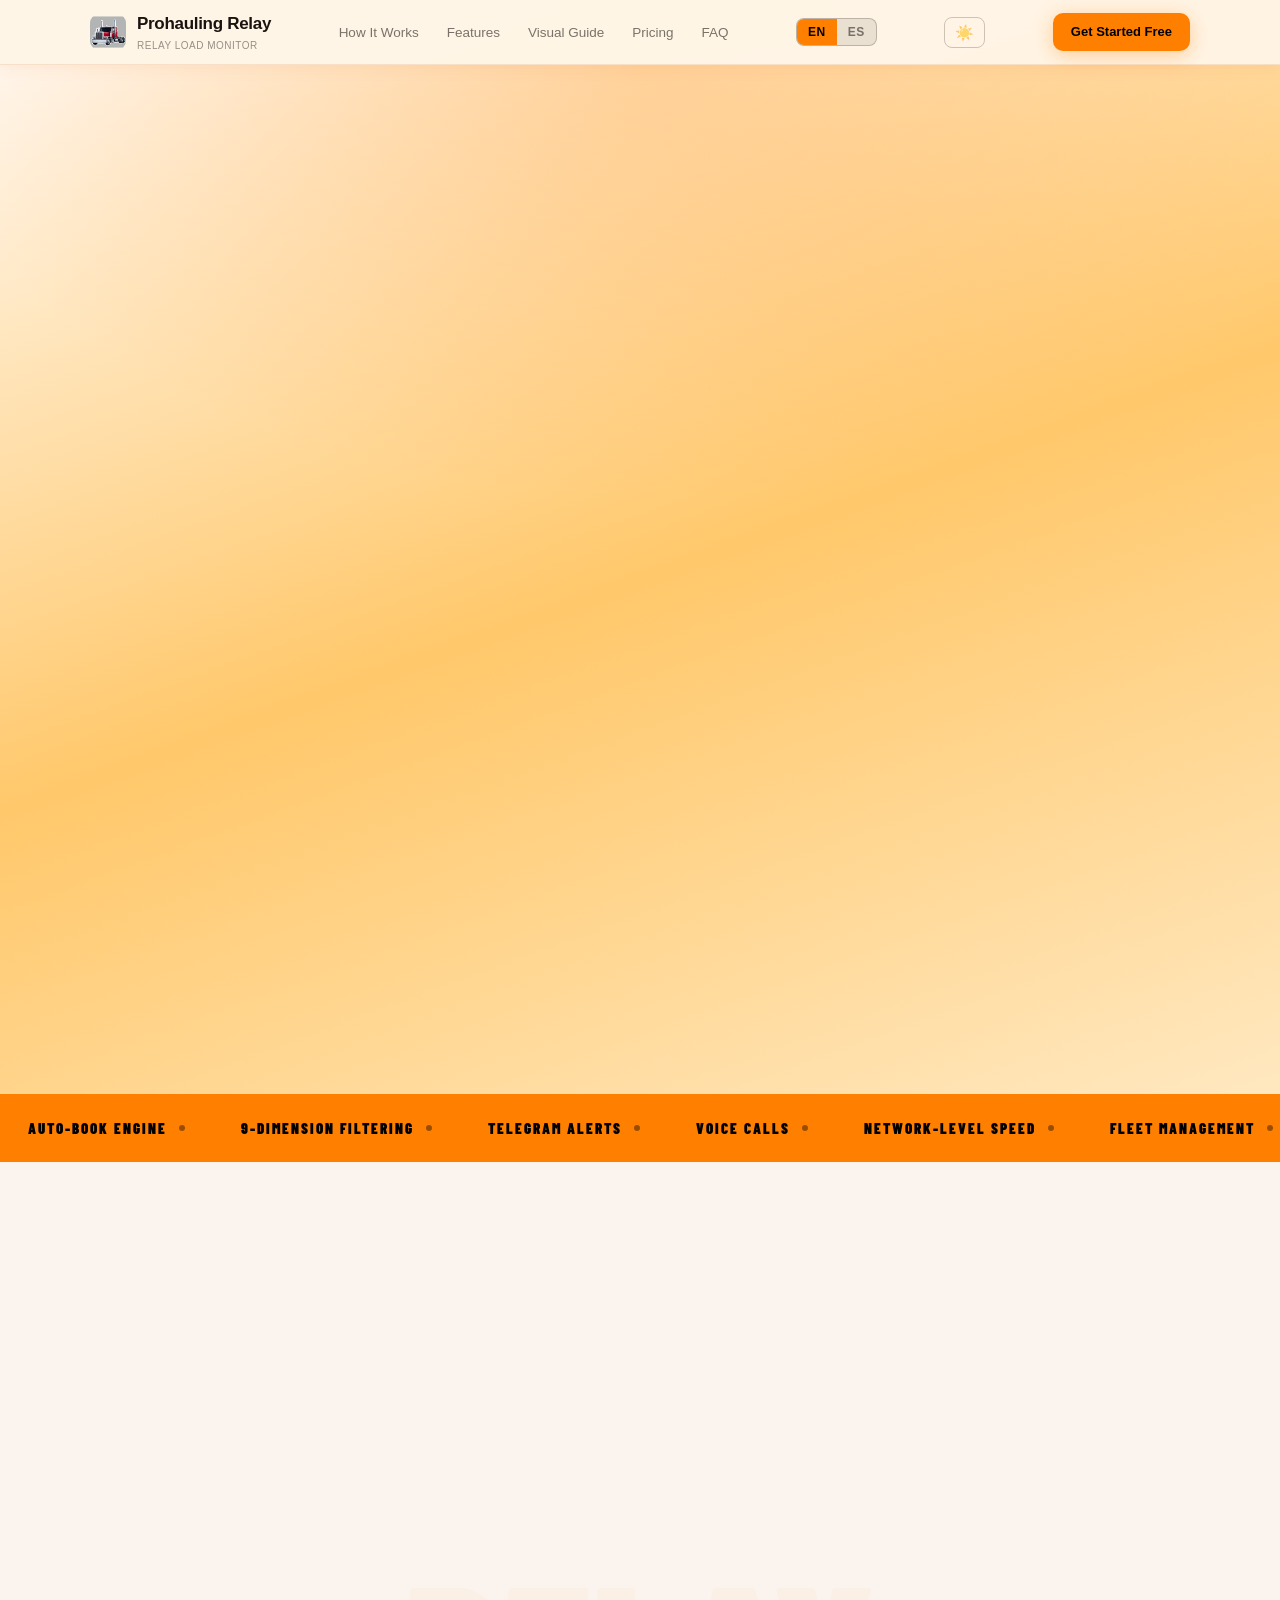
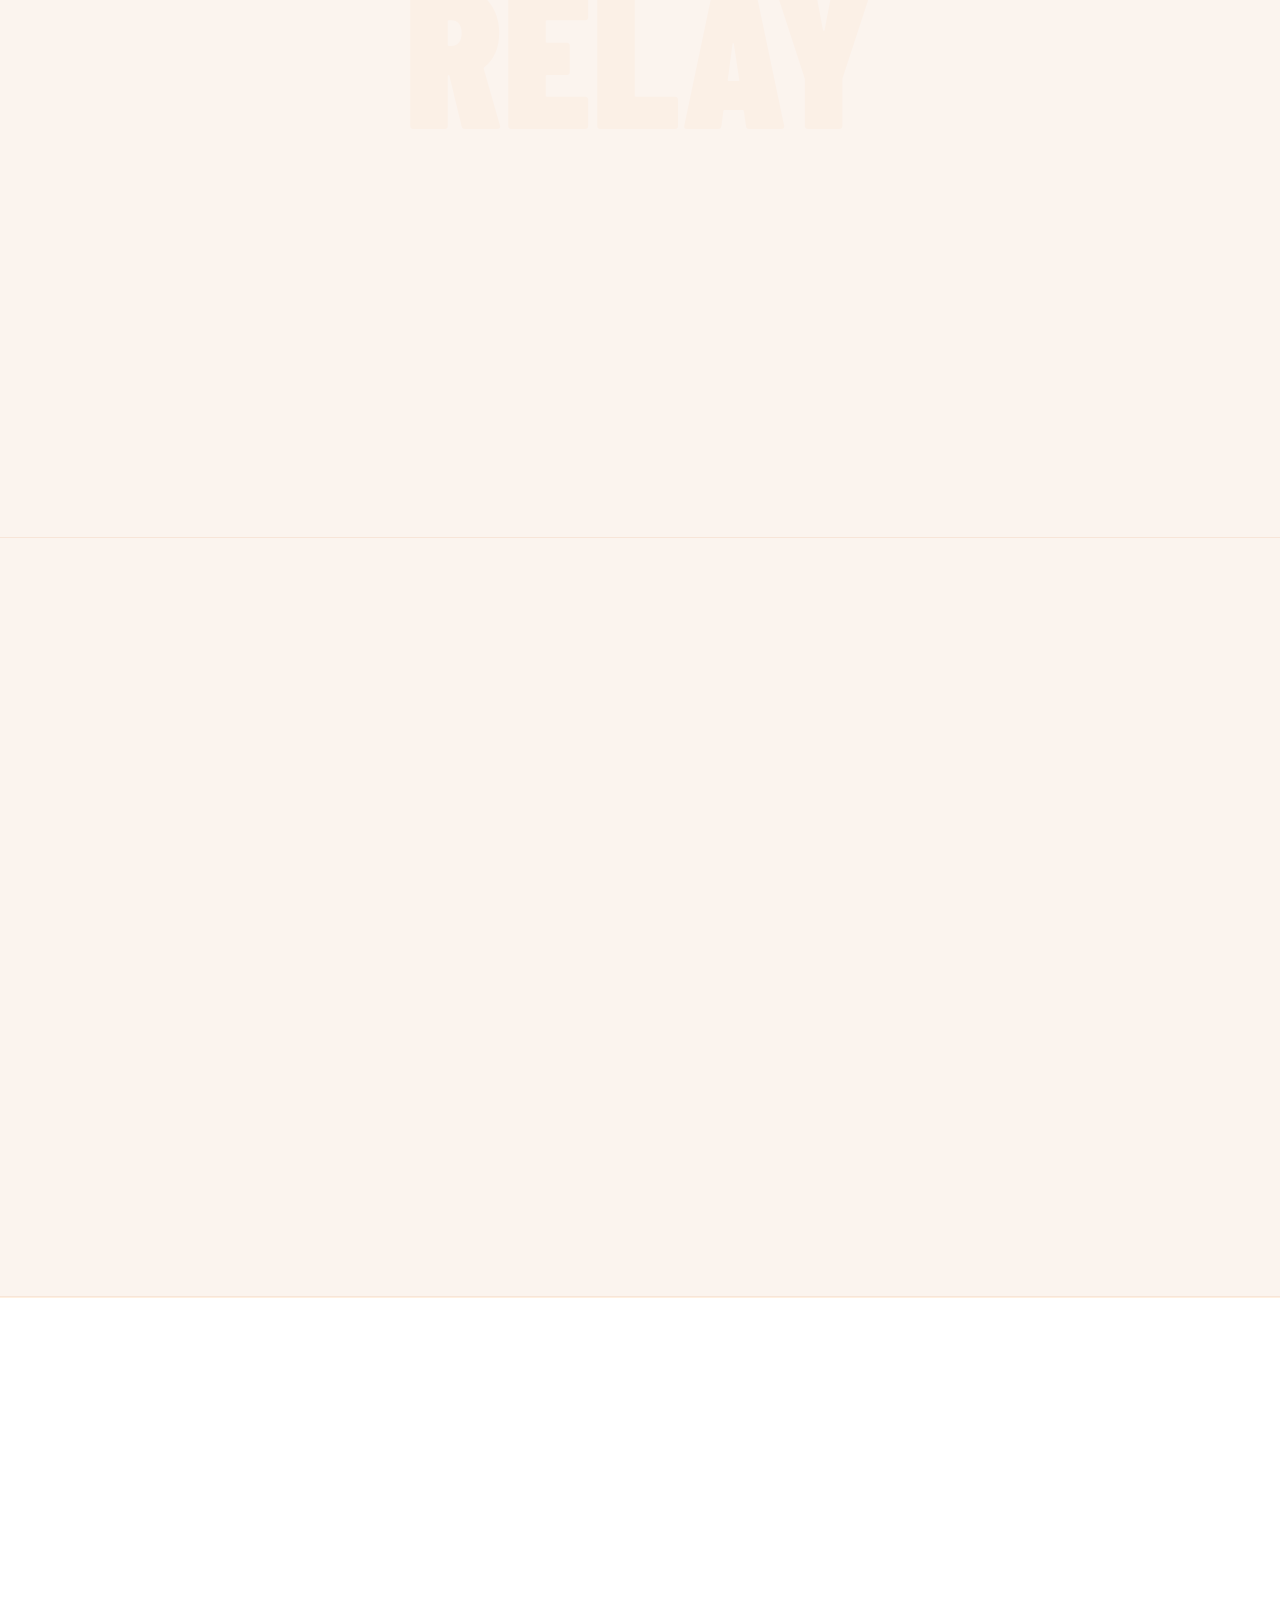
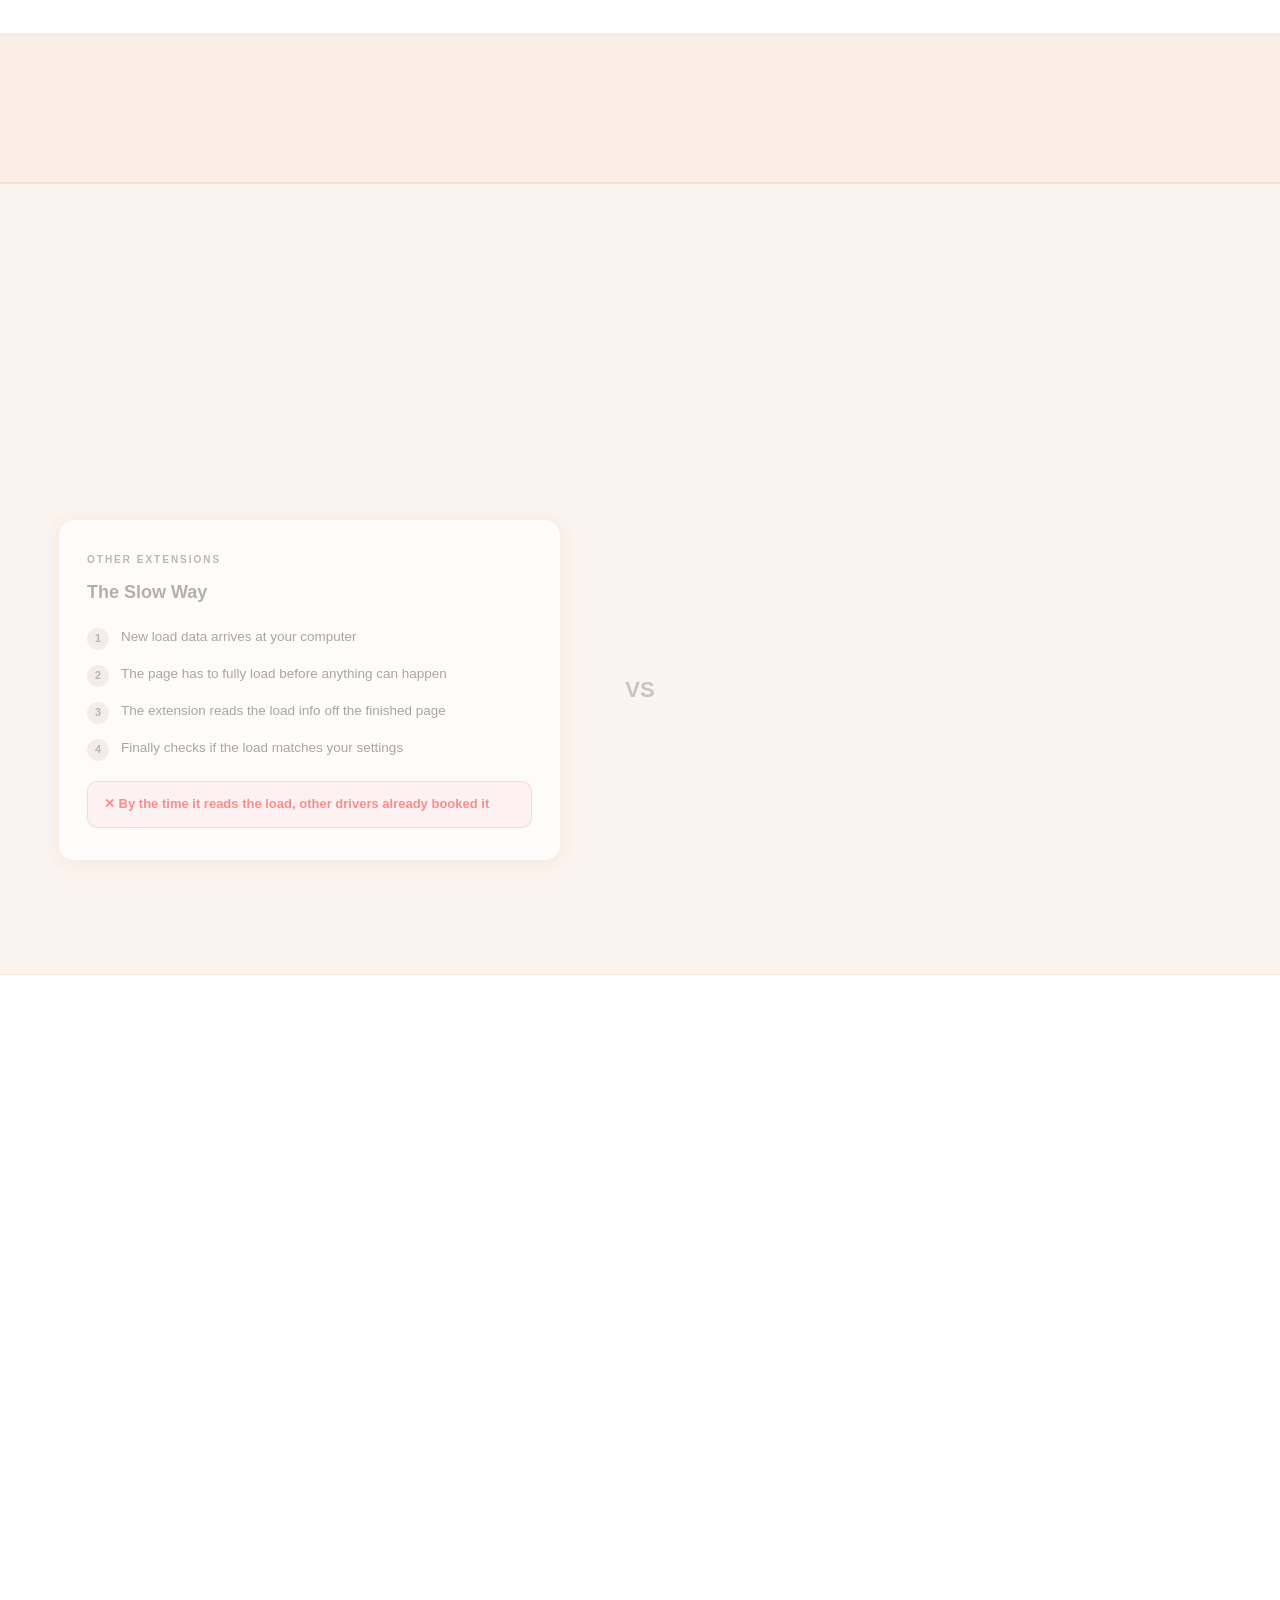
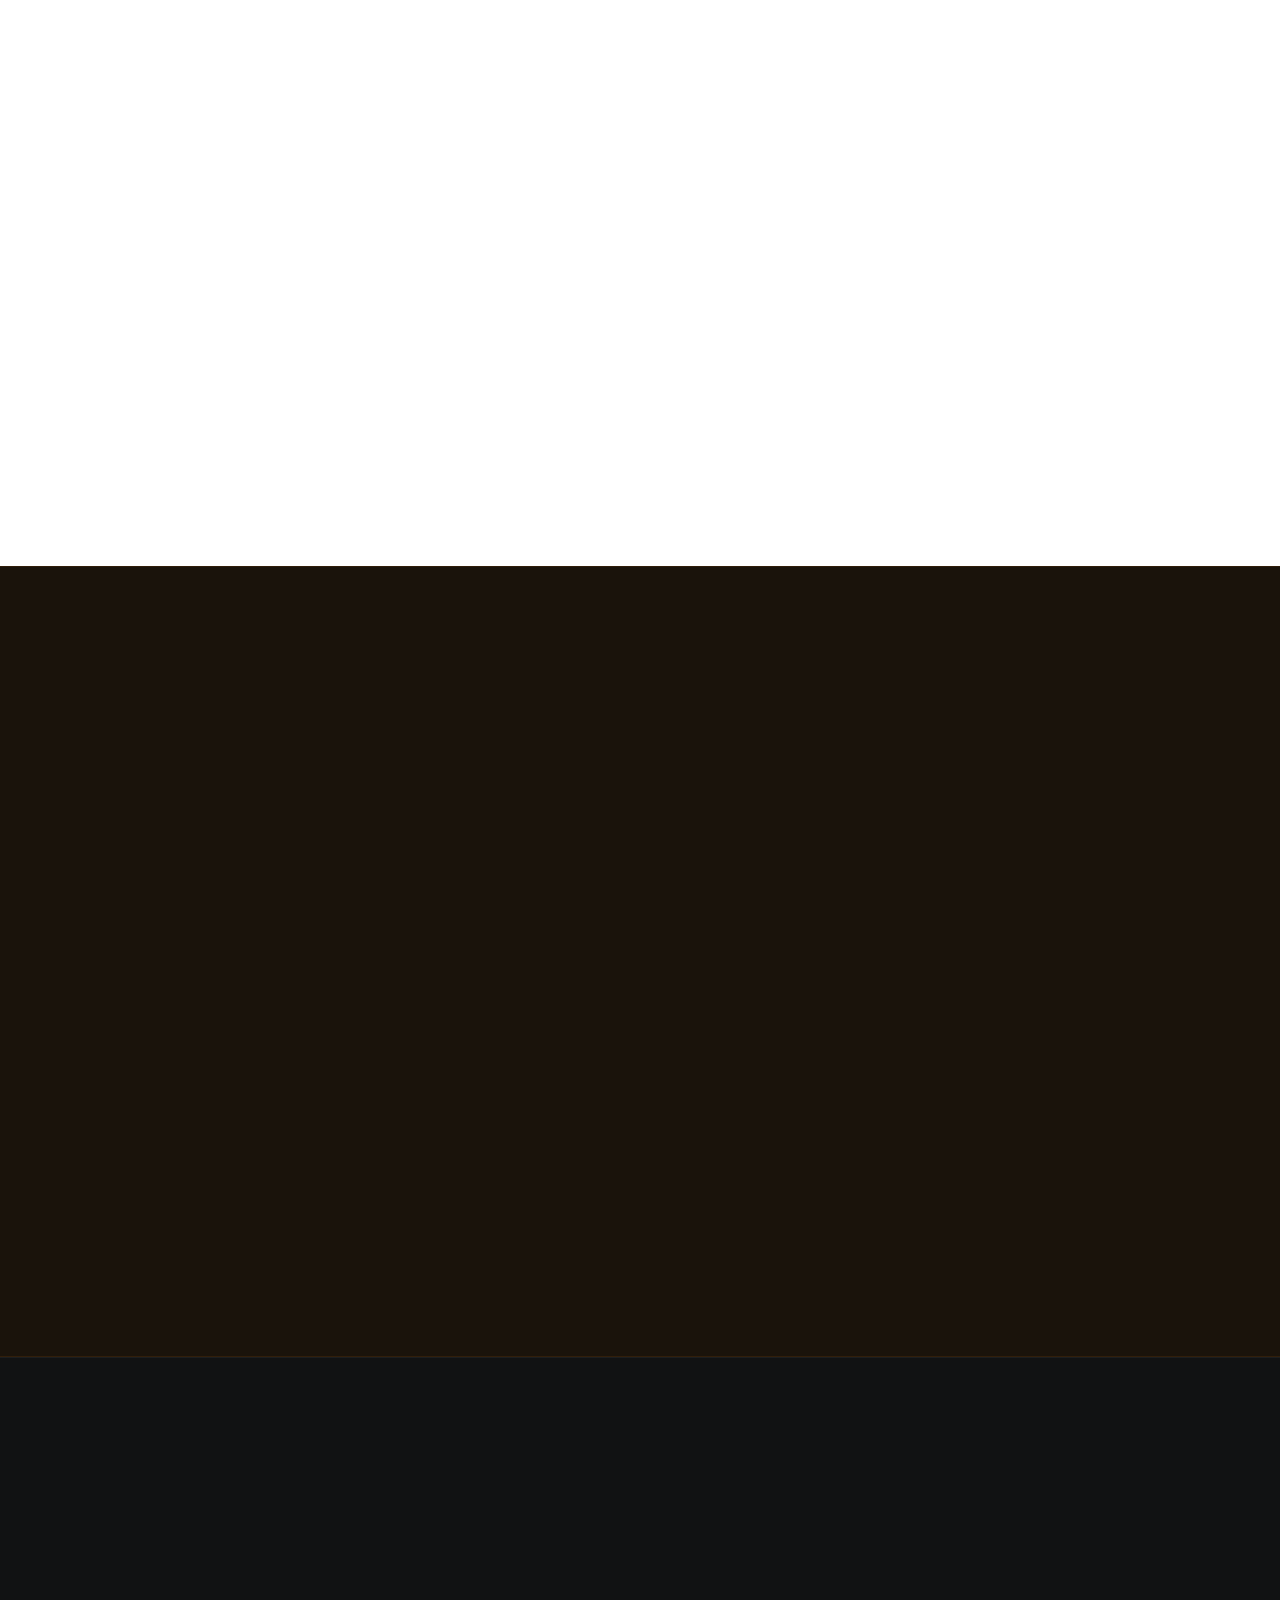
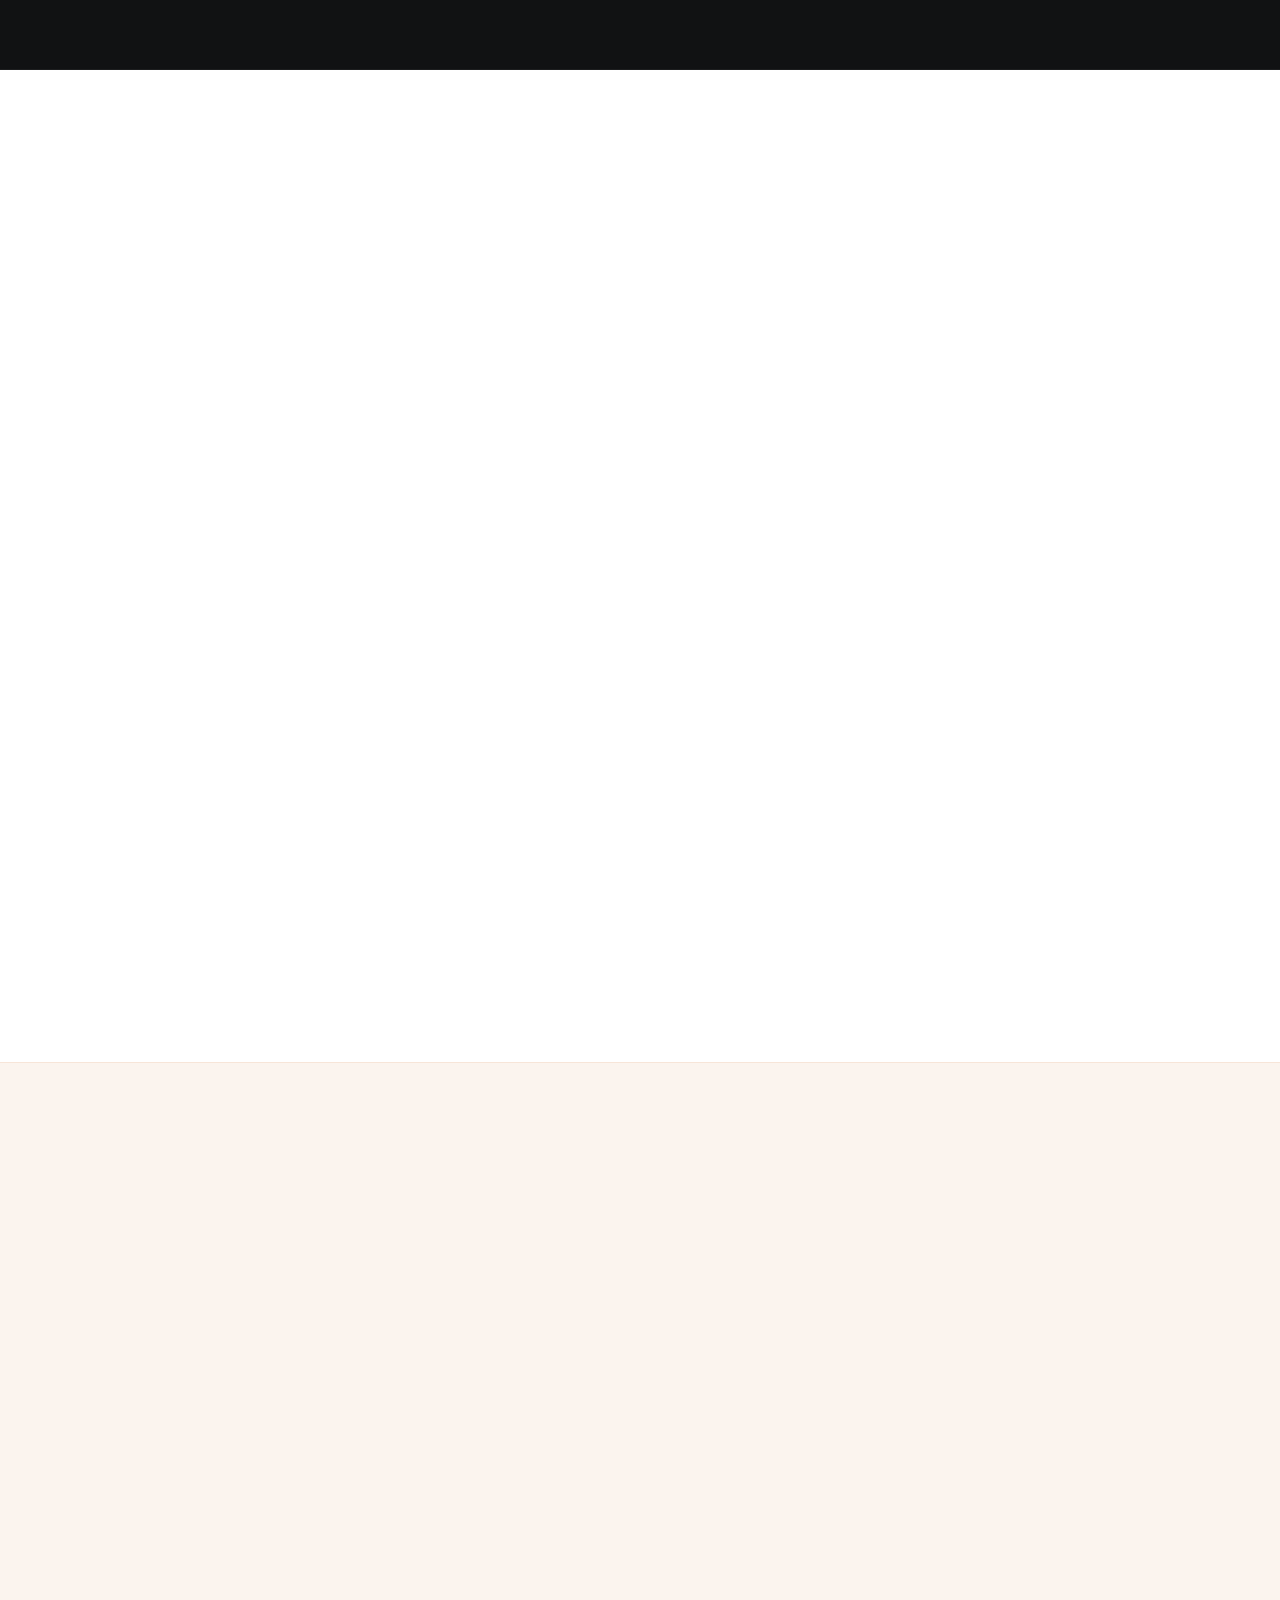
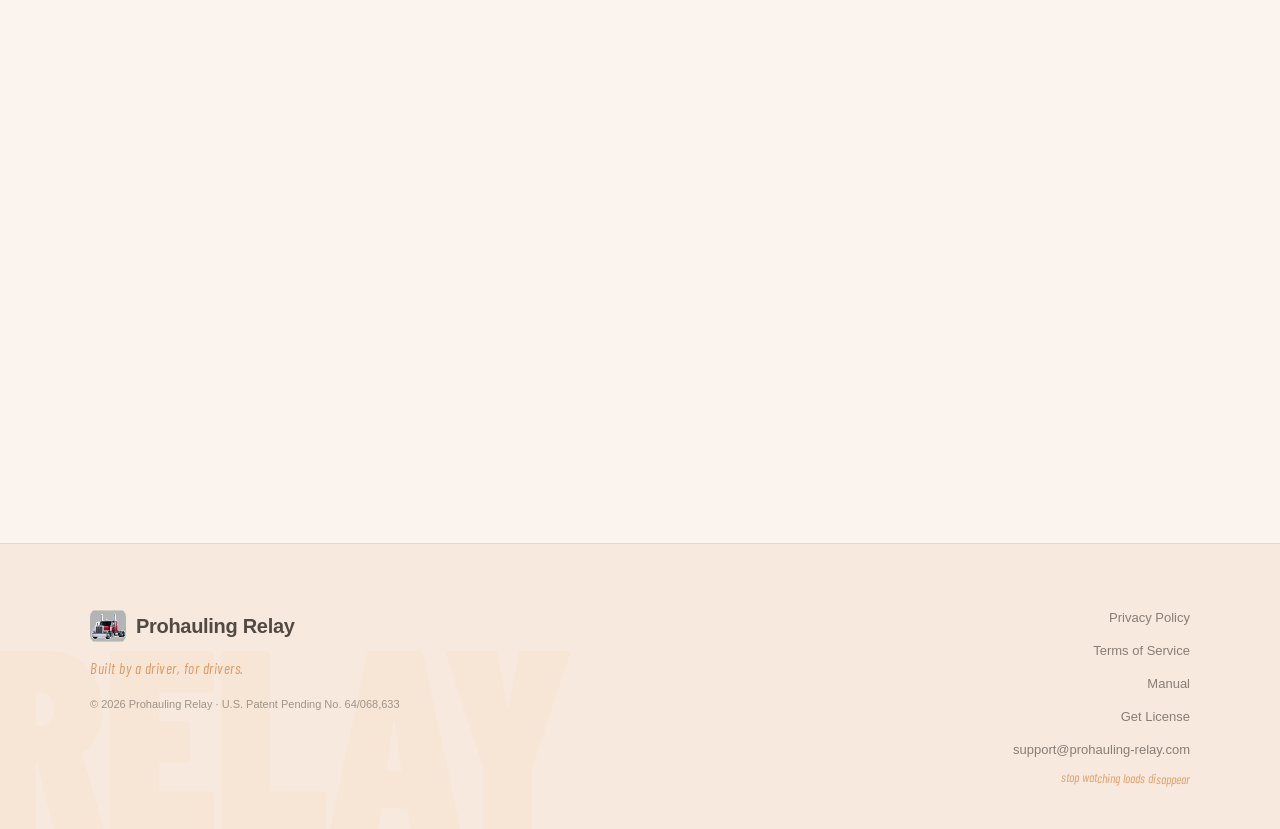
==== index.html @ 45b74358 "Fix mobile portrait layout: iOS Safari overflow, bento-grid breakpoint, Android grid safety" ====
<!DOCTYPE html>
<html lang="en">
<head>
  <meta charset="UTF-8">
  <meta name="viewport" content="width=device-width, initial-scale=1.0">
  <title>Prohauling Relay — Auto-Book Relay Loads Faster Than Any Human</title>
  <meta name="description" content="Stop watching loads disappear. Prohauling Relay auto-books Amazon Relay loads while you sleep — phone call wake-up, Telegram alerts, 9-filter matching. 7-day free trial, no credit card.">

  <!-- Open Graph -->
  <meta property="og:type"        content="website">
  <meta property="og:url"         content="https://prohauling-relay.com/">
  <meta property="og:title"       content="Prohauling Relay — Auto-Book Relay Loads While You Sleep">
  <meta property="og:description" content="Stop watching loads disappear. Set your filters, walk away. Prohauling Relay books matching loads automatically and wakes you with a phone call. 7-day free trial.">
  <meta property="og:image"       content="https://prohauling-relay.com/icons/icon128.png">
  <meta property="og:site_name"   content="Prohauling Relay">
  <meta property="og:locale"      content="en_US">

  <!-- Twitter Card -->
  <meta name="twitter:card"        content="summary">
  <meta name="twitter:title"       content="Prohauling Relay — Auto-Book Relay Loads While You Sleep">
  <meta name="twitter:description" content="Stop watching loads disappear. Set your filters, walk away. Books loads automatically and wakes you with a phone call. 7-day free trial, no credit card.">
  <meta name="twitter:image"       content="https://prohauling-relay.com/icons/icon128.png">

  <!-- JSON-LD Structured Data -->
  <script type="application/ld+json">
  {
    "@context": "https://schema.org",
    "@type": "SoftwareApplication",
    "name": "Prohauling Relay",
    "applicationCategory": "BusinessApplication",
    "operatingSystem": "Chrome",
    "url": "https://prohauling-relay.com/",
    "description": "Chrome extension for Amazon Relay carriers. Auto-books loads automatically, sends Telegram alerts with full load details, and calls your phone when a load is booked. 7-day free trial.",
    "offers": [
      {
        "@type": "Offer",
        "name": "Monthly",
        "price": "49.99",
        "priceCurrency": "USD",
        "billingDuration": "P1M"
      },
      {
        "@type": "Offer",
        "name": "Yearly",
        "price": "399.99",
        "priceCurrency": "USD",
        "billingDuration": "P1Y"
      }
    ],
    "publisher": {
      "@type": "Organization",
      "name": "Prohauling Relay",
      "url": "https://prohauling-relay.com/",
      "email": "support@prohauling-relay.com"
    }
  }
  </script>

  <link rel="icon" type="image/png" sizes="16x16" href="icons/icon16.png">
  <link rel="icon" type="image/png" sizes="48x48" href="icons/icon48.png">
  <link rel="icon" type="image/png" sizes="128x128" href="icons/icon128.png">
  <link rel="apple-touch-icon" sizes="128x128" href="icons/icon128.png">
  <link rel="canonical" href="https://prohauling-relay.com/" />
  <link rel="preconnect" href="https://fonts.googleapis.com">
  <link rel="preconnect" href="https://fonts.gstatic.com" crossorigin>
  <link href="https://fonts.googleapis.com/css2?family=Barlow+Condensed:ital,wght@0,300;0,400;0,700;0,900;1,700&display=swap" rel="stylesheet">
  <style>
    *, *::before, *::after { box-sizing: border-box; margin: 0; padding: 0; }

    :root {
      --orange:  #FF8000;
      --orange2: #C85A00;
      --bg:      #130f0a;
      --card:    #1e1710;
      --card2:   #261e14;
      --text:    #ede8df;
      --muted:   rgba(237,220,190,0.45);
      --muted2:  rgba(237,220,190,0.15);
      --green:   #22c55e;
      --border:  rgba(255,128,0,0.22);
      --radius:  16px;
      --cursor-x: 50%;
      --cursor-y: 50%;
    }

    html { scroll-behavior: smooth; overflow-x: hidden; max-width: 100%; }

    body {
      background: var(--bg);
      color: var(--text);
      font-family: -apple-system, BlinkMacSystemFont, 'Segoe UI', Roboto, sans-serif;
      line-height: 1.6;
      overflow-x: hidden;
      max-width: 100%;
      animation: bodyFadeIn .35s ease;
    }

    /* iOS Safari: overflow-x:hidden on body/html is ignored — this wrapper fixes it */
    #page-wrap {
      overflow-x: hidden;
      width: 100%;
      max-width: 100vw;
      position: relative;
    }

    @keyframes bodyFadeIn { from { opacity: 0; } to { opacity: 1; } }

    a { color: inherit; text-decoration: none; }

    /* ═══════════════════════════════════════
       SCROLL REVEAL
    ═══════════════════════════════════════ */
    .reveal {
      opacity: 0;
      transform: translateY(28px);
      transition: opacity .6s ease, transform .6s ease;
    }
    .reveal.visible { opacity: 1; transform: translateY(0); }

    .reveal-left  { opacity: 0; transform: translateX(-32px); transition: opacity .6s ease, transform .6s ease; }
    .reveal-left.visible  { opacity: 1; transform: translateX(0); }
    .reveal-right { opacity: 0; transform: translateX(32px);  transition: opacity .6s ease, transform .6s ease; }
    .reveal-right.visible { opacity: 1; transform: translateX(0); }

    .delay-1 { transition-delay: .07s; }
    .delay-2 { transition-delay: .14s; }
    .delay-3 { transition-delay: .21s; }
    .delay-4 { transition-delay: .28s; }
    .delay-5 { transition-delay: .35s; }
    .delay-6 { transition-delay: .42s; }
    .delay-7 { transition-delay: .49s; }
    .delay-8 { transition-delay: .56s; }

    /* ═══════════════════════════════════════
       NAV
    ═══════════════════════════════════════ */
    nav {
      position: sticky;
      top: 0;
      z-index: 100;
      background: rgba(16,11,7,0.95);
      backdrop-filter: blur(14px);
      -webkit-backdrop-filter: blur(14px);
      border-bottom: 1px solid rgba(255,128,0,0.18);
      padding: 0 24px;
    }

    .nav-inner {
      max-width: 1100px;
      margin: 0 auto;
      height: 64px;
      display: flex;
      align-items: center;
      justify-content: space-between;
      gap: 16px;
    }

    .nav-logo {
      display: flex;
      align-items: center;
      gap: 11px;
      flex-shrink: 0;
    }

    .nav-logo img { width: 36px; height: 36px; border-radius: 9px; }

    .nav-logo-name { font-size: 17px; font-weight: 900; color: #fff; letter-spacing: -0.3px; }
    .nav-logo-sub  { font-size: 10px; color: var(--muted); letter-spacing: .5px; text-transform: uppercase; }

    .nav-links {
      display: flex;
      align-items: center;
      gap: 28px;
      list-style: none;
    }

    .nav-links a { font-size: 13.5px; color: rgba(255,255,255,0.55); transition: color .15s; }
    .nav-links a:hover, .nav-links a.active { color: var(--orange); }

    .btn {
      display: inline-flex;
      align-items: center;
      justify-content: center;
      gap: 7px;
      padding: 10px 22px;
      border-radius: 10px;
      font-size: 14px;
      font-weight: 800;
      cursor: pointer;
      transition: transform .12s, box-shadow .15s, background .15s;
      text-decoration: none;
      border: none;
      white-space: nowrap;
    }

    .btn-primary {
      background: var(--orange);
      color: #000;
      box-shadow: 0 4px 20px rgba(255,128,0,0.35);
    }
    .btn-primary:active { transform: scale(0.98) rotate(0deg); }

    .btn-outline {
      background: transparent;
      color: var(--orange);
      border: 2px solid rgba(255,128,0,0.5);
    }
    .btn-outline:hover {
      background: rgba(255,128,0,0.08);
      border-color: var(--orange);
      transform: translateY(-1px);
    }

    .btn-lg { padding: 15px 32px; font-size: 16px; border-radius: 12px; }

    /* Language Toggle */
    .lang-toggle {
      display: flex;
      align-items: center;
      background: rgba(255,128,0,0.1);
      border: 1px solid rgba(255,128,0,0.35);
      border-radius: 8px;
      overflow: hidden;
      flex-shrink: 0;
    }
    .lang-btn {
      padding: 6px 11px;
      font-size: 12px;
      font-weight: 800;
      cursor: pointer;
      background: none;
      border: none;
      color: rgba(255,200,120,0.85);
      transition: all .15s;
      letter-spacing: .5px;
    }
    .lang-btn.active { background: var(--orange); color: #000; }
    .lang-btn:hover:not(.active) { color: #fff; }

    /* Hamburger */
    .hamburger {
      display: none;
      flex-direction: column;
      gap: 5px;
      cursor: pointer;
      padding: 6px;
      background: none;
      border: none;
      flex-shrink: 0;
    }
    .hamburger span {
      display: block;
      width: 22px;
      height: 2px;
      background: rgba(255,255,255,0.7);
      border-radius: 2px;
      transition: all .25s ease;
    }
    .hamburger.open span:nth-child(1) { transform: translateY(7px) rotate(45deg); }
    .hamburger.open span:nth-child(2) { opacity: 0; transform: scaleX(0); }
    .hamburger.open span:nth-child(3) { transform: translateY(-7px) rotate(-45deg); }

    @media (max-width: 680px) {
      .nav-links     { display: none; }
      .nav-lang-desktop { display: none; }
      .nav-cta-desktop  { display: none; }
      #theme-toggle  { display: none; }
      .hamburger     { display: flex; }
    }

    /* ── Mobile dropdown menu ── */
    .mobile-menu {
      display: none;
      position: fixed;
      top: 64px; left: 0; right: 0;
      z-index: 99;
      background: rgba(18,12,7,0.98);
      backdrop-filter: blur(20px);
      -webkit-backdrop-filter: blur(20px);
      border-bottom: 1px solid rgba(255,128,0,0.2);
      padding: 12px 18px 18px;
      flex-direction: column;
      gap: 0;
    }
    .mobile-menu.open { display: flex; }
    .mobile-nav-links-grid {
      display: grid;
      grid-template-columns: 1fr 1fr;
      gap: 2px;
      padding: 8px 0;
    }
    .mobile-menu .mobile-nav-link {
      padding: 12px 10px;
      font-size: 14px;
      font-weight: 600;
      color: rgba(255,255,255,0.6);
      border-radius: 8px;
      transition: color .15s, background .15s;
      display: block;
    }
    .mobile-menu .mobile-nav-link:hover { color: var(--orange); background: rgba(255,128,0,0.07); }
    .mobile-menu-divider {
      height: 1px;
      background: rgba(255,255,255,0.07);
      margin: 4px 0;
    }
    .mobile-menu-bottom {
      display: flex;
      align-items: center;
      gap: 10px;
      padding: 12px 0 4px;
    }
    .mobile-menu-bottom .mobile-cta {
      flex: 1;
      display: block;
      background: var(--orange);
      color: #000;
      font-weight: 800;
      font-size: 14px;
      text-align: center;
      padding: 12px;
      border-radius: 10px;
      transition: background .15s;
    }
    .mobile-menu-bottom .mobile-cta:hover { background: #ff9520; }
    .mobile-menu-controls {
      display: flex;
      align-items: center;
      gap: 8px;
      flex-shrink: 0;
    }
    .mobile-lang-label {
      font-size: 13px;
      color: rgba(255,255,255,0.35);
      font-weight: 600;
      letter-spacing: .5px;
    }

    /* ═══════════════════════════════════════
       HERO
    ═══════════════════════════════════════ */
    .hero {
      background: linear-gradient(135deg, #1a0a00 0%, #2d1200 60%, #1a0a00 100%);
      padding: 100px 24px 90px;
      text-align: left;
      position: relative;
      overflow: hidden;
    }

    /* Grain texture overlay */
    .hero::after {
      content: '';
      position: absolute;
      inset: 0;
      background-image: url("data:image/svg+xml,%3Csvg viewBox='0 0 256 256' xmlns='http://www.w3.org/2000/svg'%3E%3Cfilter id='noise'%3E%3CfeTurbulence type='fractalNoise' baseFrequency='0.9' numOctaves='4' stitchTiles='stitch'/%3E%3C/filter%3E%3Crect width='100%25' height='100%25' filter='url(%23noise)' opacity='0.04'/%3E%3C/svg%3E");
      background-size: 200px 200px;
      pointer-events: none;
      opacity: 0.35;
      mix-blend-mode: overlay;
      z-index: 0;
    }

    /* Cursor-tracking glow */
    .hero::before {
      content: '';
      position: absolute;
      inset: 0;
      background: radial-gradient(600px circle at var(--cursor-x) var(--cursor-y), rgba(255,128,0,0.08) 0%, transparent 60%),
                  radial-gradient(ellipse 80% 60% at 50% 0%, rgba(255,128,0,0.12) 0%, transparent 70%);
      pointer-events: none;
      z-index: 0;
      transition: background 0.1s ease;
    }

    .hero > * { position: relative; z-index: 1; }

    .hero-inner {
      max-width: 1100px;
      margin: 0 auto;
      display: grid;
      grid-template-columns: 1fr 1fr;
      gap: 48px;
      align-items: center;
    }

    @media (max-width: 860px) {
      .hero-inner {
        grid-template-columns: 1fr;
      }
      .hero { text-align: center; }
      .hero .hero-ctas { justify-content: center; }
      .hero .hero-eyebrow { margin-left: auto; margin-right: auto; }
    }

    .hero-text-col { display: flex; flex-direction: column; align-items: flex-start; }
    @media (max-width: 860px) { .hero-text-col { align-items: center; } }

    .hero-eyebrow {
      display: inline-flex;
      align-items: center;
      gap: 8px;
      background: rgba(255,128,0,0.12);
      border: 1px solid rgba(255,128,0,0.3);
      border-radius: 100px;
      padding: 5px 14px;
      font-size: 12px;
      font-weight: 700;
      color: var(--orange);
      letter-spacing: .5px;
      text-transform: uppercase;
      margin-bottom: 24px;
    }

    .hero h1 {
      font-family: 'Barlow Condensed', -apple-system, sans-serif;
      font-size: clamp(52px, 8vw, 96px);
      font-weight: 900;
      color: #fff;
      line-height: 0.95;
      letter-spacing: -1px;
      max-width: 600px;
      margin: 0 0 24px;
      text-transform: uppercase;
    }

    /* Thin word contrast in headline */
    .hero h1 .h1-thin {
      font-weight: 300;
      color: rgba(255,255,255,0.55);
      display: block;
      font-size: 0.65em;
      letter-spacing: 3px;
      text-transform: uppercase;
      font-style: italic;
      margin-bottom: 4px;
    }

    .hero h1 span { color: var(--orange); }

    .hero-sub {
      font-size: clamp(15px, 2vw, 17px);
      color: rgba(255,255,255,0.62);
      max-width: 480px;
      margin: 0 0 36px;
      line-height: 1.6;
    }

    .hero-ctas {
      display: flex;
      align-items: center;
      justify-content: flex-start;
      gap: 14px;
      flex-wrap: wrap;
      margin-bottom: 16px;
    }

    /* Human annotation near CTA */
    .hero-annotation {
      display: inline-block;
      font-family: 'Barlow Condensed', cursive;
      font-style: italic;
      font-weight: 400;
      font-size: 13px;
      color: rgba(255,128,0,0.65);
      transform: rotate(-2deg);
      margin-left: 8px;
      margin-top: 4px;
      white-space: nowrap;
    }

    .hero-note { font-size: 12px; color: rgba(255,255,255,0.3); margin-bottom: 0; }

    /* CTA button unexpected hover */
    .btn-primary:hover {
      background: #ff9520;
      transform: rotate(-1.5deg) scale(1.04);
      box-shadow: 0 8px 32px rgba(255,128,0,0.5);
    }

    /* Mock UI */
    .mock-ui { max-width: 480px; margin: 0 auto; position: relative; }

    .mock-browser {
      background: #1c1c1c;
      border-radius: 14px;
      border: 1px solid rgba(255,255,255,0.1);
      overflow: hidden;
      box-shadow: 0 40px 100px rgba(0,0,0,0.6), 0 0 0 1px rgba(255,128,0,0.15);
    }

    .mock-browser-bar {
      background: #141414;
      padding: 10px 14px;
      display: flex;
      align-items: center;
      gap: 8px;
      border-bottom: 1px solid rgba(255,255,255,0.06);
    }

    .mock-dot { width: 10px; height: 10px; border-radius: 50%; }
    .mock-dot-red { background: #ff5f57; }
    .mock-dot-yel { background: #ffbd2e; }
    .mock-dot-grn { background: #28c840; }

    .mock-url {
      flex: 1;
      background: rgba(255,255,255,0.05);
      border-radius: 6px;
      padding: 4px 10px;
      font-size: 11px;
      color: rgba(255,255,255,0.3);
      margin-left: 6px;
    }

    .mock-content { padding: 16px; display: flex; flex-direction: column; gap: 10px; }

    .mock-banner {
      background: rgba(255,128,0,0.08);
      border: 1.5px solid var(--orange2);
      border-radius: 10px;
      padding: 12px 16px;
      display: flex;
      align-items: center;
      justify-content: space-between;
      gap: 10px;
    }

    .mock-banner-left { display: flex; align-items: center; gap: 10px; }

    .mock-pulse {
      width: 10px; height: 10px;
      border-radius: 50%;
      background: var(--green);
      box-shadow: 0 0 0 3px rgba(34,197,94,0.2);
      animation: pulse 1.6s ease-in-out infinite;
      flex-shrink: 0;
    }

    @keyframes pulse {
      0%, 100% { box-shadow: 0 0 0 3px rgba(34,197,94,0.2); }
      50%       { box-shadow: 0 0 0 7px rgba(34,197,94,0.08); }
    }

    .mock-banner-text { font-size: 12px; color: rgba(255,255,255,0.7); }
    .mock-banner-text strong { color: #fff; font-weight: 800; }

    .mock-badge {
      background: var(--orange);
      color: #000;
      font-size: 10px;
      font-weight: 900;
      padding: 3px 8px;
      border-radius: 6px;
      white-space: nowrap;
    }

    .mock-load-card {
      background: #111213;
      border: 2px solid var(--orange);
      border-radius: 12px;
      padding: 14px 16px;
      position: relative;
      transition: border-color .4s ease;
    }

    .mock-load-card::before {
      content: attr(data-label);
      position: absolute;
      top: -10px; left: 14px;
      background: var(--orange);
      color: #000;
      font-size: 9px;
      font-weight: 900;
      padding: 2px 8px;
      border-radius: 4px;
      letter-spacing: .5px;
      transition: background .4s ease;
    }

    .mock-load-card.booked { border-color: var(--green); }
    .mock-load-card.booked::before { background: var(--green); }

    .mock-load-price {
      font-size: 26px;
      font-weight: 900;
      color: var(--orange);
      letter-spacing: -1px;
    }

    .mock-load-route { font-size: 13px; color: rgba(255,255,255,0.75); margin: 4px 0 8px; }

    .mock-load-tags { display: flex; gap: 7px; flex-wrap: wrap; }

    .mock-tag {
      background: rgba(255,255,255,0.07);
      border: 1px solid rgba(255,255,255,0.1);
      border-radius: 5px;
      font-size: 10.5px;
      padding: 3px 8px;
      color: rgba(255,255,255,0.6);
    }

    .mock-tag-green {
      background: rgba(34,197,94,0.1);
      border-color: rgba(34,197,94,0.3);
      color: var(--green);
    }

    .mock-countdown {
      margin-top: 12px;
      display: flex;
      align-items: center;
      justify-content: space-between;
      background: rgba(255,128,0,0.06);
      border: 1px solid rgba(255,128,0,0.2);
      border-radius: 8px;
      padding: 9px 12px;
      transition: background .4s ease, border-color .4s ease;
    }

    .mock-countdown.booked {
      background: rgba(34,197,94,0.08);
      border-color: rgba(34,197,94,0.3);
    }

    .mock-countdown-label { font-size: 11px; color: rgba(255,255,255,0.5); transition: color .3s; }
    .mock-countdown.booked .mock-countdown-label { color: var(--green); }

    .mock-countdown-timer {
      font-size: 20px;
      font-weight: 900;
      color: var(--orange);
      font-variant-numeric: tabular-nums;
      letter-spacing: -0.5px;
      transition: color .3s;
    }

    .mock-countdown.booked .mock-countdown-timer { color: var(--green); font-size: 14px; letter-spacing: 0; }

    .mock-book-btn {
      background: var(--green);
      color: #000;
      font-size: 11px;
      font-weight: 900;
      padding: 6px 14px;
      border-radius: 7px;
      transition: transform .15s, background .3s;
    }

    @keyframes btnPop { 0%,100% { transform:scale(1); } 50% { transform:scale(1.18); } }
    .mock-book-btn.pop { animation: btnPop .3s ease; }

    /* ═══════════════════════════════════════
       STATS STRIP
    ═══════════════════════════════════════ */
    .stats-strip {
      background: var(--bg);
      border-bottom: 1px solid rgba(255,128,0,0.1);
      padding: 44px 24px;
    }

    .stats-inner {
      max-width: 900px;
      margin: 0 auto;
      display: grid;
      grid-template-columns: repeat(5, 1fr);
      gap: 0;
    }

    @media (max-width: 640px) {
      .stats-inner { grid-template-columns: repeat(3, 1fr); gap: 28px 0; }
      .stats-inner .stat-item:nth-child(4),
      .stats-inner .stat-item:nth-child(5) { border-right: none; }
    }

    .stat-item {
      text-align: center;
      padding: 0 12px;
      border-right: 1px solid rgba(255,255,255,0.07);
    }
    .stat-item:last-child { border-right: none; }

    .stat-number {
      font-size: clamp(28px, 4vw, 38px);
      font-weight: 900;
      color: var(--orange);
      line-height: 1;
      letter-spacing: -1px;
      font-variant-numeric: tabular-nums;
    }

    .stat-label {
      font-size: 10.5px;
      color: rgba(255,255,255,0.3);
      margin-top: 6px;
      text-transform: uppercase;
      letter-spacing: .8px;
      font-weight: 600;
    }

    /* ═══════════════════════════════════════
       SECTION WRAPPERS
    ═══════════════════════════════════════ */
    section { padding: 88px 24px; }

    .section-inner { max-width: 1100px; margin: 0 auto; }

    .section-label {
      display: inline-block;
      font-size: 11px;
      font-weight: 800;
      letter-spacing: 2px;
      text-transform: uppercase;
      color: var(--orange);
      margin-bottom: 14px;
    }

    .section-title {
      font-size: clamp(26px, 4vw, 42px);
      font-weight: 900;
      color: #fff;
      letter-spacing: -0.8px;
      line-height: 1.15;
      margin-bottom: 16px;
    }

    .section-sub {
      font-size: 16px;
      color: rgba(255,255,255,0.5);
      max-width: 580px;
      line-height: 1.6;
      margin-bottom: 56px;
    }

    /* ═══════════════════════════════════════
       SPEED SECTION
    ═══════════════════════════════════════ */
    #speed {
      background: #111213;
      border-top: 1px solid rgba(255,255,255,0.05);
      border-bottom: 1px solid rgba(255,255,255,0.05);
    }

    .speed-grid {
      display: grid;
      grid-template-columns: 1fr auto 1fr;
      gap: 32px;
      align-items: center;
    }

    @media (max-width: 700px) {
      .speed-grid { grid-template-columns: 1fr; }
      .speed-vs { display: none; }
    }

    .speed-card {
      background: var(--card);
      border: 1px solid rgba(255,255,255,0.07);
      border-radius: var(--radius);
      padding: 32px 28px;
    }

    .speed-card.bad  { opacity: 0.7; }
    .speed-card.good { border-color: var(--orange2); box-shadow: 0 0 40px rgba(255,128,0,0.1); }

    .speed-card-label { font-size: 10px; font-weight: 800; letter-spacing: 2px; text-transform: uppercase; margin-bottom: 10px; }
    .speed-card.bad  .speed-card-label { color: rgba(255,255,255,0.3); }
    .speed-card.good .speed-card-label { color: var(--orange); }

    .speed-card-title { font-size: 18px; font-weight: 900; color: #fff; margin-bottom: 20px; }
    .speed-card.bad .speed-card-title { color: rgba(255,255,255,0.5); }

    .speed-step { display: flex; align-items: flex-start; gap: 12px; margin-bottom: 14px; }

    .speed-step-num {
      width: 22px; height: 22px;
      border-radius: 50%;
      font-size: 11px; font-weight: 800;
      display: flex; align-items: center; justify-content: center;
      flex-shrink: 0; margin-top: 1px;
    }

    .speed-card.bad  .speed-step-num { background: rgba(255,255,255,0.08); color: rgba(255,255,255,0.35); }
    .speed-card.good .speed-step-num { background: rgba(255,128,0,0.2); color: var(--orange); }

    .speed-step-text { font-size: 13.5px; line-height: 1.5; }
    .speed-card.bad  .speed-step-text { color: rgba(255,255,255,0.4); }
    .speed-card.good .speed-step-text { color: rgba(255,255,255,0.8); }

    .speed-result {
      margin-top: 20px; padding: 12px 16px;
      border-radius: 10px; font-size: 13px; font-weight: 700;
      display: flex; align-items: center; gap: 8px;
    }

    .speed-card.bad  .speed-result { background: rgba(239,68,68,0.08); border: 1px solid rgba(239,68,68,0.2); color: #f87171; }
    .speed-card.good .speed-result { background: rgba(34,197,94,0.08); border: 1px solid rgba(34,197,94,0.2); color: var(--green); }

    .speed-vs { font-size: 22px; font-weight: 900; color: rgba(255,255,255,0.15); text-align: center; }

    /* ═══════════════════════════════════════
       FEATURES GRID
    ═══════════════════════════════════════ */
    .features-grid, .overview-grid {
      display: grid;
      grid-template-columns: repeat(auto-fill, minmax(min(260px, 100%), 1fr));
      gap: 20px;
    }

    .feat-card {
      background: var(--card);
      border: 1px solid rgba(255,255,255,0.07);
      border-radius: var(--radius);
      padding: 28px 26px;
      transition: border-color .2s, box-shadow .2s, transform .15s;
    }

    .feat-card:hover {
      border-color: rgba(255,128,0,0.35);
      box-shadow: 0 8px 40px rgba(255,128,0,0.08);
      transform: translateY(-2px);
    }

    .feat-icon { font-size: 26px; margin-bottom: 14px; display: block; }

    .feat-card-title { font-size: 15px; font-weight: 800; color: #fff; margin-bottom: 8px; }

    .feat-card-desc { font-size: 13.5px; color: rgba(255,255,255,0.78); line-height: 1.6; }
    .feat-card-desc strong { color: var(--orange); font-weight: 700; }

    /* ═══════════════════════════════════════
       HOW IT WORKS
    ═══════════════════════════════════════ */
    #how-it-works {
      background: #1a130b;
      border-top: 1px solid rgba(255,128,0,0.1);
      border-bottom: 1px solid rgba(255,128,0,0.1);
    }

    .steps-grid {
      display: grid;
      grid-template-columns: repeat(3, 1fr);
      gap: 0;
      position: relative;
    }

    @media (max-width: 700px) {
      .steps-grid { grid-template-columns: 1fr; }
      .step-connector { display: none; }
    }

    .step-card { text-align: center; padding: 32px 24px; position: relative; }

    .step-num {
      width: 52px; height: 52px;
      border-radius: 50%;
      background: linear-gradient(135deg, rgba(255,128,0,0.25), rgba(200,90,0,0.15));
      border: 2px solid rgba(255,128,0,0.4);
      display: flex; align-items: center; justify-content: center;
      font-size: 20px; font-weight: 900;
      color: var(--orange);
      margin: 0 auto 20px;
    }

    .step-title { font-size: 16px; font-weight: 800; color: #fff; margin-bottom: 10px; }
    .step-desc  { font-size: 13.5px; color: rgba(255,255,255,0.45); line-height: 1.6; }

    .step-connector {
      position: absolute;
      top: 58px; right: -24px;
      width: 48px; height: 2px;
      background: linear-gradient(90deg, rgba(255,128,0,0.3), rgba(255,128,0,0.05));
      z-index: 1;
    }

    /* ═══════════════════════════════════════
       PRICING
    ═══════════════════════════════════════ */
    #pricing { text-align: center; }

    .pricing-grid {
      display: grid;
      grid-template-columns: repeat(auto-fit, minmax(min(280px, 100%), 1fr));
      gap: 24px;
      max-width: 700px;
      margin: 0 auto;
    }

    .price-card {
      background: var(--card);
      border: 1px solid rgba(255,255,255,0.08);
      border-radius: 20px;
      padding: 36px 32px 32px;
      text-align: left;
      position: relative;
      transition: transform .15s, box-shadow .2s;
    }

    .price-card:hover { transform: translateY(-3px); box-shadow: 0 20px 60px rgba(0,0,0,0.4); }

    .price-card.featured { border-color: var(--orange2); border-width: 2px; box-shadow: 0 0 60px rgba(255,128,0,0.14); }

    .price-featured-badge {
      position: absolute; top: -13px; left: 50%; transform: translateX(-50%);
      background: var(--orange); color: #000;
      font-size: 10px; font-weight: 900;
      padding: 4px 16px; border-radius: 100px; letter-spacing: .7px; white-space: nowrap;
    }

    .price-plan-name { font-size: 13px; font-weight: 800; letter-spacing: 1.5px; text-transform: uppercase; color: rgba(255,255,255,0.35); margin-bottom: 10px; }

    .price-amount { display: flex; align-items: baseline; gap: 4px; margin-bottom: 4px; }
    .price-dollar { font-size: 22px; font-weight: 900; color: var(--orange); }
    .price-number { font-size: 52px; font-weight: 900; color: #fff; line-height: 1; letter-spacing: -2px; }
    .price-cents  { font-size: 22px; font-weight: 900; color: rgba(255,255,255,0.5); }

    .price-period { font-size: 13px; color: rgba(255,255,255,0.35); margin-bottom: 20px; }

    .price-save {
      display: inline-flex; align-items: center; gap: 5px;
      background: rgba(34,197,94,0.1); border: 1px solid rgba(34,197,94,0.3);
      border-radius: 6px; font-size: 11px; font-weight: 800; color: var(--green);
      padding: 4px 10px; margin-bottom: 20px;
    }

    .price-divider { height: 1px; background: rgba(255,255,255,0.07); margin: 20px 0; }

    .price-features { list-style: none; display: flex; flex-direction: column; gap: 10px; margin-bottom: 28px; }

    .price-features li { display: flex; align-items: flex-start; gap: 9px; font-size: 13.5px; color: rgba(255,255,255,0.65); }
    .price-features li::before { content: '✓'; color: var(--green); font-weight: 800; flex-shrink: 0; margin-top: 1px; }

    .btn-plan {
      display: flex; align-items: center; justify-content: center;
      width: 100%; padding: 14px 24px; border-radius: 12px;
      font-size: 15px; font-weight: 800; cursor: pointer;
      transition: all .15s; text-decoration: none;
    }

    .btn-plan-primary { background: var(--orange); color: #000; box-shadow: 0 4px 20px rgba(255,128,0,0.3); }
    .btn-plan-primary:hover { background: #ff9520; transform: translateY(-1px); box-shadow: 0 8px 30px rgba(255,128,0,0.4); }

    .btn-plan-secondary { background: rgba(255,128,0,0.08); color: var(--orange); border: 1.5px solid rgba(255,128,0,0.3); }
    .btn-plan-secondary:hover { background: rgba(255,128,0,0.14); border-color: var(--orange); transform: translateY(-1px); }

    .pricing-trial-note { text-align: center; margin-top: 28px; font-size: 13.5px; color: rgba(255,255,255,0.3); }
    .pricing-trial-note strong { color: rgba(255,255,255,0.55); }

    /* ═══════════════════════════════════════
       FAQ
    ═══════════════════════════════════════ */
    #faq {
      background: #111213;
      border-top: 1px solid rgba(255,255,255,0.05);
    }

    .faq-list { max-width: 720px; margin: 0 auto; display: flex; flex-direction: column; gap: 14px; }

    .faq-item {
      background: var(--card);
      border: 1px solid rgba(255,255,255,0.07);
      border-radius: var(--radius);
      overflow: hidden;
      transition: border-color .2s;
    }

    .faq-item.open { border-color: rgba(255,128,0,0.25); }

    .faq-question {
      width: 100%; background: none; border: none;
      padding: 20px 24px;
      display: flex; align-items: center; justify-content: space-between; gap: 16px;
      cursor: pointer; text-align: left;
      color: #fff; font-size: 15px; font-weight: 700;
      transition: background .15s;
    }

    .faq-question:hover { background: rgba(255,255,255,0.03); }

    .faq-icon {
      width: 22px; height: 22px; border-radius: 50%;
      background: rgba(255,128,0,0.12); border: 1px solid rgba(255,128,0,0.25);
      color: var(--orange); font-size: 14px; font-weight: 900;
      display: flex; align-items: center; justify-content: center;
      flex-shrink: 0;
      transition: transform .3s ease, background .2s;
    }

    .faq-item.open .faq-icon { transform: rotate(45deg); background: rgba(255,128,0,0.2); }

    /* Smooth accordion — max-height transition */
    .faq-answer {
      max-height: 0;
      overflow: hidden;
      padding: 0 24px;
      font-size: 14px;
      color: rgba(255,255,255,0.5);
      line-height: 1.7;
      transition: max-height .38s ease, padding .38s ease;
      border-top: 0px solid rgba(255,255,255,0.05);
    }

    .faq-item.open .faq-answer {
      max-height: 400px;
      padding: 0 24px 20px;
      border-top: 1px solid rgba(255,255,255,0.05);
    }

    .faq-answer p { padding-top: 16px; }

    /* ═══════════════════════════════════════
       FOOTER
    ═══════════════════════════════════════ */
    footer {
      background: #0a0a0a;
      border-top: 1px solid rgba(255,255,255,0.05);
      padding: 40px 24px;
    }

    .footer-inner {
      max-width: 1100px; margin: 0 auto;
      display: flex; align-items: center; justify-content: space-between;
      flex-wrap: wrap; gap: 20px;
    }

    .footer-logo { display: flex; align-items: center; gap: 10px; }
    .footer-logo img { width: 28px; height: 28px; border-radius: 7px; }
    .footer-logo-name { font-size: 14px; font-weight: 900; color: rgba(255,255,255,0.5); }
    .footer-copyright { font-size: 11px; color: rgba(255,255,255,0.2); margin-top: 4px; }

    .footer-links { display: flex; align-items: center; gap: 20px; flex-wrap: wrap; }
    .footer-links a { font-size: 12.5px; color: rgba(255,255,255,0.3); transition: color .15s; }
    .footer-links a:hover { color: var(--orange); }

    /* ═══════════════════════════════════════
       UTILITIES
    ═══════════════════════════════════════ */
    .text-center { text-align: center; }
    .highlight { color: var(--orange); }

    @media (max-width: 680px) {
      .hero-ctas { flex-direction: column; align-items: stretch; }
      .hero-ctas .btn { width: 100%; justify-content: center; }
      .footer-inner { flex-direction: column; align-items: flex-start; gap: 20px; }
      .faq-question { min-height: 54px; }
    }

    @media (max-width: 520px) {
      nav { padding: 0 16px; }
      section { padding: 60px 16px; }
      .hero { padding: 64px 16px 52px; }
      .stats-strip { padding: 36px 16px; }
      .stats-inner { grid-template-columns: repeat(2, 1fr) !important; gap: 28px 0; }
      .stats-inner .stat-item { border-right: none; }
      .stats-inner .stat-item:nth-child(odd) { border-right: 1px solid rgba(255,255,255,0.07); }
      .mock-url { display: none; }
      .mock-load-price { font-size: 22px; }
      .feat-card { padding: 22px 18px; }
      .price-card { padding: 28px 22px 24px; }
      .pricing-grid { grid-template-columns: 1fr; }
      .step-card { padding: 24px 16px; }
      .steps-grid { grid-template-columns: 1fr; }
      .speed-card { padding: 24px 18px; }
      .section-sub { font-size: 14.5px; }
      .faq-question { padding: 16px 18px; font-size: 14px; }
      .faq-answer { padding-left: 18px; padding-right: 18px; }
      .faq-item.open .faq-answer { padding: 0 18px 16px; }
      .footer-links { gap: 14px; }
      .price-number { font-size: 46px; }
      .feat-card-desc { overflow-wrap: break-word; word-break: break-word; }
    }

    @media (max-width: 400px) {
      nav { padding: 0 12px; }
      section { padding: 52px 12px; }
      .hero { padding: 56px 12px 44px; }
      .hero-eyebrow { font-size: 10px; padding: 4px 10px; }
      .feat-card-desc { font-size: 13px; }
      .price-dollar, .price-cents { font-size: 18px; }
      .price-number { font-size: 42px; }
    }

    /* ── Mobile portrait — prevent horizontal overflow ───────────────────────── */
    @media (max-width: 480px) {
      /* Target only elements that genuinely need capping — not * which breaks grids */
      img, video, iframe, svg, table { max-width: 100%; height: auto; }
      /* Buttons never wider than viewport */
      .btn { white-space: normal; min-width: 0; }
      /* Hero annotation wraps instead of forcing width */
      .hero-annotation { white-space: normal; display: block; margin-left: 0; }
      /* Mock browser — contain to screen */
      .mock-ui { max-width: 100%; width: 100%; }
      .mock-browser { max-width: 100%; overflow: hidden; }
      .mock-content { padding: 10px; }
      .mock-banner { flex-wrap: wrap; gap: 6px; }
      .mock-badge { white-space: normal; text-align: center; }
      /* Nav bar — prevent overflow */
      .nav-inner { gap: 8px; }
      .nav-logo-name { font-size: 15px; }
      /* Section inner — full width with padding */
      .section-inner { padding: 0 4px; }
      /* All grids — single column */
      .pricing-grid  { grid-template-columns: 1fr !important; }
      .stats-inner   { grid-template-columns: repeat(2, 1fr) !important; }
      .speed-grid    { grid-template-columns: 1fr !important; }
      .guides-grid   { grid-template-columns: 1fr !important; }
      .overview-grid { grid-template-columns: 1fr !important; }
      .features-grid { grid-template-columns: 1fr !important; }
      .bento-grid    { grid-template-columns: 1fr !important; }
      .bento-wide    { grid-column: auto !important; }
      /* Long monospace text in autobook — scroll horizontally inside */
      pre, code, [style*="monospace"] { overflow-x: auto; max-width: 100%; word-break: break-all; }
      /* CTA buttons full width */
      .btn-plan { width: 100%; }
      /* Footer wrap */
      .footer-inner { flex-direction: column; gap: 16px; }
      .footer-links { flex-wrap: wrap; gap: 10px; }
    }

    /* ═══════════════════════════════════════
       GUIDES SECTION
    ═══════════════════════════════════════ */
    #guides {
      background: #111213;
      border-top: 1px solid rgba(255,255,255,0.05);
      border-bottom: 1px solid rgba(255,255,255,0.05);
    }
    .guides-grid {
      display: grid;
      grid-template-columns: repeat(auto-fit, minmax(240px, 1fr));
      gap: 24px;
      margin-top: 44px;
    }
    @media (max-width: 600px) { .guides-grid { grid-template-columns: 1fr; } }
    .guide-card-link { text-decoration: none; display: block; }
    .guide-card-inner {
      background: var(--card);
      border: 1px solid rgba(255,128,0,0.18);
      border-radius: 18px;
      padding: 32px 28px;
      transition: border-color .22s, transform .2s, box-shadow .22s;
      display: flex;
      flex-direction: column;
      gap: 14px;
      height: 100%;
      min-height: 200px;
    }
    .guide-card-link:hover .guide-card-inner {
      border-color: var(--orange);
      transform: translateY(-3px);
      box-shadow: 0 14px 48px rgba(255,128,0,0.14);
    }
    .guide-card-icon  { font-size: 34px; line-height: 1; }
    .guide-card-title { font-size: 18px; font-weight: 800; color: var(--text); }
    .guide-card-desc  { font-size: 14px; color: var(--muted); line-height: 1.7; flex: 1; }
    .guide-card-cta   { padding-top: 6px; font-size: 13.5px; font-weight: 700; color: var(--orange); }

    /* Guide card thumbnail + lightbox */
    .guide-thumb-wrap {
      position: relative;
      width: 100%;
      border-radius: 10px;
      overflow: hidden;
      cursor: zoom-in;
      margin-bottom: 4px;
      flex-shrink: 0;
    }
    .guide-thumb {
      width: 100%;
      height: 160px;
      object-fit: cover;
      object-position: top;
      display: block;
      border-radius: 10px;
      transition: transform .25s ease;
    }
    .guide-card-link:hover .guide-thumb { transform: scale(1.03); }
    .guide-thumb-hint {
      position: absolute;
      bottom: 8px; right: 8px;
      background: rgba(0,0,0,0.55);
      color: #fff;
      font-size: 10px;
      font-weight: 700;
      padding: 3px 8px;
      border-radius: 20px;
      letter-spacing: .4px;
      pointer-events: none;
      opacity: 0;
      transition: opacity .2s;
    }
    .guide-thumb-wrap:hover .guide-thumb-hint { opacity: 1; }
    @media (hover: none) { .guide-thumb-hint { opacity: 1; } }

    /* Lightbox overlay */
    #lightbox {
      display: none;
      position: fixed;
      inset: 0;
      z-index: 9999;
      background: rgba(0,0,0,0.92);
      align-items: center;
      justify-content: center;
      padding: 20px;
      cursor: zoom-out;
    }
    #lightbox.open { display: flex; }
    #lightbox img {
      max-width: 100%;
      max-height: 90vh;
      border-radius: 12px;
      box-shadow: 0 30px 100px rgba(0,0,0,0.6);
      object-fit: contain;
      touch-action: pinch-zoom;
      cursor: default;
    }
    #lightbox-close {
      position: absolute;
      top: 16px; right: 20px;
      background: rgba(255,255,255,0.15);
      border: none;
      color: #fff;
      font-size: 22px;
      width: 40px; height: 40px;
      border-radius: 50%;
      cursor: pointer;
      display: flex; align-items: center; justify-content: center;
      transition: background .15s;
    }
    #lightbox-close:hover { background: rgba(255,255,255,0.25); }

    /* ═══════════════════════════════════════
       SYSTEM LIGHT MODE
    ═══════════════════════════════════════ */
    /* force-dark overrides system light preference */
    html.force-dark { color-scheme: dark; }
    html.force-dark body { --bg:#130f0a; --card:#1e1710; --card2:#261e14; --text:#ede8df; --muted:rgba(237,220,190,0.45); --muted2:rgba(237,220,190,0.15); --border:rgba(255,128,0,0.22); background:#130f0a; color:#ede8df; }
    html.force-dark nav { background:rgba(16,11,7,0.95); border-bottom:1px solid rgba(255,128,0,0.18); box-shadow:none; }
    html.force-dark .nav-logo-name { color:#fff; }
    html.force-dark .nav-logo-sub  { color:rgba(255,255,255,0.4); }
    html.force-dark .nav-links a { color:rgba(255,255,255,0.55); }
    html.force-dark .hamburger span { background:rgba(255,255,255,0.7); }
    html.force-dark .mobile-menu { background:rgba(18,12,7,0.98); border-bottom-color:rgba(255,128,0,0.2); }
    html.force-dark .mobile-menu a { color:rgba(255,255,255,0.7); border-bottom-color:rgba(255,128,0,0.1); }
    html.force-dark .hero { background:linear-gradient(160deg,#130f0a 0%,#2a1200 50%,#130f0a 100%); }
    html.force-dark .hero h1 { color:#fff; }
    html.force-dark .hero-sub { color:rgba(255,255,255,0.7); }
    html.force-dark .hero-note { color:rgba(255,255,255,0.4); }
    html.force-dark .hero-eyebrow { background:rgba(255,128,0,0.12); border-color:rgba(255,128,0,0.3); }

    @media (prefers-color-scheme: light) {
      :root {
        --bg:    transparent;
        --card:  #ffffff;
        --card2: rgba(200,100,20,0.07);
        --text:  #1a1410;
        --muted: rgba(26,20,16,0.6);
        --muted2:rgba(26,20,16,0.07);
        --border:rgba(200,90,0,0.28);
      }
      body {
        background: linear-gradient(160deg, #fff8f0 0%, #ffdfa8 55%, #fff4e8 100%) fixed;
        color: #1a1410;
      }

      /* Nav */
      nav { background: rgba(255,245,230,0.95); border-bottom: 1px solid rgba(200,100,20,0.15); box-shadow: 0 1px 16px rgba(200,100,20,0.1); }
      .nav-logo-name { color: #1a1410; }
      .nav-logo-sub  { color: rgba(26,20,16,0.45); }
      .nav-links a { color: rgba(26,20,16,0.58); }
      .nav-links a:hover, .nav-links a.active { color: var(--orange); }
      .lang-toggle { background: rgba(26,20,16,0.09); border-color: rgba(26,20,16,0.28); }
      .lang-btn { color: rgba(26,20,16,0.6); }
      .lang-btn:hover:not(.active) { color: #1a1410; }
      .hamburger span { background: #1a1410; }
      .nav-links { border-top-color: rgba(200,100,20,0.12); }
      .nav-lang-desktop { border-top-color: rgba(200,100,20,0.12) !important; }
      #theme-toggle { border-color: rgba(26,20,16,0.22) !important; color: rgba(26,20,16,0.6) !important; }
      .mobile-menu { background: rgba(255,246,232,0.99); border-bottom-color: rgba(200,100,20,0.15); }
      .mobile-menu .mobile-nav-link { color: rgba(26,20,16,0.65) !important; }
      .mobile-menu .mobile-nav-link:hover { color: var(--orange) !important; background: rgba(200,100,20,0.07); }
      #theme-toggle-mobile { border-color: rgba(26,20,16,0.22) !important; color: rgba(26,20,16,0.6) !important; }

      /* Hero — slightly brighter version of the page gradient */
      .hero { background: linear-gradient(160deg, #fff8f0 0%, #ffc86a 50%, #ffe8c0 100%); }
      .hero::before { background: radial-gradient(ellipse 80% 60% at 50% 0%, rgba(255,128,0,0.22) 0%, transparent 70%); }
      .hero h1 { color: #1a1410; }
      .hero-sub { color: rgba(26,20,16,0.7); }
      .hero-note { color: rgba(26,20,16,0.42); }
      .hero-eyebrow { background: rgba(255,128,0,0.12); border-color: rgba(255,128,0,0.35); }

      /* Mock browser */
      .mock-browser { background: #e8ddd0; border-color: rgba(200,100,20,0.18); box-shadow: 0 28px 70px rgba(100,50,0,0.14), 0 0 0 1px rgba(200,90,0,0.12); }
      .mock-browser-bar { background: #ddd3c3; border-bottom-color: rgba(200,100,20,0.1); }
      .mock-url { background: rgba(0,0,0,0.06); color: rgba(26,20,16,0.42); }
      .mock-banner { background: rgba(255,128,0,0.1); border-color: rgba(200,90,0,0.3); }
      .mock-banner-text { color: rgba(26,20,16,0.8); }
      .mock-banner-text strong { color: #1a1410; }
      .mock-load-card { background: #f5ede0; border-color: var(--orange); }
      .mock-load-route { color: rgba(26,20,16,0.82); }
      .mock-load-meta { color: rgba(26,20,16,0.5); }
      .mock-tag { background: rgba(0,0,0,0.06); border-color: rgba(0,0,0,0.1); color: rgba(26,20,16,0.62); }
      .mock-countdown-label { color: rgba(26,20,16,0.55); }

      /* Stats strip */
      .stats-strip { background: rgba(200,100,20,0.1); border-bottom-color: rgba(200,100,20,0.12); }
      .stat-number { color: var(--orange); }
      .stat-label { color: rgba(26,20,16,0.5); }
      .stat-item { border-right-color: rgba(200,100,20,0.15); }

      /* Section wrappers */
      section { background: transparent; }
      #speed, #how-it-works, #autobook, #faq, #guides, #overview { background: rgba(200,100,20,0.07); border-top-color: rgba(200,100,20,0.1); border-bottom-color: rgba(200,100,20,0.1); }
      .section-label { color: var(--orange); }
      .section-title { color: #1a1410; }
      .section-sub { color: rgba(26,20,16,0.62); }

      /* Speed */
      .speed-card { background: #fff; border-color: rgba(200,100,20,0.12); box-shadow: 0 2px 18px rgba(100,50,0,0.08); }
      .speed-card.bad { opacity: 0.78; }
      .speed-card.good { border-color: var(--orange2); box-shadow: 0 4px 32px rgba(255,128,0,0.15); }
      .speed-card.bad  .speed-card-label { color: rgba(26,20,16,0.38); }
      .speed-card.good .speed-card-label { color: var(--orange); }
      .speed-card-title { color: #1a1410; }
      .speed-card.bad  .speed-card-title { color: rgba(26,20,16,0.42); }
      .speed-card.bad  .speed-step-text  { color: rgba(26,20,16,0.48); }
      .speed-card.good .speed-step-text  { color: rgba(26,20,16,0.82); }
      .speed-card.bad  .speed-step-num   { background: rgba(26,20,16,0.08); color: rgba(26,20,16,0.34); }
      .speed-card.good .speed-step-num   { background: rgba(255,128,0,0.15); color: var(--orange); }
      .speed-vs { color: rgba(26,20,16,0.22); }
      .speed-card.bad  .speed-result { background: rgba(239,68,68,0.07); border-color: rgba(239,68,68,0.2); }
      .speed-card.good .speed-result { background: rgba(34,197,94,0.08); border-color: rgba(34,197,94,0.25); }

      /* Features */
      .feat-card { background: #fff; border-color: rgba(200,100,20,0.1); box-shadow: 0 2px 14px rgba(100,50,0,0.07); }
      .feat-card:hover { border-color: rgba(255,128,0,0.42); box-shadow: 0 8px 36px rgba(255,128,0,0.12); transform: translateY(-2px); }
      .feat-card-title { color: #1a1410; }
      .feat-card-desc { color: rgba(26,20,16,0.68); }
      #autobook-step5-desc span { color: rgba(26,20,16,0.7) !important; }
      #autobook-step5-desc span strong { color: #1a1410 !important; }
      #autobook-step6-desc { color: rgba(26,20,16,0.72) !important; }

      /* How It Works */
      .hiw-step { background: #fff; border-color: rgba(200,100,20,0.1); box-shadow: 0 2px 14px rgba(100,50,0,0.07); }
      .hiw-step-title { color: #1a1410; }
      .hiw-step-desc { color: rgba(26,20,16,0.62); }
      .step-title { color: #1a1410; }
      .step-desc  { color: rgba(26,20,16,0.65); }
      .step-connector { background: linear-gradient(90deg, rgba(255,128,0,0.28), rgba(255,128,0,0.04)); }

      /* Pricing */
      .price-card { background: #fff; border-color: rgba(200,100,20,0.12); box-shadow: 0 4px 24px rgba(100,50,0,0.08); }
      .price-card.featured { border-color: var(--orange2); box-shadow: 0 8px 40px rgba(255,128,0,0.18); }
      .price-plan-name { color: rgba(26,20,16,0.45); }
      .price-number { color: #1a1410; }
      .price-cents  { color: rgba(26,20,16,0.52); }
      .price-period { color: rgba(26,20,16,0.45); }
      .price-divider { background: rgba(26,20,16,0.1); }
      .price-features li { color: rgba(26,20,16,0.72); }
      .btn-plan-secondary { background: rgba(255,128,0,0.07); color: var(--orange); border-color: rgba(255,128,0,0.3); }
      .btn-plan-secondary:hover { background: rgba(255,128,0,0.14); border-color: var(--orange); }
      .pricing-trial-note { color: rgba(26,20,16,0.45); }
      .pricing-trial-note strong { color: rgba(26,20,16,0.68); }

      /* FAQ */
      .faq-item { background: #fff; border-color: rgba(200,100,20,0.1); box-shadow: 0 2px 10px rgba(100,50,0,0.06); }
      .faq-item.open { border-color: rgba(255,128,0,0.32); }
      .faq-question { color: #1a1410; }
      .faq-question:hover { background: rgba(200,100,20,0.03); }
      .faq-answer { color: rgba(26,20,16,0.68); border-top-color: rgba(200,100,20,0.08); }
      .faq-item.open .faq-answer { border-top-color: rgba(200,100,20,0.1); }
      .faq-answer p { color: rgba(26,20,16,0.68); }

      /* Buttons */
      .btn-outline { color: #1a1410; border-color: rgba(26,20,16,0.22); }
      .btn-outline:hover { background: rgba(26,20,16,0.05); }

      /* Footer */
      footer { background: rgba(200,100,20,0.14); border-top-color: rgba(200,100,20,0.15); }
      .footer-logo-name { color: rgba(26,20,16,0.68); }
      .footer-copyright { color: rgba(26,20,16,0.4); }
      footer a { color: rgba(26,20,16,0.5); }
      footer a:hover { color: var(--orange); }

      /* Guide cards */
      .guide-card-inner { background: #fff; border-color: rgba(200,100,20,0.2); }
      .guide-card-title { color: #1a1410; }
      .guide-card-desc  { color: rgba(26,20,16,0.62); }

      /* Language toggle + theme toggle */
      .lang-toggle { background: rgba(26,20,16,0.09); border: 1px solid rgba(26,20,16,0.22) !important; }
      .lang-btn { color: rgba(26,20,16,0.55) !important; }
      .lang-btn.active { background: var(--orange); color: #000 !important; }
      .lang-btn:hover:not(.active) { color: rgba(26,20,16,0.85) !important; }
      #theme-toggle { border: 1px solid rgba(26,20,16,0.22) !important; color: rgba(26,20,16,0.6) !important; }
    }

    /* ─── force-light: JS-toggled, mirrors the media query above ─── */
    html.force-light body { --bg:transparent; --card:#ffffff; --card2:rgba(200,100,20,0.07); --text:#1a1410; --muted:rgba(26,20,16,0.6); --muted2:rgba(26,20,16,0.07); --border:rgba(200,90,0,0.28); background:linear-gradient(160deg,#fff8f0 0%,#ffdfa8 55%,#fff4e8 100%) fixed; color:#1a1410; }
    /* Nav */
    html.force-light nav { background:rgba(255,245,230,0.95); border-bottom:1px solid rgba(200,100,20,0.15); box-shadow:0 1px 16px rgba(200,100,20,0.1); }
    html.force-light .nav-logo-name { color:#1a1410; }
    html.force-light .nav-logo-sub  { color:rgba(26,20,16,0.45); }
    html.force-light .nav-links a { color:rgba(26,20,16,0.58); }
    html.force-light .nav-links a:hover,html.force-light .nav-links a.active { color:var(--orange); }
    html.force-light .hamburger span { background:#1a1410; }
    html.force-light .mobile-menu { background:rgba(255,246,232,0.99); border-bottom-color:rgba(200,100,20,0.15); }
    html.force-light .mobile-menu .mobile-nav-link { color:rgba(26,20,16,0.65) !important; }
    html.force-light .mobile-menu .mobile-nav-link:hover { color:var(--orange) !important; background:rgba(200,100,20,0.07); }
    html.force-light .mobile-menu-divider { background:rgba(200,100,20,0.12); }
    html.force-light .mobile-lang-label { color:rgba(26,20,16,0.42); }
    html.force-light #theme-toggle-mobile { border-color:rgba(26,20,16,0.22) !important; color:rgba(26,20,16,0.6) !important; }
    /* Hero */
    html.force-light .hero { background:linear-gradient(160deg,#fff8f0 0%,#ffc86a 50%,#ffe8c0 100%); }
    html.force-light .hero h1 { color:#1a1410; }
    html.force-light .hero-sub { color:rgba(26,20,16,0.7); }
    html.force-light .hero-note { color:rgba(26,20,16,0.42); }
    html.force-light .hero-eyebrow { background:rgba(255,128,0,0.12); border-color:rgba(255,128,0,0.35); }
    /* Mock browser */
    html.force-light .mock-browser { background:#e8ddd0; border-color:rgba(200,100,20,0.18); box-shadow:0 28px 70px rgba(100,50,0,0.14),0 0 0 1px rgba(200,90,0,0.12); }
    html.force-light .mock-browser-bar { background:#ddd3c3; border-bottom-color:rgba(200,100,20,0.1); }
    html.force-light .mock-url { background:rgba(0,0,0,0.06); color:rgba(26,20,16,0.42); }
    html.force-light .mock-banner { background:rgba(255,128,0,0.1); border-color:rgba(200,90,0,0.3); }
    html.force-light .mock-banner-text { color:rgba(26,20,16,0.8); }
    html.force-light .mock-banner-text strong { color:#1a1410; }
    html.force-light .mock-load-card { background:#f5ede0; border-color:var(--orange); }
    html.force-light .mock-load-route { color:rgba(26,20,16,0.82); }
    html.force-light .mock-load-meta { color:rgba(26,20,16,0.5); }
    html.force-light .mock-tag { background:rgba(0,0,0,0.06); border-color:rgba(0,0,0,0.1); color:rgba(26,20,16,0.62); }
    html.force-light .mock-countdown-label { color:rgba(26,20,16,0.55); }
    /* Stats */
    html.force-light .stats-strip { background:rgba(200,100,20,0.1); border-bottom-color:rgba(200,100,20,0.12); }
    html.force-light .stat-number { color:var(--orange); }
    html.force-light .stat-label { color:rgba(26,20,16,0.5); }
    html.force-light .stat-item { border-right-color:rgba(200,100,20,0.15); }
    /* Sections */
    html.force-light section { background:transparent; }
    html.force-light #speed,html.force-light #how-it-works,html.force-light #autobook,html.force-light #faq,html.force-light #guides,html.force-light #overview { background:rgba(200,100,20,0.07); border-top-color:rgba(200,100,20,0.1); border-bottom-color:rgba(200,100,20,0.1); }
    html.force-light .section-label { color:var(--orange); }
    html.force-light .section-title { color:#1a1410; }
    html.force-light .section-sub { color:rgba(26,20,16,0.62); }
    /* Speed */
    html.force-light .speed-card { background:#fff; border-color:rgba(200,100,20,0.12); box-shadow:0 2px 18px rgba(100,50,0,0.08); }
    html.force-light .speed-card.good { border-color:var(--orange2); box-shadow:0 4px 32px rgba(255,128,0,0.15); }
    html.force-light .speed-card.bad  .speed-card-label { color:rgba(26,20,16,0.38); }
    html.force-light .speed-card.good .speed-card-label { color:var(--orange); }
    html.force-light .speed-card-title { color:#1a1410; }
    html.force-light .speed-card.bad  .speed-card-title { color:rgba(26,20,16,0.42); }
    html.force-light .speed-card.bad  .speed-step-text  { color:rgba(26,20,16,0.48); }
    html.force-light .speed-card.good .speed-step-text  { color:rgba(26,20,16,0.82); }
    html.force-light .speed-card.bad  .speed-step-num   { background:rgba(26,20,16,0.08); color:rgba(26,20,16,0.34); }
    html.force-light .speed-card.good .speed-step-num   { background:rgba(255,128,0,0.15); color:var(--orange); }
    html.force-light .speed-vs { color:rgba(26,20,16,0.22); }
    /* Features */
    html.force-light .feat-card { background:#fff; border-color:rgba(200,100,20,0.1); box-shadow:0 2px 14px rgba(100,50,0,0.07); }
    html.force-light .feat-card-title { color:#1a1410; }
    html.force-light .feat-card-desc { color:rgba(26,20,16,0.68); }
    html.force-light #autobook-step5-desc span { color:rgba(26,20,16,0.7) !important; }
    html.force-light #autobook-step5-desc span strong { color:#1a1410 !important; }
    html.force-light #autobook-step6-desc { color:rgba(26,20,16,0.72) !important; }
    /* How It Works */
    html.force-light .hiw-step { background:#fff; border-color:rgba(200,100,20,0.1); }
    html.force-light .hiw-step-title { color:#1a1410; }
    html.force-light .hiw-step-desc { color:rgba(26,20,16,0.62); }
    html.force-light .step-title { color:#1a1410; }
    html.force-light .step-desc  { color:rgba(26,20,16,0.65); }
    html.force-light .step-connector { background:linear-gradient(90deg,rgba(255,128,0,0.28),rgba(255,128,0,0.04)); }
    /* Pricing */
    html.force-light .price-card { background:#fff; border-color:rgba(200,100,20,0.12); box-shadow:0 4px 24px rgba(100,50,0,0.08); }
    html.force-light .price-card.featured { border-color:var(--orange2); box-shadow:0 8px 40px rgba(255,128,0,0.18); }
    html.force-light .price-plan-name { color:rgba(26,20,16,0.45); }
    html.force-light .price-number { color:#1a1410; }
    html.force-light .price-cents  { color:rgba(26,20,16,0.52); }
    html.force-light .price-period { color:rgba(26,20,16,0.45); }
    html.force-light .price-divider { background:rgba(26,20,16,0.1); }
    html.force-light .price-features li { color:rgba(26,20,16,0.72); }
    html.force-light .btn-plan-secondary { background:rgba(255,128,0,0.07); color:var(--orange); border-color:rgba(255,128,0,0.3); }
    html.force-light .pricing-trial-note { color:rgba(26,20,16,0.45); }
    html.force-light .pricing-trial-note strong { color:rgba(26,20,16,0.68); }
    /* FAQ */
    html.force-light .faq-item { background:#fff; border-color:rgba(200,100,20,0.1); box-shadow:0 2px 10px rgba(100,50,0,0.06); }
    html.force-light .faq-item.open { border-color:rgba(255,128,0,0.32); }
    html.force-light .faq-question { color:#1a1410; }
    html.force-light .faq-question:hover { background:rgba(200,100,20,0.03); }
    html.force-light .faq-answer { color:rgba(26,20,16,0.68); border-top-color:rgba(200,100,20,0.08); }
    html.force-light .faq-answer p { color:rgba(26,20,16,0.68); }
    /* Buttons */
    html.force-light .btn-outline { color:#1a1410; border-color:rgba(26,20,16,0.22); }
    html.force-light .btn-outline:hover { background:rgba(26,20,16,0.05); }
    /* Footer */
    html.force-light footer { background:rgba(200,100,20,0.14); border-top-color:rgba(200,100,20,0.15); }
    html.force-light .footer-logo-name { color:rgba(26,20,16,0.68); }
    html.force-light .footer-copyright { color:rgba(26,20,16,0.4); }
    html.force-light footer a { color:rgba(26,20,16,0.5); }
    html.force-light footer a:hover { color:var(--orange); }
    /* Guide cards */
    html.force-light .guide-card-inner { background:#fff; border-color:rgba(200,100,20,0.2); }
    html.force-light .guide-card-title { color:#1a1410; }
    html.force-light .guide-card-desc  { color:rgba(26,20,16,0.62); }
    html.force-light #theme-toggle { border-color:rgba(26,20,16,0.22) !important; color:rgba(26,20,16,0.6) !important; }
    html.force-light .lang-toggle { background:rgba(26,20,16,0.09); border-color:rgba(26,20,16,0.28); }
    html.force-light .lang-btn { color:rgba(26,20,16,0.6); }
    html.force-light .lang-btn:hover:not(.active) { color:#1a1410; }
    html.force-light .nav-links { border-top-color:rgba(200,100,20,0.12); }
    html.force-light .nav-lang-desktop { border-top-color:rgba(200,100,20,0.12) !important; }

    /* ═══════════════════════════════════════
       BIG STATS SECTION (full-bleed numbers)
    ═══════════════════════════════════════ */
    .big-stats {
      background: var(--bg);
      padding: 80px 24px 64px;
      position: relative;
      overflow: hidden;
      border-top: 1px solid rgba(255,128,0,0.12);
    }

    .big-stats-inner {
      max-width: 1100px;
      margin: 0 auto;
      display: grid;
      grid-template-columns: repeat(3, 1fr);
      gap: 0;
    }

    @media (max-width: 640px) {
      .big-stats-inner { grid-template-columns: 1fr; gap: 40px 0; }
      .big-stat:not(:last-child) { border-right: none; border-bottom: 1px solid rgba(255,255,255,0.07); padding-bottom: 40px; }
    }

    .big-stat {
      text-align: center;
      padding: 0 32px;
      border-right: 1px solid rgba(255,255,255,0.07);
    }
    .big-stat:last-child { border-right: none; }

    .big-stat-number {
      font-family: 'Barlow Condensed', sans-serif;
      font-size: clamp(64px, 10vw, 120px);
      font-weight: 900;
      color: var(--orange);
      line-height: 0.9;
      letter-spacing: -3px;
      display: block;
    }

    .big-stat-unit {
      font-size: clamp(18px, 3vw, 28px);
      font-weight: 300;
      color: rgba(255,255,255,0.5);
      font-style: italic;
      display: block;
      margin-top: 8px;
      font-family: 'Barlow Condensed', sans-serif;
    }

    .big-stat-label {
      font-size: 11px;
      text-transform: uppercase;
      letter-spacing: 2px;
      color: rgba(255,255,255,0.25);
      margin-top: 12px;
      font-weight: 700;
      display: block;
    }

    @media (prefers-color-scheme: light) {
      .big-stat-label { color: rgba(26,20,16,0.38); }
      .big-stat-unit { color: rgba(26,20,16,0.45); }
    }
    html.force-light .big-stat-label { color: rgba(26,20,16,0.38); }
    html.force-light .big-stat-unit { color: rgba(26,20,16,0.45); }
    html.force-light .big-stats { background: rgba(200,100,20,0.06); border-top-color: rgba(200,100,20,0.12); }

    /* ═══════════════════════════════════════
       TICKER / MARQUEE
    ═══════════════════════════════════════ */
    .ticker-section {
      overflow: hidden;
      overflow: clip; /* stronger clip — prevents transform children from expanding page scroll width on mobile */
      padding: 22px 0;
      background: var(--orange);
      position: relative;
      contain: paint layout;
      /* Force GPU compositing layer to isolate ticker animation from page overflow on iOS Safari */
      transform: translateZ(0);
      -webkit-transform: translateZ(0);
      isolation: isolate;
    }

    .ticker-track {
      display: flex;
      gap: 0;
      width: max-content;
      animation: tickerScroll 28s linear infinite;
    }

    .ticker-track:hover { animation-play-state: paused; }

    @keyframes tickerScroll {
      from { transform: translateX(0); }
      to   { transform: translateX(-50%); }
    }

    .ticker-item {
      font-family: 'Barlow Condensed', sans-serif;
      font-size: 15px;
      font-weight: 900;
      text-transform: uppercase;
      letter-spacing: 2px;
      color: #000;
      white-space: nowrap;
      padding: 0 28px;
      display: flex;
      align-items: center;
      gap: 12px;
    }

    .ticker-sep {
      width: 6px;
      height: 6px;
      background: rgba(0,0,0,0.4);
      border-radius: 50%;
      flex-shrink: 0;
    }

    /* ═══════════════════════════════════════
       BENTO GRID (overview section)
    ═══════════════════════════════════════ */
    .bento-grid {
      display: grid;
      grid-template-columns: repeat(3, 1fr);
      grid-template-rows: auto auto;
      gap: 16px;
    }

    @media (max-width: 780px) {
      .bento-grid { grid-template-columns: 1fr 1fr; }
      .bento-wide { grid-column: 1 / -1; }
    }
    @media (max-width: 640px) {
      .bento-grid { grid-template-columns: 1fr; }
      .bento-wide { grid-column: auto; }
    }

    .bento-wide { grid-column: span 2; }

    .bento-card {
      background: var(--card);
      border: 1px solid rgba(255,128,0,0.12);
      border-radius: var(--radius);
      padding: 28px 26px;
      transition: border-color .2s, box-shadow .2s, transform .15s;
      position: relative;
      overflow: hidden;
      box-shadow: 0 2px 16px rgba(0,0,0,0.35);
    }

    .bento-card::before {
      content: '';
      position: absolute;
      top: 0; left: 0; right: 0;
      height: 2px;
      background: linear-gradient(90deg, var(--orange), transparent);
      opacity: 0;
      transition: opacity .3s;
    }

    .bento-card:hover::before { opacity: 1; }

    .bento-card:hover {
      border-color: rgba(255,128,0,0.3);
      box-shadow: 0 8px 40px rgba(255,128,0,0.08);
      transform: translateY(-2px);
    }

    .bento-card-icon { font-size: 28px; margin-bottom: 16px; display: block; }
    .bento-card-title { font-size: 16px; font-weight: 800; color: #fff; margin-bottom: 8px; }
    .bento-card-desc { font-size: 13.5px; color: rgba(255,255,255,0.7); line-height: 1.6; }
    .bento-card-desc strong { color: var(--orange); font-weight: 700; }

    /* Large card accent number */
    .bento-accent-num {
      position: absolute;
      bottom: -10px;
      right: 12px;
      font-family: 'Barlow Condensed', sans-serif;
      font-size: 100px;
      font-weight: 900;
      color: rgba(255,128,0,0.05);
      line-height: 1;
      pointer-events: none;
      user-select: none;
    }

    @media (prefers-color-scheme: light) {
      .bento-card { background: #fff; border-color: rgba(200,100,20,0.1); }
      .bento-card-title { color: #1a1410; }
      .bento-card-desc { color: rgba(26,20,16,0.68); }
    }
    html.force-light .bento-card { background: #fff; border-color: rgba(200,100,20,0.1); }
    html.force-light .bento-card-title { color: #1a1410; }
    html.force-light .bento-card-desc { color: rgba(26,20,16,0.68); }

    /* ═══════════════════════════════════════
       SKEWED DIVIDER SECTION (speed section)
    ═══════════════════════════════════════ */
    #speed {
      position: relative;
    }

    #speed::before {
      display: none;
    }

    /* ═══════════════════════════════════════
       SECTION BACKGROUND NUMBER DECORATION
    ═══════════════════════════════════════ */
    .section-bg-word {
      position: absolute;
      font-family: 'Barlow Condensed', sans-serif;
      font-size: clamp(80px, 18vw, 200px);
      font-weight: 900;
      text-transform: uppercase;
      color: rgba(255,128,0,0.03);
      pointer-events: none;
      user-select: none;
      line-height: 1;
      white-space: nowrap;
      top: 50%;
      left: 50%;
      transform: translate(-50%, -50%);
      z-index: 0;
    }

    /* ═══════════════════════════════════════
       HOW IT WORKS — left-aligned staggered
    ═══════════════════════════════════════ */
    .hiw-steps-list {
      display: flex;
      flex-direction: column;
      gap: 0;
      max-width: 680px;
    }

    .hiw-step {
      display: grid;
      grid-template-columns: 80px 1fr;
      gap: 24px;
      align-items: flex-start;
      padding: 32px 0;
      border-bottom: 1px solid rgba(255,255,255,0.05);
      position: relative;
    }

    .hiw-step:last-child { border-bottom: none; }

    .hiw-step-num-wrap {
      display: flex;
      flex-direction: column;
      align-items: center;
      gap: 8px;
    }

    .hiw-step-num {
      font-family: 'Barlow Condensed', sans-serif;
      font-size: 48px;
      font-weight: 900;
      color: rgba(255,128,0,0.72);
      line-height: 1;
      width: 64px;
      text-align: center;
      text-shadow: 0 0 20px rgba(255,128,0,0.25);
    }

    .hiw-step-title { font-size: 18px; font-weight: 800; color: #fff; margin-bottom: 10px; }
    .hiw-step-desc  { font-size: 14px; color: rgba(255,255,255,0.5); line-height: 1.65; }

    @media (max-width: 540px) {
      .hiw-step { grid-template-columns: 48px 1fr; gap: 14px; }
      .hiw-step-num { font-size: 36px; width: 44px; }
    }

    @media (prefers-color-scheme: light) {
      .hiw-step { border-bottom-color: rgba(200,100,20,0.1); }
      .hiw-step-title { color: #1a1410; }
      .hiw-step-desc  { color: rgba(26,20,16,0.62); }
      .hiw-step-num   { color: rgba(170,65,0,0.62); text-shadow: none; }
    }
    html.force-light .hiw-step { border-bottom-color: rgba(200,100,20,0.1); }
    html.force-light .hiw-step-title { color: #1a1410; }
    html.force-light .hiw-step-desc  { color: rgba(26,20,16,0.62); }
    html.force-light .hiw-step-num   { color: rgba(170,65,0,0.62); text-shadow: none; }

    /* ═══════════════════════════════════════
       FOOTER REDESIGN
    ═══════════════════════════════════════ */
    footer {
      background: #0a0a0a;
      border-top: 1px solid rgba(255,255,255,0.05);
      padding: 64px 24px 40px;
      position: relative;
      overflow: hidden;
    }

    /* Big faded background word */
    .footer-bg-word {
      position: absolute;
      bottom: -30px;
      left: -20px;
      font-family: 'Barlow Condensed', sans-serif;
      font-size: clamp(100px, 22vw, 260px);
      font-weight: 900;
      text-transform: uppercase;
      color: rgba(255,128,0,0.03);
      pointer-events: none;
      user-select: none;
      line-height: 1;
      white-space: nowrap;
      z-index: 0;
      letter-spacing: -4px;
    }

    .footer-inner {
      max-width: 1100px; margin: 0 auto;
      display: grid;
      grid-template-columns: 1fr auto;
      gap: 48px;
      align-items: flex-start;
      position: relative;
      z-index: 1;
    }

    @media (max-width: 600px) {
      .footer-inner { grid-template-columns: 1fr; gap: 32px; }
    }

    .footer-left {}

    .footer-logo { display: flex; align-items: center; gap: 10px; margin-bottom: 12px; }
    .footer-logo img { width: 36px; height: 36px; border-radius: 9px; }
    .footer-logo-name { font-size: 20px; font-weight: 900; color: rgba(255,255,255,0.7); letter-spacing: -0.3px; }

    .footer-tagline {
      font-family: 'Barlow Condensed', sans-serif;
      font-size: 15px;
      font-style: italic;
      color: rgba(255,128,0,0.5);
      margin-bottom: 16px;
      font-weight: 400;
      letter-spacing: 0.5px;
    }

    .footer-copyright { font-size: 11px; color: rgba(255,255,255,0.2); }

    .footer-right {}

    .footer-links { display: flex; flex-direction: column; align-items: flex-end; gap: 12px; }
    @media (max-width: 600px) { .footer-links { align-items: flex-start; } }
    .footer-links a { font-size: 13px; color: rgba(255,255,255,0.35); transition: color .15s; }
    .footer-links a:hover { color: var(--orange); }

    .footer-built-by {
      font-family: 'Barlow Condensed', sans-serif;
      font-style: italic;
      font-size: 13px;
      color: rgba(255,128,0,0.4);
      transform: rotate(1deg);
      display: inline-block;
      font-weight: 400;
    }

    @media (prefers-color-scheme: light) {
      footer { background: rgba(200,100,20,0.14); border-top-color: rgba(200,100,20,0.15); }
      .footer-logo-name { color: rgba(26,20,16,0.75); }
      .footer-copyright { color: rgba(26,20,16,0.4); }
      .footer-links a { color: rgba(26,20,16,0.5); }
      .footer-links a:hover { color: var(--orange); }
      .footer-tagline { color: rgba(200,90,0,0.55); }
      .footer-built-by { color: rgba(200,90,0,0.5); }
    }
    html.force-light footer { background: rgba(200,100,20,0.14); border-top-color: rgba(200,100,20,0.15); }
    html.force-light .footer-logo-name { color: rgba(26,20,16,0.75); }
    html.force-light .footer-copyright { color: rgba(26,20,16,0.4); }
    html.force-light footer a { color: rgba(26,20,16,0.5); }
    html.force-light footer a:hover { color: var(--orange); }
    html.force-light .footer-tagline { color: rgba(200,90,0,0.55); }
    html.force-light .footer-built-by { color: rgba(200,90,0,0.5); }

    /* ═══════════════════════════════════════
       SECTION ALTERNATION — overview
    ═══════════════════════════════════════ */
    #overview {
      padding: 96px 24px 88px;
      position: relative;
      overflow: hidden;
    }

    .overview-split {
      display: grid;
      grid-template-columns: 1fr 2fr;
      gap: 64px;
      align-items: flex-start;
    }

    @media (max-width: 780px) {
      .overview-split { grid-template-columns: 1fr; gap: 36px; }
    }

    .overview-label-col {
      position: sticky;
      top: 80px;
    }

    @media (max-width: 780px) {
      .overview-label-col { position: static; }
    }

    .overview-label-col .section-label { display: block; margin-bottom: 12px; }
    .overview-label-col .section-title {
      font-size: clamp(32px, 5vw, 52px);
      line-height: 1.1;
      margin-bottom: 20px;
    }

    /* Features section — left-aligned headline */
    #features .section-title {
      font-size: clamp(32px, 5vw, 56px);
      font-family: 'Barlow Condensed', sans-serif;
      text-transform: uppercase;
      letter-spacing: -0.5px;
    }

    #features .section-sub {
      font-style: italic;
    }

    /* Pricing section — keep centered but vary padding */
    #pricing {
      padding: 112px 24px 88px;
    }

    /* Asymmetric speed section padding */
    #speed {
      padding: 72px 24px 96px;
    }

    /* How it works — right-aligned on large screens */
    #how-it-works {
      background: #1a130b;
      border-top: 1px solid rgba(255,128,0,0.1);
      border-bottom: 1px solid rgba(255,128,0,0.1);
      padding: 88px 24px 100px;
    }

    .hiw-layout {
      display: grid;
      grid-template-columns: 1fr 1fr;
      gap: 72px;
      align-items: flex-start;
    }

    @media (max-width: 780px) {
      .hiw-layout { grid-template-columns: 1fr; gap: 40px; }
    }

    .hiw-right-col {
      padding-top: 60px;
    }

    @media (max-width: 780px) { .hiw-right-col { padding-top: 0; } }

    .hiw-big-label {
      font-family: 'Barlow Condensed', sans-serif;
      font-size: clamp(80px, 14vw, 160px);
      font-weight: 900;
      color: rgba(255,128,0,0.06);
      line-height: 1;
      letter-spacing: -4px;
      text-transform: uppercase;
      pointer-events: none;
      user-select: none;
    }

    /* ── Sections: contain absolutely-positioned decorative elements ── */
    section { position: relative; }
    #overview, #features, #speed, #how-it-works, #pricing, #faq {
      overflow: hidden;
    }

    /* ── Grid children: prevent implicit min-width overflow ── */
    .bento-grid > *,
    .features-grid > *,
    .overview-grid > *,
    .overview-split > *,
    .hiw-layout > *,
    .steps-grid > *,
    .speed-grid > *,
    .stats-inner > * {
      min-width: 0;
    }

    /* ── Portrait mobile — full reflow ── */
    @media (max-width: 430px) {
      html, body { overflow-x: hidden; width: 100%; }

      /* All elements respect viewport width */
      img, video, iframe, table { max-width: 100%; }

      /* Text wraps everywhere */
      h1, h2, h3, h4, p, li, span, a, div {
        overflow-wrap: break-word;
        word-break: break-word;
      }

      /* Hero h1 font size — prevent wide single words */
      .hero h1 { font-size: clamp(38px, 10vw, 52px); }

      /* Hero — force single column, center everything */
      .hero-inner { grid-template-columns: 1fr; gap: 32px; }
      .hero { text-align: center; }
      .hero .hero-ctas { justify-content: center; flex-direction: column; align-items: stretch; }
      .hero .hero-ctas .btn { width: 100%; justify-content: center; }
      .hero .hero-eyebrow { margin-left: auto; margin-right: auto; }
      .hero-text-col { align-items: center; }
      .hero-annotation { white-space: normal; display: block; margin-left: 0; text-align: center; }
      .mock-ui { max-width: 100%; width: 100%; }
      .mock-browser { max-width: 100%; overflow: hidden; }
      .mock-content { padding: 10px; }
      .mock-banner { flex-wrap: wrap; gap: 6px; }
      .mock-badge { white-space: normal; text-align: center; }

      /* Nav */
      .nav-inner { gap: 6px; }
      .nav-logo-name { font-size: 14px; }

      /* Sections */
      section { padding: 52px 16px; }
      .hero { padding: 56px 16px 44px; }
      .stats-strip { padding: 36px 16px; }
      .section-inner { padding-left: 0; padding-right: 0; }

      /* Grids — force single column */
      .pricing-grid,
      .speed-grid,
      .steps-grid,
      .guides-grid,
      .overview-grid,
      .features-grid,
      .bento-grid,
      .autobook-grid,
      .hiw-layout,
      .overview-split { grid-template-columns: 1fr !important; gap: 16px; }

      .bento-wide { grid-column: auto; }
      .speed-vs { display: none; }
      .step-connector { display: none; }
      .hiw-right-col { padding-top: 0; }

      /* Stats — 2 columns */
      .stats-inner { grid-template-columns: repeat(2, 1fr) !important; gap: 24px 0; }
      .stats-inner .stat-item { border-right: none; }
      .stats-inner .stat-item:nth-child(odd) { border-right: 1px solid rgba(255,255,255,0.07); }

      /* Pricing cards */
      .price-card { padding: 24px 18px 20px; }
      .price-number { font-size: 42px; }

      /* Features */
      .feat-card { padding: 20px 16px; }
      .feat-card-desc { font-size: 13px; overflow-wrap: break-word; }

      /* HOW IT WORKS steps */
      .hiw-step { grid-template-columns: 48px 1fr; gap: 12px; }
      .hiw-step-num { font-size: 36px; width: 44px; }

      /* Footer */
      .footer-inner { grid-template-columns: 1fr; gap: 24px; }
      .footer-links { align-items: flex-start; flex-wrap: wrap; gap: 10px; }
      .footer-links a { font-size: 12px; word-break: break-all; }

      /* Buttons */
      .btn { white-space: normal; min-width: 0; }
      .btn-plan { width: 100%; }

      /* Section sub text */
      .section-sub { font-size: 14px; }
      .section-title { font-size: clamp(22px, 6vw, 32px); }

      /* Preformatted text */
      pre, code { overflow-x: auto; max-width: 100%; word-break: break-all; }
    }

  </style>
</head>
<body>
<div id="page-wrap">

<!-- ══════════════════════════════════════
     STICKY NAV
══════════════════════════════════════ -->
<nav>
  <div class="nav-inner">
    <a href="#" class="nav-logo">
      <img src="icons/icon128.png" alt="Prohauling Relay" onerror="this.style.display='none'">
      <div>
        <div class="nav-logo-name">Prohauling Relay</div>
        <div class="nav-logo-sub">Relay Load Monitor</div>
      </div>
    </a>
    <ul class="nav-links" id="navLinks">
      <li><a href="#speed"        data-section="speed"        id="nav-how-it-works">How It Works</a></li>
      <li><a href="#features"     data-section="features"     id="nav-features">Features</a></li>
      <li><a href="slides.html"   id="nav-visual-guide">Visual Guide</a></li>
      <li><a href="#pricing"      data-section="pricing"      id="nav-pricing">Pricing</a></li>
      <li><a href="#faq"          data-section="faq"          id="nav-faq">FAQ</a></li>
    </ul>
    <div class="lang-toggle nav-lang-desktop" id="langToggleDesktop">
      <button class="lang-btn active" id="langBtnEnDesktop" onclick="setLanguage('en')">EN</button>
      <button class="lang-btn"        id="langBtnEsDesktop" onclick="setLanguage('es')">ES</button>
    </div>
    <button id="theme-toggle" onclick="toggleTheme()" aria-label="Toggle light/dark mode" style="background:none;border:1px solid rgba(255,255,255,0.15);border-radius:8px;padding:7px 10px;cursor:pointer;font-size:15px;line-height:1;color:var(--muted);transition:border-color .15s,color .15s;" title="Toggle light/dark mode">☀️</button>
    <a href="#" onclick="openTrialModal();return false;" class="btn btn-primary nav-cta-desktop" style="font-size:13px;padding:9px 18px;" id="nav-cta">Get Started Free</a>
    <button class="hamburger" id="hamburger" aria-label="Open menu">
      <span></span><span></span><span></span>
    </button>
  </div>
</nav>

<!-- Mobile nav dropdown -->
<div class="mobile-menu" id="mobileMenu">
  <!-- Nav links: all visible, scrollable row -->
  <div style="display:flex;overflow-x:auto;overflow-y:hidden;gap:0;padding:4px 0 12px;border-bottom:1px solid rgba(255,255,255,0.07);scrollbar-width:none;-ms-overflow-style:none;max-width:100%;">
    <a href="#speed"      class="mobile-nav-link" id="mobile-nav-how-it-works" style="white-space:nowrap;padding:6px 16px 6px 0;font-size:14px;font-weight:600;color:rgba(255,255,255,0.65);">How It Works</a>
    <a href="#features"   class="mobile-nav-link" id="mobile-nav-features"     style="white-space:nowrap;padding:6px 16px 6px 0;font-size:14px;font-weight:600;color:rgba(255,255,255,0.65);">Features</a>
    <a href="slides.html" class="mobile-nav-link" id="mobile-nav-visual-guide" style="white-space:nowrap;padding:6px 16px 6px 0;font-size:14px;font-weight:600;color:rgba(255,255,255,0.65);">Visual Guide</a>
    <a href="#pricing"    class="mobile-nav-link" id="mobile-nav-pricing"      style="white-space:nowrap;padding:6px 16px 6px 0;font-size:14px;font-weight:600;color:rgba(255,255,255,0.65);">Pricing</a>
    <a href="#faq"        class="mobile-nav-link" id="mobile-nav-faq"          style="white-space:nowrap;padding:6px 0;font-size:14px;font-weight:600;color:rgba(255,255,255,0.65);">FAQ</a>
  </div>
  <!-- Controls row: EN/ES | ☀️ | Get Started -->
  <div style="display:flex;align-items:center;gap:10px;padding-top:12px;">
    <div class="lang-toggle" id="langToggleMobile">
      <button class="lang-btn active" id="langBtnEnMobile" onclick="setLanguage('en')">EN</button>
      <button class="lang-btn"        id="langBtnEsMobile" onclick="setLanguage('es')">ES</button>
    </div>
    <button id="theme-toggle-mobile" onclick="toggleTheme()" aria-label="Toggle light/dark mode" style="background:none;border:1px solid rgba(255,255,255,0.2);border-radius:8px;padding:6px 9px;cursor:pointer;font-size:15px;line-height:1;color:rgba(255,255,255,0.6);flex-shrink:0;">☀️</button>
    <a href="#" onclick="openTrialModal();return false;" id="mobile-cta" style="flex:1;display:block;background:var(--orange);color:#000;font-weight:800;font-size:14px;text-align:center;padding:11px;border-radius:10px;">Get Started Free</a>
  </div>
</div>

<!-- ══════════════════════════════════════
     HERO
══════════════════════════════════════ -->
<section class="hero">
  <div class="hero-inner">
    <div class="hero-text-col">
      <div class="hero-eyebrow reveal" id="hero-eyebrow">
        <span>&#9889;</span> Network-Level Speed · Auto-Booking · Relay Platform
      </div>

      <h1 class="reveal delay-1" id="hero-h1">Stop Watching the Load Board.<br><span>Set the Autobook.</span></h1>

      <p class="hero-sub reveal delay-2" id="hero-sub">
        Set your rates, your routes, and your schedule — then walk away. Load found. Phone rings. Already booked. Prohauling Relay books the right loads automatically, overnight, while you sleep. You just drive.
      </p>

      <div class="hero-ctas reveal delay-3">
        <button onclick="openTrialModal()" class="btn btn-primary btn-lg" id="hero-cta-primary">Start 7-Day Free Trial</button>
        <a href="#pricing" class="btn btn-outline btn-lg" id="hero-cta-secondary">See Pricing</a>
      </div>
      <span class="hero-annotation reveal delay-3">no credit card, seriously</span>
      <p class="hero-note reveal delay-3" id="hero-note" style="margin-top:14px;">No credit card required &nbsp;·&nbsp; 7-day free trial &nbsp;·&nbsp; Cancel any time</p>
      <p class="hero-note reveal delay-3" style="margin-top:6px;">
        <a href="welcome.html" id="hero-installed-link" style="color:var(--orange);text-decoration:none;font-weight:700;font-size:12px;">Already installed? See Getting Started →</a>
      </p>
    </div>

    <!-- Mock UI -->
    <div class="mock-ui reveal delay-4">
    <div class="mock-browser">
      <div class="mock-browser-bar">
        <div class="mock-dot mock-dot-red"></div>
        <div class="mock-dot mock-dot-yel"></div>
        <div class="mock-dot mock-dot-grn"></div>
        <div class="mock-url">relay.com/loadboard</div>
      </div>
      <div class="mock-content">
        <div class="mock-banner">
          <div class="mock-banner-left">
            <div class="mock-pulse"></div>
            <div class="mock-banner-text"><strong>Prohauling Relay</strong> — <span id="mock-monitoring">Monitoring active</span></div>
          </div>
          <div class="mock-badge" id="mock-live">LIVE</div>
        </div>
        <div class="mock-load-card" id="mockLoadCard" data-label="QUALIFYING LOAD DETECTED">
          <div class="mock-load-price" id="mockLoadPrice">$2,840</div>
          <div class="mock-load-route" id="mockLoadRoute">Chicago, IL &rarr; Dallas, TX &nbsp;·&nbsp; 487 mi</div>
          <div class="mock-load-tags">
            <span class="mock-tag" id="mockLoadRate">$5.82/mi</span>
            <span class="mock-tag">Dry Van</span>
            <span class="mock-tag">IL origin</span>
            <span class="mock-tag-green">&#10003; <span id="mock-meets-filters">Meets filters</span></span>
          </div>
          <div class="mock-countdown" id="mockCountdown">
            <div>
              <div class="mock-countdown-label" id="countdownLabel">Auto-booking in</div>
              <div class="mock-countdown-timer" id="countdownTimer">0:05</div>
            </div>
            <div class="mock-book-btn" id="bookBtn">BOOK NOW</div>
          </div>
        </div>
      </div>
    </div>
  </div><!-- end mock-ui -->
  </div><!-- end hero-inner -->
</section>

<!-- ══════════════════════════════════════
     TICKER MARQUEE
══════════════════════════════════════ -->
<div class="ticker-section" aria-hidden="true">
  <div class="ticker-track">
    <span class="ticker-item">Auto-Book Engine<span class="ticker-sep"></span></span>
    <span class="ticker-item">9-Dimension Filtering<span class="ticker-sep"></span></span>
    <span class="ticker-item">Telegram Alerts<span class="ticker-sep"></span></span>
    <span class="ticker-item">Voice Calls<span class="ticker-sep"></span></span>
    <span class="ticker-item">Network-Level Speed<span class="ticker-sep"></span></span>
    <span class="ticker-item">Fleet Management<span class="ticker-sep"></span></span>
    <span class="ticker-item">5 Schedule Windows<span class="ticker-sep"></span></span>
    <span class="ticker-item">25 Themes<span class="ticker-sep"></span></span>
    <span class="ticker-item">EN / ES Bilingual<span class="ticker-sep"></span></span>
    <span class="ticker-item">Ban Protection<span class="ticker-sep"></span></span>
    <!-- duplicate for seamless loop -->
    <span class="ticker-item">Auto-Book Engine<span class="ticker-sep"></span></span>
    <span class="ticker-item">9-Dimension Filtering<span class="ticker-sep"></span></span>
    <span class="ticker-item">Telegram Alerts<span class="ticker-sep"></span></span>
    <span class="ticker-item">Voice Calls<span class="ticker-sep"></span></span>
    <span class="ticker-item">Network-Level Speed<span class="ticker-sep"></span></span>
    <span class="ticker-item">Fleet Management<span class="ticker-sep"></span></span>
    <span class="ticker-item">5 Schedule Windows<span class="ticker-sep"></span></span>
    <span class="ticker-item">25 Themes<span class="ticker-sep"></span></span>
    <span class="ticker-item">EN / ES Bilingual<span class="ticker-sep"></span></span>
    <span class="ticker-item">Ban Protection<span class="ticker-sep"></span></span>
  </div>
</div>

<!-- ══════════════════════════════════════
     OVERVIEW
══════════════════════════════════════ -->
<section id="overview">
  <div class="section-bg-word" aria-hidden="true">RELAY</div>
  <div class="section-inner" style="position:relative;z-index:1;">
    <div class="overview-split">
      <div class="overview-label-col">
        <span class="section-label reveal" id="overview-label">What It Does</span>
        <h2 class="section-title reveal delay-1" id="overview-title">Everything on one screen.<br>Running 24/7.</h2>
        <p class="section-sub reveal delay-2" id="overview-sub" style="max-width:340px;margin-bottom:0;">The most powerful load monitoring tool built for owner-operators, dispatchers, and trucking companies.</p>
      </div>

      <div class="bento-grid reveal delay-2">

        <div class="bento-card bento-wide">
          <span class="bento-card-icon">⚡</span>
          <div class="bento-card-title" id="ov1-title">Auto Book</div>
          <div class="bento-card-desc" id="ov1-desc">Scans continuously and books matching loads automatically across up to <strong>5 independent slots</strong> — each with its own pay, route, trailer type, and schedule rules. No clicking, no waiting.</div>
          <span class="bento-accent-num" aria-hidden="true">5x</span>
        </div>

        <div class="bento-card">
          <span class="bento-card-icon">📱</span>
          <div class="bento-card-title" id="ov2-title">Instant Notifications</div>
          <div class="bento-card-desc" id="ov2-desc">The moment a load is booked, drivers get a <strong>Telegram message + automatic voice call</strong>. Confirm or cancel with one tap.</div>
        </div>

        <div class="bento-card">
          <span class="bento-card-icon">👥</span>
          <div class="bento-card-title" id="ov3-title">Built for Fleets</div>
          <div class="bento-card-desc" id="ov3-desc">Manage <strong>unlimited drivers</strong>, each with their own trailer, phone, and language. One active driver per session.</div>
        </div>

        <div class="bento-card">
          <span class="bento-card-icon">🎯</span>
          <div class="bento-card-title" id="ov4-title">Smart Filtering</div>
          <div class="bento-card-desc" id="ov4-desc"><strong>Min $/hr</strong>, AI Score, deadhead check, and duplicate detection — only the right loads get through.</div>
        </div>

        <div class="bento-card">
          <span class="bento-card-icon">🛡️</span>
          <div class="bento-card-title" id="ov5-title">Ban Protection</div>
          <div class="bento-card-desc" id="ov5-desc">Random refresh intervals mimic natural browsing. <strong>Auto-pause</strong> when idle, auto-resume when you're back.</div>
        </div>

        <div class="bento-card">
          <span class="bento-card-icon">🌎</span>
          <div class="bento-card-title" id="ov6-title">English &amp; Spanish</div>
          <div class="bento-card-desc" id="ov6-desc">Driver notifications sent in each driver's <strong>preferred language</strong> — automatically.</div>
        </div>

      </div>
    </div>
  </div>
</section>

<!-- ══════════════════════════════════════
     GUIDES / RESOURCES
══════════════════════════════════════ -->
<section id="guides">
  <div class="section-inner" style="max-width:860px;">
    <span class="section-label reveal" id="guides-label">Learn &amp; Set Up</span>
    <h2 class="section-title reveal delay-1" id="guides-title">Everything you need to get started</h2>
    <div class="guides-grid reveal delay-2">

      <!-- Tutorial card -->
      <a href="tutorial.html" class="guide-card-link">
        <div class="guide-card-inner">
          <div class="guide-thumb-wrap">
            <img src="tutorial/step4-overview.png" alt="Auto-Booking Setup Preview" class="guide-thumb" onclick="openLightbox(this,event)">
            <div class="guide-thumb-hint">Tap to zoom</div>
          </div>
          <div class="guide-card-title" id="guide1-title">Auto-Booking Setup Guide</div>
          <div class="guide-card-desc" id="guide1-desc">Step-by-step walkthrough with real screenshots — add a driver, configure your slots, and turn on auto-booking in minutes.</div>
          <div class="guide-card-cta" id="guide1-cta">View Setup Guide &rarr;</div>
        </div>
      </a>

      <!-- Visual Guide card -->
      <a href="slides.html" class="guide-card-link">
        <div class="guide-card-inner">
          <div class="guide-thumb-wrap">
            <img src="tutorial/step1b-add-driver.png" alt="Visual Guide Preview" class="guide-thumb" onclick="openLightbox(this,event)">
            <div class="guide-thumb-hint">Tap to zoom</div>
          </div>
          <div class="guide-card-title" id="guide2-title">Visual Guide</div>
          <div class="guide-card-desc" id="guide2-desc">9-slide visual walkthrough of every feature — interface, alerts, auto-booking, deadhead check, filters, and more. Available in English and Spanish.</div>
          <div class="guide-card-cta" id="guide2-cta">Open Visual Guide &rarr;</div>
        </div>
      </a>

      <!-- Getting Started card -->
      <a href="welcome.html" class="guide-card-link">
        <div class="guide-card-inner">
          <div class="guide-card-icon">🚛</div>
          <div class="guide-card-title" id="guide3-title">Getting Started</div>
          <div class="guide-card-desc" id="guide3-desc">New to Prohauling Relay? Follow the 5-step setup guide — from installing the extension to your first load alert. Includes Chrome safety notes and VPN tips.</div>
          <div class="guide-card-cta" id="guide3-cta">Open Getting Started Guide &rarr;</div>
        </div>
      </a>

    </div>
  </div>
</section>

<!-- ══════════════════════════════════════
     BIG STATS
══════════════════════════════════════ -->
<div class="big-stats">
  <div class="big-stats-inner">
    <div class="big-stat reveal">
      <span class="big-stat-number" id="big-stat-1">47</span>
      <span class="big-stat-unit">seconds</span>
      <span class="big-stat-label">average book time</span>
    </div>
    <div class="big-stat reveal delay-1">
      <span class="big-stat-number" id="big-stat-2">9</span>
      <span class="big-stat-unit">filter dimensions</span>
      <span class="big-stat-label">every load checked simultaneously</span>
    </div>
    <div class="big-stat reveal delay-2">
      <span class="big-stat-number" id="big-stat-3">7</span>
      <span class="big-stat-unit">days free</span>
      <span class="big-stat-label">no card, no catch</span>
    </div>
  </div>
</div>

<!-- ══════════════════════════════════════
     STATS STRIP
══════════════════════════════════════ -->
<div class="stats-strip">
  <div class="stats-inner">
    <div class="stat-item reveal">
      <div class="stat-number" data-target="9">0</div>
      <div class="stat-label" id="stat-filter">Filter Dimensions</div>
    </div>
    <div class="stat-item reveal delay-1">
      <div class="stat-number" data-target="5">0</div>
      <div class="stat-label" id="stat-alert">Alert Channels</div>
    </div>
    <div class="stat-item reveal delay-2">
      <div class="stat-number" data-target="5">0</div>
      <div class="stat-label" id="stat-schedule">Schedule Windows</div>
    </div>
    <div class="stat-item reveal delay-3">
      <div class="stat-number" data-target="25">0</div>
      <div class="stat-label" id="stat-themes">Color Themes</div>
    </div>
    <div class="stat-item reveal delay-4">
      <div class="stat-number" data-target="7">0</div>
      <div class="stat-label" id="stat-trial">Days Free Trial</div>
    </div>
  </div>
</div>

<!-- ══════════════════════════════════════
     SPEED SECTION
══════════════════════════════════════ -->
<section id="speed">
  <div class="section-inner">
    <div style="margin-bottom:56px;">
      <span class="section-label reveal" id="speed-label">Speed Advantage</span>
      <h2 class="section-title reveal delay-1" id="speed-title" style="font-size:clamp(28px,5vw,52px);font-family:'Barlow Condensed',sans-serif;text-transform:uppercase;letter-spacing:-0.5px;">See it <em style="font-style:italic;font-weight:300;color:rgba(255,255,255,0.45);">first.</em> Book it <span style="color:var(--orange);">first.</span></h2>
      <p class="section-sub reveal delay-2" id="speed-sub" style="max-width:580px;">By the time most extensions even <em>see</em> a load, it's already gone — someone else's phone rang. Prohauling Relay grabs the raw data the instant it arrives at your machine, before the page even starts to paint.</p>
    </div>

    <div class="speed-grid">

      <div class="speed-card bad reveal reveal-left">
        <div class="speed-card-label" id="speed-bad-label">Other Extensions</div>
        <div class="speed-card-title" id="speed-bad-title">The Slow Way</div>
        <div class="speed-step">
          <div class="speed-step-num">1</div>
          <div class="speed-step-text" id="speed-bad-step1">New load data arrives at your computer</div>
        </div>
        <div class="speed-step">
          <div class="speed-step-num">2</div>
          <div class="speed-step-text" id="speed-bad-step2">The page has to fully load before anything can happen</div>
        </div>
        <div class="speed-step">
          <div class="speed-step-num">3</div>
          <div class="speed-step-text" id="speed-bad-step3">The extension reads the load info off the finished page</div>
        </div>
        <div class="speed-step">
          <div class="speed-step-num">4</div>
          <div class="speed-step-text" id="speed-bad-step4">Finally checks if the load matches your settings</div>
        </div>
        <div class="speed-result" id="speed-bad-result">&#10005; By the time it reads the load, other drivers already booked it</div>
      </div>

      <div class="speed-vs">VS</div>

      <div class="speed-card good reveal reveal-right">
        <div class="speed-card-label" id="speed-good-label">Prohauling Relay</div>
        <div class="speed-card-title" id="speed-good-title">The Fast Way</div>
        <div class="speed-step">
          <div class="speed-step-num">1</div>
          <div class="speed-step-text" id="speed-good-step1">New load data arrives at your computer</div>
        </div>
        <div class="speed-step">
          <div class="speed-step-num">2</div>
          <div class="speed-step-text" id="speed-good-step2">Prohauling Relay picks up the load data instantly — before the page even starts loading</div>
        </div>
        <div class="speed-step">
          <div class="speed-step-num">3</div>
          <div class="speed-step-text" id="speed-good-step3">Checks your filters in less than a second</div>
        </div>
        <div class="speed-step">
          <div class="speed-step-num">4</div>
          <div class="speed-step-text" id="speed-good-step4">Books the load while other extensions are still waiting for the page to load</div>
        </div>
        <div class="speed-result" id="speed-good-result">&#10003; You get the load before anyone else even sees it</div>
      </div>

    </div>
  </div>
</section>

<!-- ══════════════════════════════════════
     FEATURES
══════════════════════════════════════ -->
<section id="features" style="padding-top:108px;padding-bottom:88px;">
  <div class="section-inner">
    <span class="section-label reveal" id="features-label">Full Feature Set</span>
    <h2 class="section-title reveal delay-1" id="features-title">Everything a <em style="font-style:italic;color:var(--orange);">serious</em> carrier needs</h2>
    <p class="section-sub reveal delay-2" id="features-sub"><em>Built by carriers, for carriers.</em> No fluff — just the tools that put money in your pocket.</p>

    <div class="features-grid">

      <div class="feat-card reveal delay-1">
        <span class="feat-icon">&#9889;</span>
        <div class="feat-card-title" id="feat1-title">4-Step Auto-Booking Engine</div>
        <div class="feat-card-desc" id="feat1-desc">When a matching load appears, the engine opens it, waits your countdown, and confirms the booking — all without you touching anything. <strong>Fast Book mode</strong> skips the confirmation step entirely, getting you the load in the shortest time possible.</div>
      </div>

      <div class="feat-card reveal delay-2">
        <span class="feat-icon">&#127919;</span>
        <div class="feat-card-title" id="feat2-title">9-Dimension Real-Time Filtering</div>
        <div class="feat-card-desc" id="feat2-desc">Every incoming load is evaluated against <strong>9 filter criteria simultaneously</strong>: minimum total payout, minimum $/mile, maximum distance, origin states, destination states, equipment type, platform AI score (0–100), minimum pay/hour, and duplicate suppression. A load must pass every active filter before any action is taken.</div>
      </div>

      <div class="feat-card reveal delay-3">
        <span class="feat-icon">&#128242;</span>
        <div class="feat-card-title" id="feat3-title">5-Channel Alert System</div>
        <div class="feat-card-desc" id="feat3-desc">All five channels fire simultaneously on a qualifying load: <strong>audio alert</strong> (custom sound library), <strong>voice synthesis</strong> (speaks payout, route, rate out loud), <strong>Telegram message</strong> to your phone, <strong>visual overlay banner</strong> on the load board, and <strong>flash animation</strong> on the load card. Never miss a load whether you're watching the screen or not.</div>
      </div>

      <div class="feat-card reveal delay-1">
        <span class="feat-icon">&#128197;</span>
        <div class="feat-card-title" id="feat5-title">Schedule &amp; Shift Hours</div>
        <div class="feat-card-desc" id="feat5-desc">Define up to <strong>5 time windows per week</strong>. Auto-booking activates only during your configured shift hours. Outside your schedule, the monitor still watches and alerts — it just won't book without you.</div>
      </div>

      <div class="feat-card reveal delay-2">
        <span class="feat-icon">&#128101;</span>
        <div class="feat-card-title" id="feat6-title">Fleet &amp; Multi-Driver Management</div>
        <div class="feat-card-desc" id="feat6-desc">Running a small fleet? Create <strong>independent driver profiles</strong>, each with its own filter set, Telegram target, alert preferences, and schedule. Switch between drivers in one click.</div>
      </div>

      <div class="feat-card reveal delay-3">
        <span class="feat-icon">&#128268;</span>
        <div class="feat-card-title" id="feat7-title">Reads Data Before It Hits the Screen</div>
        <div class="feat-card-desc" id="feat7-desc">Prohauling Relay captures load data the instant it's downloaded — before it even appears on the page. That's why it's faster than any tool that waits for the page to load. Visual changes to the load board have zero effect on how it works.</div>
      </div>

      <div class="feat-card reveal delay-4">
        <span class="feat-icon">&#127775;</span>
        <div class="feat-card-title" id="feat8-title">25 Themes &amp; Spanish Support</div>
        <div class="feat-card-desc" id="feat8-desc">Choose from <strong>25 color themes</strong> to match your style. Full <strong>English and Spanish</strong> language support throughout the interface — for drivers and dispatchers who work in both.</div>
      </div>

    </div>
  </div>
</section>

<!-- ══════════════════════════════════════
     HOW IT WORKS
══════════════════════════════════════ -->
<section id="how-it-works">
  <div class="section-inner">
    <div class="hiw-layout">
      <div>
        <span class="section-label reveal" id="hiw-label">Get Running in Minutes</span>
        <h2 class="section-title reveal delay-1" id="hiw-title" style="margin-bottom:24px;">Three steps to hands-free hauling</h2>
      </div>

      <div class="hiw-right-col">
        <div class="hiw-steps-list">

          <div class="hiw-step reveal delay-1">
            <div class="hiw-step-num-wrap">
              <div class="hiw-step-num">01</div>
            </div>
            <div>
              <div class="hiw-step-title" id="step1-title">Install &amp; Configure</div>
              <div class="hiw-step-desc" id="step1-desc">Add Prohauling Relay to Chrome. Enter your license key, set your minimum payout, preferred lanes, equipment type, and the schedule windows you want to work. Takes about five minutes.</div>
            </div>
          </div>

          <div class="hiw-step reveal delay-2">
            <div class="hiw-step-num-wrap">
              <div class="hiw-step-num">02</div>
            </div>
            <div>
              <div class="hiw-step-title" id="step2-title">Extension Monitors 24/7</div>
              <div class="hiw-step-desc" id="step2-desc">Open the load board and leave it running. Prohauling Relay intercepts every API response in the background — scanning new loads the instant they appear, around the clock.</div>
            </div>
          </div>

          <div class="hiw-step reveal delay-3">
            <div class="hiw-step-num-wrap">
              <div class="hiw-step-num">03</div>
            </div>
            <div>
              <div class="hiw-step-title" id="step3-title">Best Loads Get Booked</div>
              <div class="hiw-step-desc" id="step3-desc">A qualifying load triggers all 5 alert channels at once and starts the auto-book countdown. If you want to cancel, you have the window. If you don't — the load is yours. Your phone rings. You drive.</div>
            </div>
          </div>

        </div>
      </div>
    </div>
  </div>
</section>

<!-- ══════════════════════════════════════
     AUTO-BOOK SETUP
══════════════════════════════════════ -->
<section id="autobook" style="background:#111213;border-top:1px solid rgba(255,255,255,0.05);border-bottom:1px solid rgba(255,255,255,0.05);">
  <div class="section-inner">
    <div class="text-center" style="margin-bottom:56px;">
      <span class="section-label reveal" id="autobook-label">Auto-Booking Setup</span>
      <h2 class="section-title reveal delay-1" id="autobook-title" style="font-size:clamp(28px,5vw,52px);">Set it once. <em style="font-style:italic;font-weight:300;color:rgba(255,255,255,0.45);">Walk away.</em></h2>
      <p class="section-sub reveal delay-2" style="margin:0 auto;" id="autobook-sub">Auto-booking is off by default. You turn it on when you're ready. Here's how it works once you do.</p>
    </div>

    <div class="autobook-grid" style="display:grid;grid-template-columns:repeat(auto-fit,minmax(min(280px,100%),1fr));gap:24px;max-width:960px;margin:0 auto;">

      <div class="feat-card reveal delay-1" style="border-color:rgba(255,128,0,0.2);">
        <span class="feat-icon">&#9881;</span>
        <div class="feat-card-title" id="autobook-step1-title">Step 1 — Tell it what you want</div>
        <div class="feat-card-desc" id="autobook-step1-desc">Open the extension and set your minimums: the lowest payout you'll accept, your minimum dollars per mile, the states you want to run from and to, and your equipment type. You can be as specific or as open as you want.</div>
      </div>

      <div class="feat-card reveal delay-2" style="border-color:rgba(255,128,0,0.2);">
        <span class="feat-icon">&#9201;</span>
        <div class="feat-card-title" id="autobook-step2-title">Step 2 — Set your countdown window</div>
        <div class="feat-card-desc" id="autobook-step2-desc">Choose how many seconds the extension waits before booking — anywhere from 3 to 30 seconds. When a good load shows up, a countdown starts on your screen. If you want to cancel, just click. If you don't — it books for you.</div>
      </div>

      <div class="feat-card reveal delay-3" style="border-color:rgba(255,128,0,0.2);">
        <span class="feat-icon">&#128197;</span>
        <div class="feat-card-title" id="autobook-step3-title">Step 3 — Set your schedule (optional)</div>
        <div class="feat-card-desc" id="autobook-step3-desc">Only want it to book loads on weekday mornings? Set your work windows. Auto-booking only runs during those hours. Outside your schedule, it still alerts you — it just won't book without you there.</div>
      </div>

      <div class="feat-card reveal delay-4" style="border-color:rgba(255,128,0,0.2);">
        <span class="feat-icon">&#9889;</span>
        <div class="feat-card-title" id="autobook-step4-title">Step 4 — Turn it on and walk away</div>
        <div class="feat-card-desc" id="autobook-step4-desc">Flip the auto-booking switch, leave the load board open in Chrome, and you're done. The extension watches the board. When a load matches every filter you set, it opens it, waits for your countdown, and books it — no clicks needed.</div>
      </div>

      <div class="feat-card reveal delay-1" style="border-color:rgba(255,128,0,0.2);grid-column:1/-1;">
        <span class="feat-icon">&#128242;</span>
        <div class="feat-card-title" id="autobook-step5-title">Step 5 — Set up your Telegram &amp; phone alerts</div>
        <div class="feat-card-desc" id="autobook-step5-desc">
          Every qualifying load triggers all your alerts at once. Here's how to set them up:<br><br>
          <strong>Telegram:</strong> Open Telegram, search for <strong>@GetMyid_Bot</strong> and send it any message — it replies with your numeric Chat ID. Paste that ID into the extension settings. From that point on, every matching load sends you a message like this:<br>
          <div style="background:#1a1a1a;border:1px solid rgba(255,128,0,0.2);border-radius:8px;padding:12px 14px;margin:10px 0;font-size:12px;color:rgba(255,255,255,0.7);font-family:monospace;line-height:1.9;overflow-x:auto;">
            🚛 <strong style="color:#FF8000;">QUALIFYING LOAD — AUTO-BOOKED</strong><br>
            💰 Payout: <strong style="color:#fff;">$2,840</strong><br>
            💵 Rate: <strong style="color:#fff;">$5.82/mi</strong> &nbsp;·&nbsp; <strong style="color:#fff;">$38.40/hr</strong><br>
            📍 Pickup: <strong style="color:#fff;">1400 S Kostner Ave, Chicago, IL 60623</strong><br>
            🏁 Delivery: <strong style="color:#fff;">2828 Merrell Rd, Dallas, TX 75229</strong><br>
            📏 Distance: <strong style="color:#fff;">487 mi</strong> &nbsp;·&nbsp; Deadhead: <strong style="color:#fff;">12 mi</strong><br>
            ⏱ Duration: <strong style="color:#fff;">7h 22m</strong><br>
            🕐 Pickup: <strong style="color:#fff;">06:00 – 08:00</strong> &nbsp;·&nbsp; Arrive by: <strong style="color:#fff;">14:00</strong><br>
            📦 Stops: <strong style="color:#fff;">1</strong> &nbsp;·&nbsp; Type: <strong style="color:#fff;">Dry Van</strong><br>
            🗺 <a href="#" style="color:#FF8000;">Open in Google Maps →</a>
          </div>
          <strong>Phone call:</strong> Enter your driver's phone number in the Driver settings. When a load matches, the extension places an automated call that speaks the load details out loud — payout, route, and distance.<br><br>
          <span style="color:rgba(255,255,255,0.6);">This is especially useful during <strong style="color:#fff;">late-night shifts</strong>. If a driver is monitoring loads but gets drowsy, the phone call acts as an alarm — it rings even when the screen is locked or the driver stepped away. A load worth $3,000 at 2 AM won't go unnoticed.</span>
        </div>
      </div>

      <div class="feat-card reveal delay-2" style="border-color:rgba(34,197,94,0.3);">
        <span class="feat-icon">&#128274;</span>
        <div class="feat-card-title" style="color:var(--green);" id="autobook-step6-title">You're always in control</div>
        <div class="feat-card-desc" style="color:rgba(255,255,255,0.85);" id="autobook-step6-desc">Auto-booking will never book a load that doesn't match your filters. The countdown window gives you time to cancel any booking before it goes through. You can turn it off with one click at any time.</div>
      </div>

    </div>

  </div>
</section>

<!-- ══════════════════════════════════════
     PRICING
══════════════════════════════════════ -->
<section id="pricing">
  <div class="section-inner">
    <span class="section-label reveal" id="pricing-label">Simple Pricing</span>
    <h2 class="section-title reveal delay-1" id="pricing-title" style="font-size:clamp(28px,5vw,54px);">Start free. Pay only <em style="font-style:italic;font-weight:300;color:rgba(255,255,255,0.4);">when you're ready.</em></h2>
    <p class="section-sub reveal delay-2" style="margin:0 auto 16px;" id="pricing-sub">7-day free trial on every plan — no credit card required at sign-up.</p>
    <div class="reveal delay-2" style="display:flex;justify-content:center;margin:0 auto 48px;"><span style="font-family:'Barlow Condensed',sans-serif;font-style:italic;font-size:15px;color:rgba(255,128,0,0.55);transform:rotate(-0.8deg);">Built by a driver, for drivers — we know what it costs to be stuck on the board.</span></div>

    <div class="pricing-grid">

      <div class="price-card reveal delay-1">
        <div class="price-plan-name" id="plan1-name">Monthly</div>
        <div class="price-amount">
          <span class="price-dollar">$</span>
          <span class="price-number">49</span>
          <span class="price-cents">.99</span>
        </div>
        <div class="price-period" id="plan1-period">per month &nbsp;·&nbsp; full access</div>
        <div class="price-divider"></div>
        <ul class="price-features">
          <li id="plan1-f1">Auto-booking with countdown cancel</li>
          <li id="plan1-f2">9-dimension real-time filtering</li>
          <li id="plan1-f3">Telegram + phone call alerts</li>
          <li id="plan1-f4">Voice announcements</li>
          <li id="plan1-f5">Schedule / shift-hours module</li>
          <li id="plan1-f6">Fleet &amp; multi-driver profiles</li>
          <li id="plan1-f7">25 themes · English &amp; Spanish</li>
        </ul>
        <button onclick="openTrialModal()" class="btn-plan btn-plan-secondary" id="plan1-cta">Start 7-Day Free Trial</button>
      </div>

      <div class="price-card featured reveal delay-2">
        <div class="price-featured-badge" id="plan2-badge">BEST VALUE</div>
        <div class="price-plan-name" id="plan2-name">Yearly</div>
        <div class="price-amount">
          <span class="price-dollar">$</span>
          <span class="price-number">399</span>
          <span class="price-cents">.99</span>
        </div>
        <div class="price-period" id="plan2-period">per year &nbsp;·&nbsp; that's $33.33/mo</div>
        <div class="price-save" id="plan2-save">&#10003; SAVE 33% &nbsp;·&nbsp; 2 months free</div>
        <div class="price-divider"></div>
        <ul class="price-features">
          <li id="plan2-f1">Everything in Monthly</li>
          <li id="plan2-f2">Best per-month rate — lock it in</li>
          <li id="plan2-f3">Priority support</li>
          <li id="plan2-f4">All future feature updates included</li>
        </ul>
        <button onclick="openTrialModal()" class="btn-plan btn-plan-primary" id="plan2-cta">Start 7-Day Free Trial</button>
      </div>

    </div>

    <p class="pricing-trial-note reveal delay-3" id="pricing-trial-note"><strong>7-day free trial</strong> — no credit card required. Full access from day one. Cancel any time from the extension settings.</p>
  </div>
</section>

<!-- ══════════════════════════════════════
     FAQ
══════════════════════════════════════ -->
<section id="faq">
  <div class="section-inner">
    <div class="text-center" style="margin-bottom:52px;">
      <span class="section-label reveal" id="faq-label">FAQ</span>
      <h2 class="section-title reveal delay-1" id="faq-title">Common questions</h2>
    </div>

    <div class="faq-list">

      <div class="faq-item reveal delay-1">
        <button class="faq-question" onclick="toggleFaq(this)">
          <span id="faq1-q">Is using this extension against the platform's Terms of Service?</span>
          <div class="faq-icon">+</div>
        </button>
        <div class="faq-answer">
          <p id="faq1-a">We can't provide legal advice, and Terms of Service can change. Prohauling Relay automates actions you could perform manually — monitoring the load board and clicking Book. You are responsible for ensuring your use complies with any agreements between you and the platform. We recommend reading the current carrier agreement and using the tool in a way you're comfortable with.</p>
        </div>
      </div>

      <div class="faq-item reveal delay-2">
        <button class="faq-question" onclick="toggleFaq(this)">
          <span id="faq2-q">Will it book loads I don't want?</span>
          <div class="faq-icon">+</div>
        </button>
        <div class="faq-answer">
          <p id="faq2-a">Only loads that pass every filter you configure will trigger auto-booking. You set the minimum payout, minimum $/mile, origin and destination states, equipment type, and more. On top of that, every auto-book has a configurable countdown window (default 5 seconds) — if you see the alert and want to cancel, you have time to do so. You stay in control at all times.</p>
        </div>
      </div>

      <div class="faq-item reveal delay-3">
        <button class="faq-question" onclick="toggleFaq(this)">
          <span id="faq3-q">What if the load board changes?</span>
          <div class="faq-icon">+</div>
        </button>
        <div class="faq-answer">
          <p id="faq3-a">Because Prohauling Relay intercepts raw API responses — not rendered HTML — it is completely independent of how the page looks. The load board's front-end can be fully redesigned and the extension keeps working. Only a change to the underlying JSON data structure of the API response itself would require an update. That type of change is far less frequent than a visual redesign, and when it does happen, an update is pushed quickly.</p>
        </div>
      </div>

      <div class="faq-item reveal delay-4">
        <button class="faq-question" onclick="toggleFaq(this)">
          <span id="faq4-q">Do I need to leave my computer on?</span>
          <div class="faq-icon">+</div>
        </button>
        <div class="faq-answer">
          <p id="faq4-a">Yes. Prohauling Relay runs as a Chrome extension inside your browser. Your computer needs to be on and Chrome needs to have the load board open for the extension to monitor and auto-book loads. For overnight or unattended monitoring, many carriers leave a dedicated laptop running with Chrome open to the load board.</p>
        </div>
      </div>

      <div class="faq-item reveal delay-5">
        <button class="faq-question" onclick="toggleFaq(this)">
          <span id="faq5-q">Can I use it for multiple drivers in my fleet?</span>
          <div class="faq-icon">+</div>
        </button>
        <div class="faq-answer">
          <p id="faq5-a">Yes. The fleet management module lets you create multiple driver profiles, each with its own independent filter configuration, Telegram notification target, phone alert numbers, and schedule windows. Switch between active driver profiles with one click. One license covers all your profiles on the same installation.</p>
        </div>
      </div>

      <div class="faq-item reveal delay-6">
        <button class="faq-question" onclick="toggleFaq(this)">
          <span id="faq6-q">Is the 7-day trial really free? No credit card?</span>
          <div class="faq-icon">+</div>
        </button>
        <div class="faq-answer">
          <p id="faq6-a">Yes — completely free, no credit card required to start. You get full access to every feature for 7 days. At the end of the trial, you can choose a Monthly or Yearly plan to continue. If you don't subscribe, the extension simply stops working — there are no surprise charges.</p>
        </div>
      </div>

      <div class="faq-item reveal delay-7">
        <button class="faq-question" onclick="toggleFaq(this)">
          <span id="faq7-q">What happens when a load is booked overnight?</span>
          <div class="faq-icon">+</div>
        </button>
        <div class="faq-answer">
          <p id="faq7-a">While you sleep, Prohauling Relay scans Amazon Relay every 5 seconds. When a load matches your filters it books it automatically, calls your phone to wake you up, and sends a Telegram message with the full load details — pickup address, delivery address, pay, rate per mile, distance, and a Google Maps navigation link. You wake up, read the message, and get in the truck. Already booked.</p>
        </div>
      </div>

      <div class="faq-item reveal delay-8">
        <button class="faq-question" onclick="toggleFaq(this)">
          <span id="faq8-q">Does the driver need access to Amazon Relay at home?</span>
          <div class="faq-icon">+</div>
        </button>
        <div class="faq-answer">
          <p id="faq8-a">No. The dispatcher sets up the schedule slots from the office. The driver only needs their phone. When a load is booked, the driver gets a phone call and a Telegram message with everything they need to know. No laptop, no Amazon login required.</p>
        </div>
      </div>

      <div class="faq-item reveal">
        <button class="faq-question" onclick="toggleFaq(this)">
          <span id="faq9-q">How does the phone call work?</span>
          <div class="faq-icon">+</div>
        </button>
        <div class="faq-answer">
          <p id="faq9-a">When a load is booked automatically, Prohauling Relay immediately calls the driver's phone number. The call is the wake-up alarm. The driver picks up, hears the alert, and checks their Telegram message for the full load details.</p>
        </div>
      </div>

      <div class="faq-item reveal">
        <button class="faq-question" onclick="toggleFaq(this)">
          <span id="faq10-q">What information is in the Telegram message?</span>
          <div class="faq-icon">+</div>
        </button>
        <div class="faq-answer">
          <p id="faq10-a">The Telegram message includes everything the driver needs: full pickup address with a Google Maps navigation link, full delivery address, total pay, rate per mile, pay per hour, distance, deadhead miles, trip duration, pickup time and arrival window, number of stops, load type, and fuel or toll charges if applicable.</p>
        </div>
      </div>

    </div>
  </div>
</section>

<!-- ══════════════════════════════════════
     FOOTER
══════════════════════════════════════ -->
<footer>
  <span class="footer-bg-word" aria-hidden="true">RELAY</span>
  <div class="footer-inner">
    <div class="footer-left">
      <div class="footer-logo">
        <img src="icons/icon128.png" alt="Prohauling Relay" onerror="this.style.display='none'">
        <div class="footer-logo-name">Prohauling Relay</div>
      </div>
      <div class="footer-tagline">Built by a driver, for drivers.</div>
      <div class="footer-copyright">© 2026 Prohauling Relay · U.S. Patent Pending No. 64/068,633</div>
    </div>
    <div class="footer-right">
      <div class="footer-links">
        <a href="privacy-policy.html" id="footer-privacy">Privacy Policy</a>
        <a href="terms.html"          id="footer-terms">Terms of Service</a>
        <a href="manual.html"         id="footer-manual">Manual</a>
        <a href="checkout.html"       id="footer-license">Get License</a>
        <a href="mailto:support@prohauling-relay.com" id="footer-contact">support@prohauling-relay.com</a>
      </div>
      <div style="display:flex;justify-content:flex-end;margin-top:8px;"><span class="footer-built-by">stop watching loads disappear</span></div>
    </div>
  </div>
</footer>

<!-- ══════════════════════════════════════
     TRIAL EMAIL MODAL
══════════════════════════════════════ -->
<div id="trialModal" style="display:none;position:fixed;inset:0;z-index:999;background:rgba(0,0,0,0.75);backdrop-filter:blur(6px);align-items:center;justify-content:center;padding:20px;">
  <div style="background:#151515;border:1px solid rgba(255,128,0,0.3);border-top:3px solid #FF8000;border-radius:20px;width:100%;max-width:420px;padding:36px 32px;position:relative;box-shadow:0 32px 80px rgba(0,0,0,0.6);">
    <button onclick="closeTrialModal()" style="position:absolute;top:16px;right:18px;background:none;border:none;color:rgba(255,255,255,0.3);font-size:22px;cursor:pointer;line-height:1;">&#10005;</button>

    <div id="modal-form-view">
      <div style="font-size:28px;margin-bottom:12px;">&#9889;</div>
      <h3 id="modal-title" style="font-size:20px;font-weight:900;color:#fff;margin:0 0 8px;">Start your free 7 days</h3>
      <p id="modal-sub" style="font-size:14px;color:rgba(255,255,255,0.45);margin:0 0 24px;line-height:1.6;">No credit card. No pressure. Drop your email and we'll take you straight to the extension — full access starts immediately.</p>

      <input type="email" id="trialEmail" placeholder="your@email.com"
        style="width:100%;background:#1a1a1a;border:1px solid rgba(255,128,0,0.3);border-radius:10px;padding:13px 16px;font-size:15px;color:#fff;outline:none;margin-bottom:12px;box-sizing:border-box;"
        onkeydown="if(event.key==='Enter')submitTrial()">

      <button onclick="submitTrial()" id="modal-submit-btn"
        style="width:100%;background:#FF8000;color:#000;border:none;border-radius:10px;padding:14px;font-size:15px;font-weight:800;cursor:pointer;transition:background .15s;">
        <span id="modal-btn-text">Start Free Trial</span>
      </button>

      <p id="modal-error" style="display:none;color:#f87171;font-size:12px;margin-top:10px;text-align:center;"></p>
      <p id="modal-footer-note" style="font-size:11px;color:rgba(255,255,255,0.2);margin-top:14px;text-align:center;">We use your email to send trial reminders. No spam.</p>
    </div>

    <div id="modal-success-view" style="display:none;text-align:center;">
      <div style="font-size:48px;margin-bottom:16px;">&#9889;</div>
      <h3 id="modal-success-title" style="font-size:20px;font-weight:900;color:#22c55e;margin:0 0 12px;">You're in!</h3>
      <p id="modal-success-sub" style="font-size:14px;color:rgba(255,255,255,0.5);line-height:1.7;margin:0 0 16px;">Taking you to the Chrome Web Store now. Install the extension, open your load board, and Auto-Book is ready to go.</p>
      <p style="font-size:12px;color:rgba(255,255,255,0.3);margin:0 0 20px;line-height:1.6;">📬 Welcome email on its way — if you don't see it, check your spam folder and mark it as "Not spam".</p>
      <button onclick="goToStore()" style="background:#FF8000;color:#000;border:none;border-radius:10px;padding:12px 28px;font-size:14px;font-weight:800;cursor:pointer;">Install Extension →</button>
    </div>
  </div>
</div>

<script src="index.js"></script>


<!-- ── Lightbox ── -->
<div id="lightbox" onclick="closeLightbox()">
  <button id="lightbox-close" onclick="closeLightbox()" aria-label="Close">✕</button>
  <img id="lightbox-img" src="" alt="">
</div>

</div><!-- end #page-wrap -->


</body>
</html>
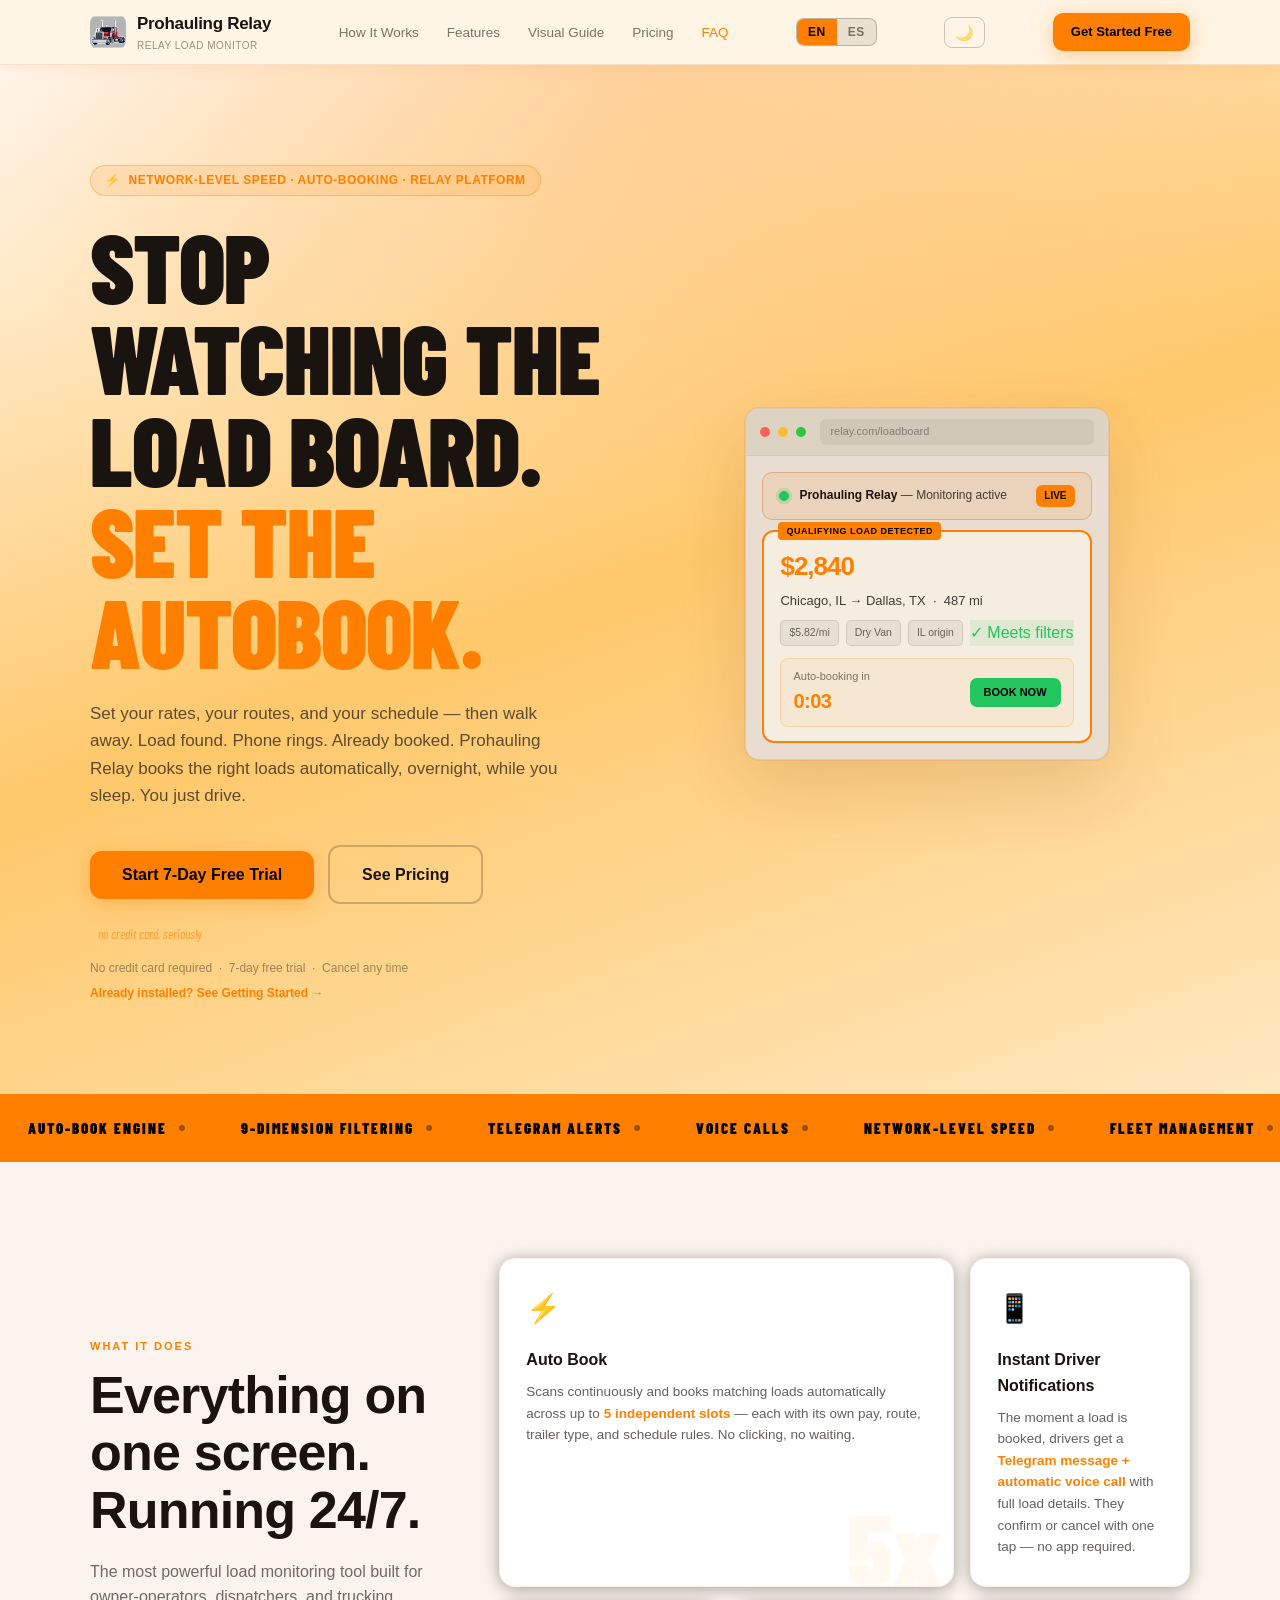
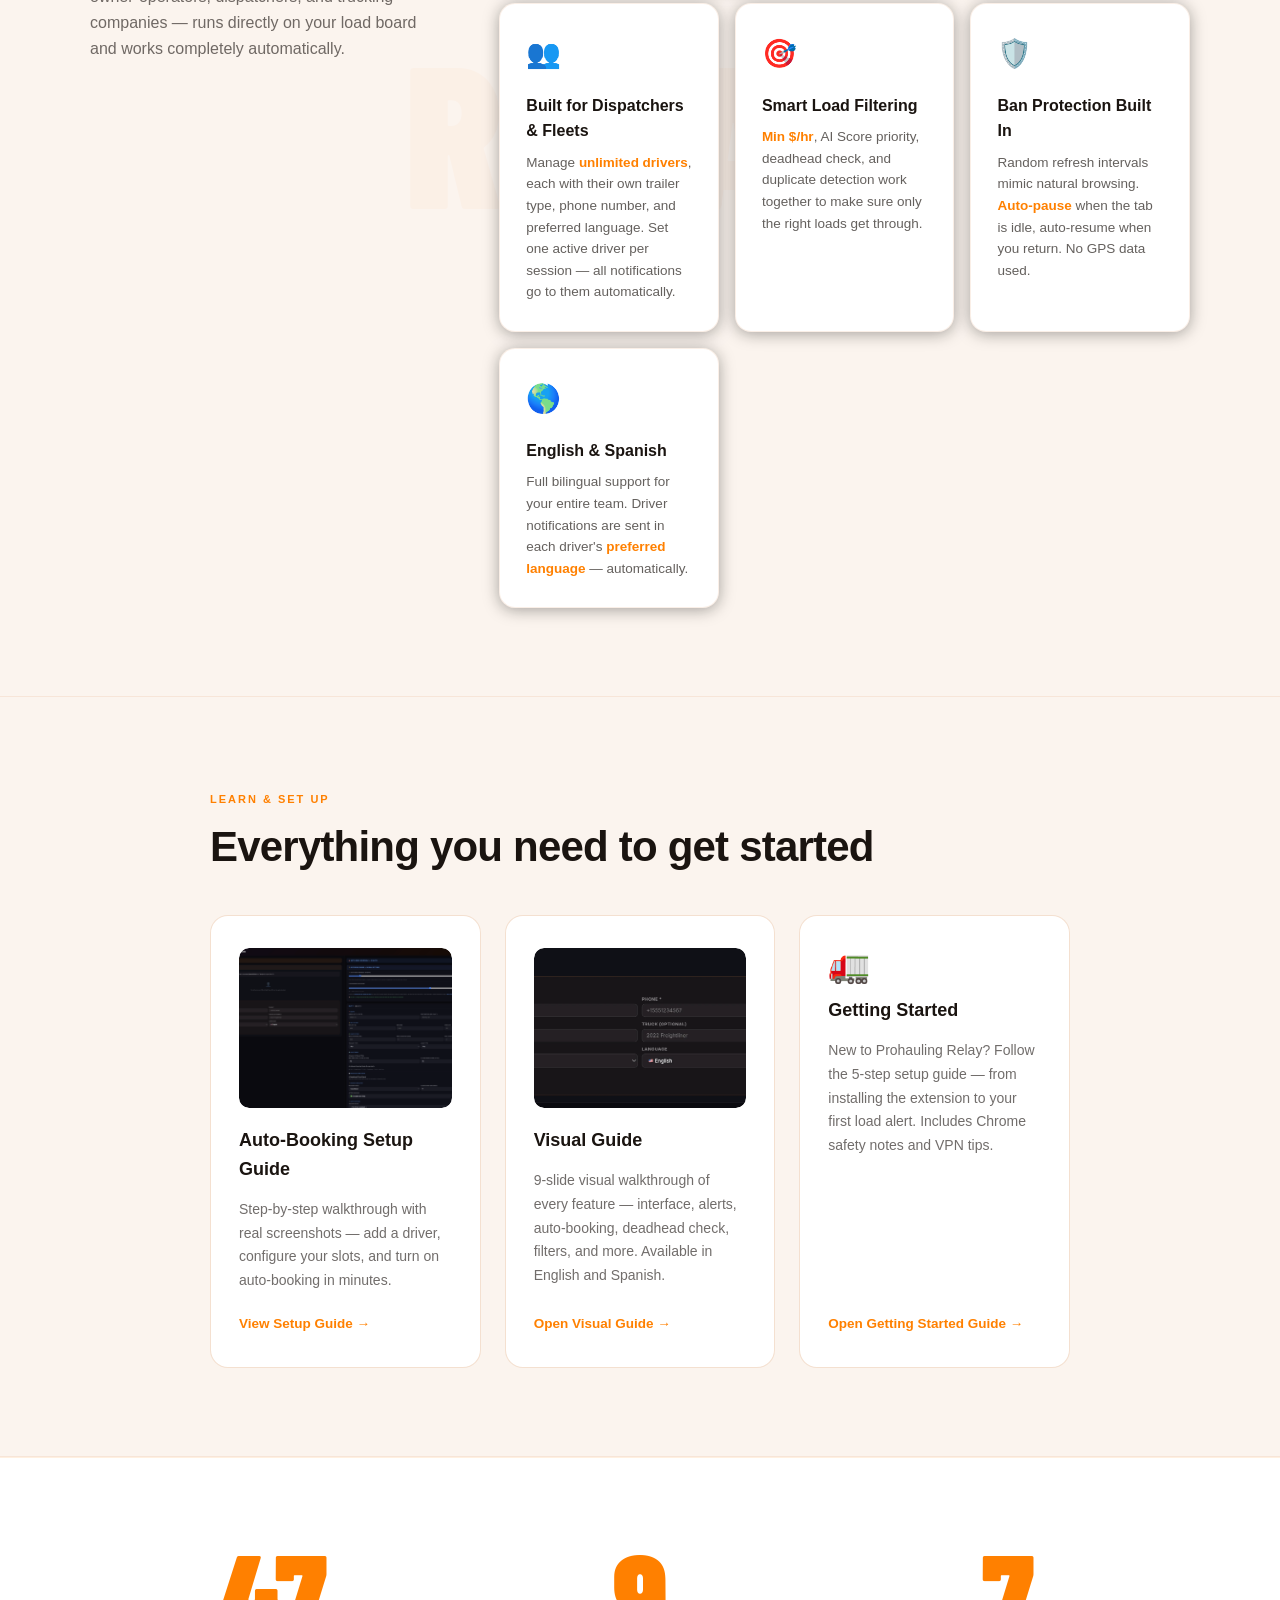
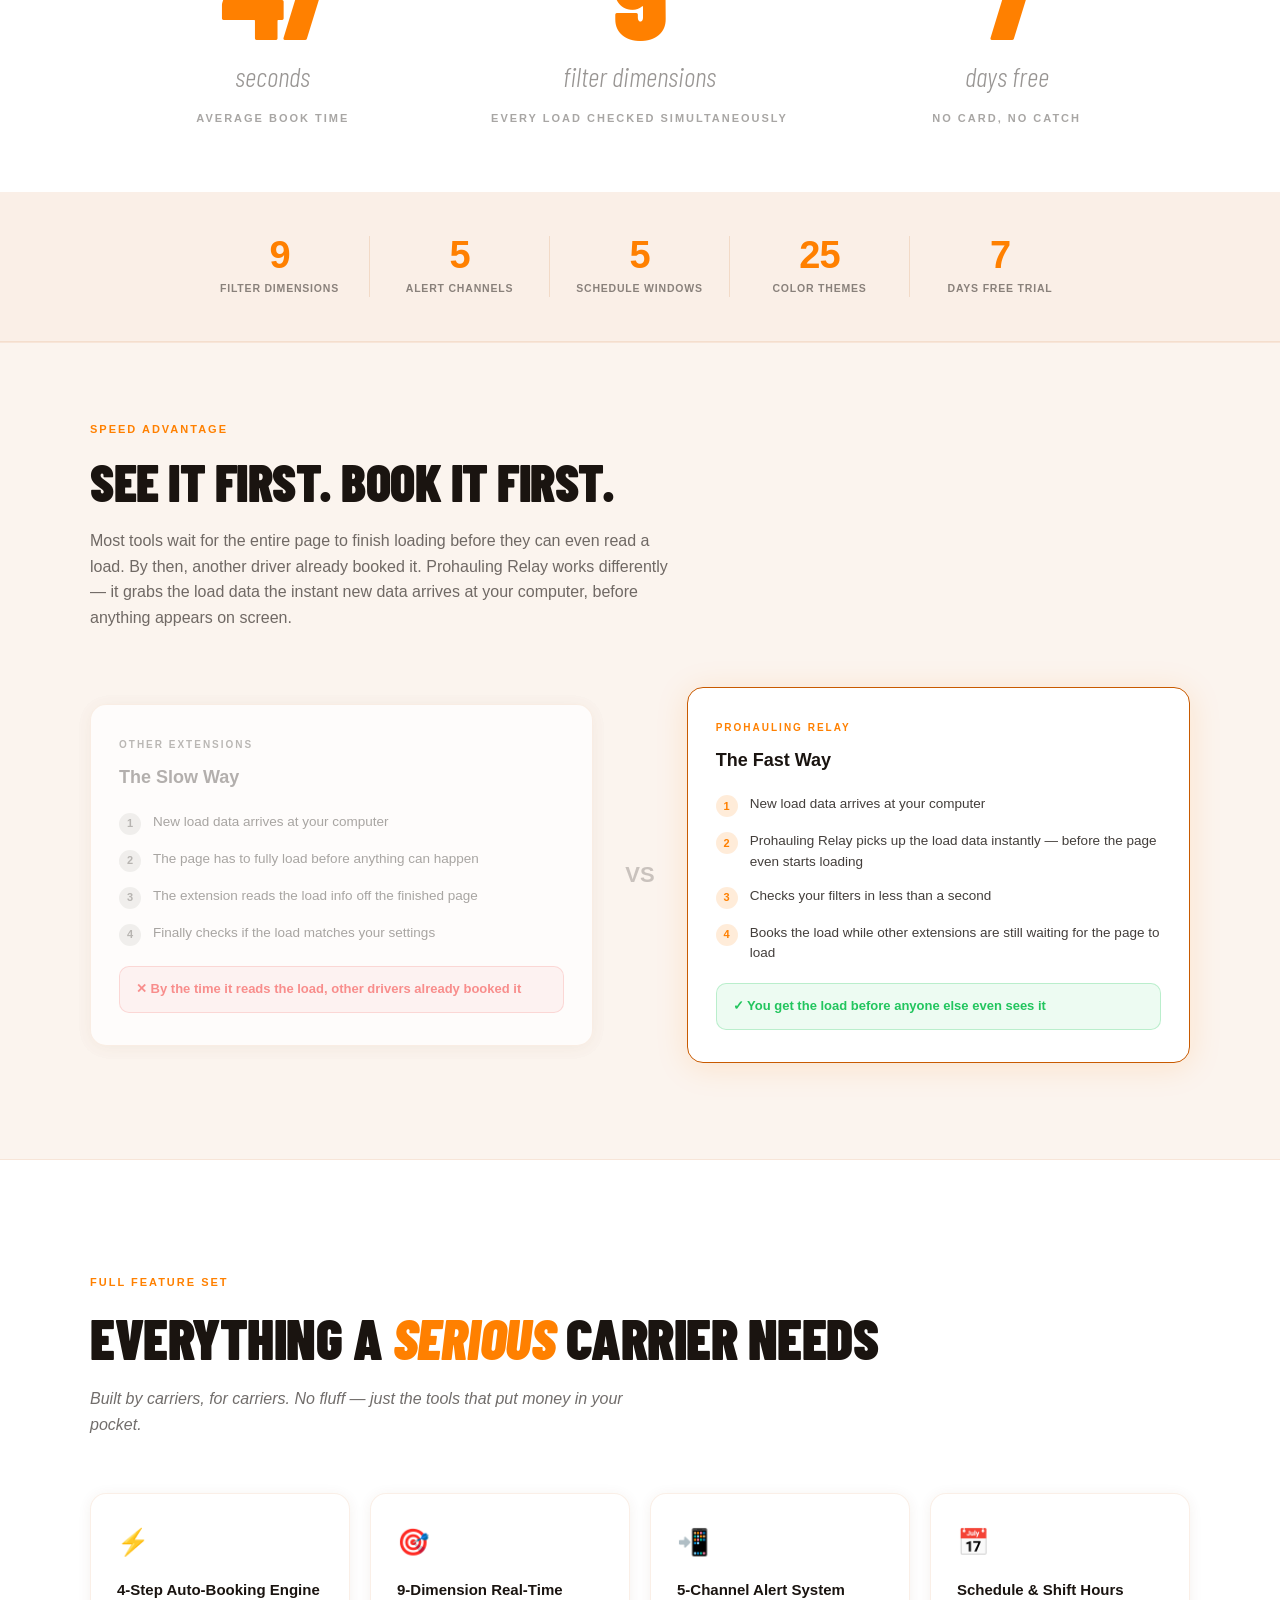
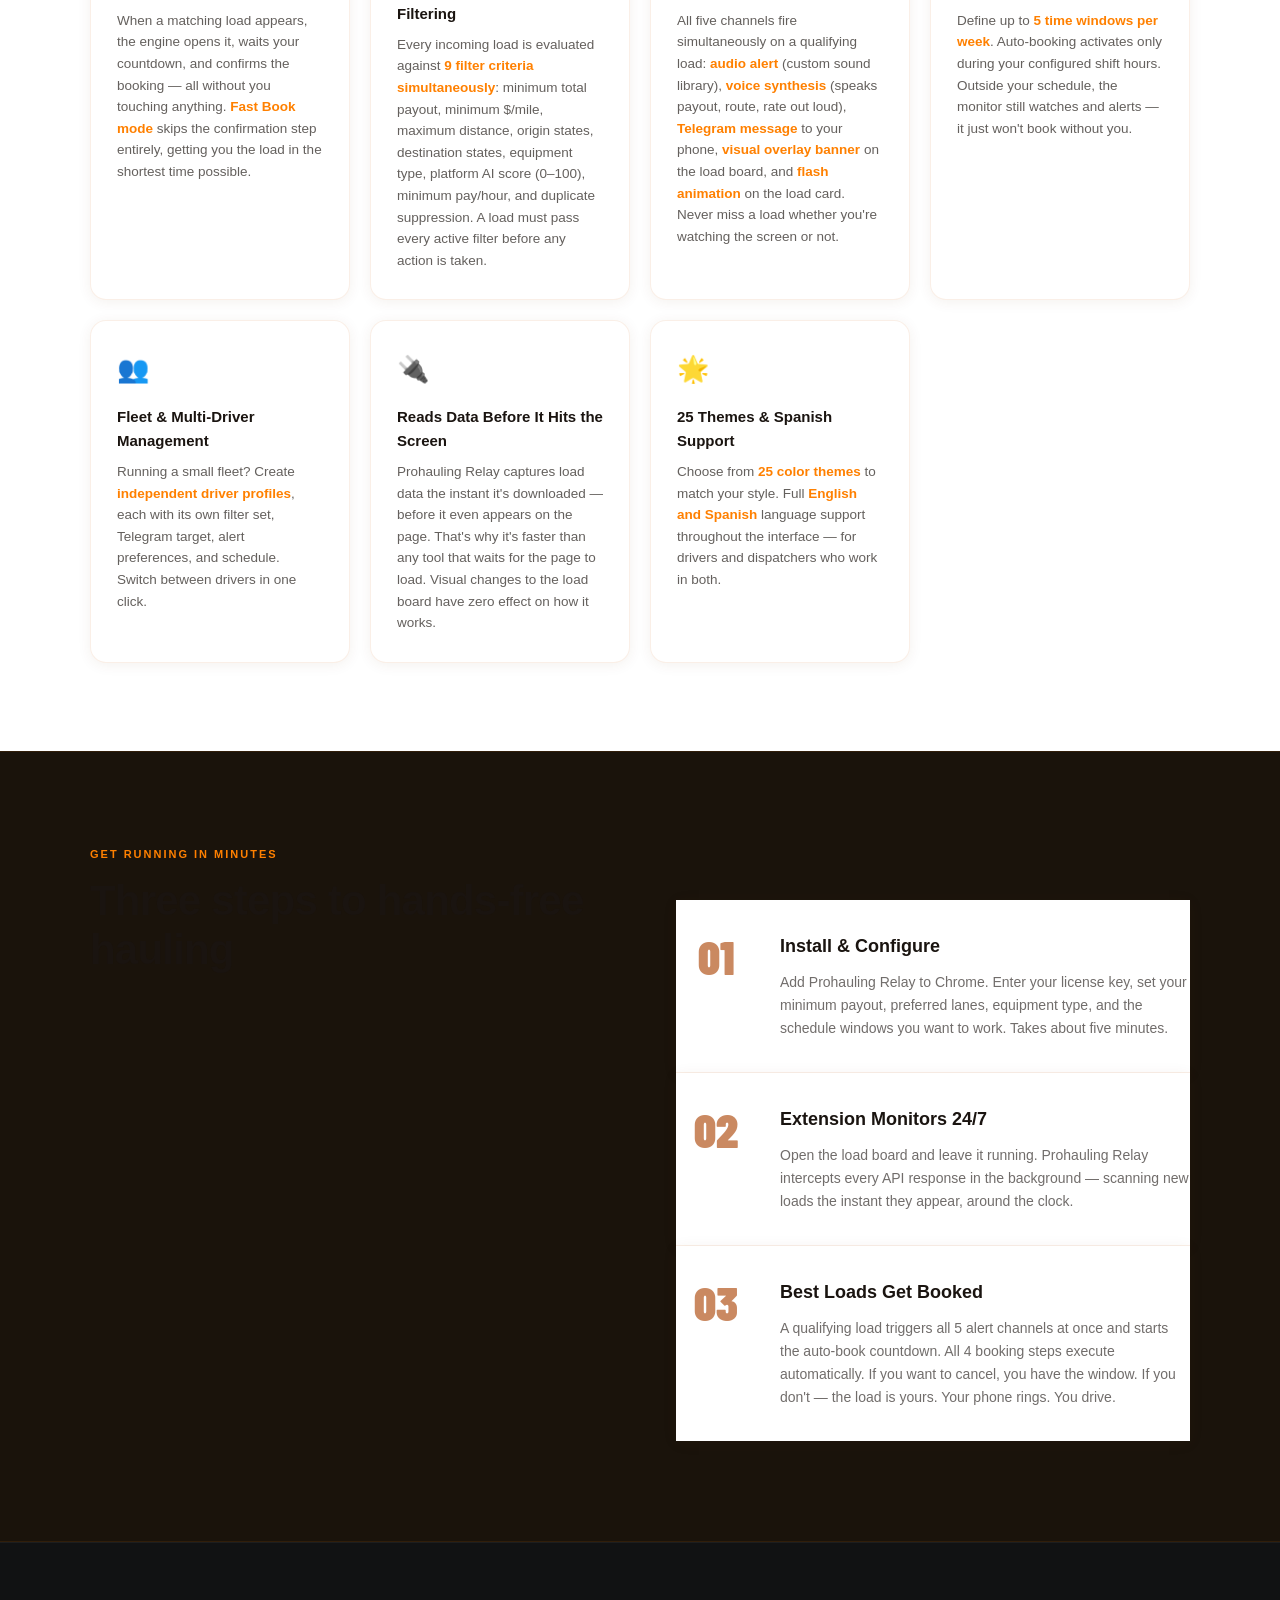
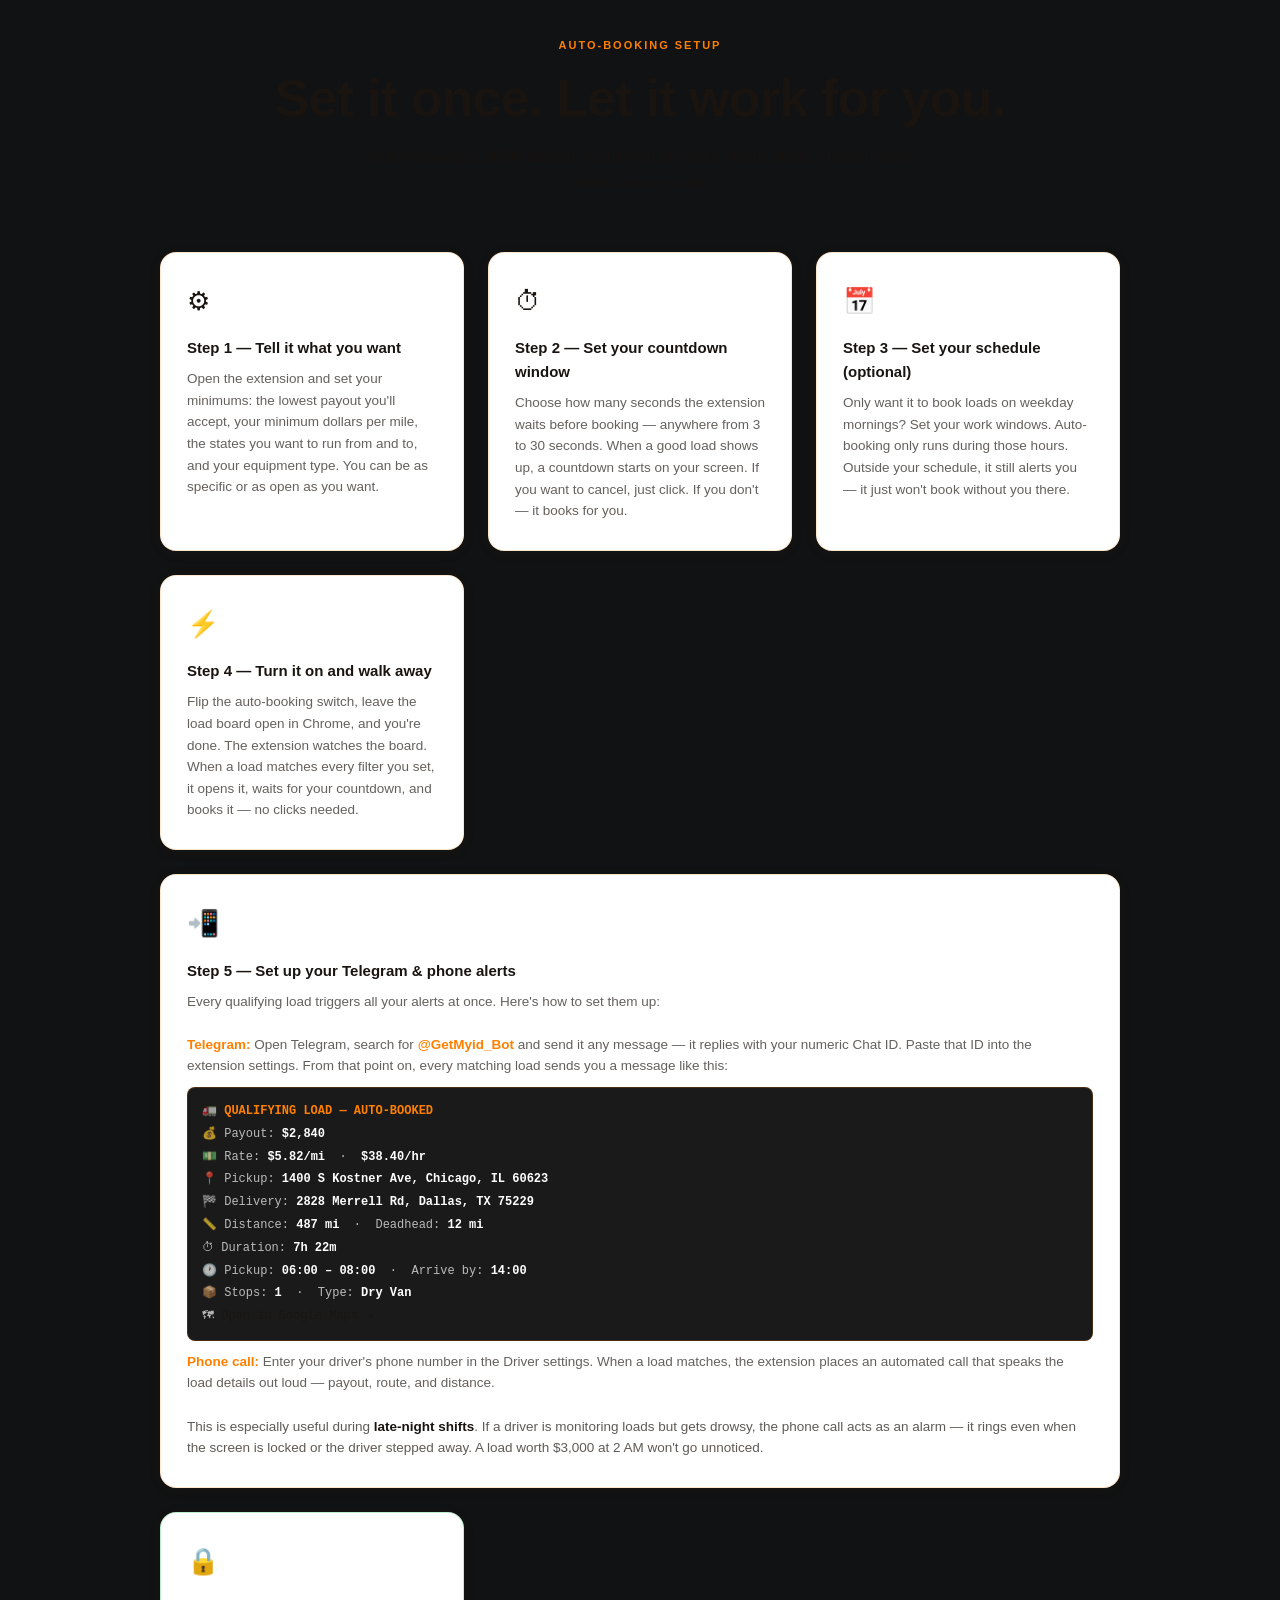
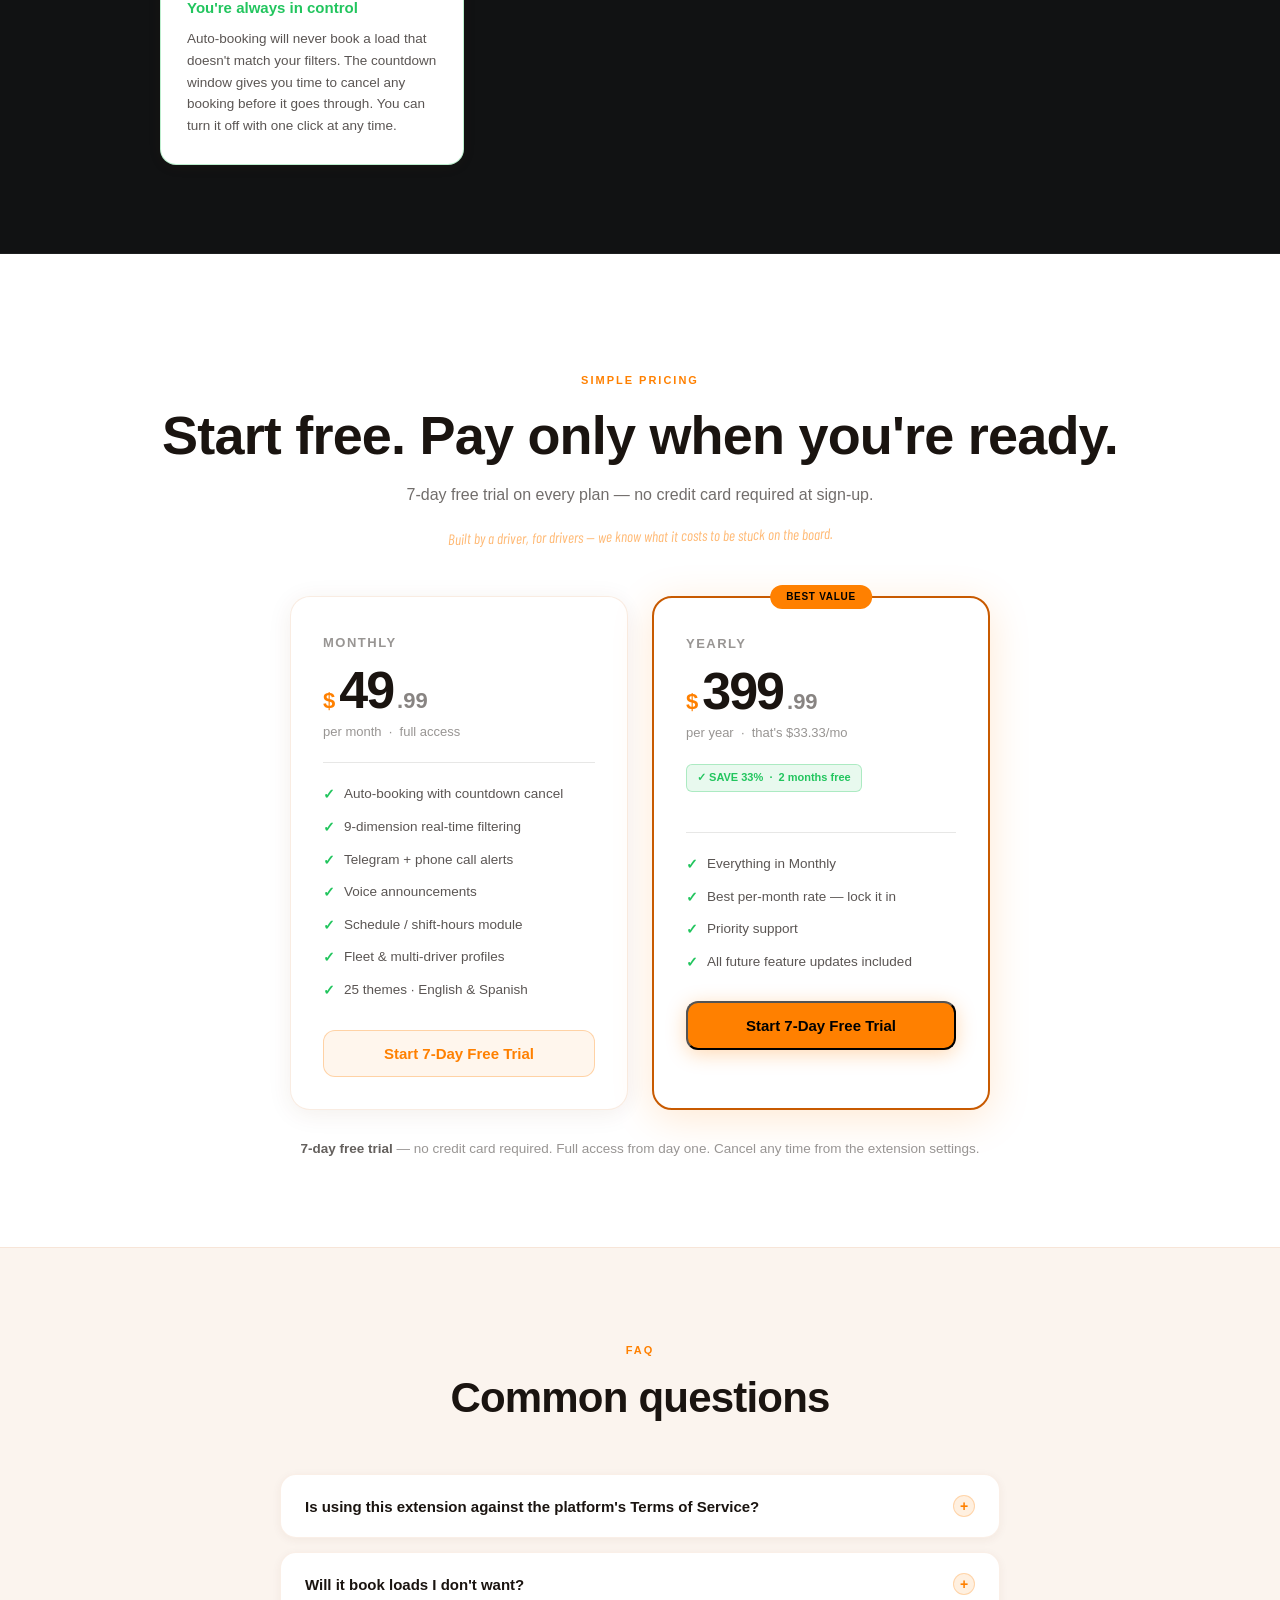
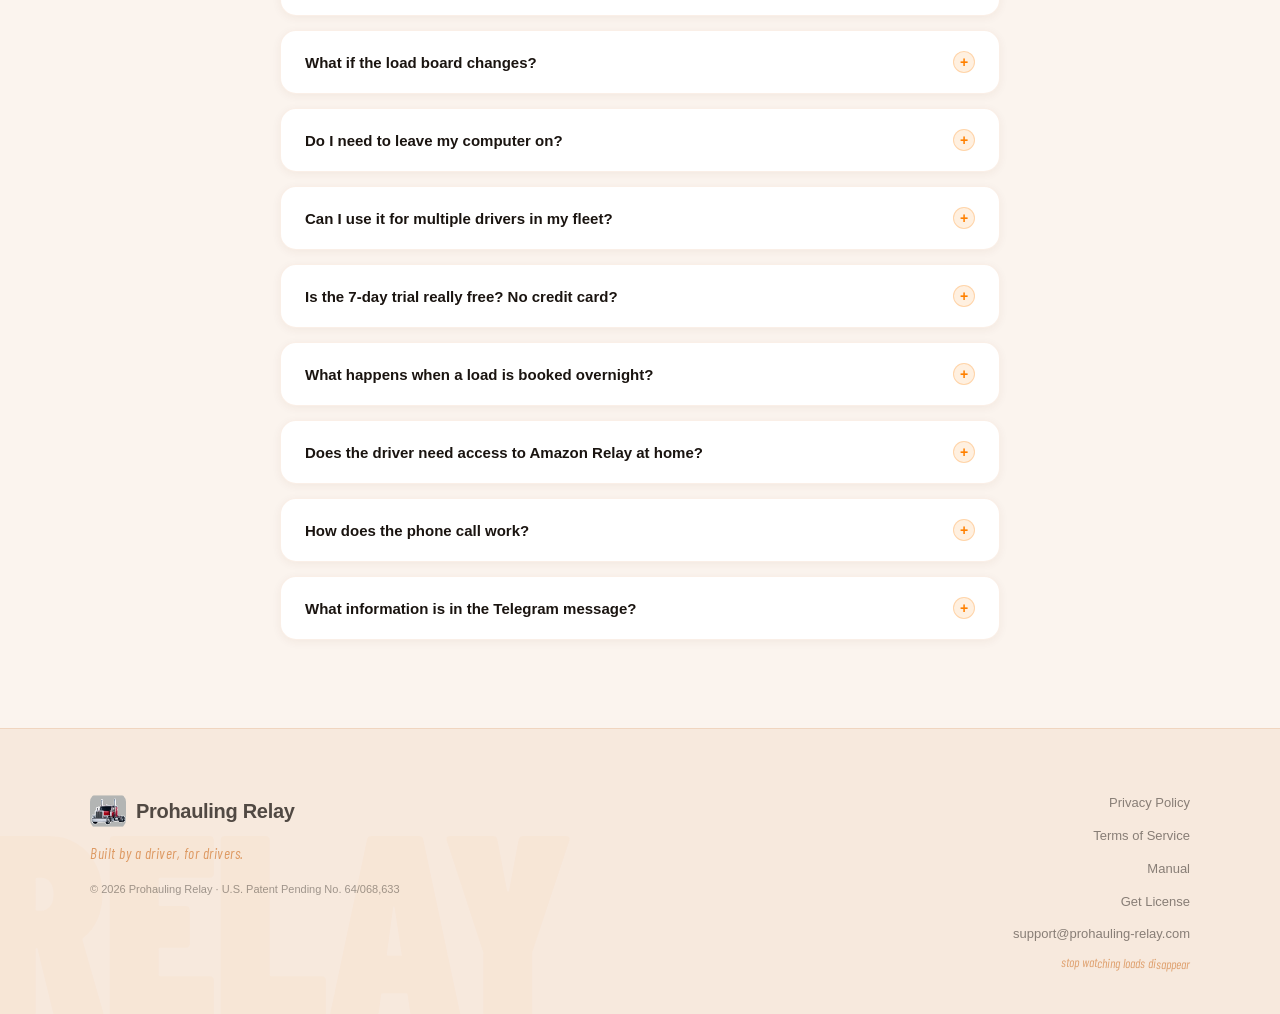
==== commit 7a260294: "perf: WebP images, non-blocking fonts, cache headers for JS/HTML - Convert step4-overview.png (790K→" ====
--- a/index.html
+++ b/index.html
@@ -63,7 +63,8 @@
   <link rel="canonical" href="https://prohauling-relay.com/" />
   <link rel="preconnect" href="https://fonts.googleapis.com">
   <link rel="preconnect" href="https://fonts.gstatic.com" crossorigin>
-  <link href="https://fonts.googleapis.com/css2?family=Barlow+Condensed:ital,wght@0,300;0,400;0,700;0,900;1,700&display=swap" rel="stylesheet">
+  <link rel="preload" as="style" href="https://fonts.googleapis.com/css2?family=Barlow+Condensed:ital,wght@0,300;0,400;0,700;0,900;1,700&display=swap">
+  <noscript><link rel="stylesheet" href="https://fonts.googleapis.com/css2?family=Barlow+Condensed:ital,wght@0,300;0,400;0,700;0,900;1,700&display=swap"></noscript>
   <style>
     *, *::before, *::after { box-sizing: border-box; margin: 0; padding: 0; }
 
@@ -1635,16 +1636,16 @@
       gap: 16px;
     }
 
+    .bento-wide { grid-column: span 2; }
+
     @media (max-width: 780px) {
       .bento-grid { grid-template-columns: 1fr 1fr; }
       .bento-wide { grid-column: 1 / -1; }
     }
     @media (max-width: 640px) {
-      .bento-grid { grid-template-columns: 1fr; }
-      .bento-wide { grid-column: auto; }
-    }
-
-    .bento-wide { grid-column: span 2; }
+      .bento-grid { grid-template-columns: 1fr !important; }
+      .bento-wide { grid-column: auto !important; }
+    }
 
     .bento-card {
       background: var(--card);
@@ -2315,7 +2316,7 @@
       <a href="tutorial.html" class="guide-card-link">
         <div class="guide-card-inner">
           <div class="guide-thumb-wrap">
-            <img src="tutorial/step4-overview.png" alt="Auto-Booking Setup Preview" class="guide-thumb" onclick="openLightbox(this,event)">
+            <img src="tutorial/step4-overview.webp" alt="Auto-Booking Setup Preview" class="guide-thumb" loading="lazy" width="5108" height="2678" onclick="openLightbox(this,event)">
             <div class="guide-thumb-hint">Tap to zoom</div>
           </div>
           <div class="guide-card-title" id="guide1-title">Auto-Booking Setup Guide</div>
@@ -2328,7 +2329,7 @@
       <a href="slides.html" class="guide-card-link">
         <div class="guide-card-inner">
           <div class="guide-thumb-wrap">
-            <img src="tutorial/step1b-add-driver.png" alt="Visual Guide Preview" class="guide-thumb" onclick="openLightbox(this,event)">
+            <img src="tutorial/step1b-add-driver.webp" alt="Visual Guide Preview" class="guide-thumb" loading="lazy" width="2470" height="750" onclick="openLightbox(this,event)">
             <div class="guide-thumb-hint">Tap to zoom</div>
           </div>
           <div class="guide-card-title" id="guide2-title">Visual Guide</div>
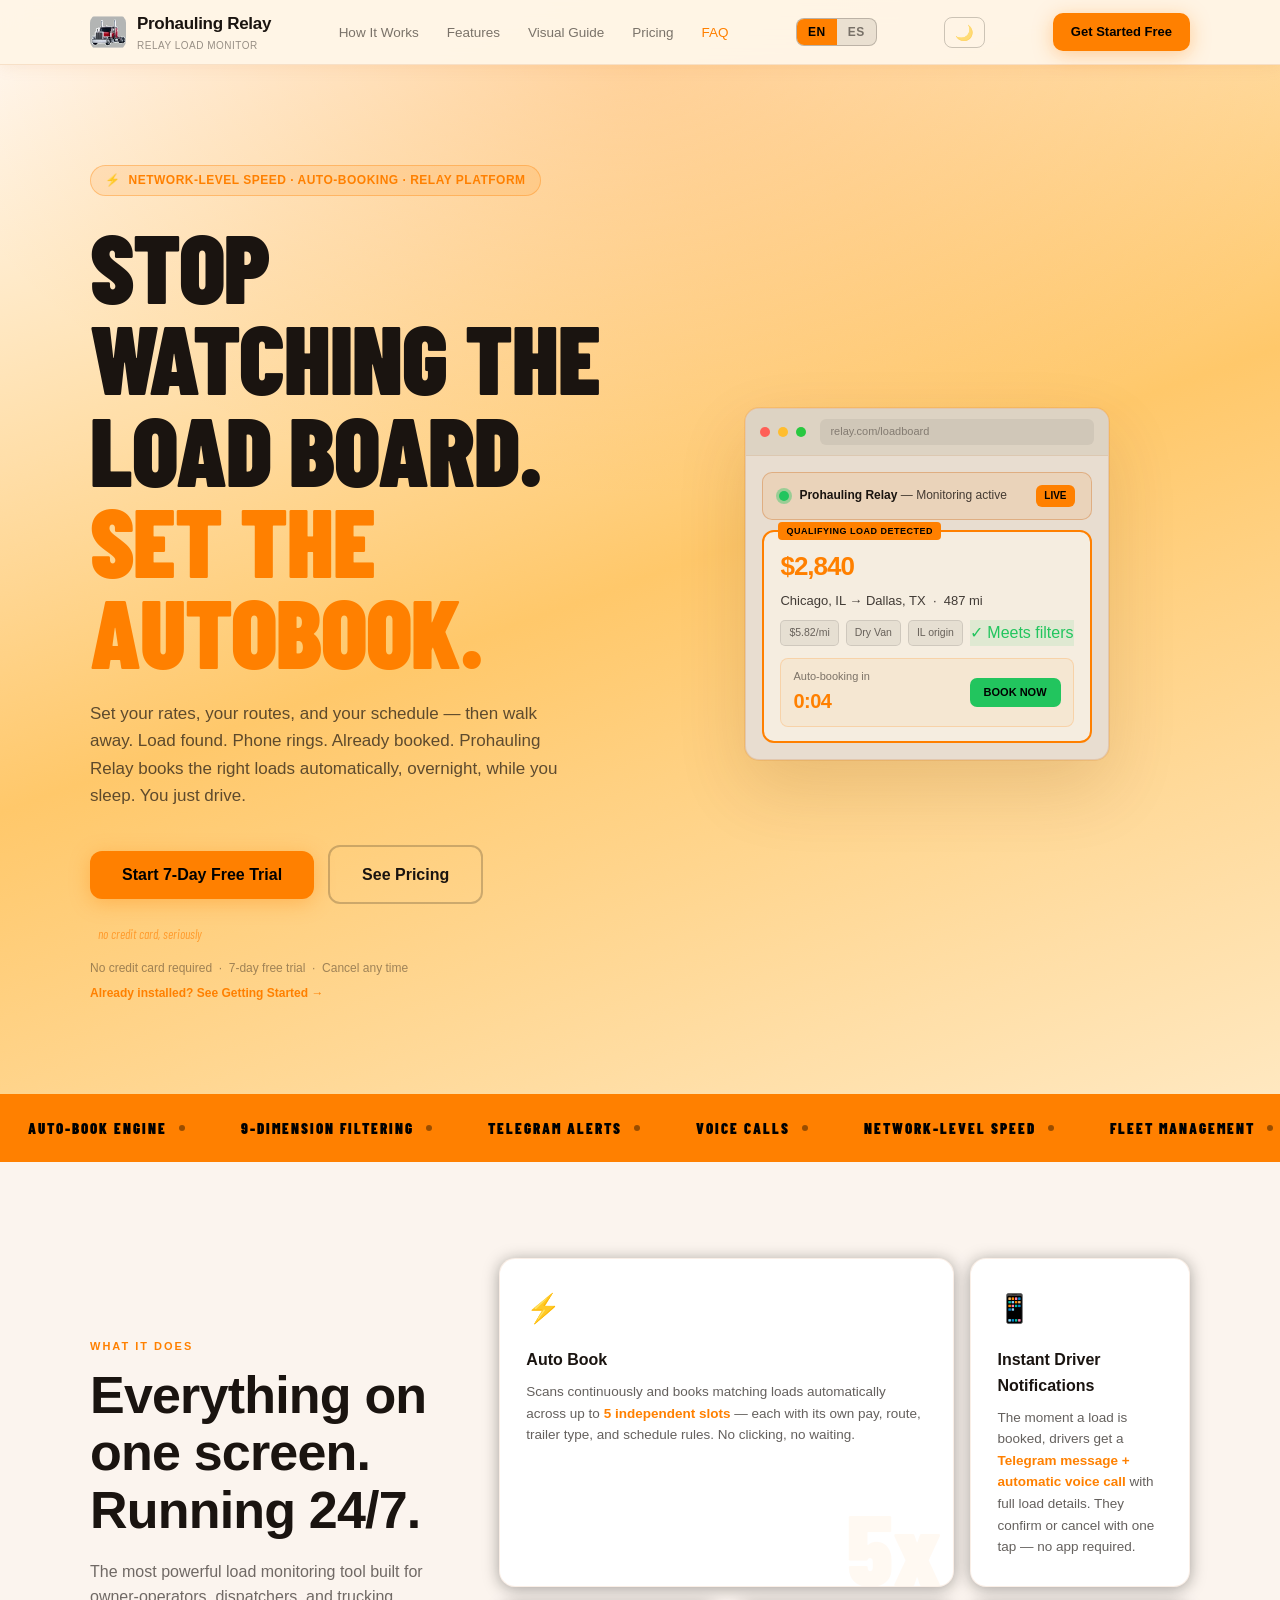
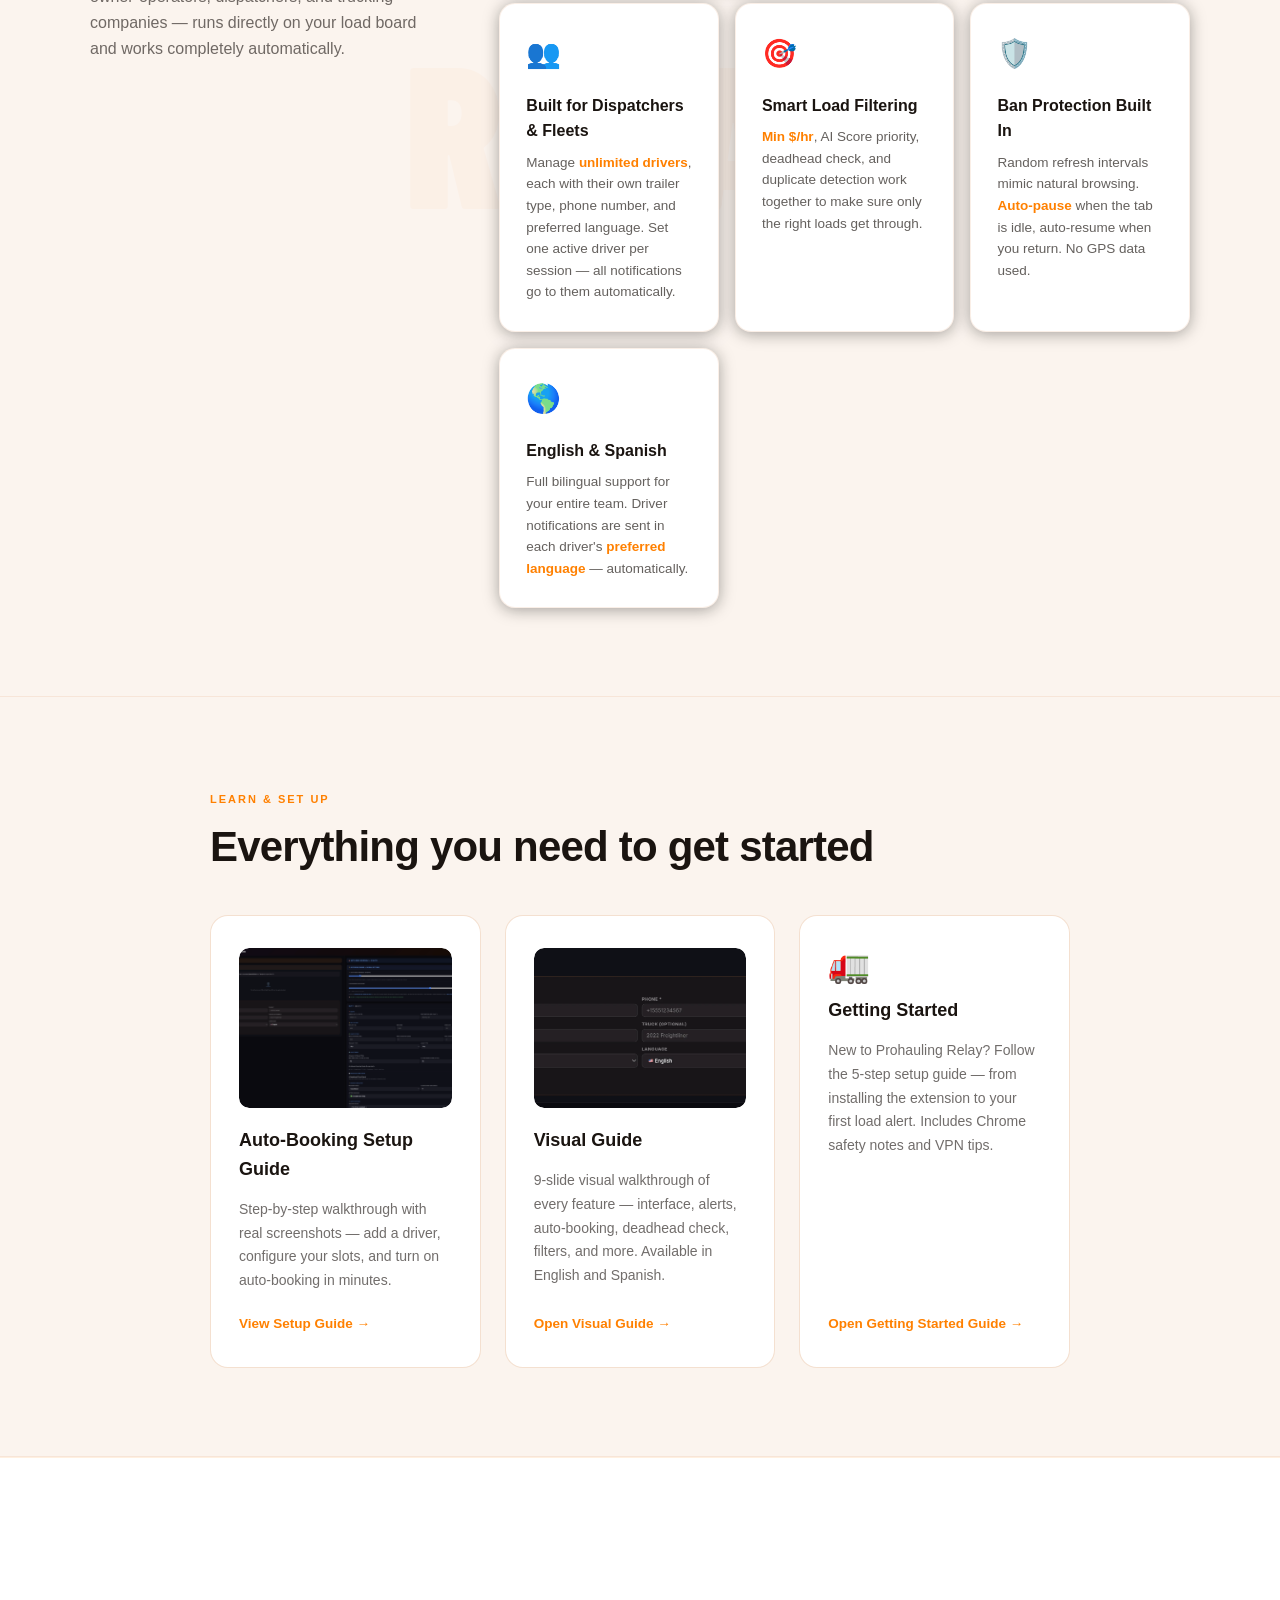
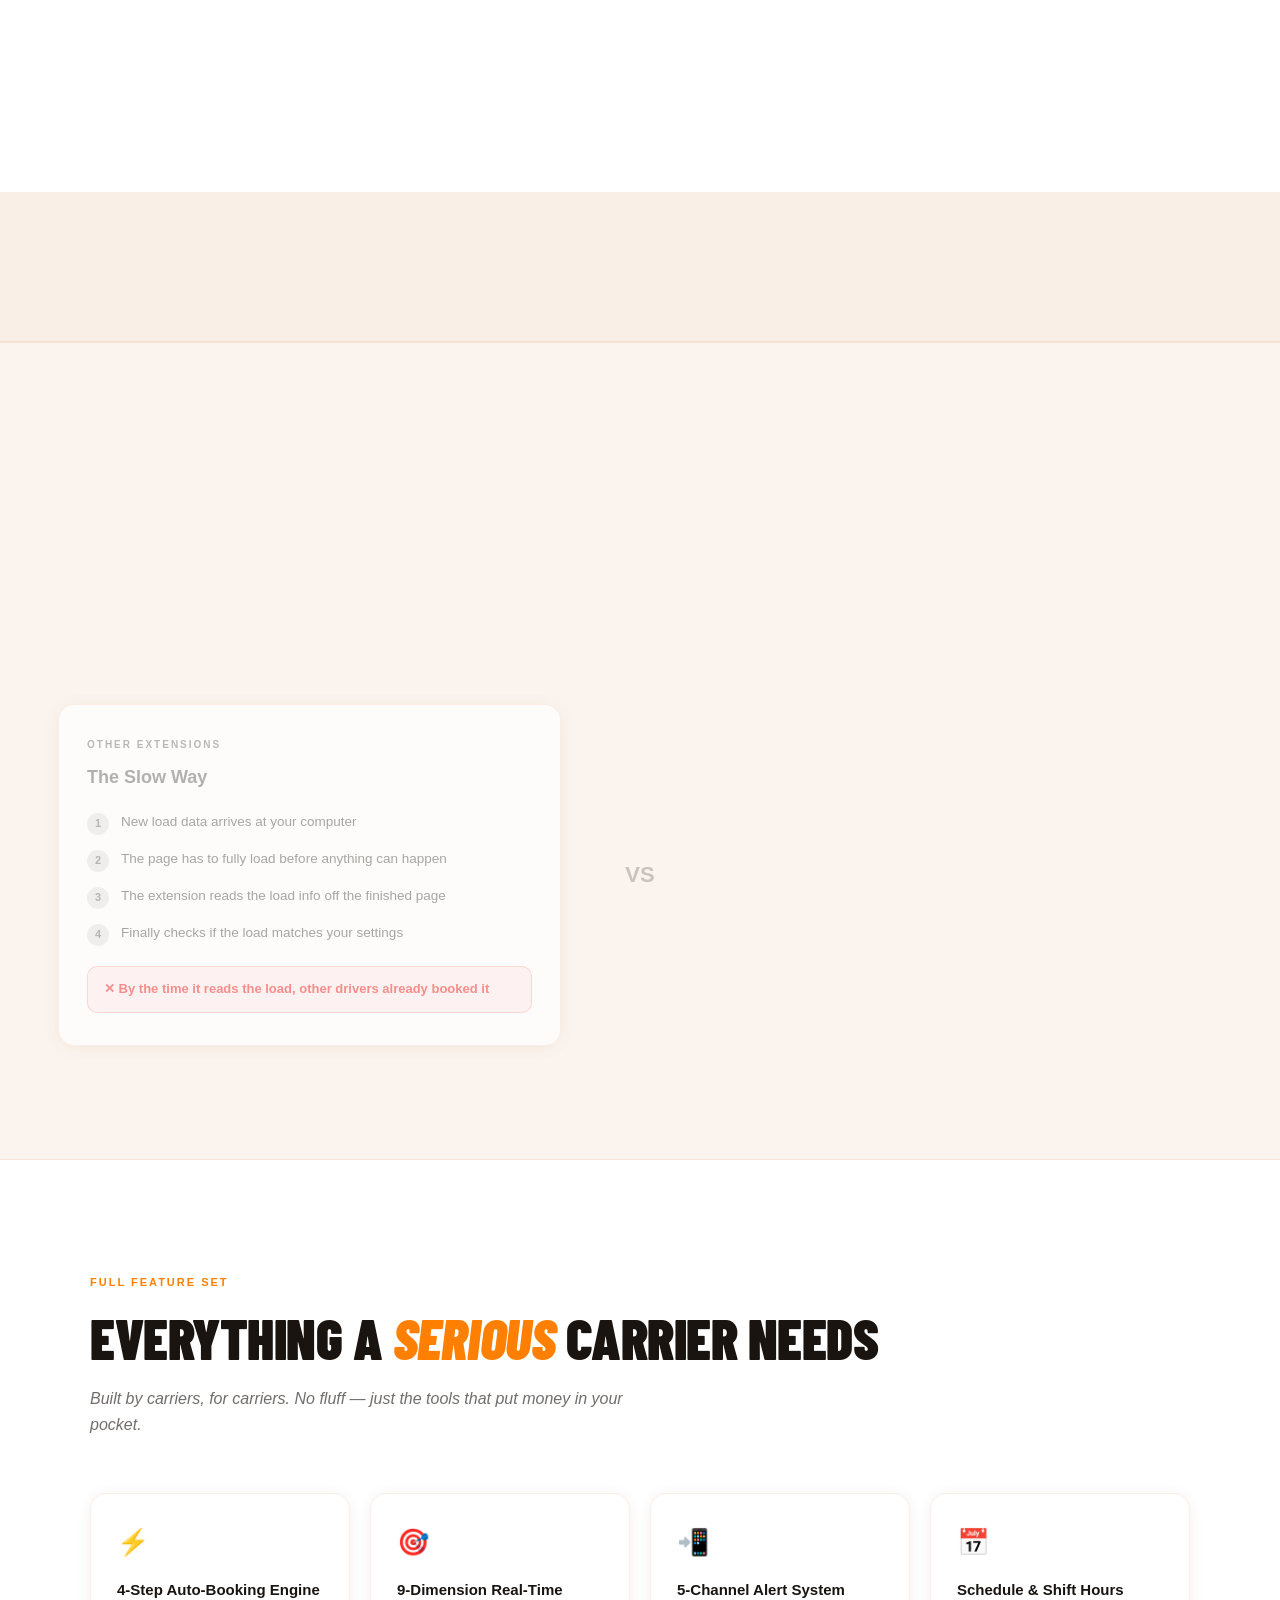
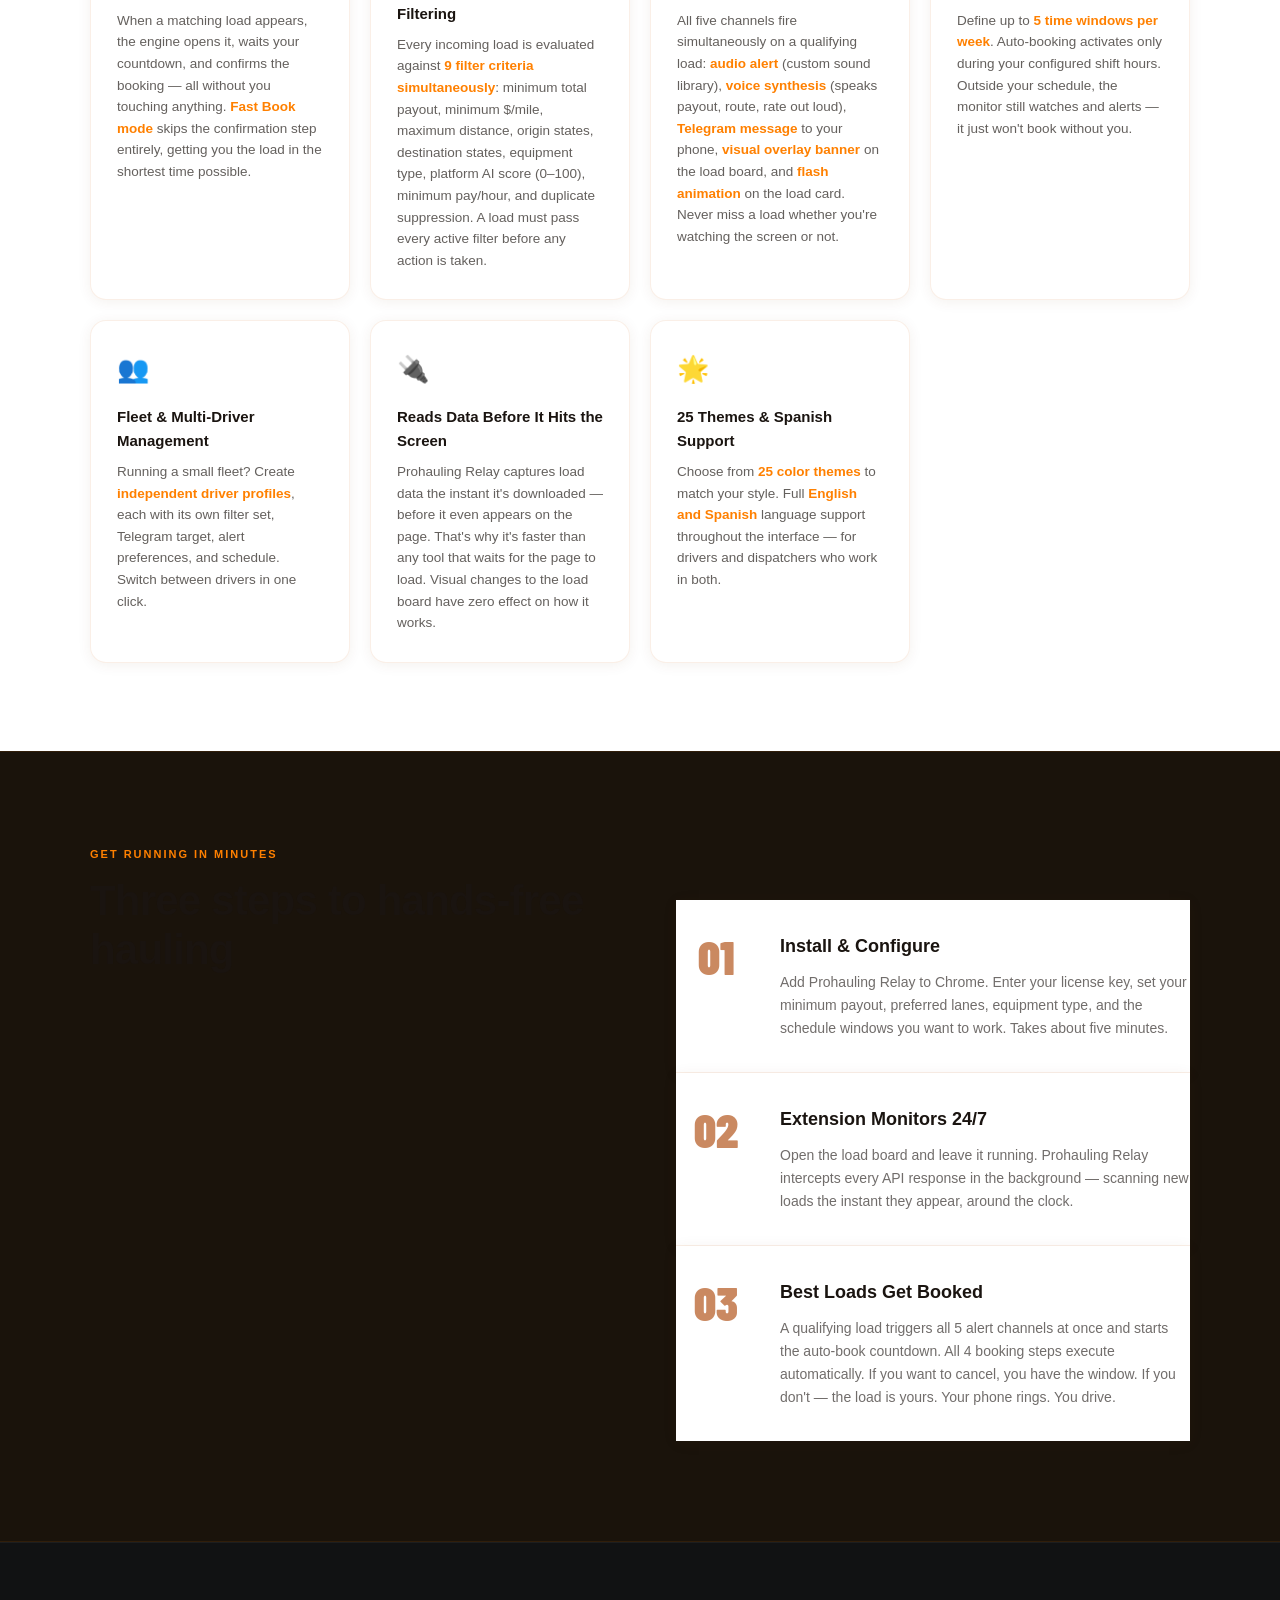
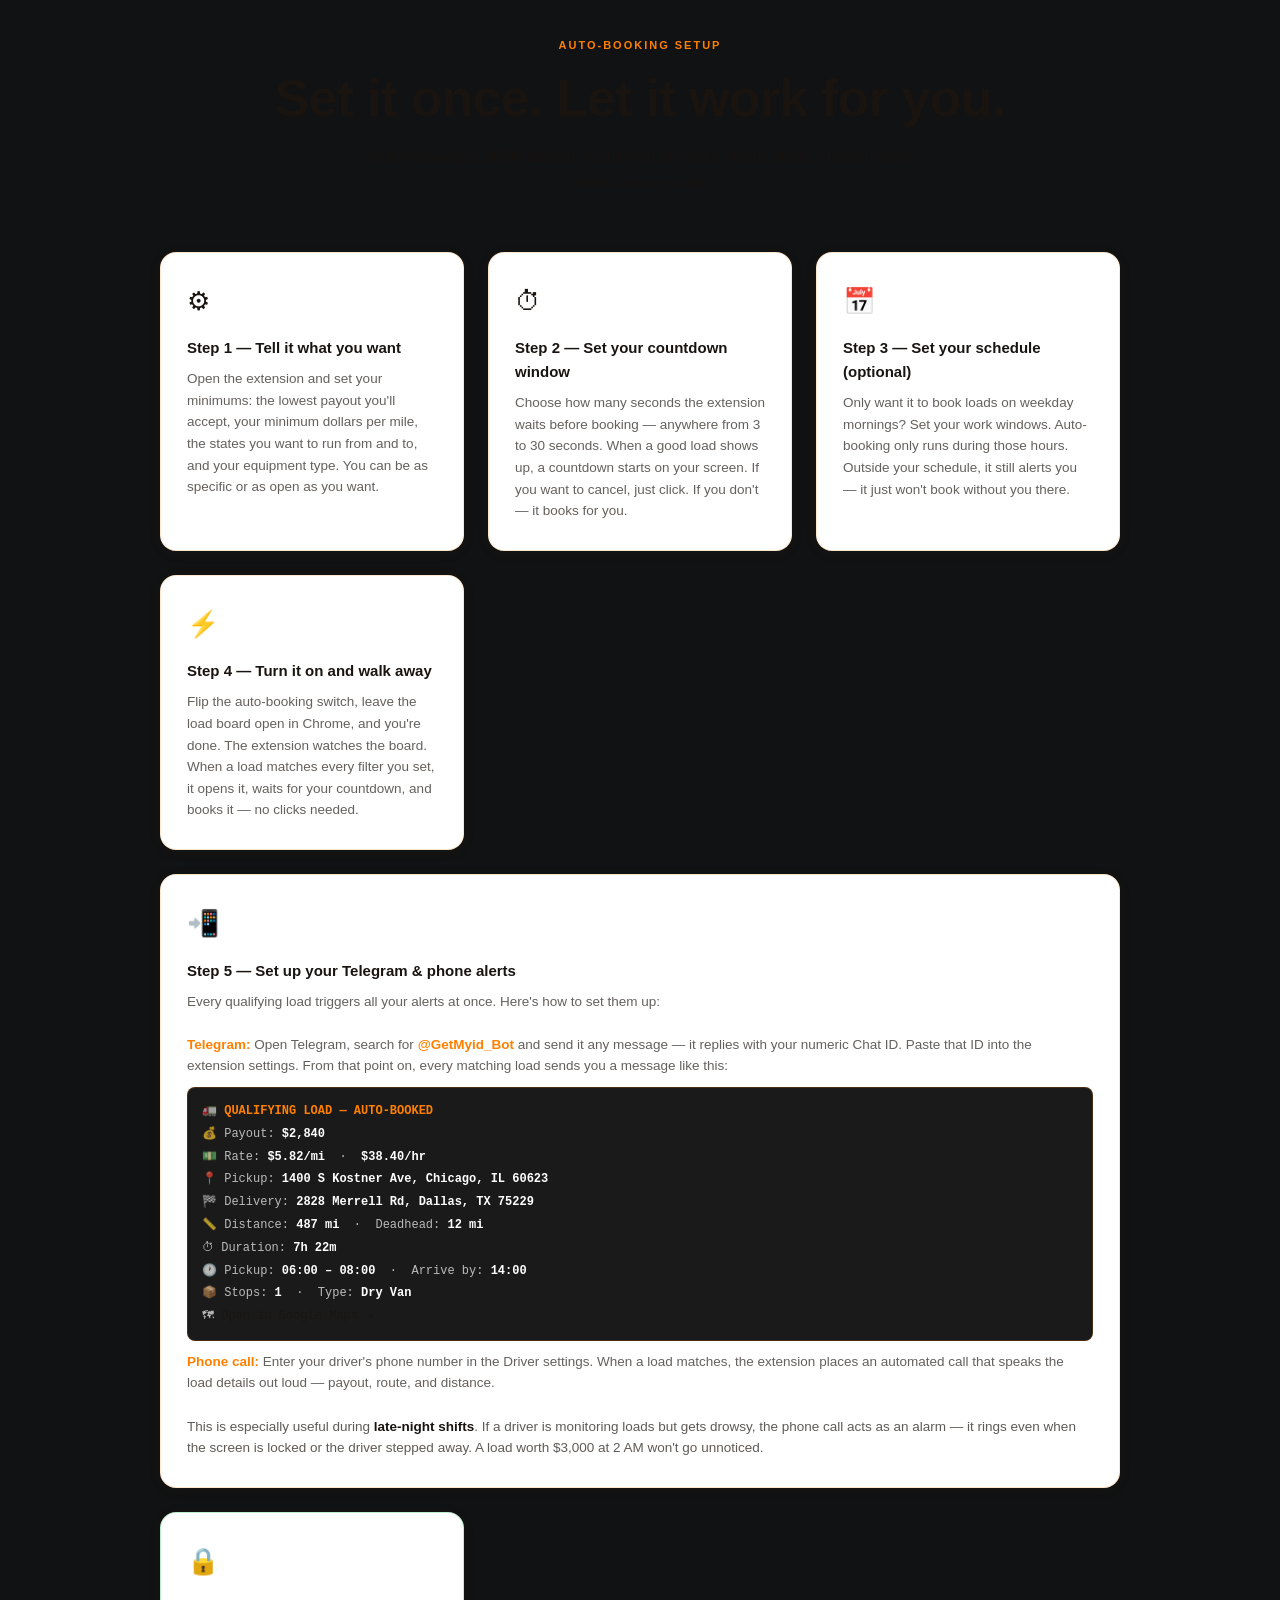
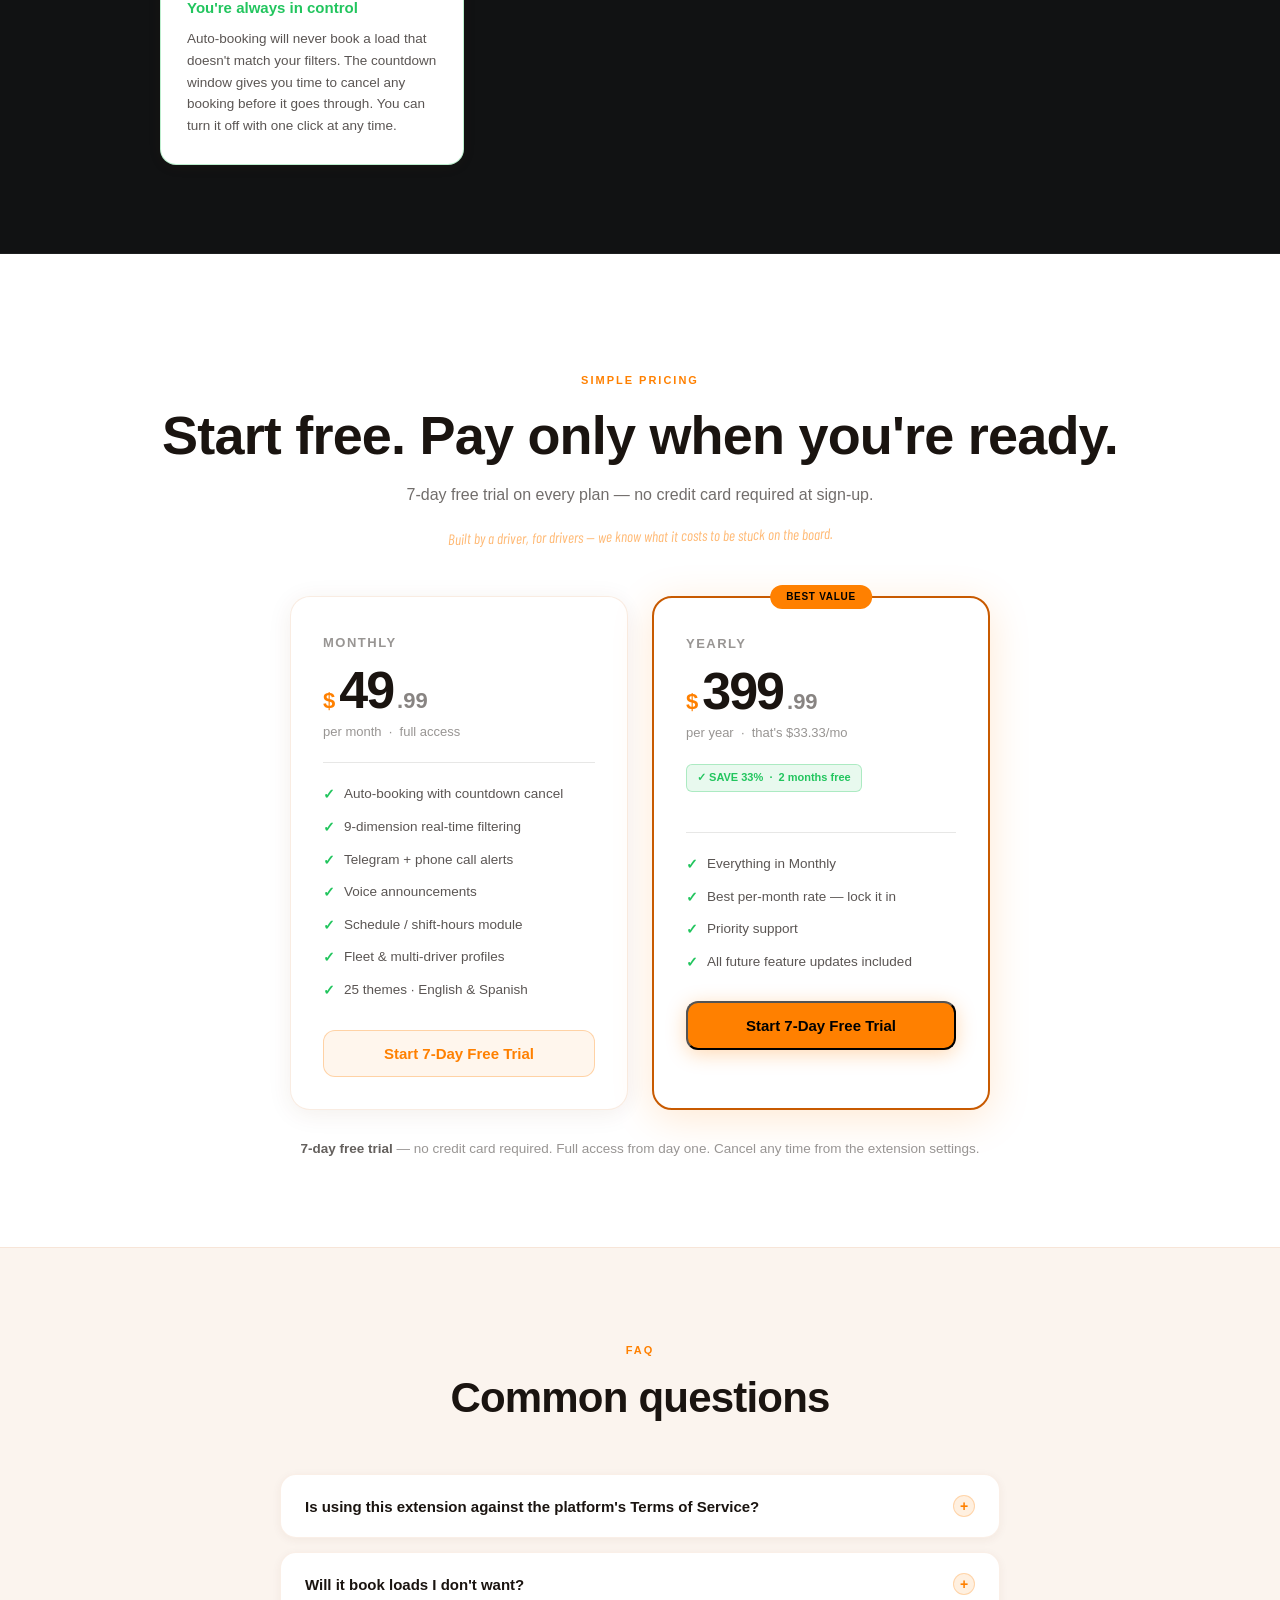
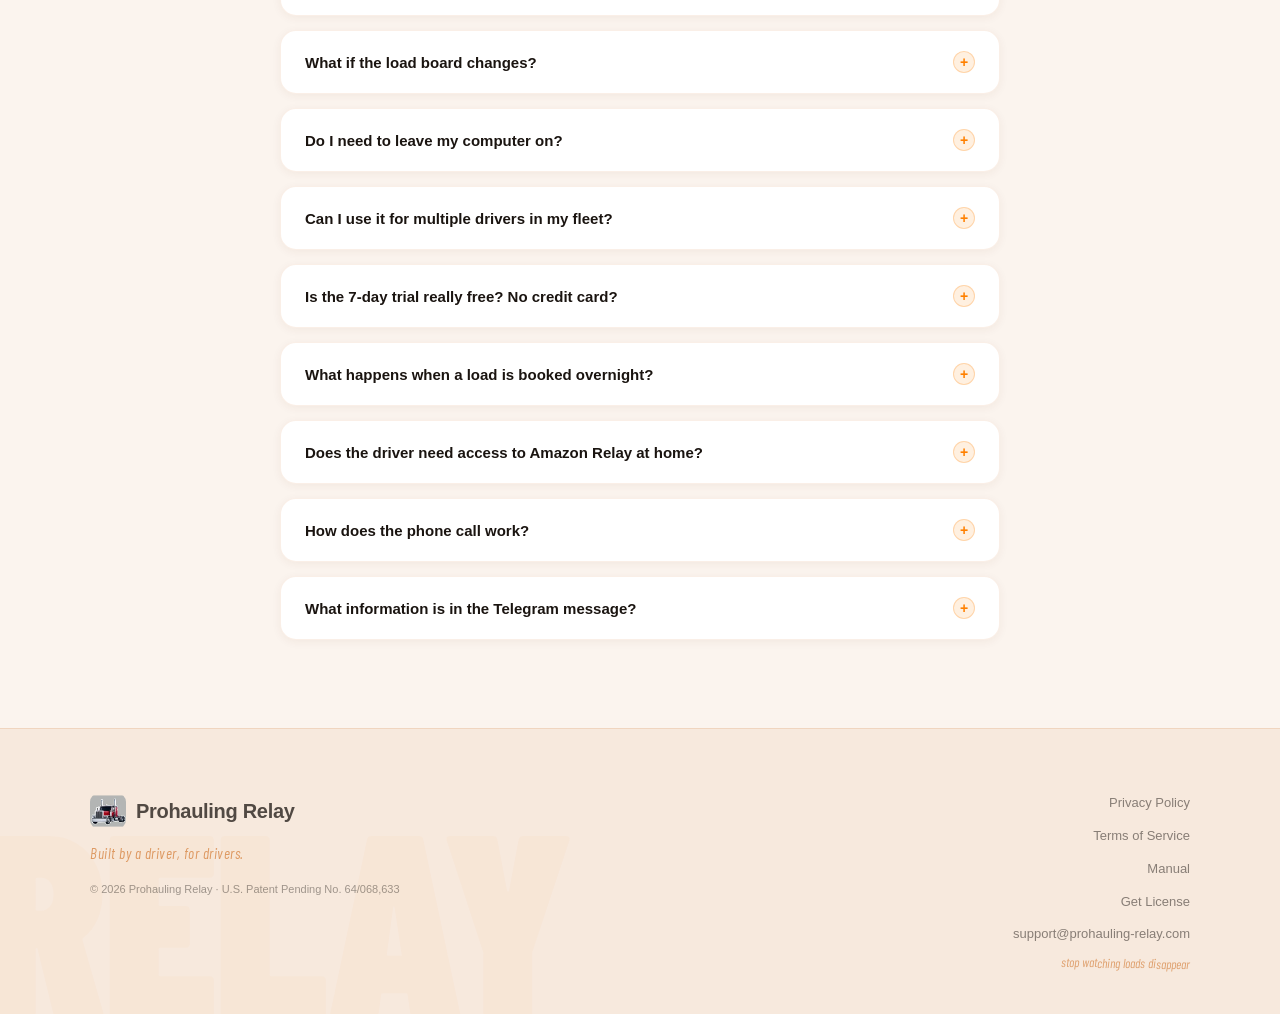
==== commit 2dac7b2e: "perf: PageSpeed mobile 92→95+ — GPU animations, deferred JS, WebP icon Fix 1 - Non-composited animat" ====
--- a/index.html
+++ b/index.html
@@ -370,7 +370,7 @@
                   radial-gradient(ellipse 80% 60% at 50% 0%, rgba(255,128,0,0.12) 0%, transparent 70%);
       pointer-events: none;
       z-index: 0;
-      transition: background 0.1s ease;
+      /* No transition — mousemove already fires per-frame; CSS transition extends paint duration unnecessarily */
     }
 
     .hero > * { position: relative; z-index: 1; }
@@ -532,14 +532,24 @@
       width: 10px; height: 10px;
       border-radius: 50%;
       background: var(--green);
-      box-shadow: 0 0 0 3px rgba(34,197,94,0.2);
-      animation: pulse 1.6s ease-in-out infinite;
       flex-shrink: 0;
-    }
-
-    @keyframes pulse {
-      0%, 100% { box-shadow: 0 0 0 3px rgba(34,197,94,0.2); }
-      50%       { box-shadow: 0 0 0 7px rgba(34,197,94,0.08); }
+      position: relative;
+    }
+
+    /* GPU-composited ring — uses transform+opacity only (no box-shadow paint) */
+    .mock-pulse::after {
+      content: '';
+      position: absolute;
+      inset: -3px;
+      border-radius: 50%;
+      background: rgba(34,197,94,0.4);
+      animation: pulseRing 1.6s ease-out infinite;
+      will-change: transform, opacity;
+    }
+
+    @keyframes pulseRing {
+      0%   { transform: scale(1); opacity: 0.9; }
+      100% { transform: scale(2.6); opacity: 0; }
     }
 
     .mock-banner-text { font-size: 12px; color: rgba(255,255,255,0.7); }
@@ -561,7 +571,7 @@
       border-radius: 12px;
       padding: 14px 16px;
       position: relative;
-      transition: border-color .4s ease;
+      /* border-color transition triggers paint — removed */
     }
 
     .mock-load-card::before {
@@ -575,7 +585,7 @@
       padding: 2px 8px;
       border-radius: 4px;
       letter-spacing: .5px;
-      transition: background .4s ease;
+      /* background transition triggers paint — removed */
     }
 
     .mock-load-card.booked { border-color: var(--green); }
@@ -616,7 +626,7 @@
       border: 1px solid rgba(255,128,0,0.2);
       border-radius: 8px;
       padding: 9px 12px;
-      transition: background .4s ease, border-color .4s ease;
+      /* background/border-color transitions trigger paint — removed; use opacity on inner text instead */
     }
 
     .mock-countdown.booked {
@@ -1595,6 +1605,7 @@
       gap: 0;
       width: max-content;
       animation: tickerScroll 28s linear infinite;
+      will-change: transform;
     }
 
     .ticker-track:hover { animation-play-state: paused; }
@@ -2104,7 +2115,7 @@
 <nav>
   <div class="nav-inner">
     <a href="#" class="nav-logo">
-      <img src="icons/icon128.png" alt="Prohauling Relay" onerror="this.style.display='none'">
+      <img src="icons/icon128.webp" alt="Prohauling Relay" onerror="this.style.display='none'">
       <div>
         <div class="nav-logo-name">Prohauling Relay</div>
         <div class="nav-logo-sub">Relay Load Monitor</div>
@@ -2827,7 +2838,7 @@
   <div class="footer-inner">
     <div class="footer-left">
       <div class="footer-logo">
-        <img src="icons/icon128.png" alt="Prohauling Relay" onerror="this.style.display='none'">
+        <img src="icons/icon128.webp" alt="Prohauling Relay" onerror="this.style.display='none'">
         <div class="footer-logo-name">Prohauling Relay</div>
       </div>
       <div class="footer-tagline">Built by a driver, for drivers.</div>
@@ -2881,7 +2892,7 @@
   </div>
 </div>
 
-<script src="index.js"></script>
+<script src="index.js" defer></script>
 
 
 <!-- ── Lightbox ── -->
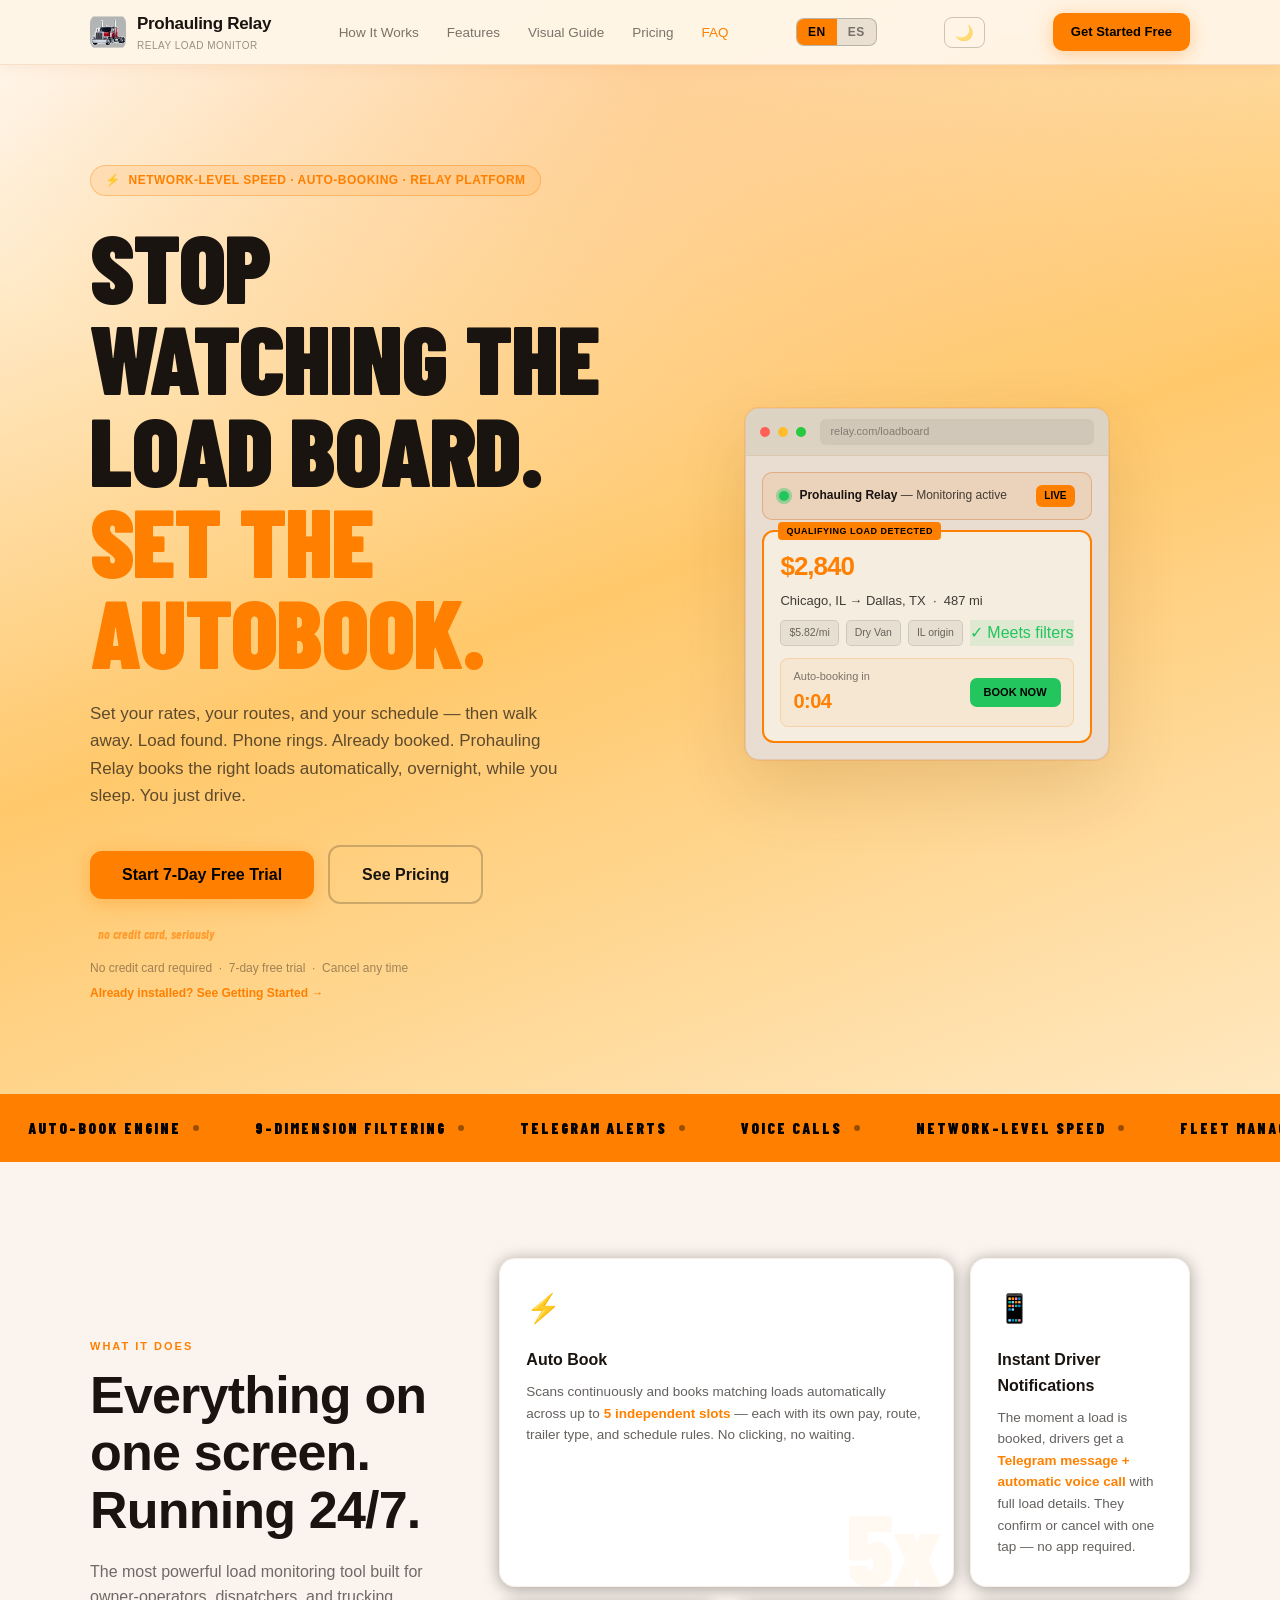
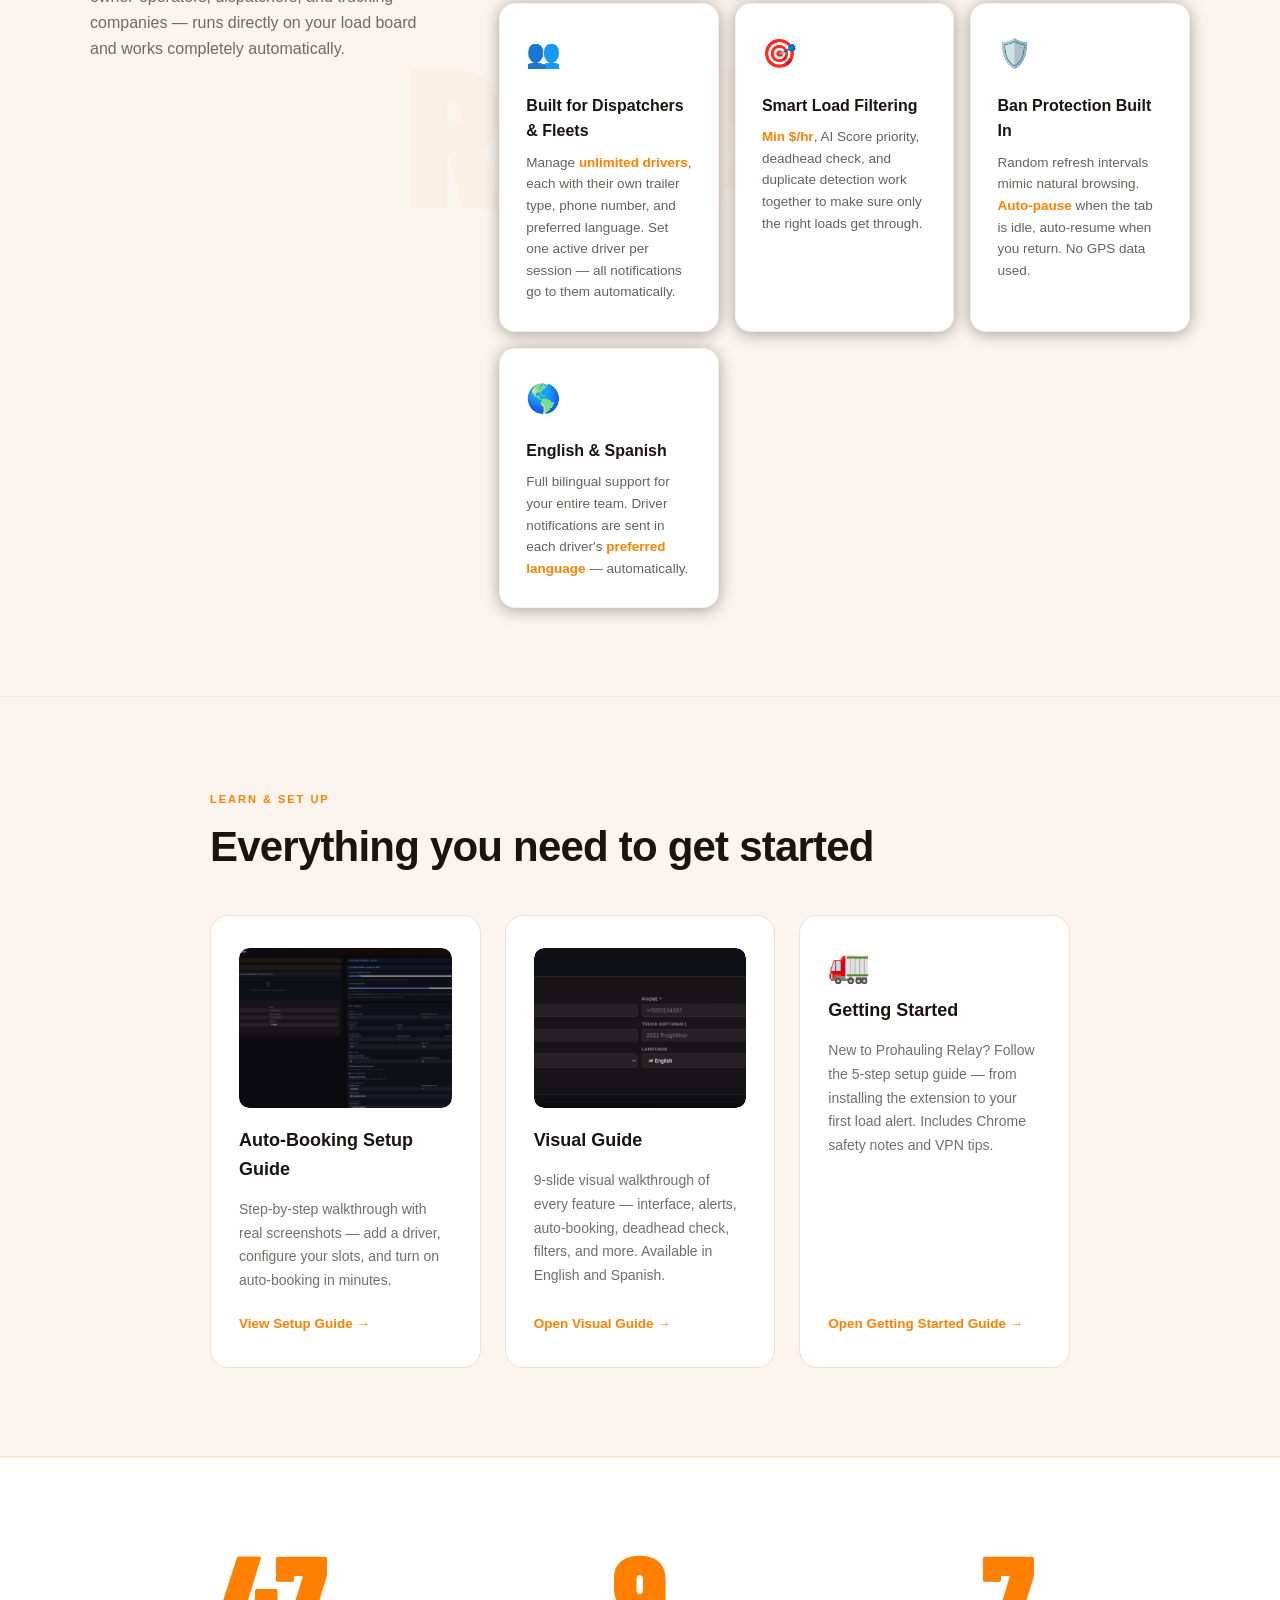
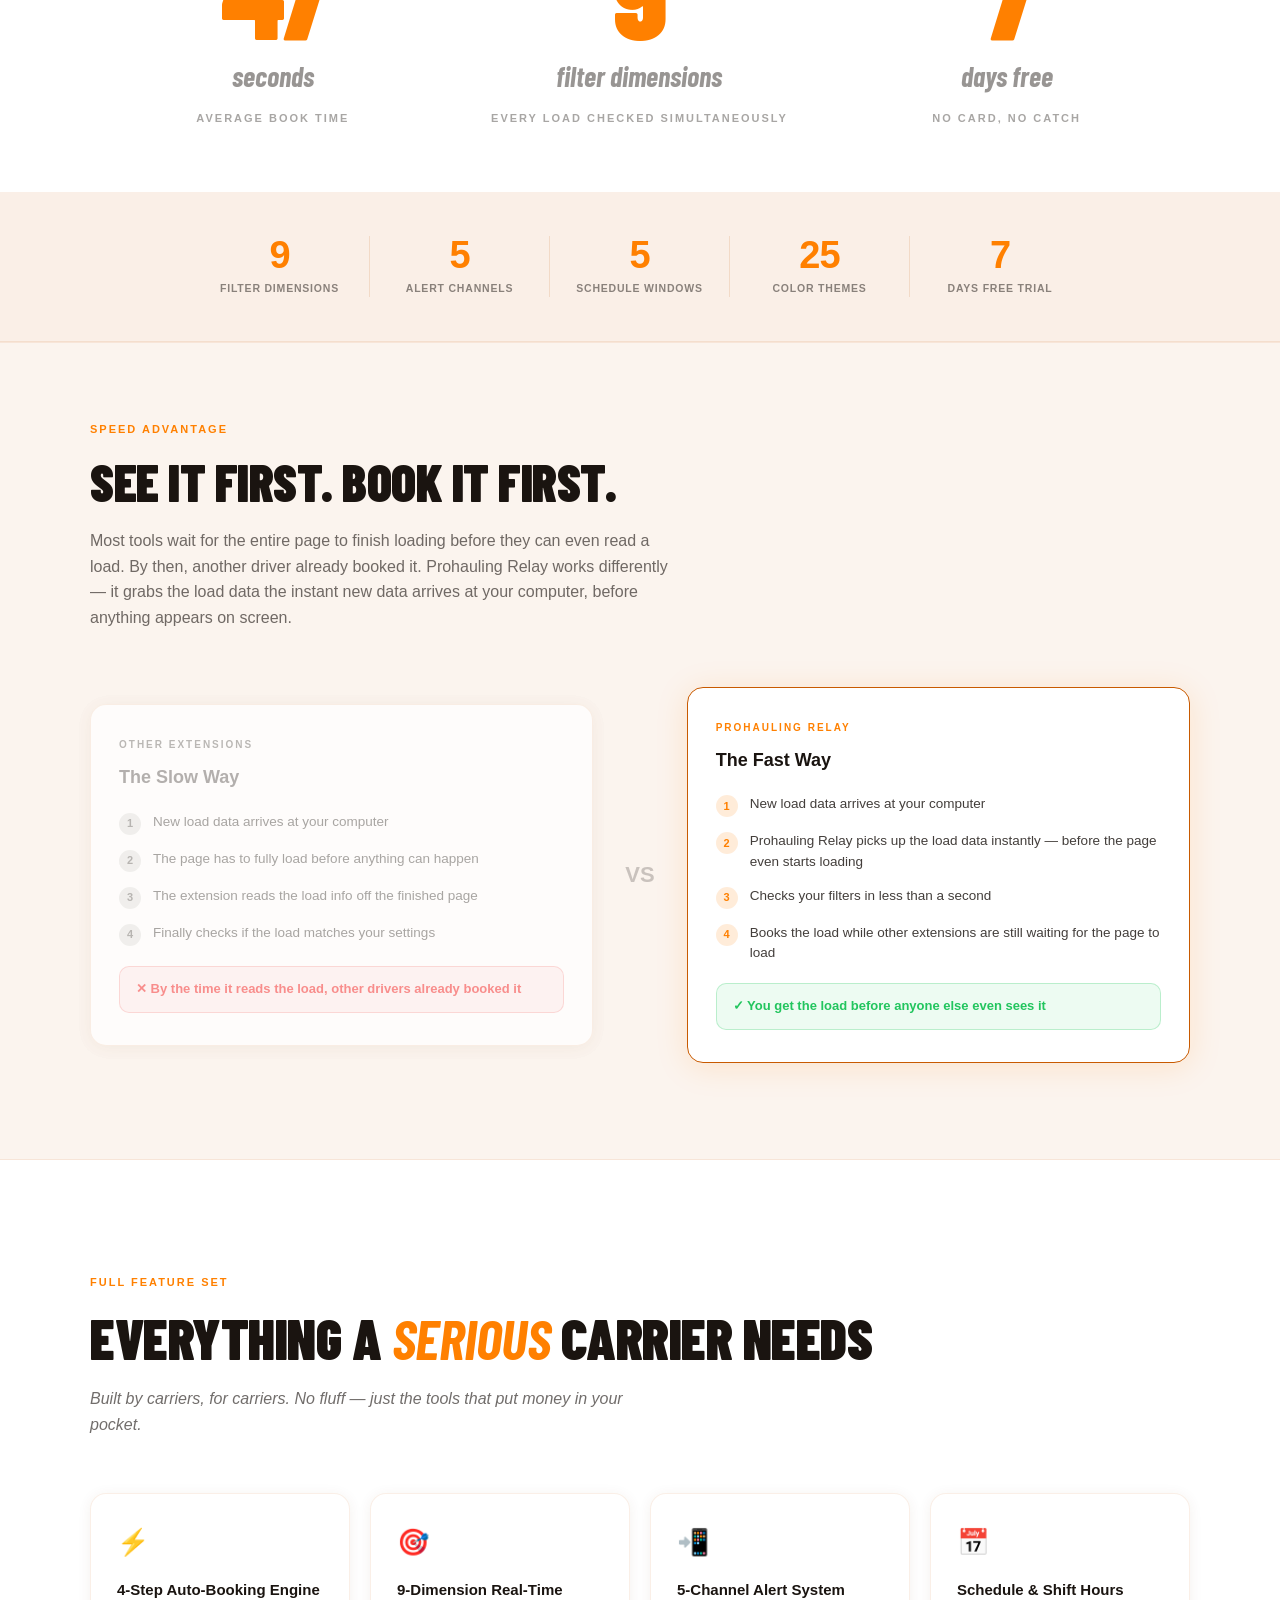
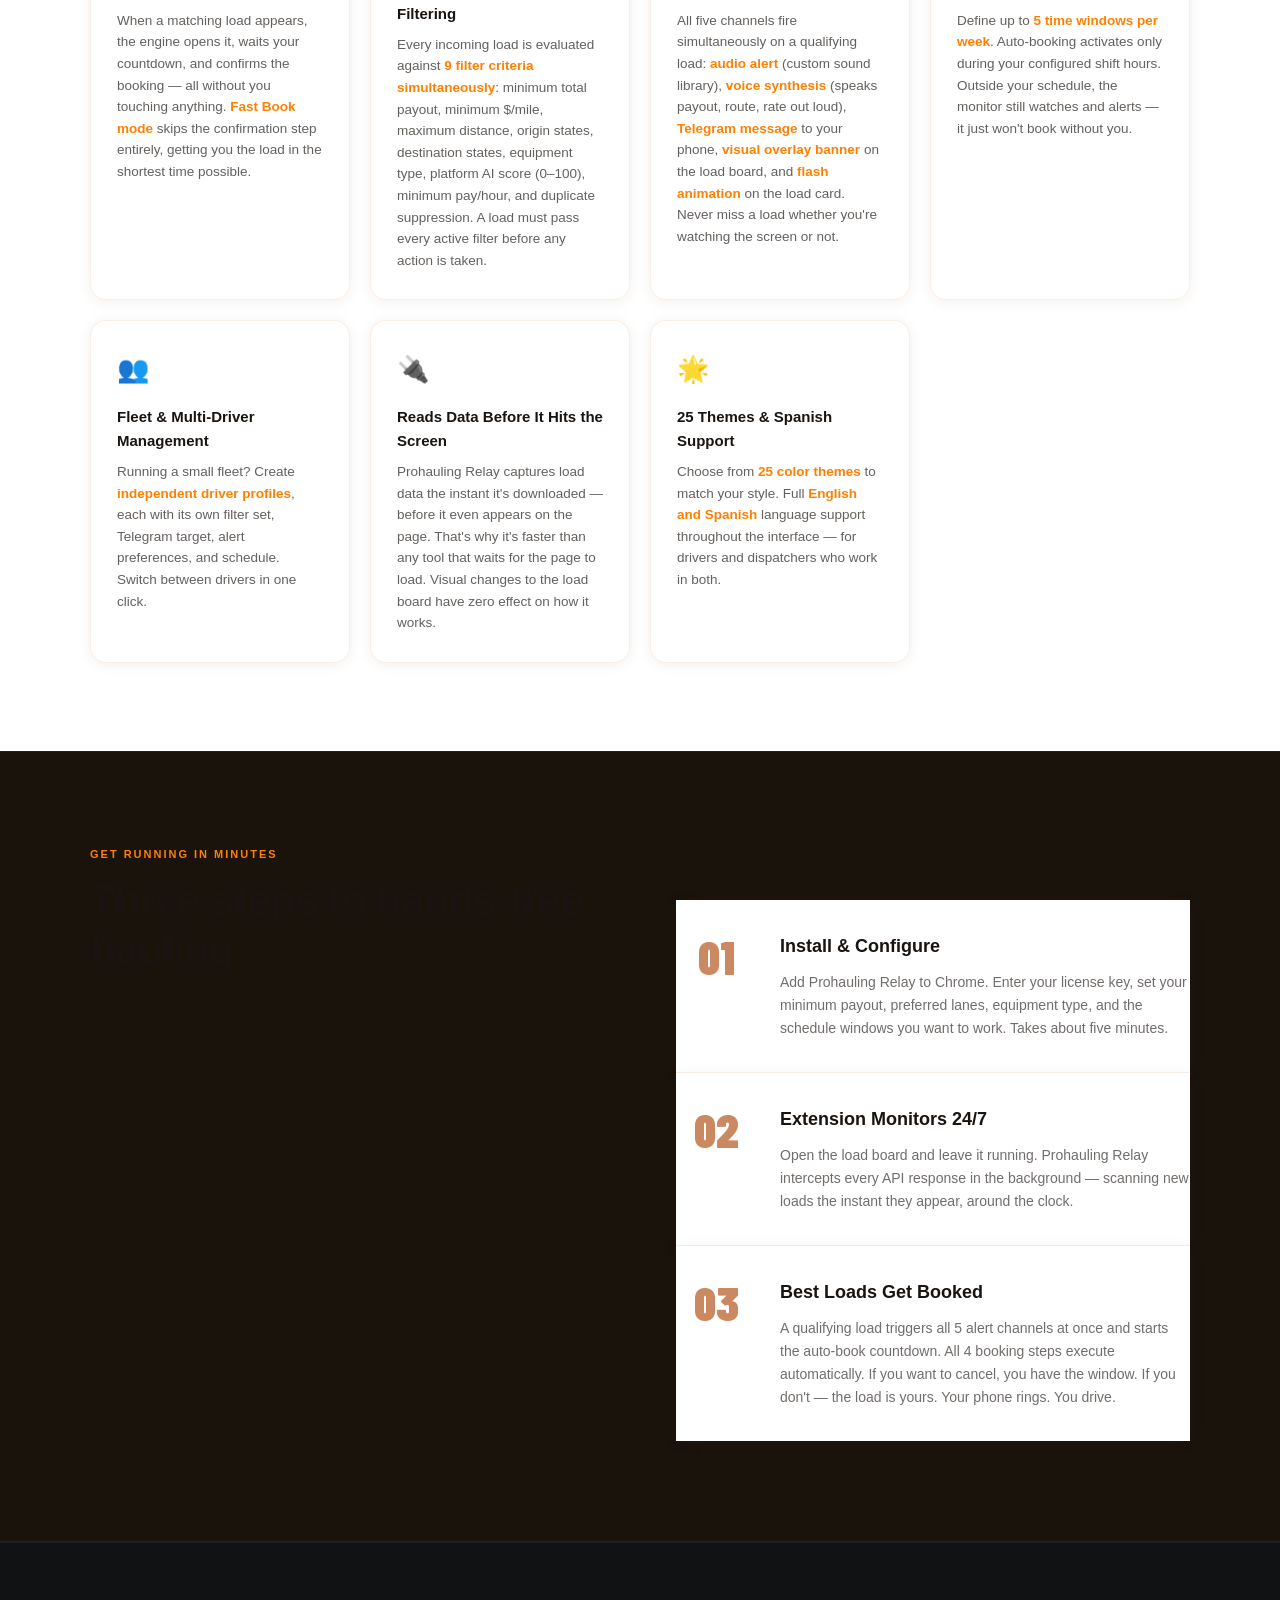
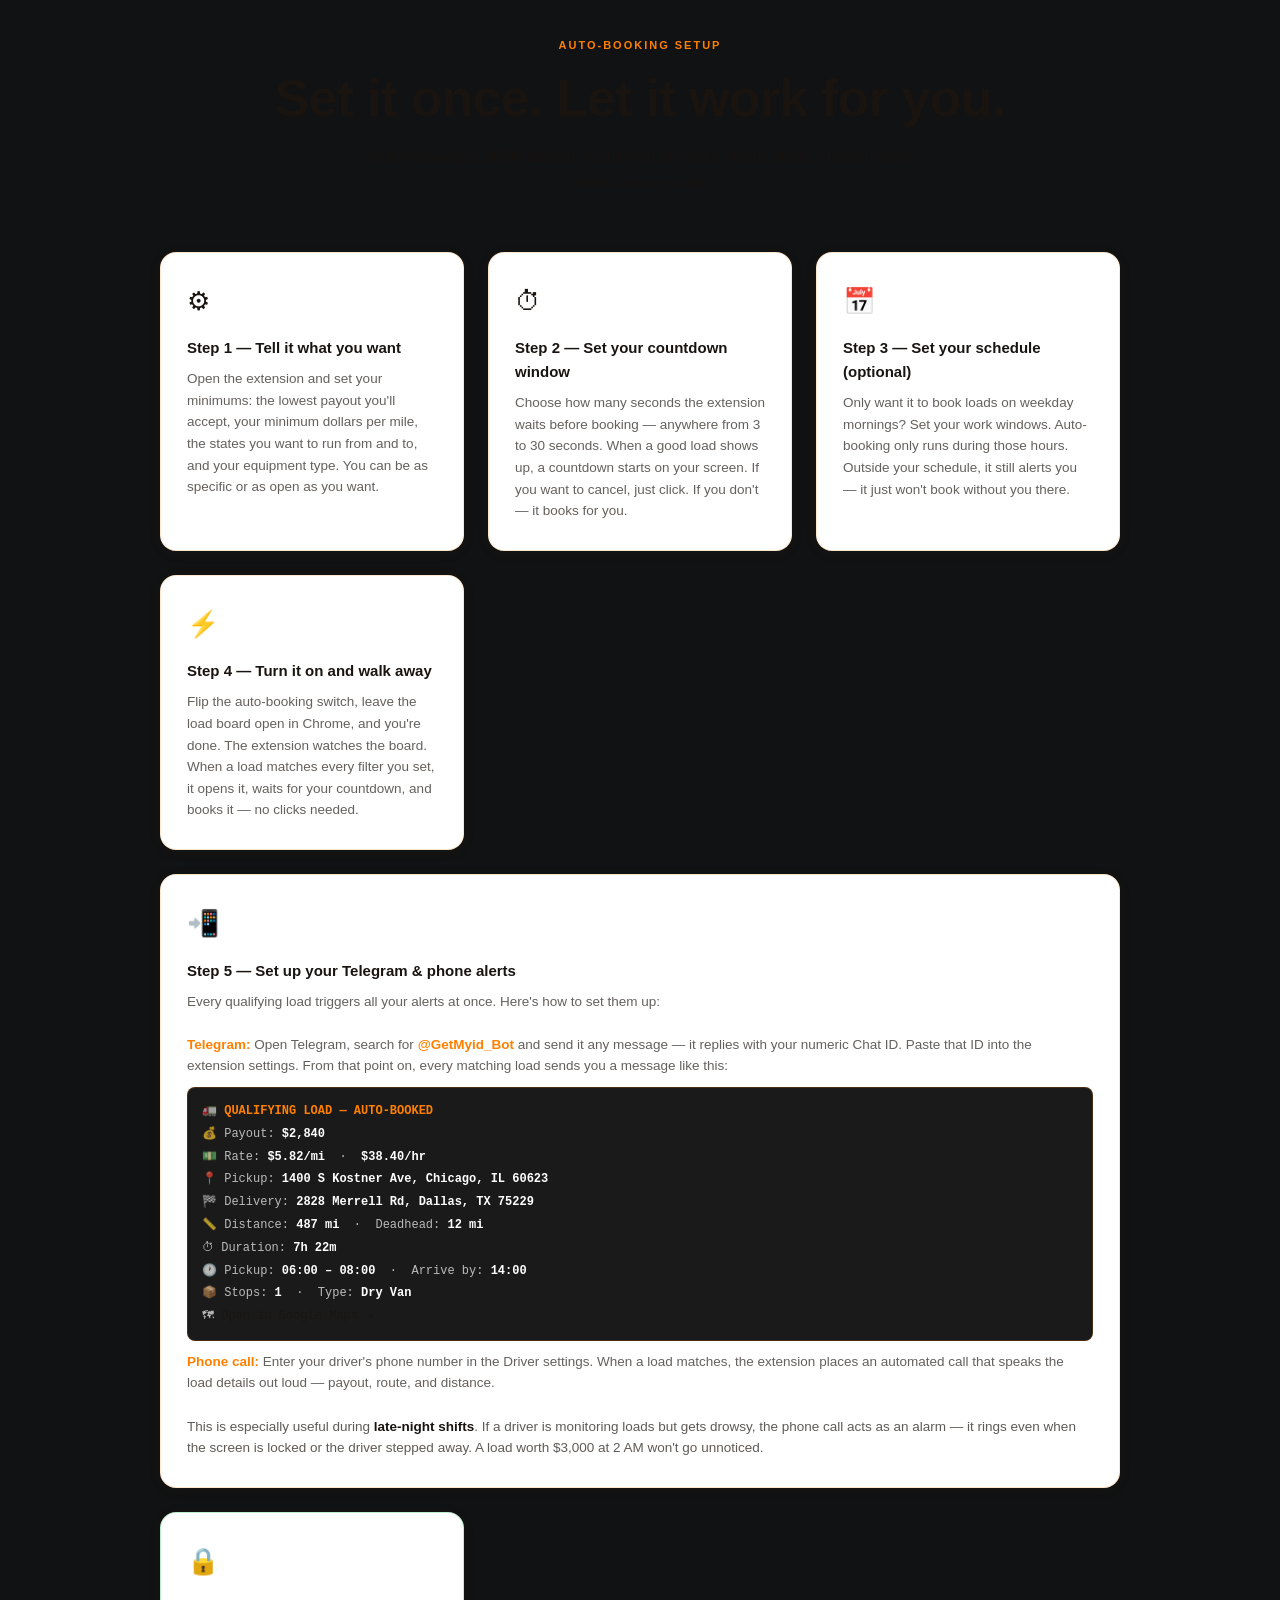
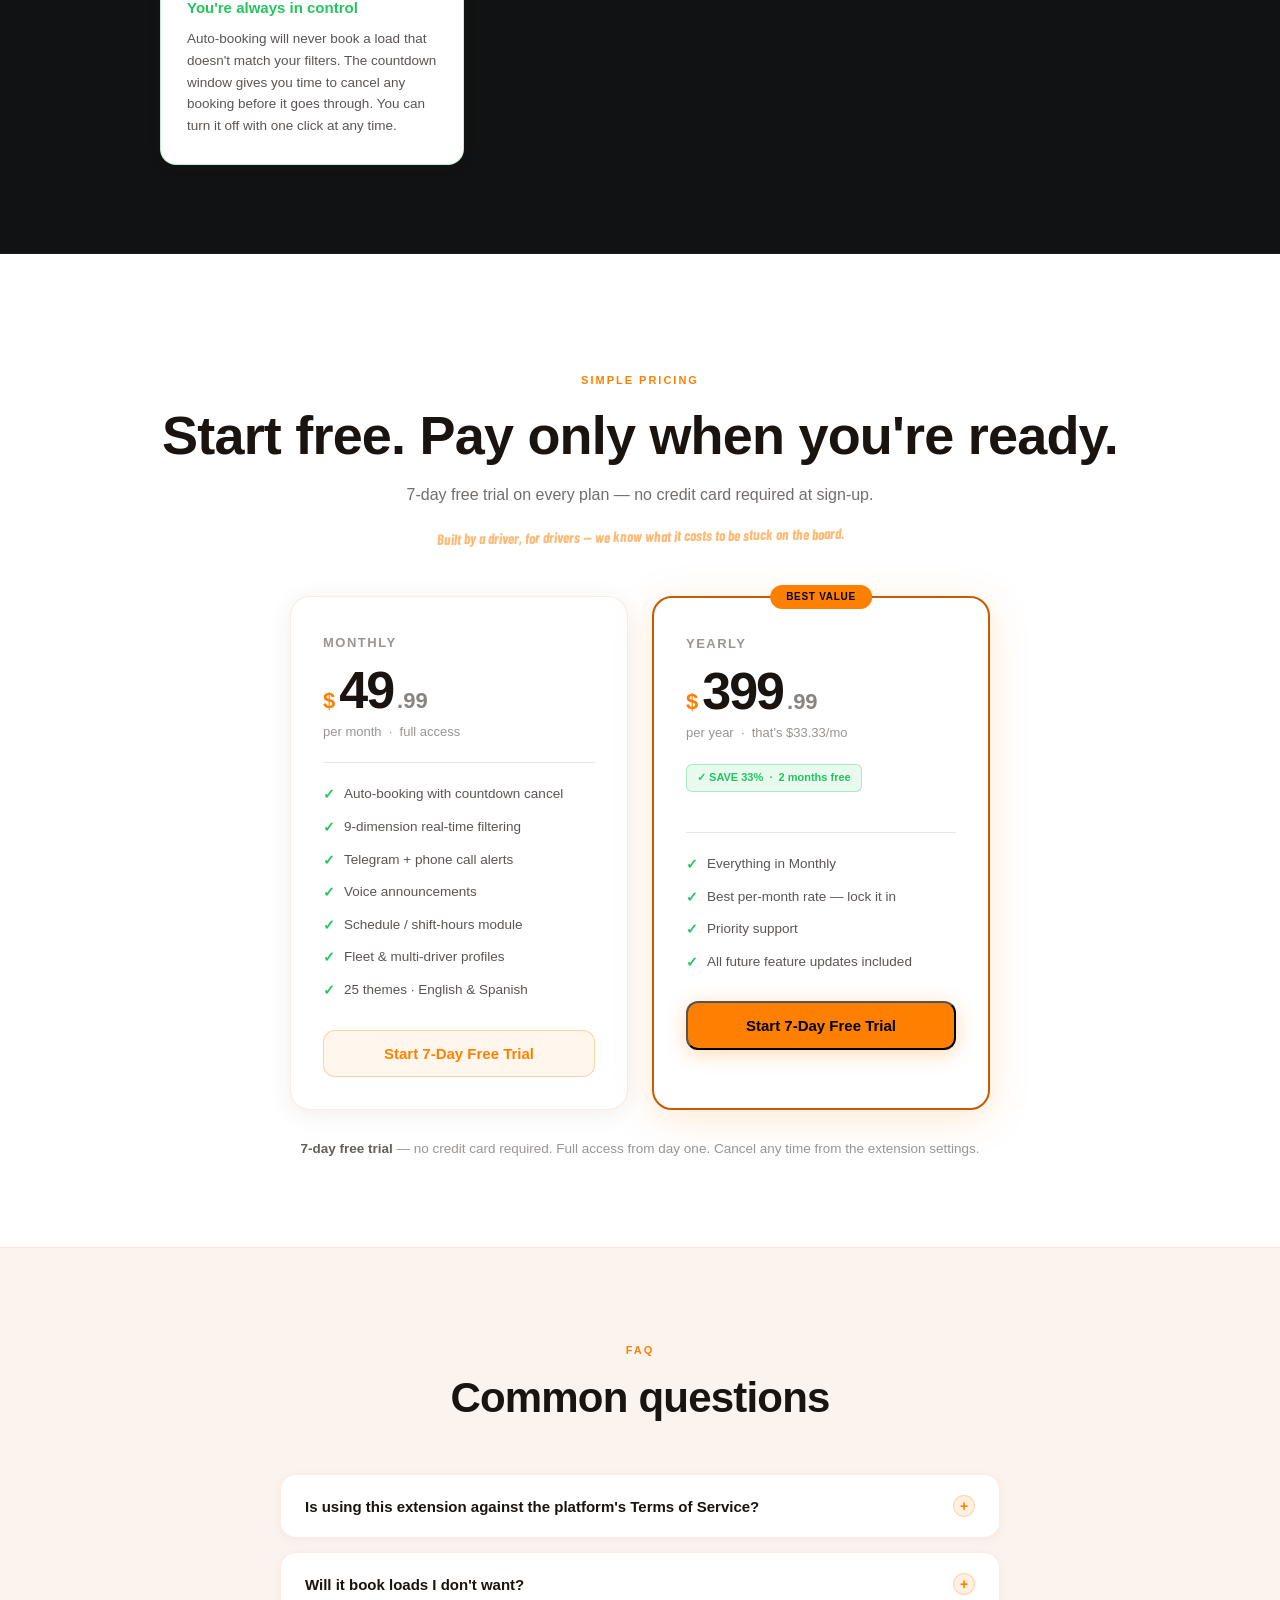
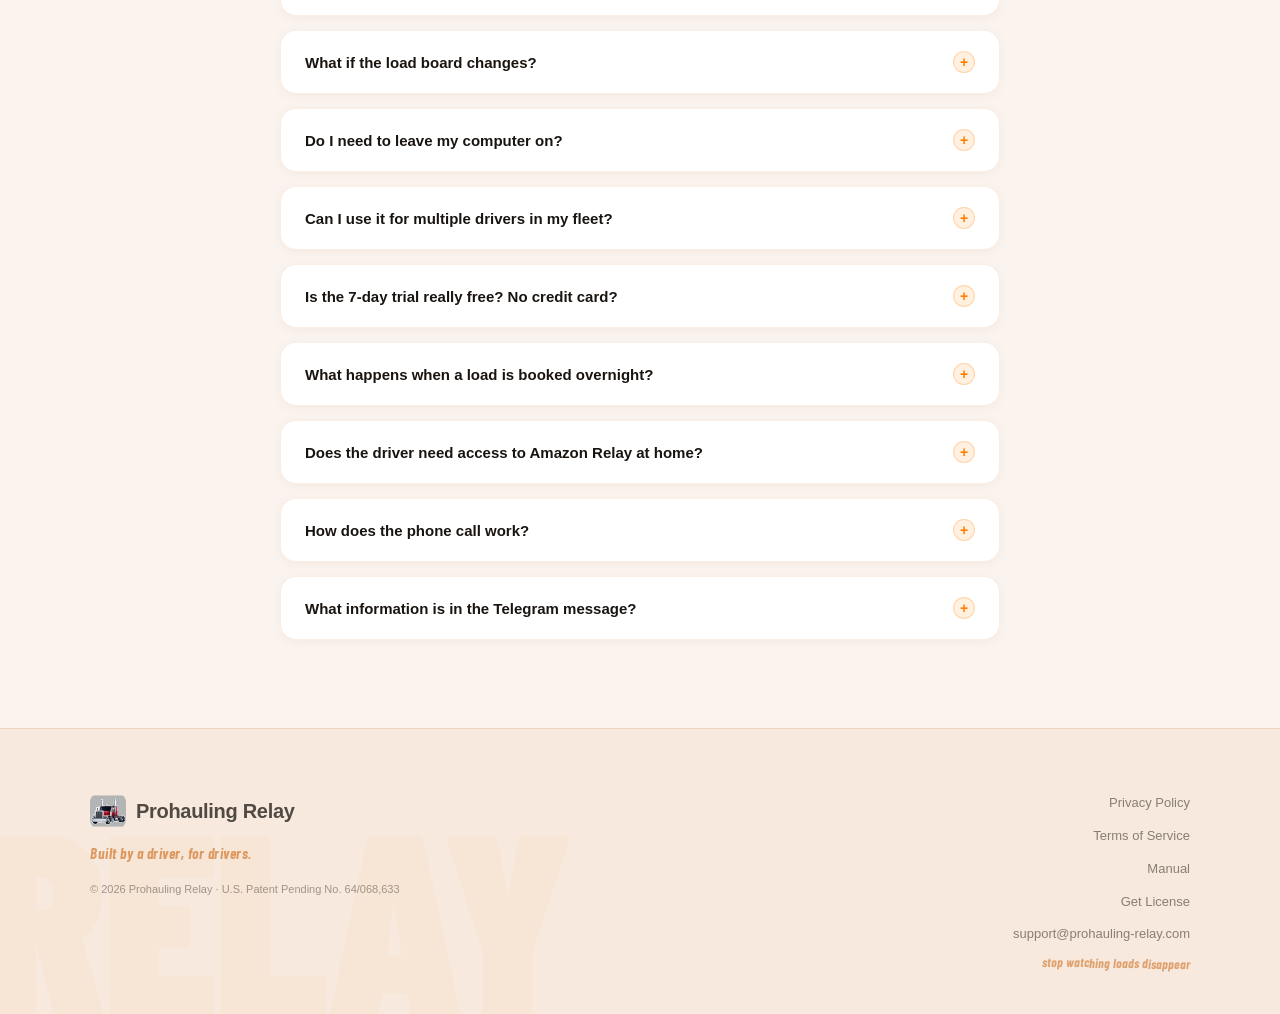
==== commit 0c354c22: "perf: self-host Barlow Condensed fonts, fix forced reflows - Self-host 5 Barlow Condensed WOFF2 vari" ====
--- a/index.html
+++ b/index.html
@@ -61,10 +61,8 @@
   <link rel="icon" type="image/png" sizes="128x128" href="icons/icon128.png">
   <link rel="apple-touch-icon" sizes="128x128" href="icons/icon128.png">
   <link rel="canonical" href="https://prohauling-relay.com/" />
-  <link rel="preconnect" href="https://fonts.googleapis.com">
-  <link rel="preconnect" href="https://fonts.gstatic.com" crossorigin>
-  <link rel="preload" as="style" href="https://fonts.googleapis.com/css2?family=Barlow+Condensed:ital,wght@0,300;0,400;0,700;0,900;1,700&display=swap">
-  <noscript><link rel="stylesheet" href="https://fonts.googleapis.com/css2?family=Barlow+Condensed:ital,wght@0,300;0,400;0,700;0,900;1,700&display=swap"></noscript>
+  <link rel="preload" as="font" type="font/woff2" href="fonts/barlow-condensed-700.woff2" crossorigin>
+  <link rel="stylesheet" href="fonts/barlow-condensed.css">
   <style>
     *, *::before, *::after { box-sizing: border-box; margin: 0; padding: 0; }
 
--- a/fonts/barlow-condensed.css
+++ b/fonts/barlow-condensed.css
@@ -0,0 +1,57 @@
+/* Barlow Condensed — self-hosted, latin subset only */
+/* Spanish characters (á é í ó ú ñ ü ¿ ¡) are all in U+0000-00FF latin range */
+
+@font-face {
+  font-family: 'Barlow Condensed';
+  font-style: normal;
+  font-weight: 300;
+  font-display: swap;
+  src: url('barlow-condensed-300.woff2') format('woff2');
+  unicode-range: U+0000-00FF, U+0131, U+0152-0153, U+02BB-02BC, U+02C6, U+02DA, U+02DC,
+    U+0304, U+0308, U+0329, U+2000-206F, U+20AC, U+2122, U+2191, U+2193, U+2212, U+2215,
+    U+FEFF, U+FFFD;
+}
+
+@font-face {
+  font-family: 'Barlow Condensed';
+  font-style: normal;
+  font-weight: 400;
+  font-display: swap;
+  src: url('barlow-condensed-400.woff2') format('woff2');
+  unicode-range: U+0000-00FF, U+0131, U+0152-0153, U+02BB-02BC, U+02C6, U+02DA, U+02DC,
+    U+0304, U+0308, U+0329, U+2000-206F, U+20AC, U+2122, U+2191, U+2193, U+2212, U+2215,
+    U+FEFF, U+FFFD;
+}
+
+@font-face {
+  font-family: 'Barlow Condensed';
+  font-style: normal;
+  font-weight: 700;
+  font-display: swap;
+  src: url('barlow-condensed-700.woff2') format('woff2');
+  unicode-range: U+0000-00FF, U+0131, U+0152-0153, U+02BB-02BC, U+02C6, U+02DA, U+02DC,
+    U+0304, U+0308, U+0329, U+2000-206F, U+20AC, U+2122, U+2191, U+2193, U+2212, U+2215,
+    U+FEFF, U+FFFD;
+}
+
+@font-face {
+  font-family: 'Barlow Condensed';
+  font-style: normal;
+  font-weight: 900;
+  font-display: swap;
+  src: url('barlow-condensed-900.woff2') format('woff2');
+  unicode-range: U+0000-00FF, U+0131, U+0152-0153, U+02BB-02BC, U+02C6, U+02DA, U+02DC,
+    U+0304, U+0308, U+0329, U+2000-206F, U+20AC, U+2122, U+2191, U+2193, U+2212, U+2215,
+    U+FEFF, U+FFFD;
+}
+
+@font-face {
+  font-family: 'Barlow Condensed';
+  font-style: italic;
+  font-weight: 700;
+  font-display: swap;
+  src: url('barlow-condensed-700-italic.woff2') format('woff2');
+  unicode-range: U+0000-00FF, U+0131, U+0152-0153, U+02BB-02BC, U+02C6, U+02DA, U+02DC,
+    U+0304, U+0308, U+0329, U+2000-206F, U+20AC, U+2122, U+2191, U+2193, U+2212, U+2215,
+    U+FEFF, U+FFFD;
+}
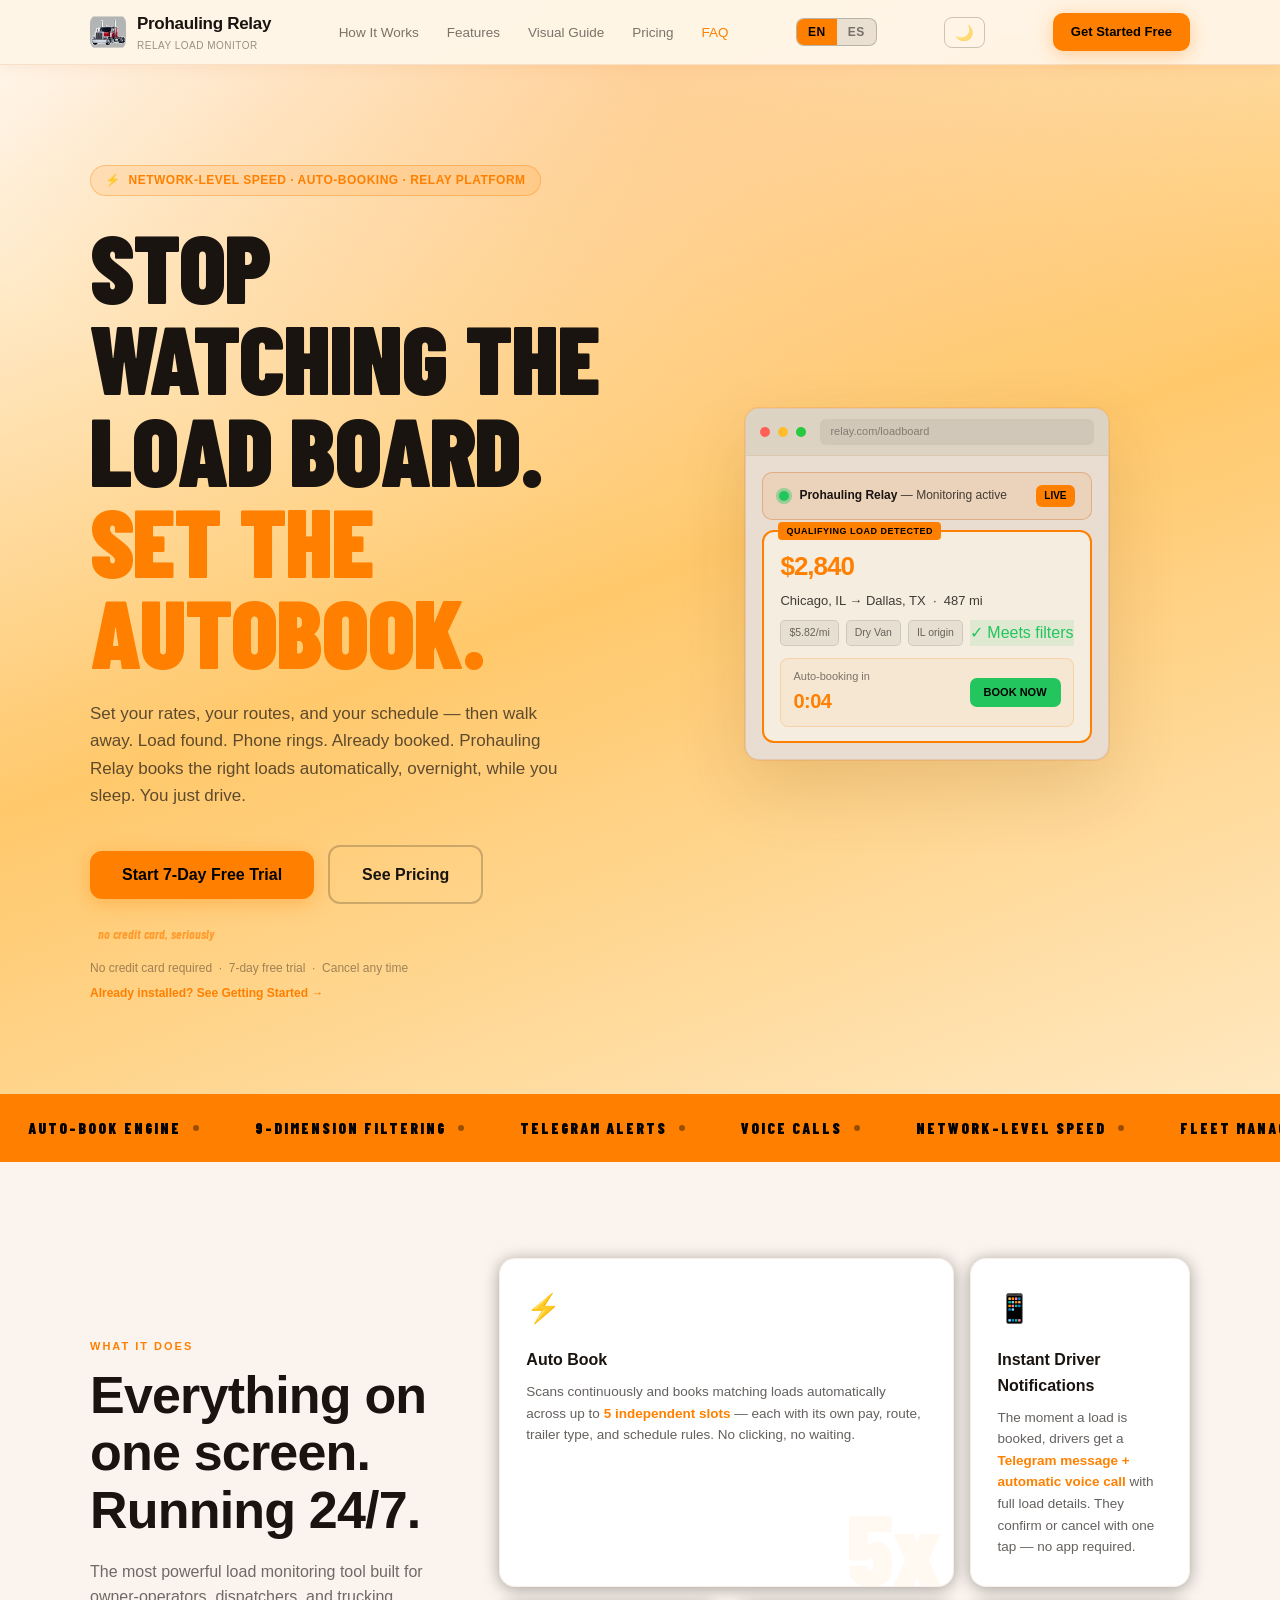
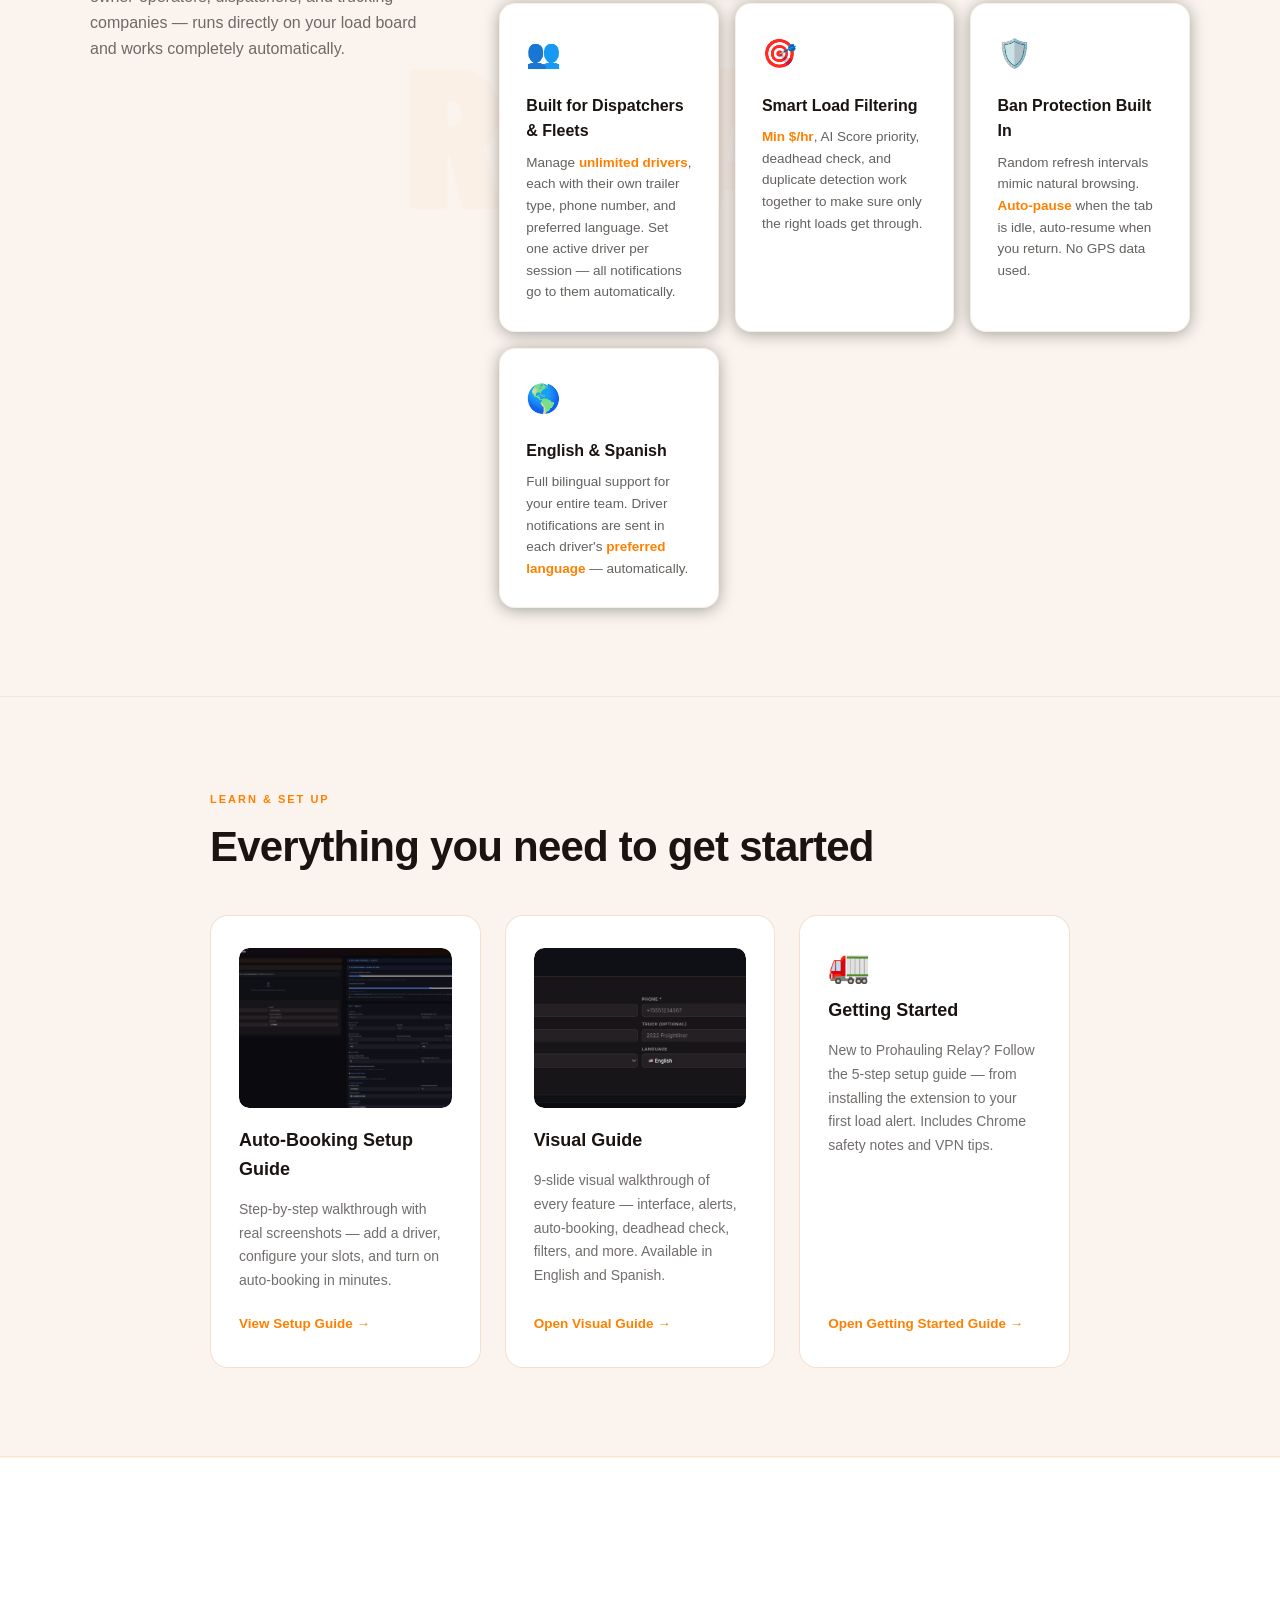
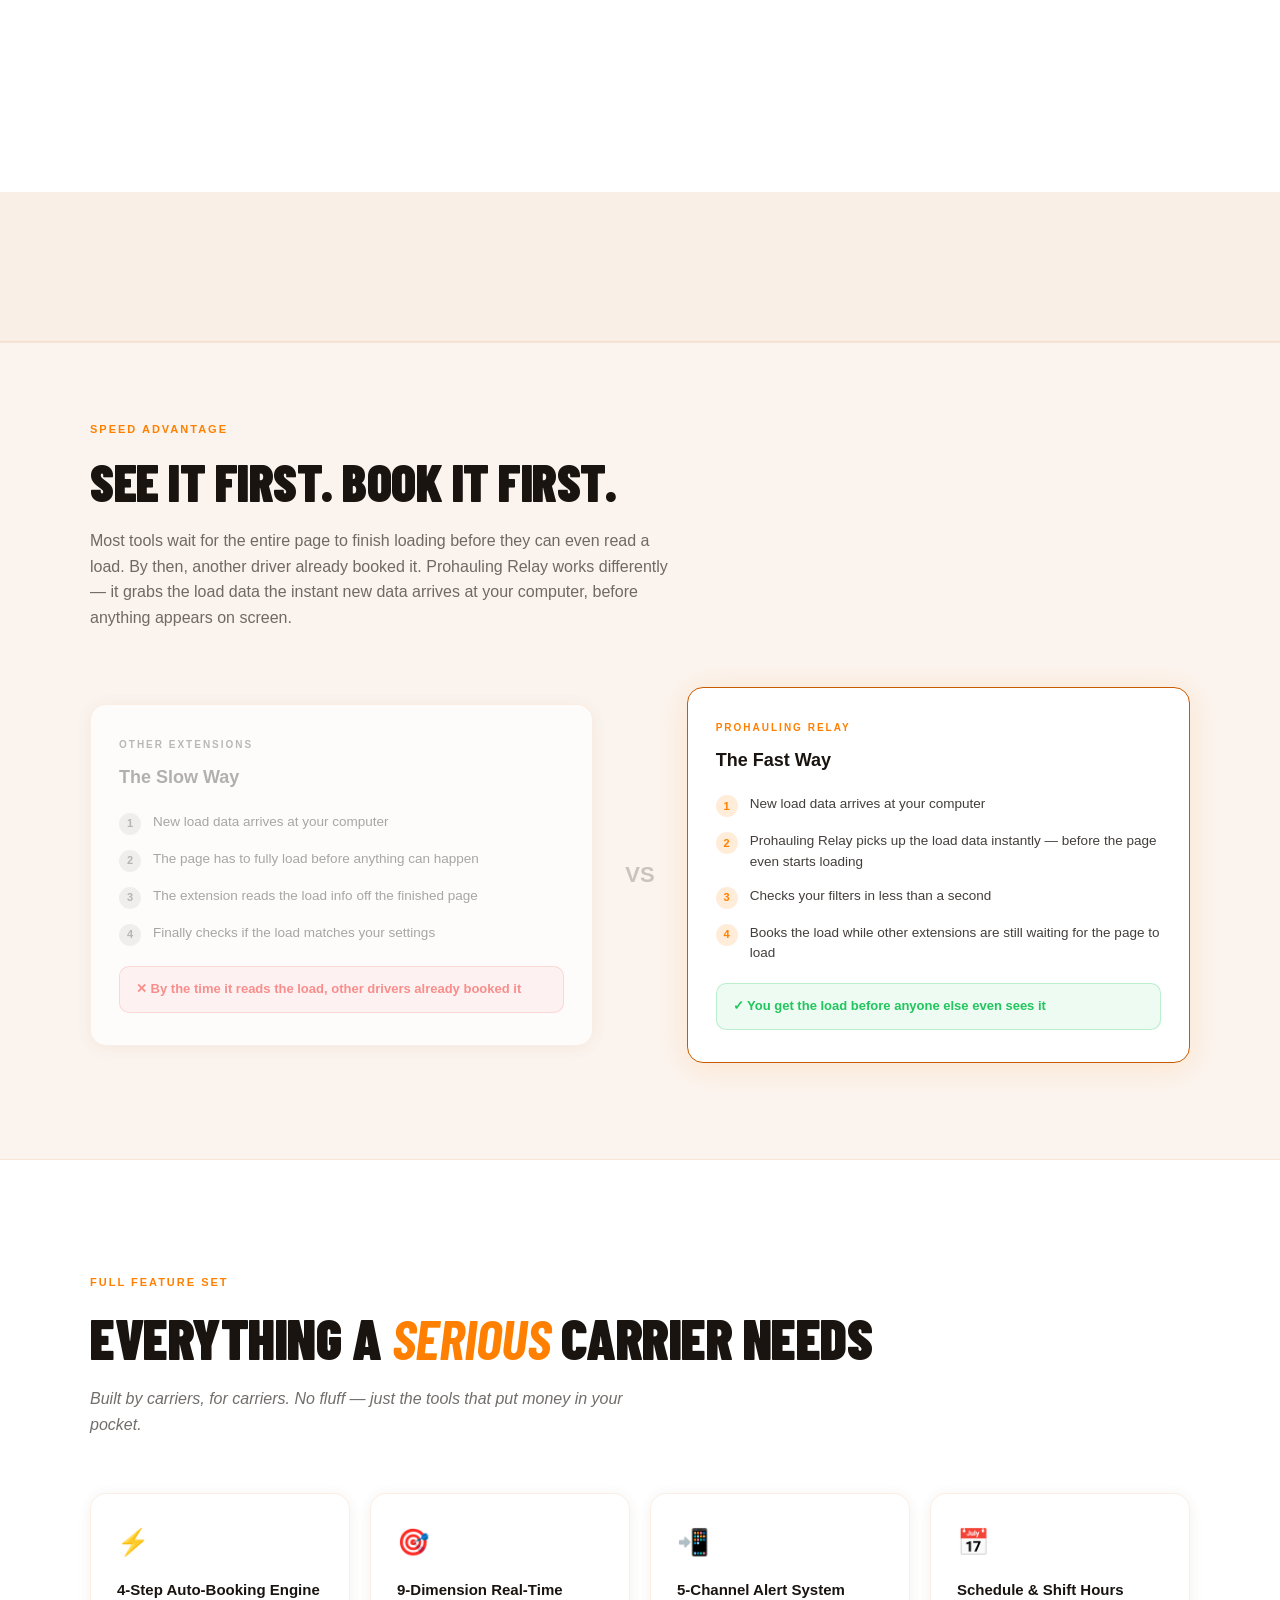
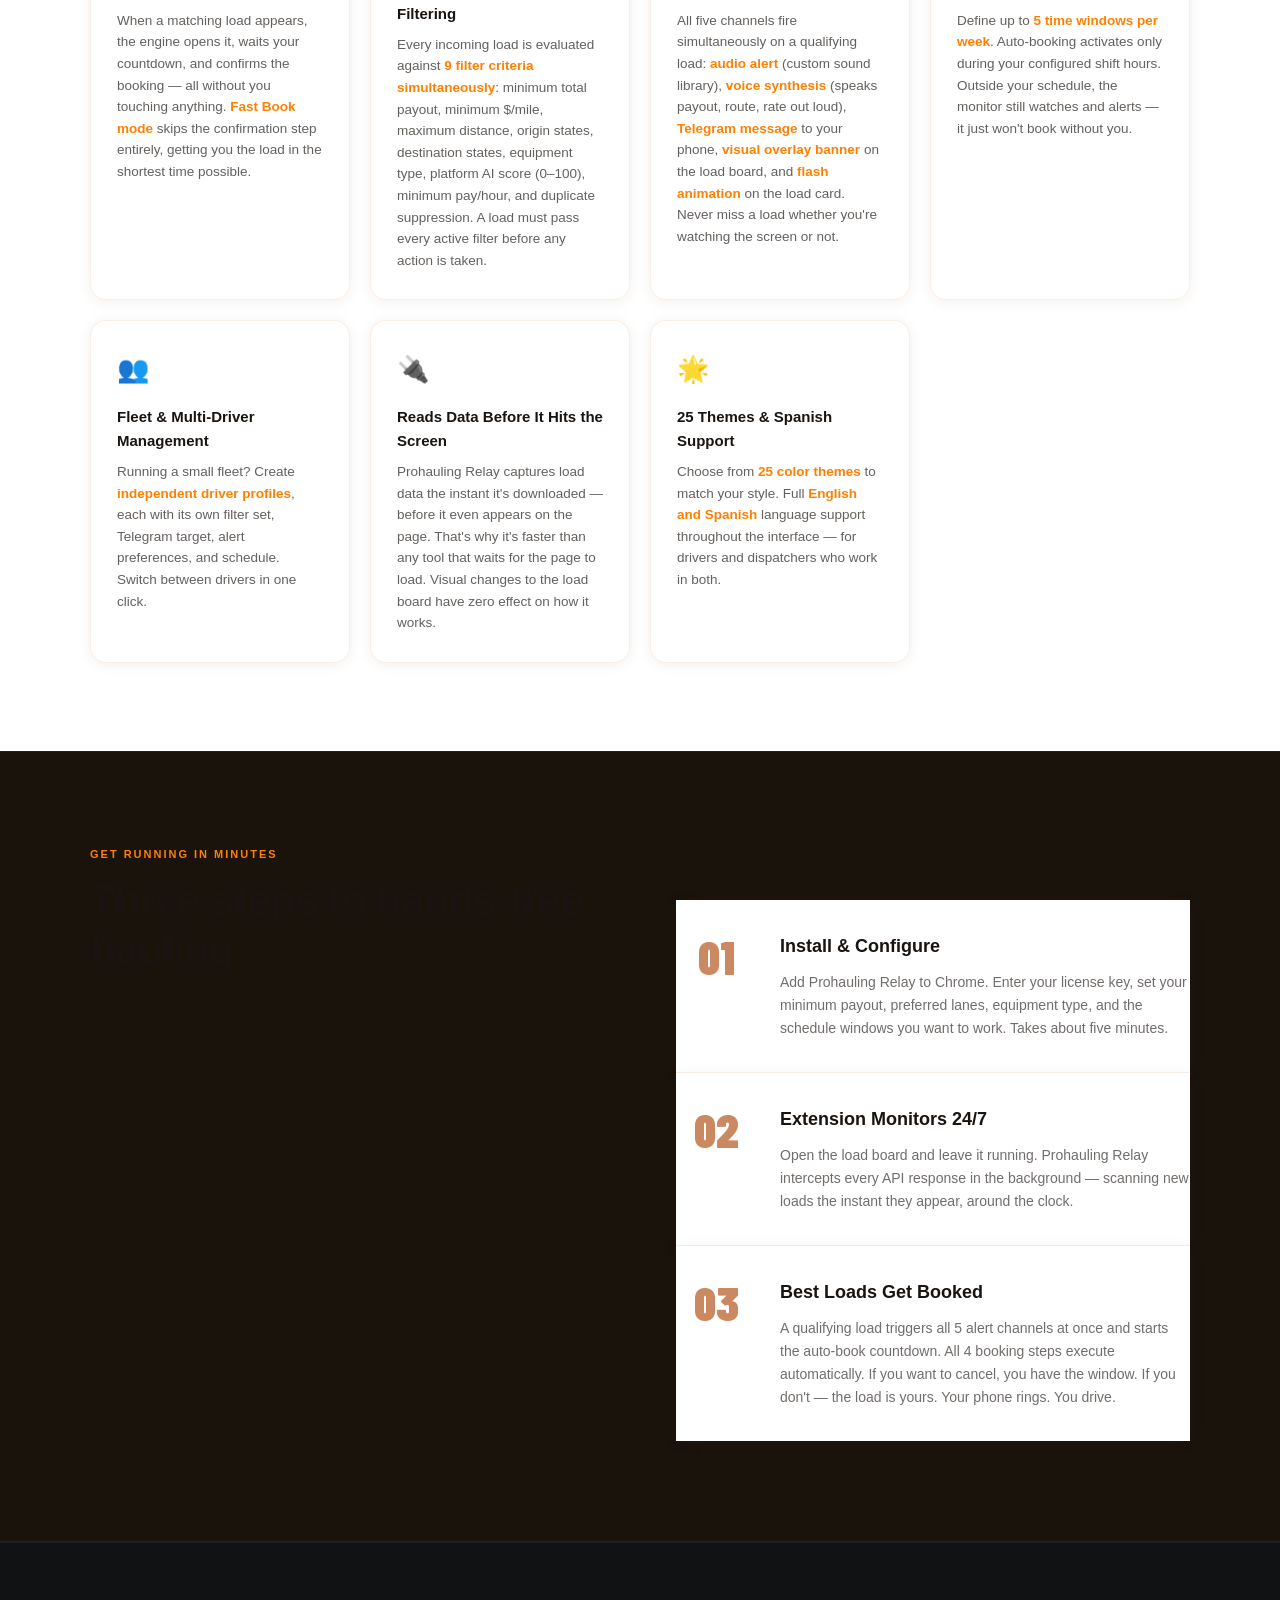
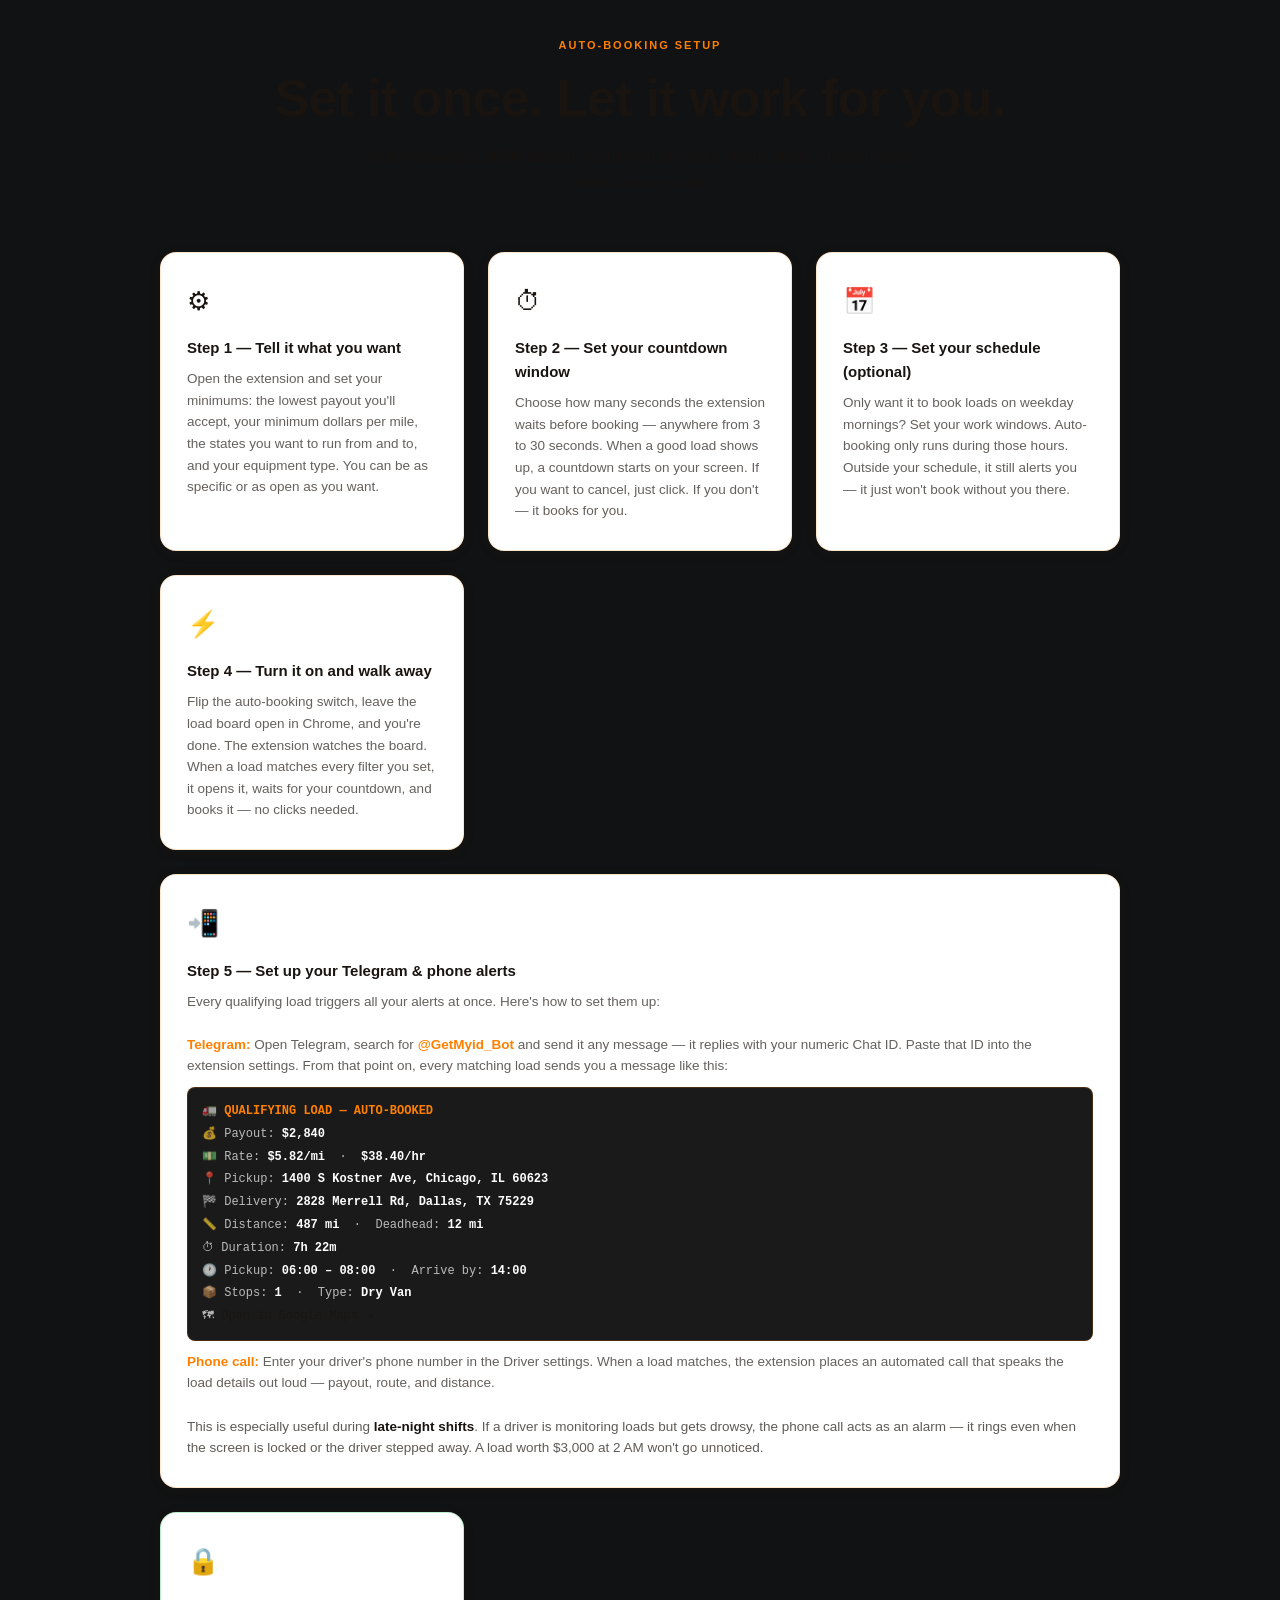
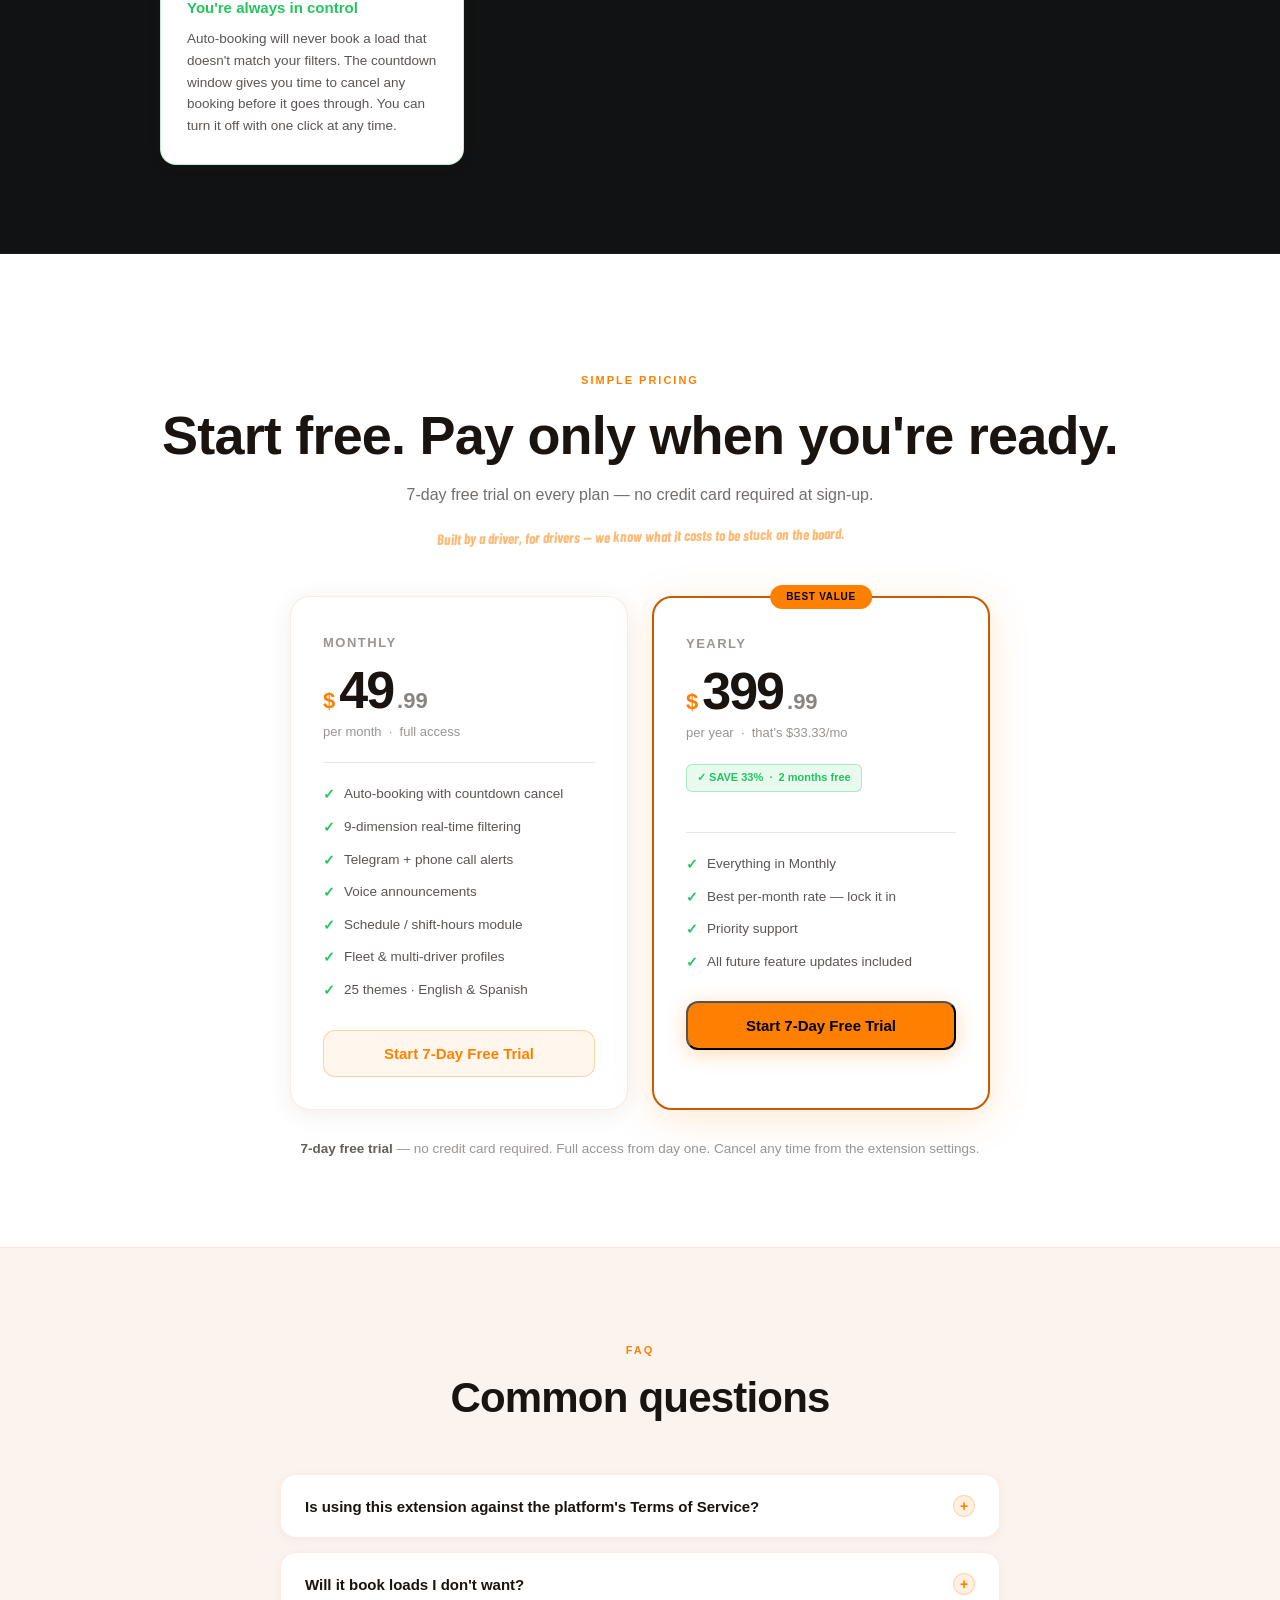
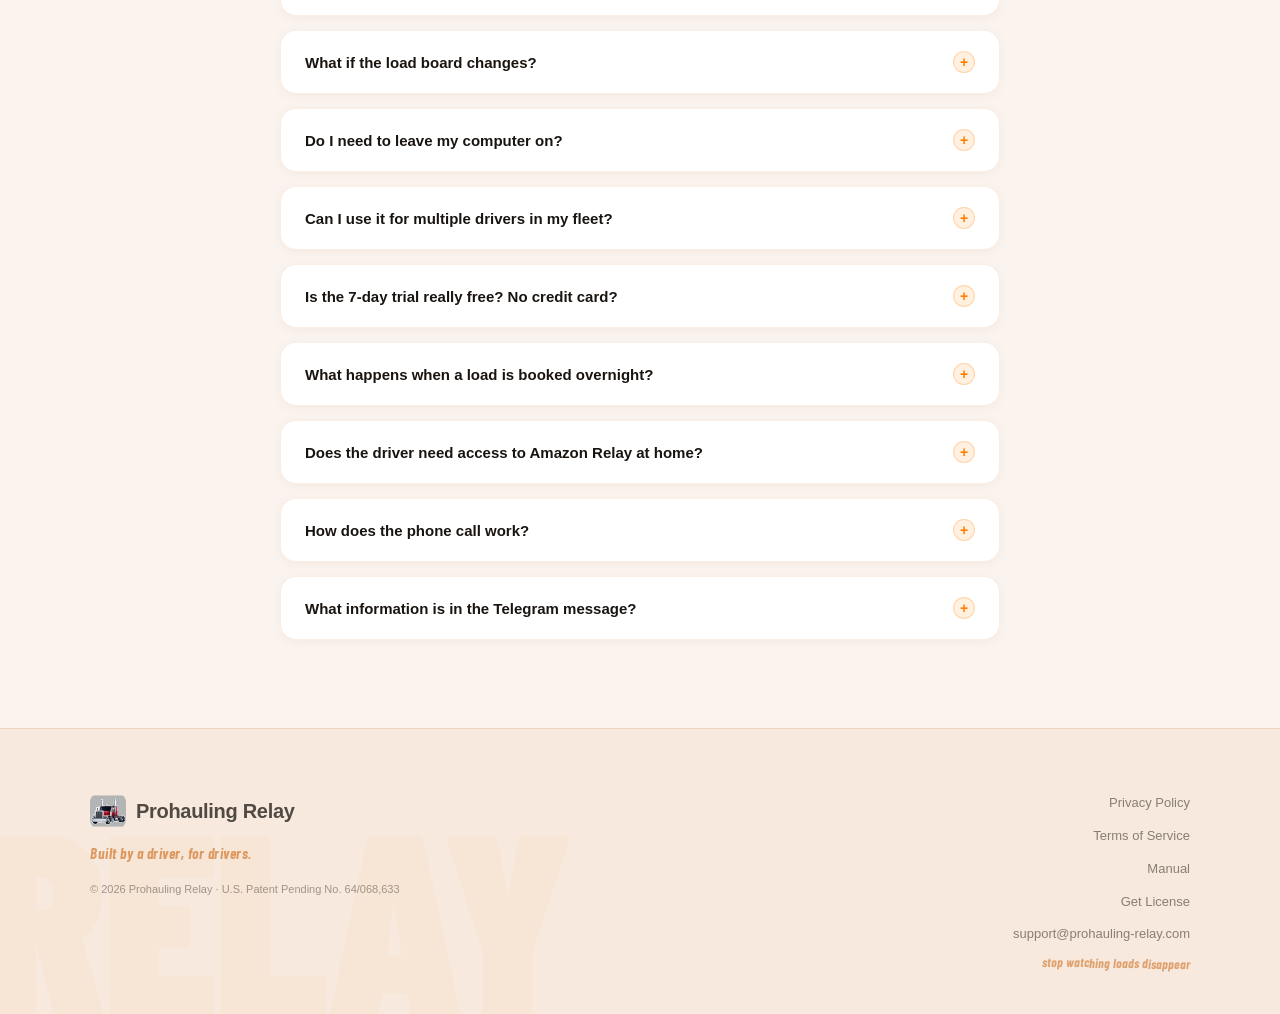
==== commit cb16a0a8: "Fix CSP-blocked onclick handlers on welcome and index pages Remove all inline onclick/onkeydown attr" ====
--- a/index.html
+++ b/index.html
@@ -2127,11 +2127,11 @@
       <li><a href="#faq"          data-section="faq"          id="nav-faq">FAQ</a></li>
     </ul>
     <div class="lang-toggle nav-lang-desktop" id="langToggleDesktop">
-      <button class="lang-btn active" id="langBtnEnDesktop" onclick="setLanguage('en')">EN</button>
-      <button class="lang-btn"        id="langBtnEsDesktop" onclick="setLanguage('es')">ES</button>
+      <button class="lang-btn active" id="langBtnEnDesktop">EN</button>
+      <button class="lang-btn"        id="langBtnEsDesktop">ES</button>
     </div>
-    <button id="theme-toggle" onclick="toggleTheme()" aria-label="Toggle light/dark mode" style="background:none;border:1px solid rgba(255,255,255,0.15);border-radius:8px;padding:7px 10px;cursor:pointer;font-size:15px;line-height:1;color:var(--muted);transition:border-color .15s,color .15s;" title="Toggle light/dark mode">☀️</button>
-    <a href="#" onclick="openTrialModal();return false;" class="btn btn-primary nav-cta-desktop" style="font-size:13px;padding:9px 18px;" id="nav-cta">Get Started Free</a>
+    <button id="theme-toggle" aria-label="Toggle light/dark mode" style="background:none;border:1px solid rgba(255,255,255,0.15);border-radius:8px;padding:7px 10px;cursor:pointer;font-size:15px;line-height:1;color:var(--muted);transition:border-color .15s,color .15s;" title="Toggle light/dark mode">☀️</button>
+    <a href="#" class="btn btn-primary nav-cta-desktop" style="font-size:13px;padding:9px 18px;" id="nav-cta">Get Started Free</a>
     <button class="hamburger" id="hamburger" aria-label="Open menu">
       <span></span><span></span><span></span>
     </button>
@@ -2151,11 +2151,11 @@
   <!-- Controls row: EN/ES | ☀️ | Get Started -->
   <div style="display:flex;align-items:center;gap:10px;padding-top:12px;">
     <div class="lang-toggle" id="langToggleMobile">
-      <button class="lang-btn active" id="langBtnEnMobile" onclick="setLanguage('en')">EN</button>
-      <button class="lang-btn"        id="langBtnEsMobile" onclick="setLanguage('es')">ES</button>
+      <button class="lang-btn active" id="langBtnEnMobile">EN</button>
+      <button class="lang-btn"        id="langBtnEsMobile">ES</button>
     </div>
-    <button id="theme-toggle-mobile" onclick="toggleTheme()" aria-label="Toggle light/dark mode" style="background:none;border:1px solid rgba(255,255,255,0.2);border-radius:8px;padding:6px 9px;cursor:pointer;font-size:15px;line-height:1;color:rgba(255,255,255,0.6);flex-shrink:0;">☀️</button>
-    <a href="#" onclick="openTrialModal();return false;" id="mobile-cta" style="flex:1;display:block;background:var(--orange);color:#000;font-weight:800;font-size:14px;text-align:center;padding:11px;border-radius:10px;">Get Started Free</a>
+    <button id="theme-toggle-mobile" aria-label="Toggle light/dark mode" style="background:none;border:1px solid rgba(255,255,255,0.2);border-radius:8px;padding:6px 9px;cursor:pointer;font-size:15px;line-height:1;color:rgba(255,255,255,0.6);flex-shrink:0;">☀️</button>
+    <a href="#" id="mobile-cta" style="flex:1;display:block;background:var(--orange);color:#000;font-weight:800;font-size:14px;text-align:center;padding:11px;border-radius:10px;">Get Started Free</a>
   </div>
 </div>
 
@@ -2176,7 +2176,7 @@
       </p>
 
       <div class="hero-ctas reveal delay-3">
-        <button onclick="openTrialModal()" class="btn btn-primary btn-lg" id="hero-cta-primary">Start 7-Day Free Trial</button>
+        <button class="btn btn-primary btn-lg" id="hero-cta-primary">Start 7-Day Free Trial</button>
         <a href="#pricing" class="btn btn-outline btn-lg" id="hero-cta-secondary">See Pricing</a>
       </div>
       <span class="hero-annotation reveal delay-3">no credit card, seriously</span>
@@ -2325,7 +2325,7 @@
       <a href="tutorial.html" class="guide-card-link">
         <div class="guide-card-inner">
           <div class="guide-thumb-wrap">
-            <img src="tutorial/step4-overview.webp" alt="Auto-Booking Setup Preview" class="guide-thumb" loading="lazy" width="5108" height="2678" onclick="openLightbox(this,event)">
+            <img src="tutorial/step4-overview.webp" alt="Auto-Booking Setup Preview" class="guide-thumb" loading="lazy" width="5108" height="2678">
             <div class="guide-thumb-hint">Tap to zoom</div>
           </div>
           <div class="guide-card-title" id="guide1-title">Auto-Booking Setup Guide</div>
@@ -2338,7 +2338,7 @@
       <a href="slides.html" class="guide-card-link">
         <div class="guide-card-inner">
           <div class="guide-thumb-wrap">
-            <img src="tutorial/step1b-add-driver.webp" alt="Visual Guide Preview" class="guide-thumb" loading="lazy" width="2470" height="750" onclick="openLightbox(this,event)">
+            <img src="tutorial/step1b-add-driver.webp" alt="Visual Guide Preview" class="guide-thumb" loading="lazy" width="2470" height="750">
             <div class="guide-thumb-hint">Tap to zoom</div>
           </div>
           <div class="guide-card-title" id="guide2-title">Visual Guide</div>
@@ -2683,7 +2683,7 @@
           <li id="plan1-f6">Fleet &amp; multi-driver profiles</li>
           <li id="plan1-f7">25 themes · English &amp; Spanish</li>
         </ul>
-        <button onclick="openTrialModal()" class="btn-plan btn-plan-secondary" id="plan1-cta">Start 7-Day Free Trial</button>
+        <button class="btn-plan btn-plan-secondary" id="plan1-cta">Start 7-Day Free Trial</button>
       </div>
 
       <div class="price-card featured reveal delay-2">
@@ -2703,7 +2703,7 @@
           <li id="plan2-f3">Priority support</li>
           <li id="plan2-f4">All future feature updates included</li>
         </ul>
-        <button onclick="openTrialModal()" class="btn-plan btn-plan-primary" id="plan2-cta">Start 7-Day Free Trial</button>
+        <button class="btn-plan btn-plan-primary" id="plan2-cta">Start 7-Day Free Trial</button>
       </div>
 
     </div>
@@ -2725,7 +2725,7 @@
     <div class="faq-list">
 
       <div class="faq-item reveal delay-1">
-        <button class="faq-question" onclick="toggleFaq(this)">
+        <button class="faq-question">
           <span id="faq1-q">Is using this extension against the platform's Terms of Service?</span>
           <div class="faq-icon">+</div>
         </button>
@@ -2735,7 +2735,7 @@
       </div>
 
       <div class="faq-item reveal delay-2">
-        <button class="faq-question" onclick="toggleFaq(this)">
+        <button class="faq-question">
           <span id="faq2-q">Will it book loads I don't want?</span>
           <div class="faq-icon">+</div>
         </button>
@@ -2745,7 +2745,7 @@
       </div>
 
       <div class="faq-item reveal delay-3">
-        <button class="faq-question" onclick="toggleFaq(this)">
+        <button class="faq-question">
           <span id="faq3-q">What if the load board changes?</span>
           <div class="faq-icon">+</div>
         </button>
@@ -2755,7 +2755,7 @@
       </div>
 
       <div class="faq-item reveal delay-4">
-        <button class="faq-question" onclick="toggleFaq(this)">
+        <button class="faq-question">
           <span id="faq4-q">Do I need to leave my computer on?</span>
           <div class="faq-icon">+</div>
         </button>
@@ -2765,7 +2765,7 @@
       </div>
 
       <div class="faq-item reveal delay-5">
-        <button class="faq-question" onclick="toggleFaq(this)">
+        <button class="faq-question">
           <span id="faq5-q">Can I use it for multiple drivers in my fleet?</span>
           <div class="faq-icon">+</div>
         </button>
@@ -2775,7 +2775,7 @@
       </div>
 
       <div class="faq-item reveal delay-6">
-        <button class="faq-question" onclick="toggleFaq(this)">
+        <button class="faq-question">
           <span id="faq6-q">Is the 7-day trial really free? No credit card?</span>
           <div class="faq-icon">+</div>
         </button>
@@ -2785,7 +2785,7 @@
       </div>
 
       <div class="faq-item reveal delay-7">
-        <button class="faq-question" onclick="toggleFaq(this)">
+        <button class="faq-question">
           <span id="faq7-q">What happens when a load is booked overnight?</span>
           <div class="faq-icon">+</div>
         </button>
@@ -2795,7 +2795,7 @@
       </div>
 
       <div class="faq-item reveal delay-8">
-        <button class="faq-question" onclick="toggleFaq(this)">
+        <button class="faq-question">
           <span id="faq8-q">Does the driver need access to Amazon Relay at home?</span>
           <div class="faq-icon">+</div>
         </button>
@@ -2805,7 +2805,7 @@
       </div>
 
       <div class="faq-item reveal">
-        <button class="faq-question" onclick="toggleFaq(this)">
+        <button class="faq-question">
           <span id="faq9-q">How does the phone call work?</span>
           <div class="faq-icon">+</div>
         </button>
@@ -2815,7 +2815,7 @@
       </div>
 
       <div class="faq-item reveal">
-        <button class="faq-question" onclick="toggleFaq(this)">
+        <button class="faq-question">
           <span id="faq10-q">What information is in the Telegram message?</span>
           <div class="faq-icon">+</div>
         </button>
@@ -2860,7 +2860,7 @@
 ══════════════════════════════════════ -->
 <div id="trialModal" style="display:none;position:fixed;inset:0;z-index:999;background:rgba(0,0,0,0.75);backdrop-filter:blur(6px);align-items:center;justify-content:center;padding:20px;">
   <div style="background:#151515;border:1px solid rgba(255,128,0,0.3);border-top:3px solid #FF8000;border-radius:20px;width:100%;max-width:420px;padding:36px 32px;position:relative;box-shadow:0 32px 80px rgba(0,0,0,0.6);">
-    <button onclick="closeTrialModal()" style="position:absolute;top:16px;right:18px;background:none;border:none;color:rgba(255,255,255,0.3);font-size:22px;cursor:pointer;line-height:1;">&#10005;</button>
+    <button style="position:absolute;top:16px;right:18px;background:none;border:none;color:rgba(255,255,255,0.3);font-size:22px;cursor:pointer;line-height:1;">&#10005;</button>
 
     <div id="modal-form-view">
       <div style="font-size:28px;margin-bottom:12px;">&#9889;</div>
@@ -2869,9 +2869,9 @@
 
       <input type="email" id="trialEmail" placeholder="your@email.com"
         style="width:100%;background:#1a1a1a;border:1px solid rgba(255,128,0,0.3);border-radius:10px;padding:13px 16px;font-size:15px;color:#fff;outline:none;margin-bottom:12px;box-sizing:border-box;"
-        onkeydown="if(event.key==='Enter')submitTrial()">
-
-      <button onclick="submitTrial()" id="modal-submit-btn"
+        >
+
+      <button id="modal-submit-btn"
         style="width:100%;background:#FF8000;color:#000;border:none;border-radius:10px;padding:14px;font-size:15px;font-weight:800;cursor:pointer;transition:background .15s;">
         <span id="modal-btn-text">Start Free Trial</span>
       </button>
@@ -2885,7 +2885,7 @@
       <h3 id="modal-success-title" style="font-size:20px;font-weight:900;color:#22c55e;margin:0 0 12px;">You're in!</h3>
       <p id="modal-success-sub" style="font-size:14px;color:rgba(255,255,255,0.5);line-height:1.7;margin:0 0 16px;">Taking you to the Chrome Web Store now. Install the extension, open your load board, and Auto-Book is ready to go.</p>
       <p style="font-size:12px;color:rgba(255,255,255,0.3);margin:0 0 20px;line-height:1.6;">📬 Welcome email on its way — if you don't see it, check your spam folder and mark it as "Not spam".</p>
-      <button onclick="goToStore()" style="background:#FF8000;color:#000;border:none;border-radius:10px;padding:12px 28px;font-size:14px;font-weight:800;cursor:pointer;">Install Extension →</button>
+      <button style="background:#FF8000;color:#000;border:none;border-radius:10px;padding:12px 28px;font-size:14px;font-weight:800;cursor:pointer;">Install Extension →</button>
     </div>
   </div>
 </div>
@@ -2894,8 +2894,8 @@
 
 
 <!-- ── Lightbox ── -->
-<div id="lightbox" onclick="closeLightbox()">
-  <button id="lightbox-close" onclick="closeLightbox()" aria-label="Close">✕</button>
+<div id="lightbox">
+  <button id="lightbox-close" aria-label="Close">✕</button>
   <img id="lightbox-img" src="" alt="">
 </div>
 
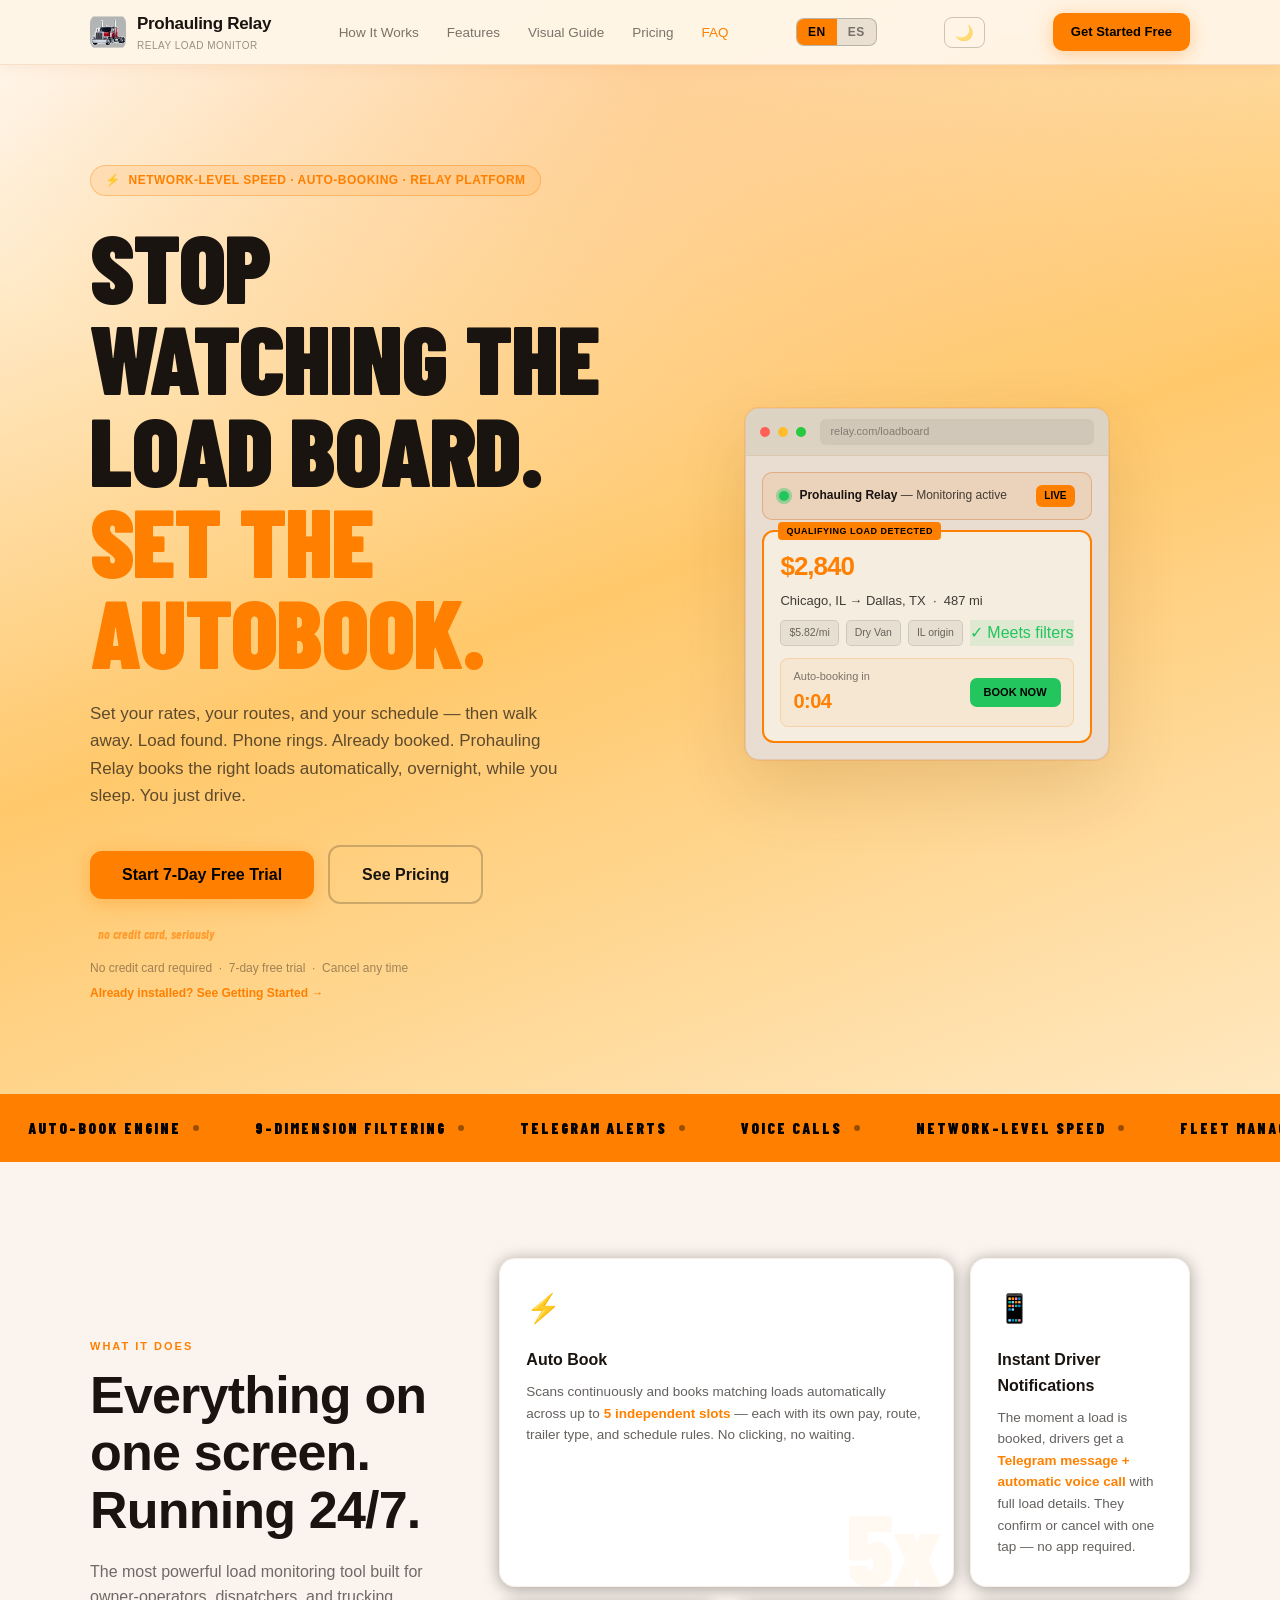
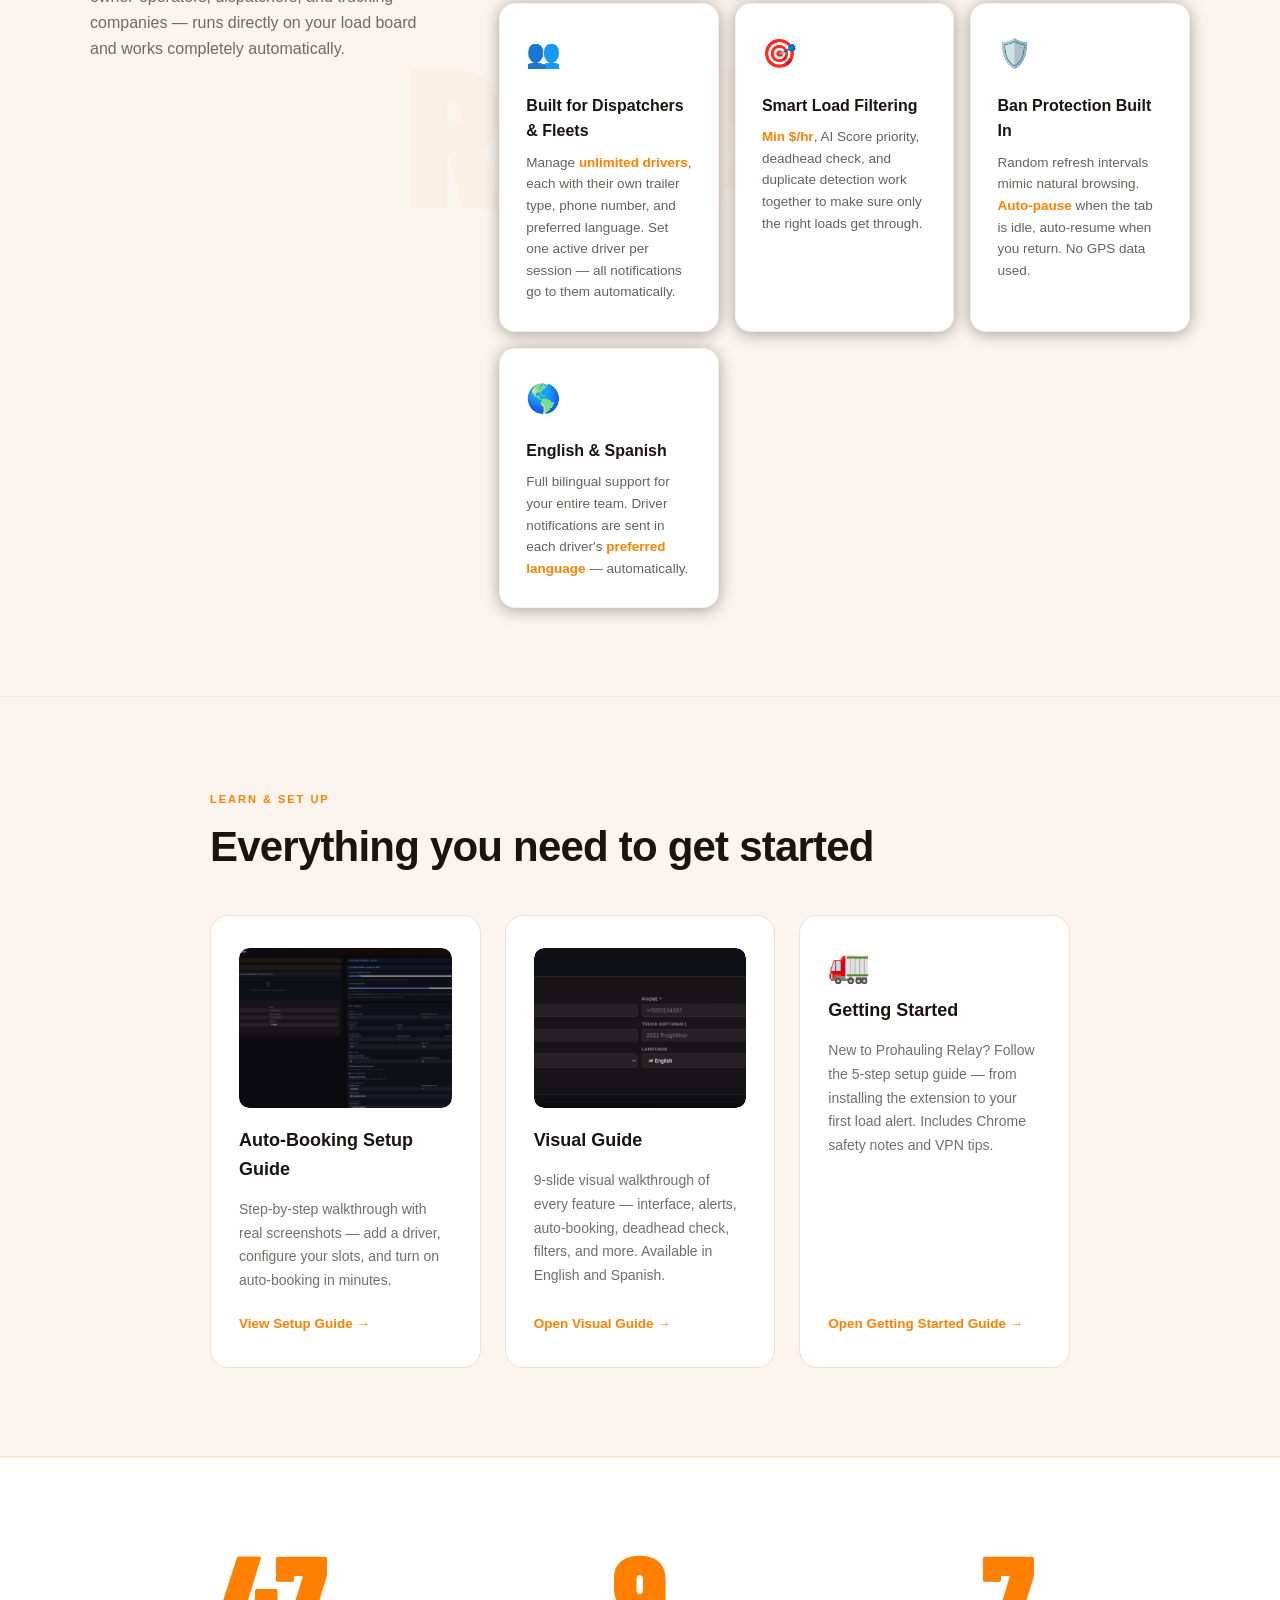
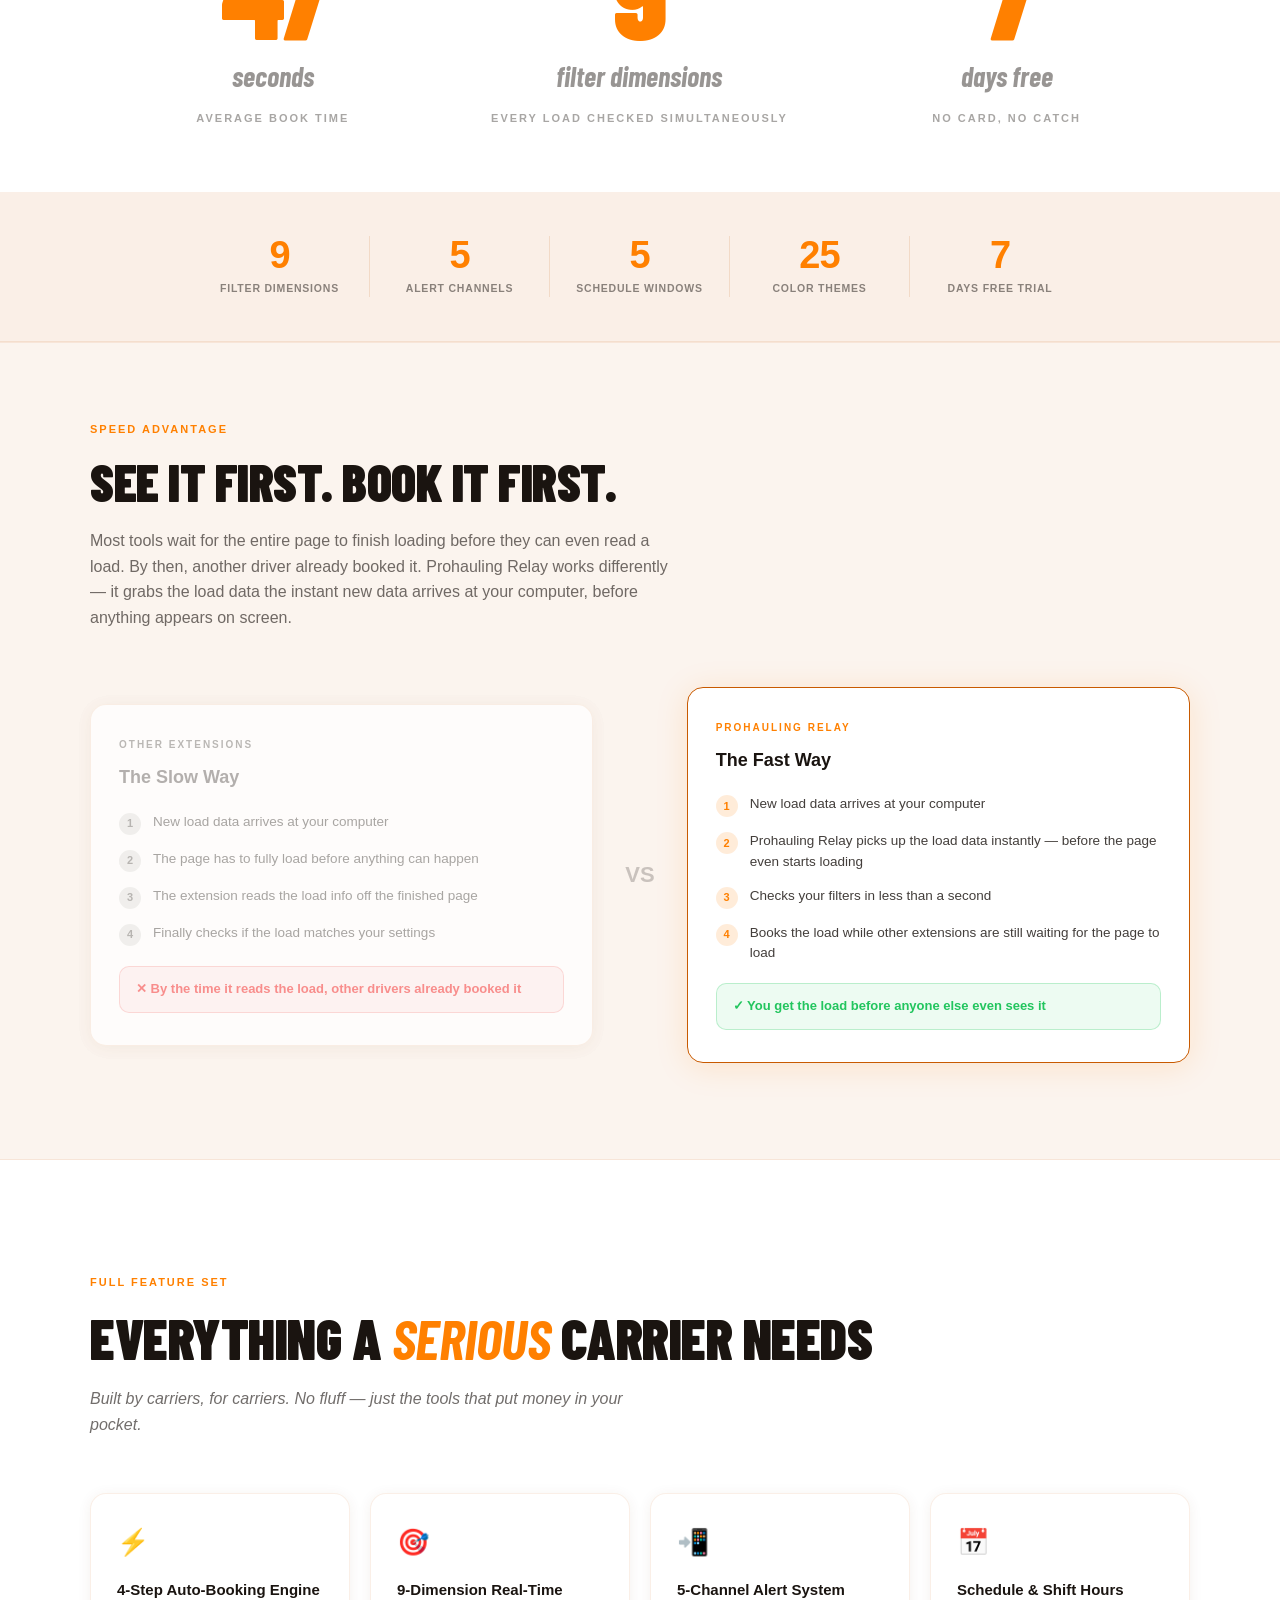
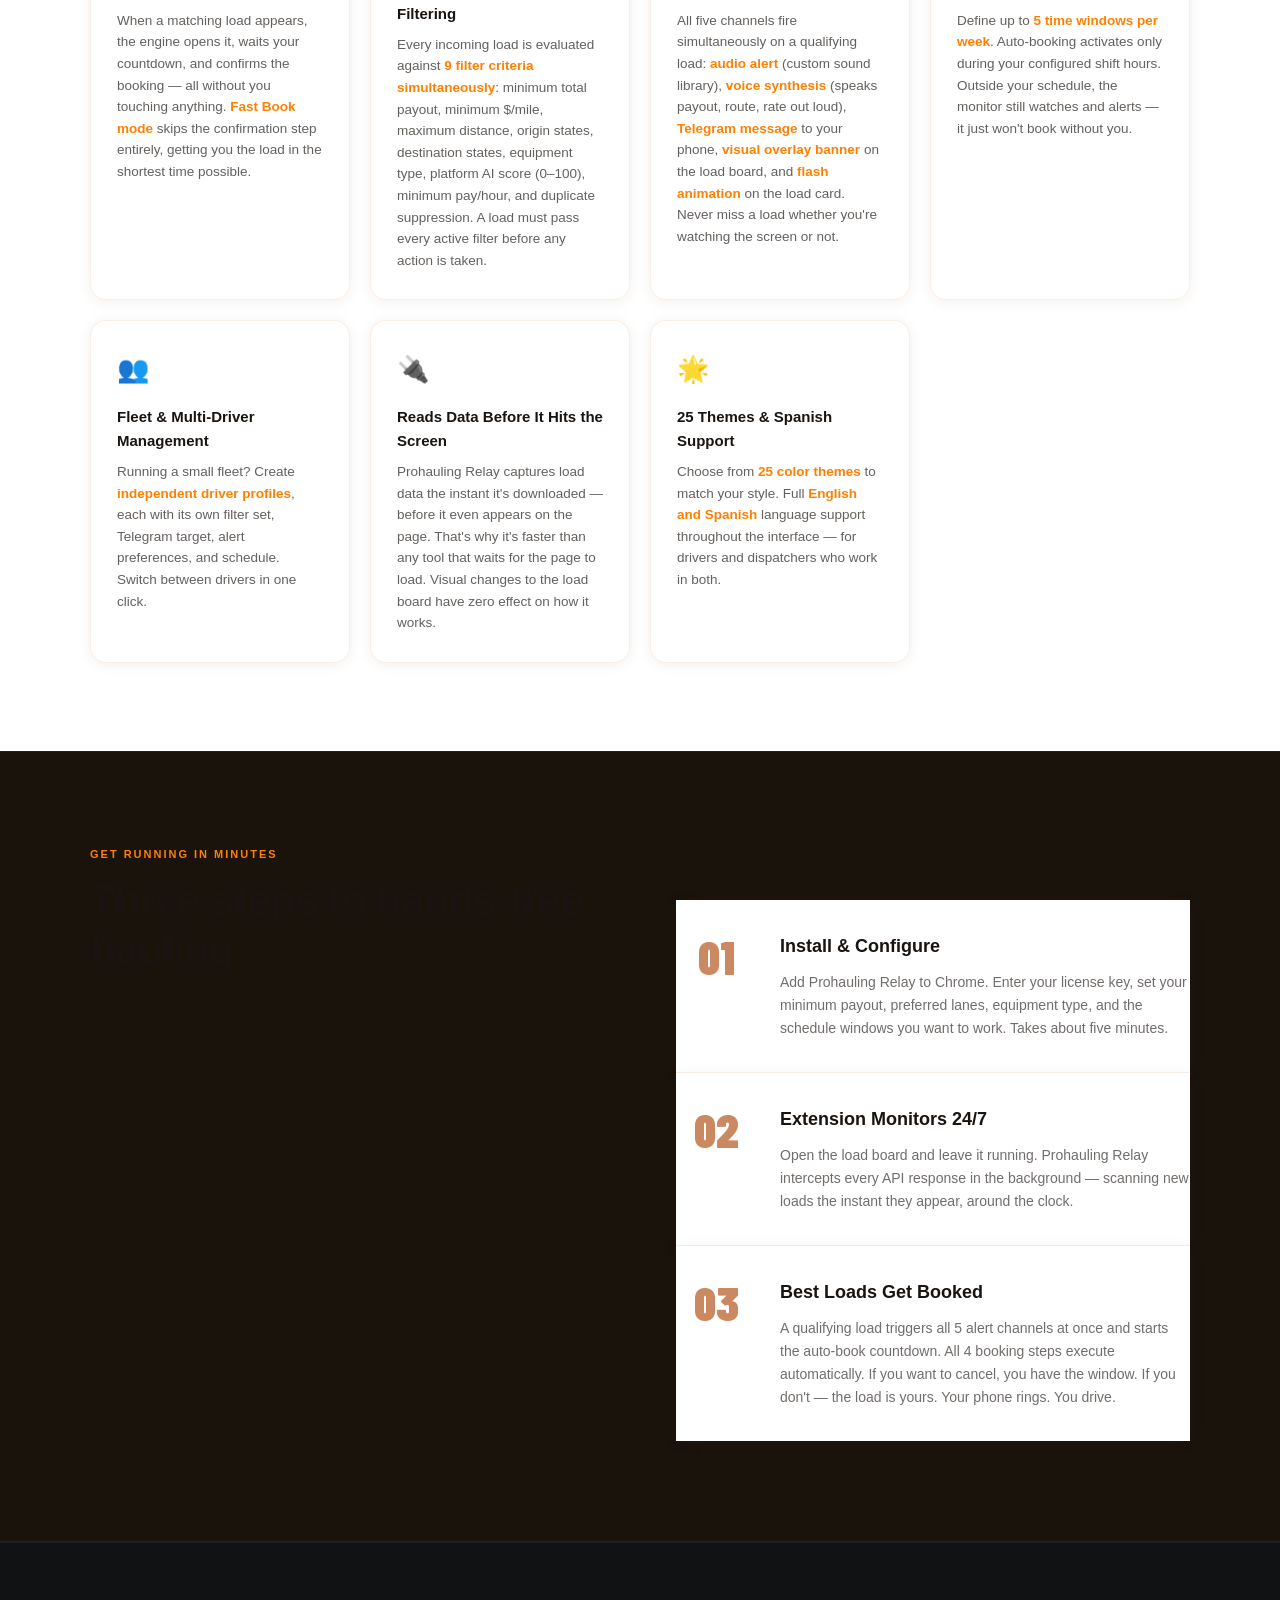
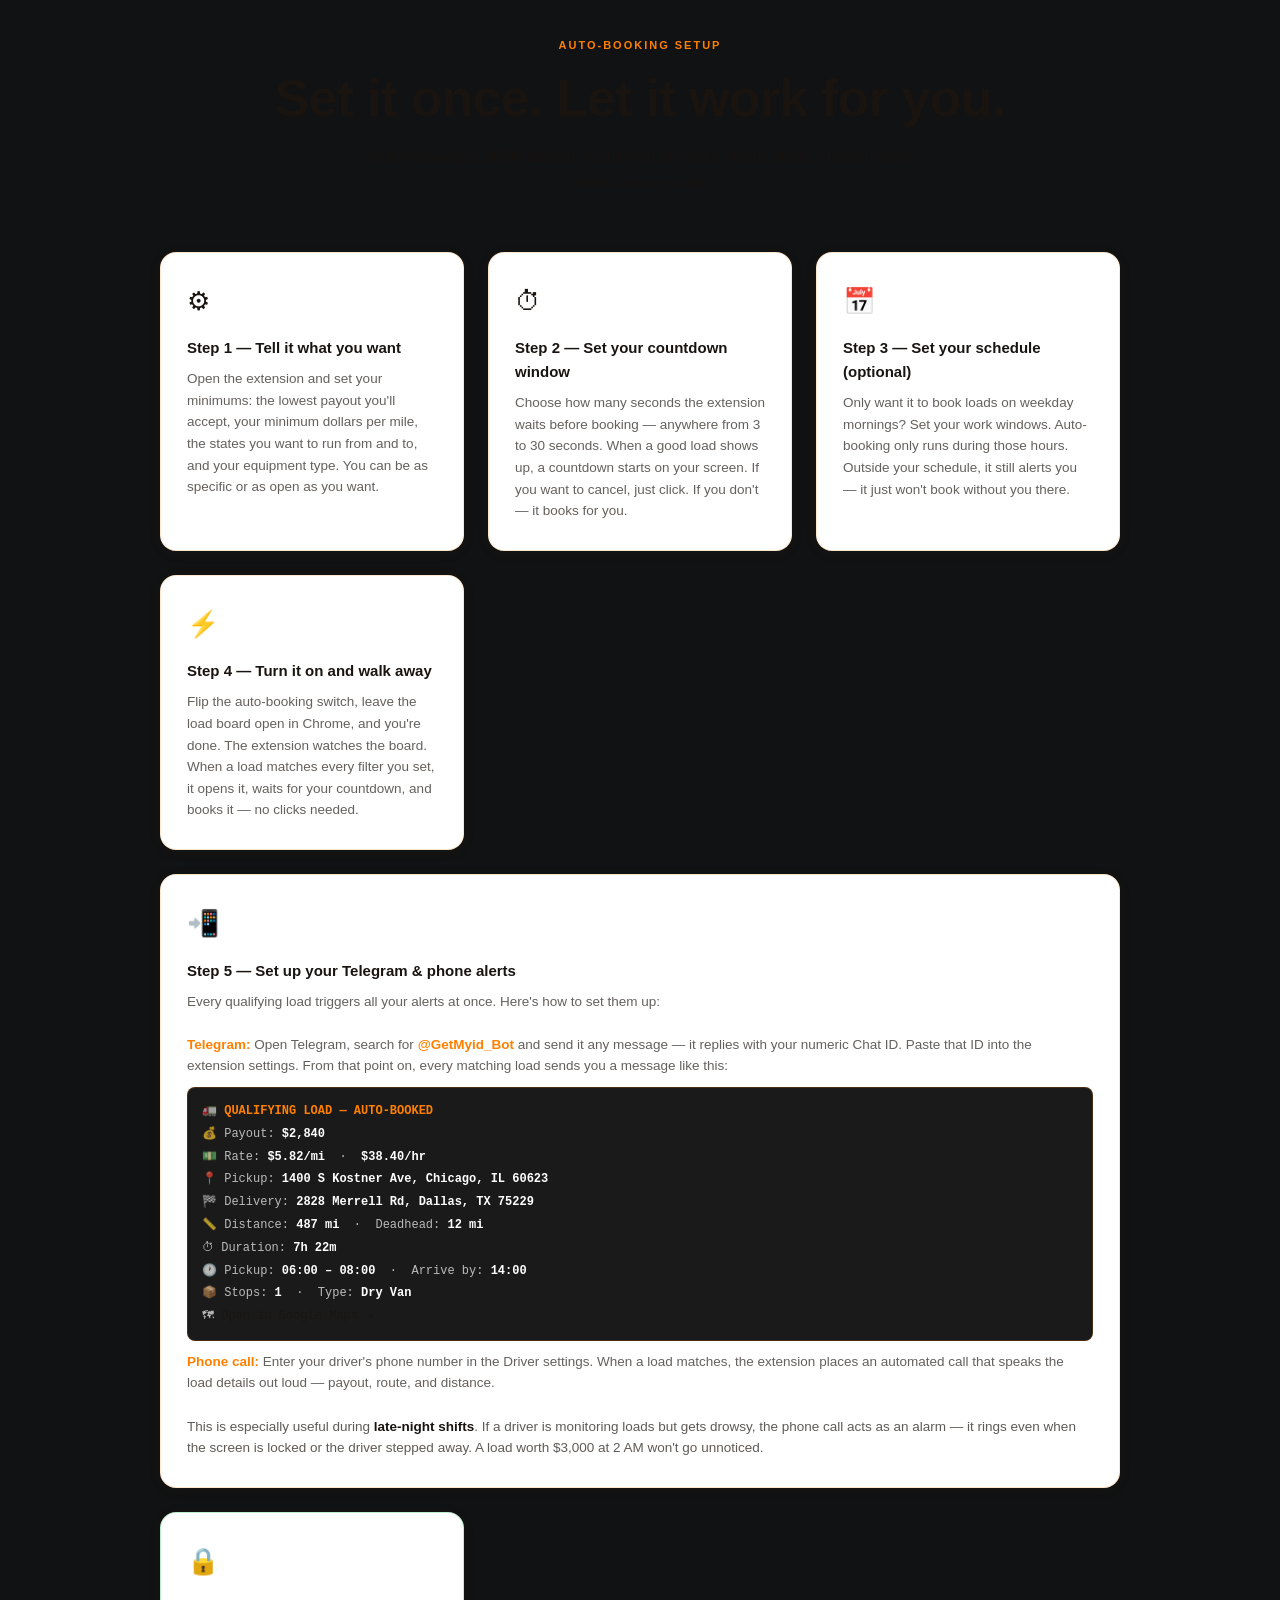
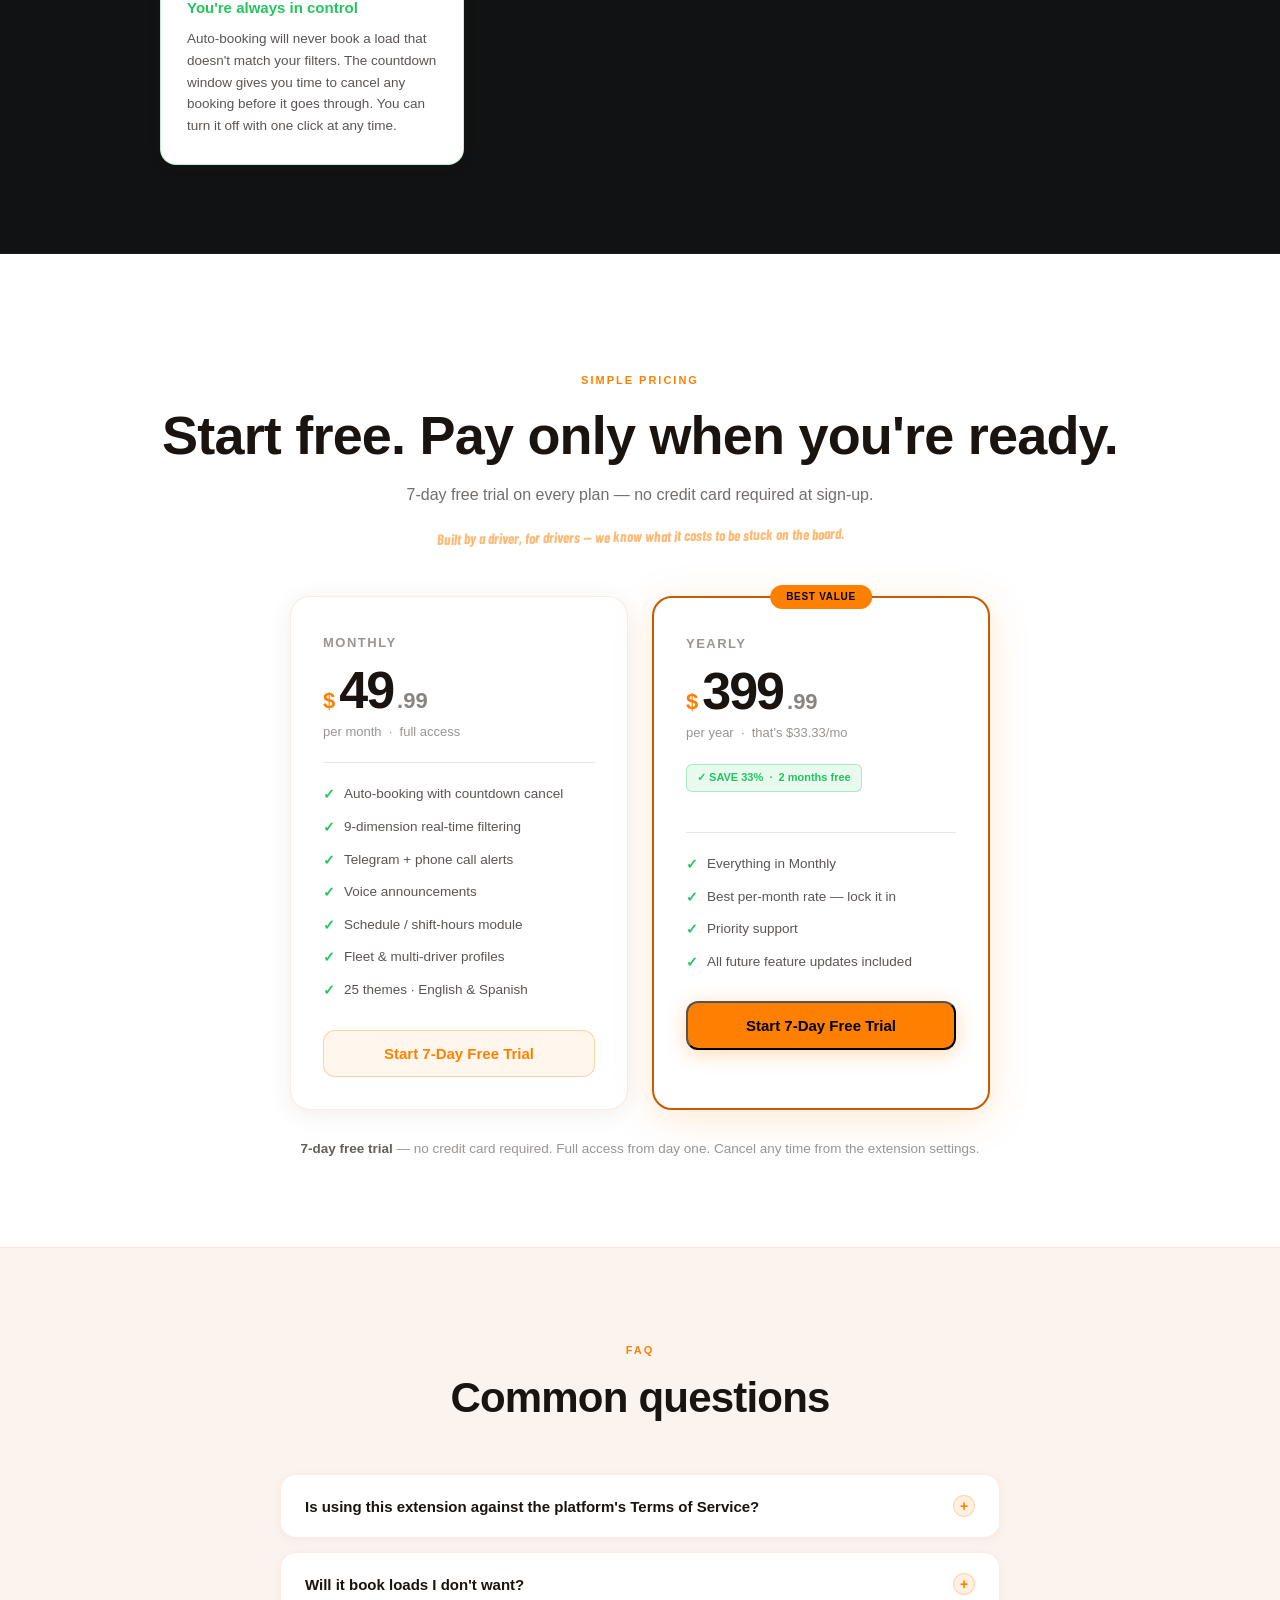
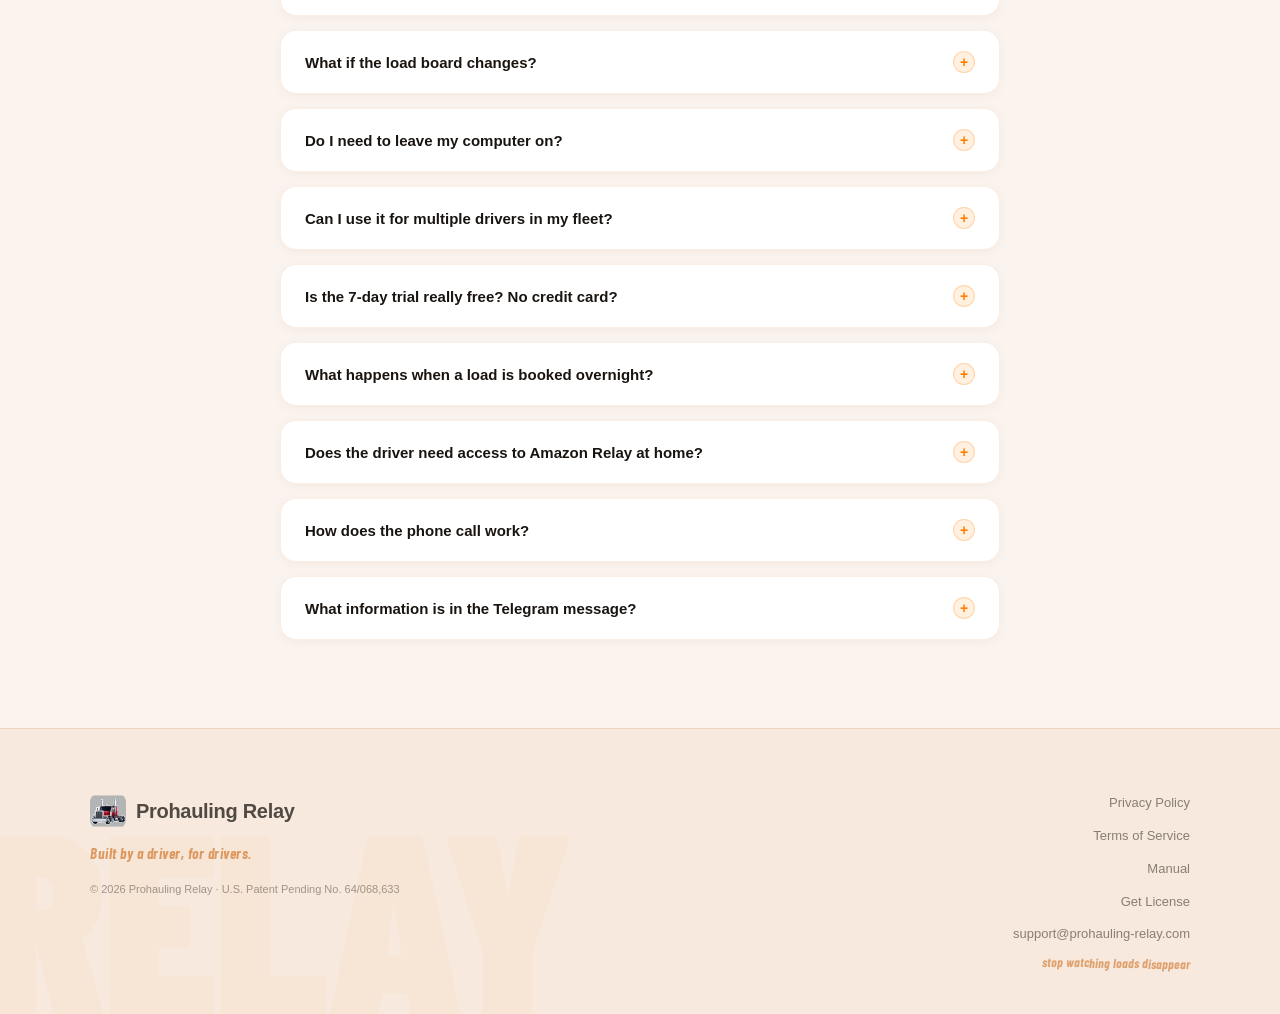
==== commit cbe641ba: "Fix mobile trial button: add type="button" to all buttons across all pages" ====
--- a/index.html
+++ b/index.html
@@ -2127,12 +2127,12 @@
       <li><a href="#faq"          data-section="faq"          id="nav-faq">FAQ</a></li>
     </ul>
     <div class="lang-toggle nav-lang-desktop" id="langToggleDesktop">
-      <button class="lang-btn active" id="langBtnEnDesktop">EN</button>
-      <button class="lang-btn"        id="langBtnEsDesktop">ES</button>
+      <button type="button" class="lang-btn active" id="langBtnEnDesktop">EN</button>
+      <button type="button" class="lang-btn"        id="langBtnEsDesktop">ES</button>
     </div>
-    <button id="theme-toggle" aria-label="Toggle light/dark mode" style="background:none;border:1px solid rgba(255,255,255,0.15);border-radius:8px;padding:7px 10px;cursor:pointer;font-size:15px;line-height:1;color:var(--muted);transition:border-color .15s,color .15s;" title="Toggle light/dark mode">☀️</button>
+    <button type="button" id="theme-toggle" aria-label="Toggle light/dark mode" style="background:none;border:1px solid rgba(255,255,255,0.15);border-radius:8px;padding:7px 10px;cursor:pointer;font-size:15px;line-height:1;color:var(--muted);transition:border-color .15s,color .15s;" title="Toggle light/dark mode">☀️</button>
     <a href="#" class="btn btn-primary nav-cta-desktop" style="font-size:13px;padding:9px 18px;" id="nav-cta">Get Started Free</a>
-    <button class="hamburger" id="hamburger" aria-label="Open menu">
+    <button type="button" class="hamburger" id="hamburger" aria-label="Open menu">
       <span></span><span></span><span></span>
     </button>
   </div>
@@ -2151,10 +2151,10 @@
   <!-- Controls row: EN/ES | ☀️ | Get Started -->
   <div style="display:flex;align-items:center;gap:10px;padding-top:12px;">
     <div class="lang-toggle" id="langToggleMobile">
-      <button class="lang-btn active" id="langBtnEnMobile">EN</button>
-      <button class="lang-btn"        id="langBtnEsMobile">ES</button>
+      <button type="button" class="lang-btn active" id="langBtnEnMobile">EN</button>
+      <button type="button" class="lang-btn"        id="langBtnEsMobile">ES</button>
     </div>
-    <button id="theme-toggle-mobile" aria-label="Toggle light/dark mode" style="background:none;border:1px solid rgba(255,255,255,0.2);border-radius:8px;padding:6px 9px;cursor:pointer;font-size:15px;line-height:1;color:rgba(255,255,255,0.6);flex-shrink:0;">☀️</button>
+    <button type="button" id="theme-toggle-mobile" aria-label="Toggle light/dark mode" style="background:none;border:1px solid rgba(255,255,255,0.2);border-radius:8px;padding:6px 9px;cursor:pointer;font-size:15px;line-height:1;color:rgba(255,255,255,0.6);flex-shrink:0;">☀️</button>
     <a href="#" id="mobile-cta" style="flex:1;display:block;background:var(--orange);color:#000;font-weight:800;font-size:14px;text-align:center;padding:11px;border-radius:10px;">Get Started Free</a>
   </div>
 </div>
@@ -2176,7 +2176,7 @@
       </p>
 
       <div class="hero-ctas reveal delay-3">
-        <button class="btn btn-primary btn-lg" id="hero-cta-primary">Start 7-Day Free Trial</button>
+        <button type="button" class="btn btn-primary btn-lg" id="hero-cta-primary">Start 7-Day Free Trial</button>
         <a href="#pricing" class="btn btn-outline btn-lg" id="hero-cta-secondary">See Pricing</a>
       </div>
       <span class="hero-annotation reveal delay-3">no credit card, seriously</span>
@@ -2683,7 +2683,7 @@
           <li id="plan1-f6">Fleet &amp; multi-driver profiles</li>
           <li id="plan1-f7">25 themes · English &amp; Spanish</li>
         </ul>
-        <button class="btn-plan btn-plan-secondary" id="plan1-cta">Start 7-Day Free Trial</button>
+        <button type="button" class="btn-plan btn-plan-secondary" id="plan1-cta">Start 7-Day Free Trial</button>
       </div>
 
       <div class="price-card featured reveal delay-2">
@@ -2703,7 +2703,7 @@
           <li id="plan2-f3">Priority support</li>
           <li id="plan2-f4">All future feature updates included</li>
         </ul>
-        <button class="btn-plan btn-plan-primary" id="plan2-cta">Start 7-Day Free Trial</button>
+        <button type="button" class="btn-plan btn-plan-primary" id="plan2-cta">Start 7-Day Free Trial</button>
       </div>
 
     </div>
@@ -2725,7 +2725,7 @@
     <div class="faq-list">
 
       <div class="faq-item reveal delay-1">
-        <button class="faq-question">
+        <button type="button" class="faq-question">
           <span id="faq1-q">Is using this extension against the platform's Terms of Service?</span>
           <div class="faq-icon">+</div>
         </button>
@@ -2735,7 +2735,7 @@
       </div>
 
       <div class="faq-item reveal delay-2">
-        <button class="faq-question">
+        <button type="button" class="faq-question">
           <span id="faq2-q">Will it book loads I don't want?</span>
           <div class="faq-icon">+</div>
         </button>
@@ -2745,7 +2745,7 @@
       </div>
 
       <div class="faq-item reveal delay-3">
-        <button class="faq-question">
+        <button type="button" class="faq-question">
           <span id="faq3-q">What if the load board changes?</span>
           <div class="faq-icon">+</div>
         </button>
@@ -2755,7 +2755,7 @@
       </div>
 
       <div class="faq-item reveal delay-4">
-        <button class="faq-question">
+        <button type="button" class="faq-question">
           <span id="faq4-q">Do I need to leave my computer on?</span>
           <div class="faq-icon">+</div>
         </button>
@@ -2765,7 +2765,7 @@
       </div>
 
       <div class="faq-item reveal delay-5">
-        <button class="faq-question">
+        <button type="button" class="faq-question">
           <span id="faq5-q">Can I use it for multiple drivers in my fleet?</span>
           <div class="faq-icon">+</div>
         </button>
@@ -2775,7 +2775,7 @@
       </div>
 
       <div class="faq-item reveal delay-6">
-        <button class="faq-question">
+        <button type="button" class="faq-question">
           <span id="faq6-q">Is the 7-day trial really free? No credit card?</span>
           <div class="faq-icon">+</div>
         </button>
@@ -2785,7 +2785,7 @@
       </div>
 
       <div class="faq-item reveal delay-7">
-        <button class="faq-question">
+        <button type="button" class="faq-question">
           <span id="faq7-q">What happens when a load is booked overnight?</span>
           <div class="faq-icon">+</div>
         </button>
@@ -2795,7 +2795,7 @@
       </div>
 
       <div class="faq-item reveal delay-8">
-        <button class="faq-question">
+        <button type="button" class="faq-question">
           <span id="faq8-q">Does the driver need access to Amazon Relay at home?</span>
           <div class="faq-icon">+</div>
         </button>
@@ -2805,7 +2805,7 @@
       </div>
 
       <div class="faq-item reveal">
-        <button class="faq-question">
+        <button type="button" class="faq-question">
           <span id="faq9-q">How does the phone call work?</span>
           <div class="faq-icon">+</div>
         </button>
@@ -2815,7 +2815,7 @@
       </div>
 
       <div class="faq-item reveal">
-        <button class="faq-question">
+        <button type="button" class="faq-question">
           <span id="faq10-q">What information is in the Telegram message?</span>
           <div class="faq-icon">+</div>
         </button>
@@ -2860,7 +2860,7 @@
 ══════════════════════════════════════ -->
 <div id="trialModal" style="display:none;position:fixed;inset:0;z-index:999;background:rgba(0,0,0,0.75);backdrop-filter:blur(6px);align-items:center;justify-content:center;padding:20px;">
   <div style="background:#151515;border:1px solid rgba(255,128,0,0.3);border-top:3px solid #FF8000;border-radius:20px;width:100%;max-width:420px;padding:36px 32px;position:relative;box-shadow:0 32px 80px rgba(0,0,0,0.6);">
-    <button style="position:absolute;top:16px;right:18px;background:none;border:none;color:rgba(255,255,255,0.3);font-size:22px;cursor:pointer;line-height:1;">&#10005;</button>
+    <button type="button" style="position:absolute;top:16px;right:18px;background:none;border:none;color:rgba(255,255,255,0.3);font-size:22px;cursor:pointer;line-height:1;">&#10005;</button>
 
     <div id="modal-form-view">
       <div style="font-size:28px;margin-bottom:12px;">&#9889;</div>
@@ -2871,7 +2871,7 @@
         style="width:100%;background:#1a1a1a;border:1px solid rgba(255,128,0,0.3);border-radius:10px;padding:13px 16px;font-size:15px;color:#fff;outline:none;margin-bottom:12px;box-sizing:border-box;"
         >
 
-      <button id="modal-submit-btn"
+      <button type="button" id="modal-submit-btn"
         style="width:100%;background:#FF8000;color:#000;border:none;border-radius:10px;padding:14px;font-size:15px;font-weight:800;cursor:pointer;transition:background .15s;">
         <span id="modal-btn-text">Start Free Trial</span>
       </button>
@@ -2885,7 +2885,7 @@
       <h3 id="modal-success-title" style="font-size:20px;font-weight:900;color:#22c55e;margin:0 0 12px;">You're in!</h3>
       <p id="modal-success-sub" style="font-size:14px;color:rgba(255,255,255,0.5);line-height:1.7;margin:0 0 16px;">Taking you to the Chrome Web Store now. Install the extension, open your load board, and Auto-Book is ready to go.</p>
       <p style="font-size:12px;color:rgba(255,255,255,0.3);margin:0 0 20px;line-height:1.6;">📬 Welcome email on its way — if you don't see it, check your spam folder and mark it as "Not spam".</p>
-      <button style="background:#FF8000;color:#000;border:none;border-radius:10px;padding:12px 28px;font-size:14px;font-weight:800;cursor:pointer;">Install Extension →</button>
+      <button type="button" style="background:#FF8000;color:#000;border:none;border-radius:10px;padding:12px 28px;font-size:14px;font-weight:800;cursor:pointer;">Install Extension →</button>
     </div>
   </div>
 </div>
@@ -2895,7 +2895,7 @@
 
 <!-- ── Lightbox ── -->
 <div id="lightbox">
-  <button id="lightbox-close" aria-label="Close">✕</button>
+  <button type="button" id="lightbox-close" aria-label="Close">✕</button>
   <img id="lightbox-img" src="" alt="">
 </div>
 
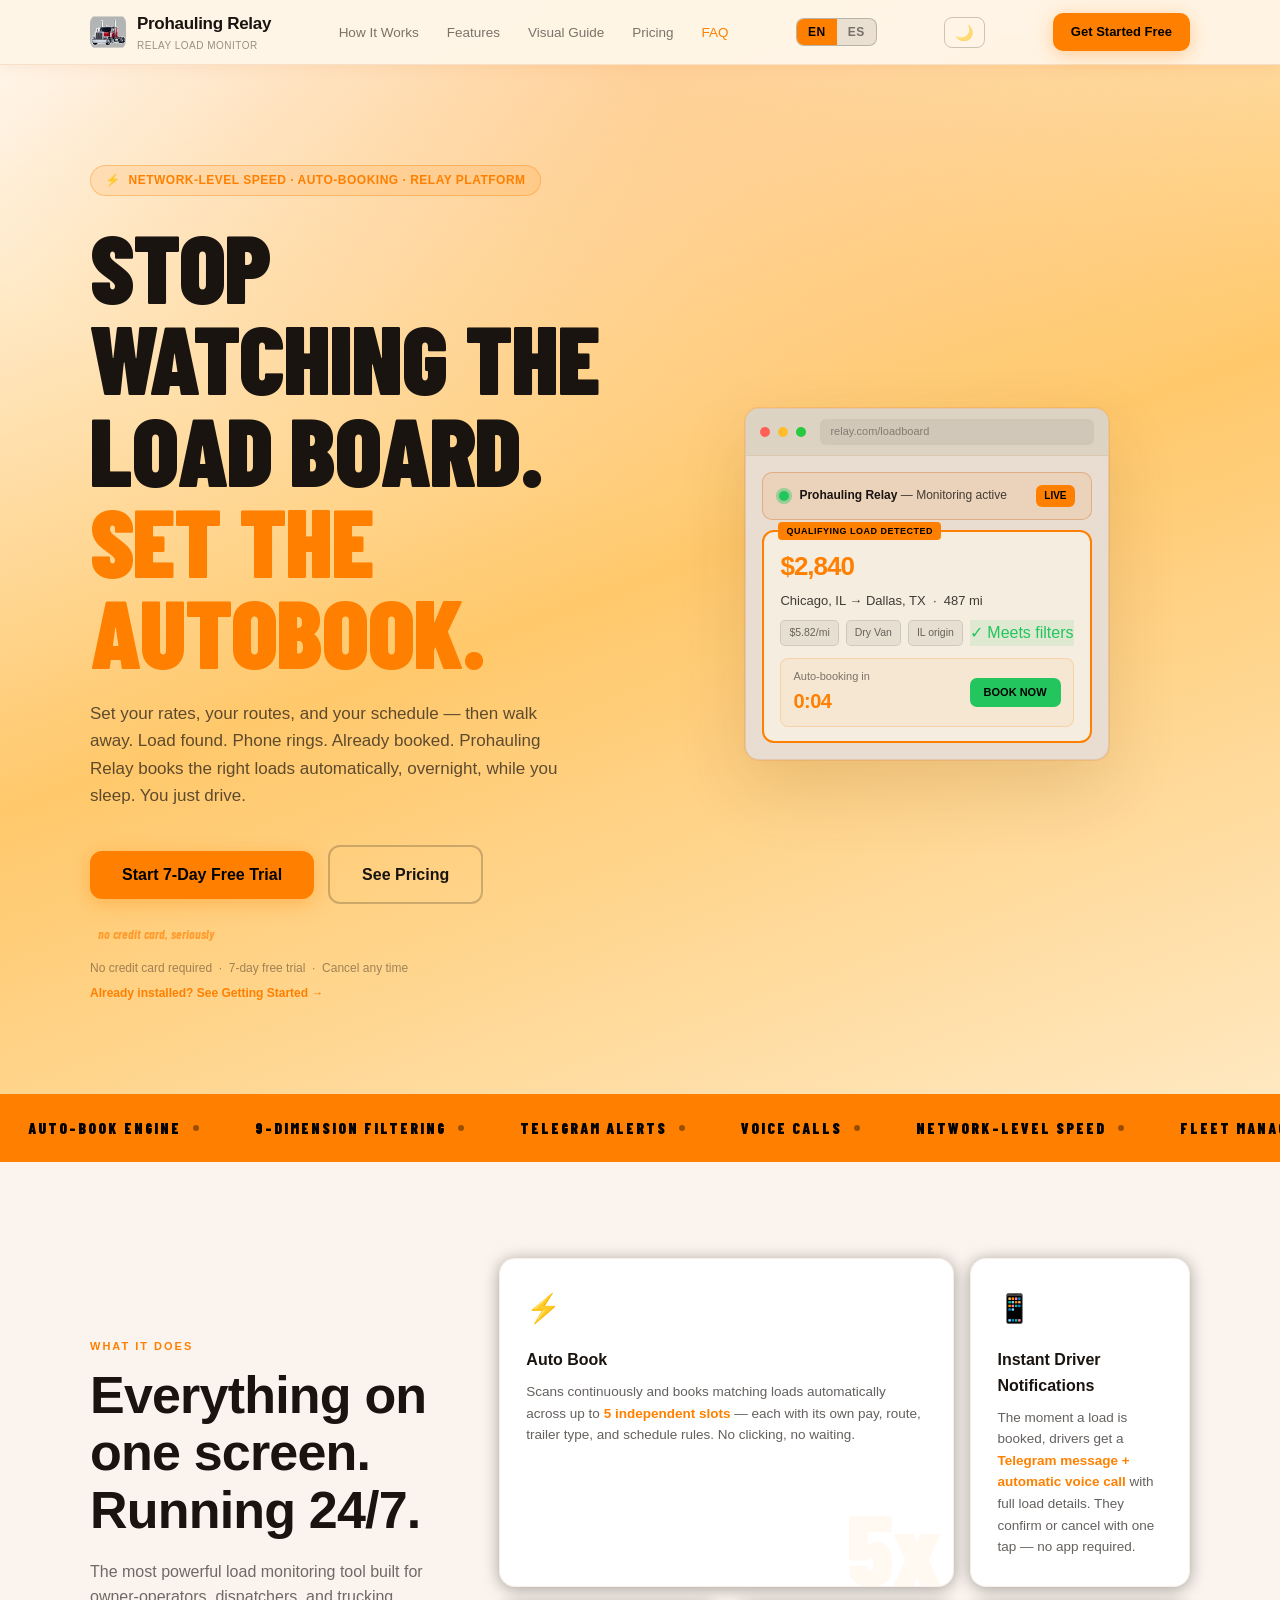
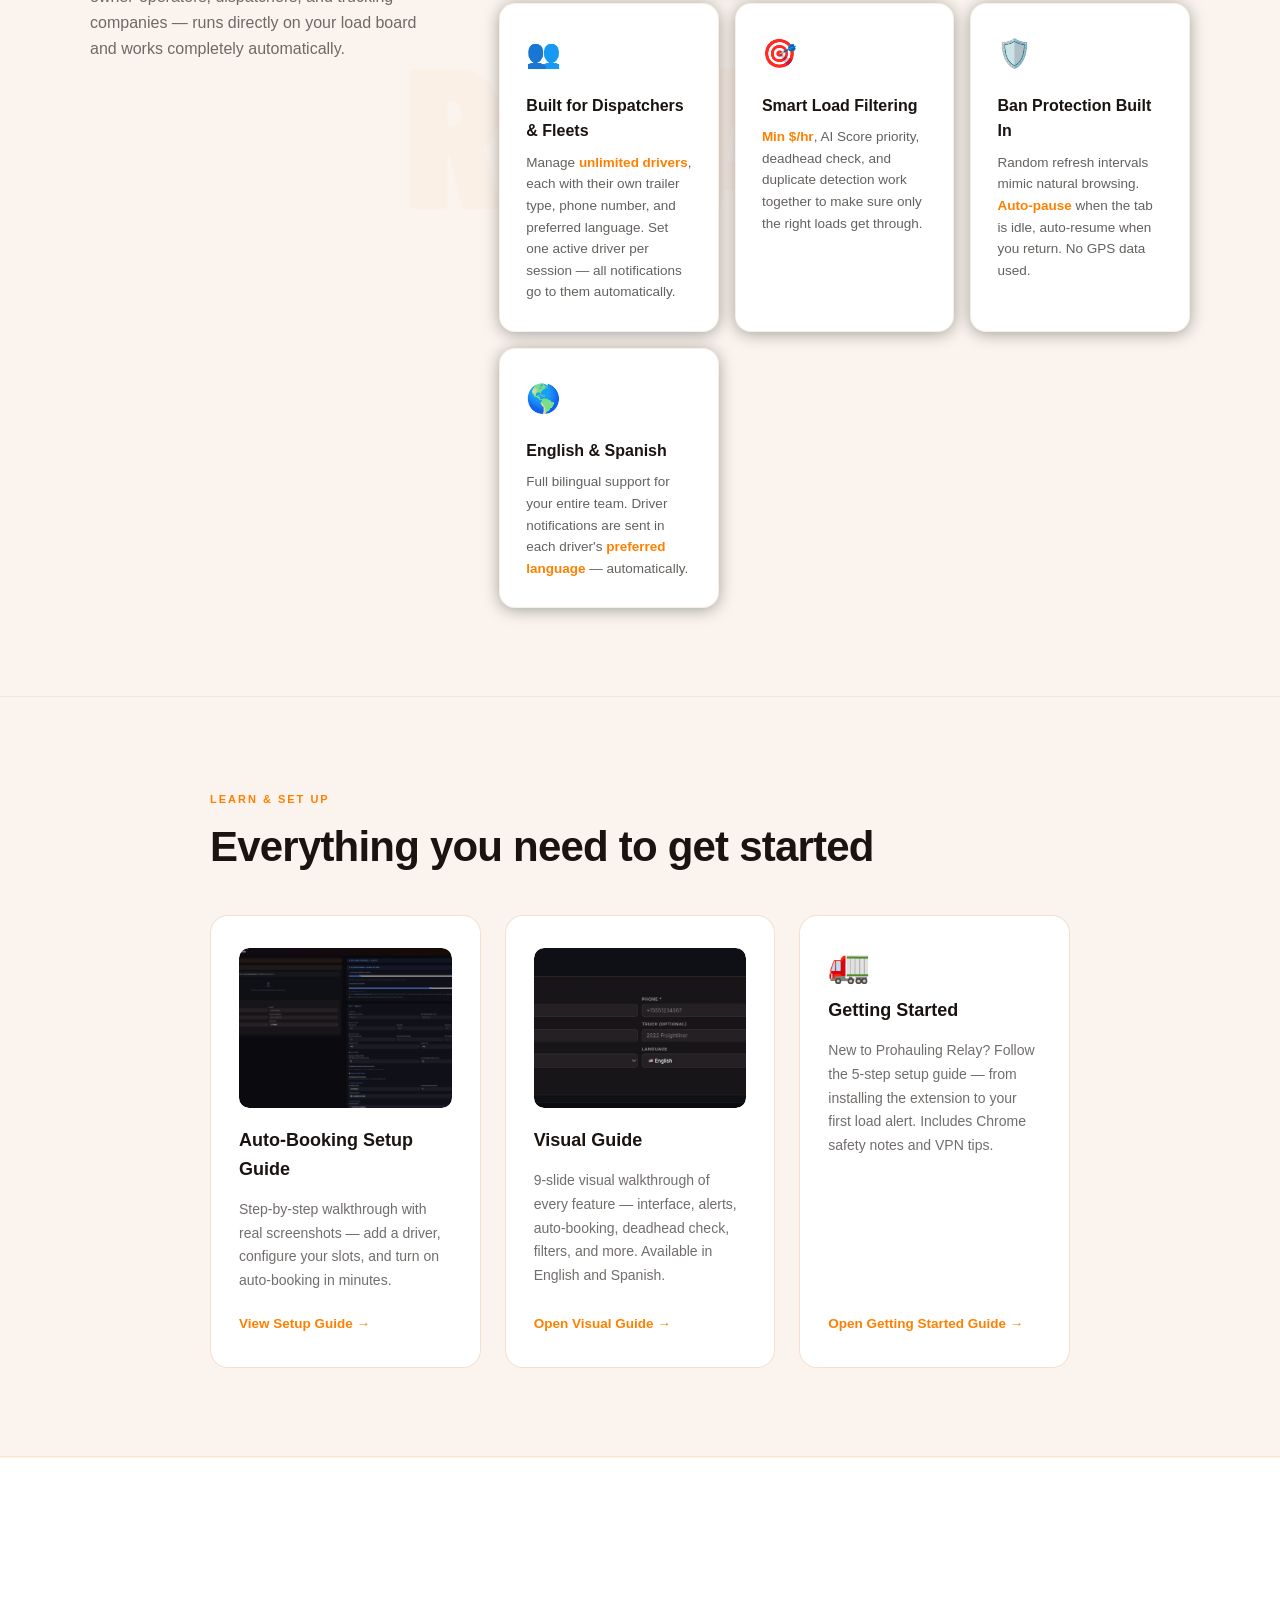
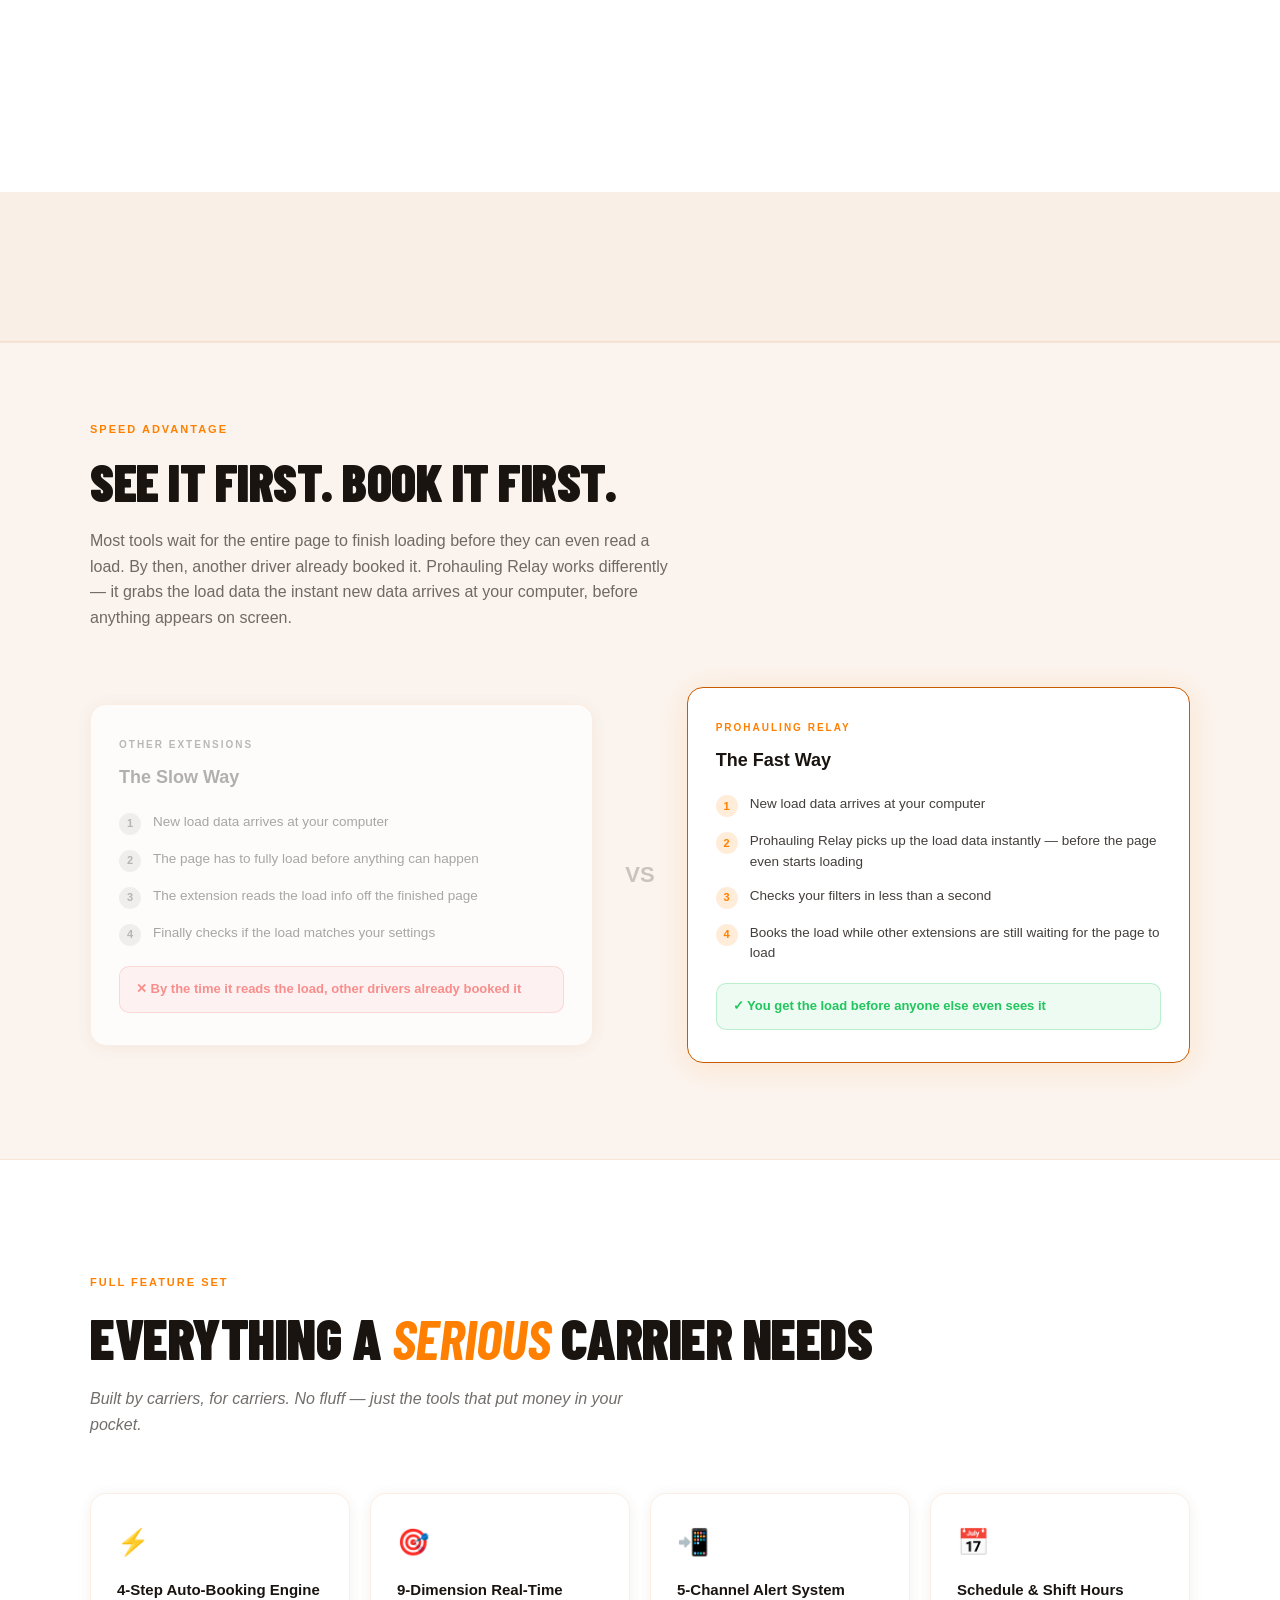
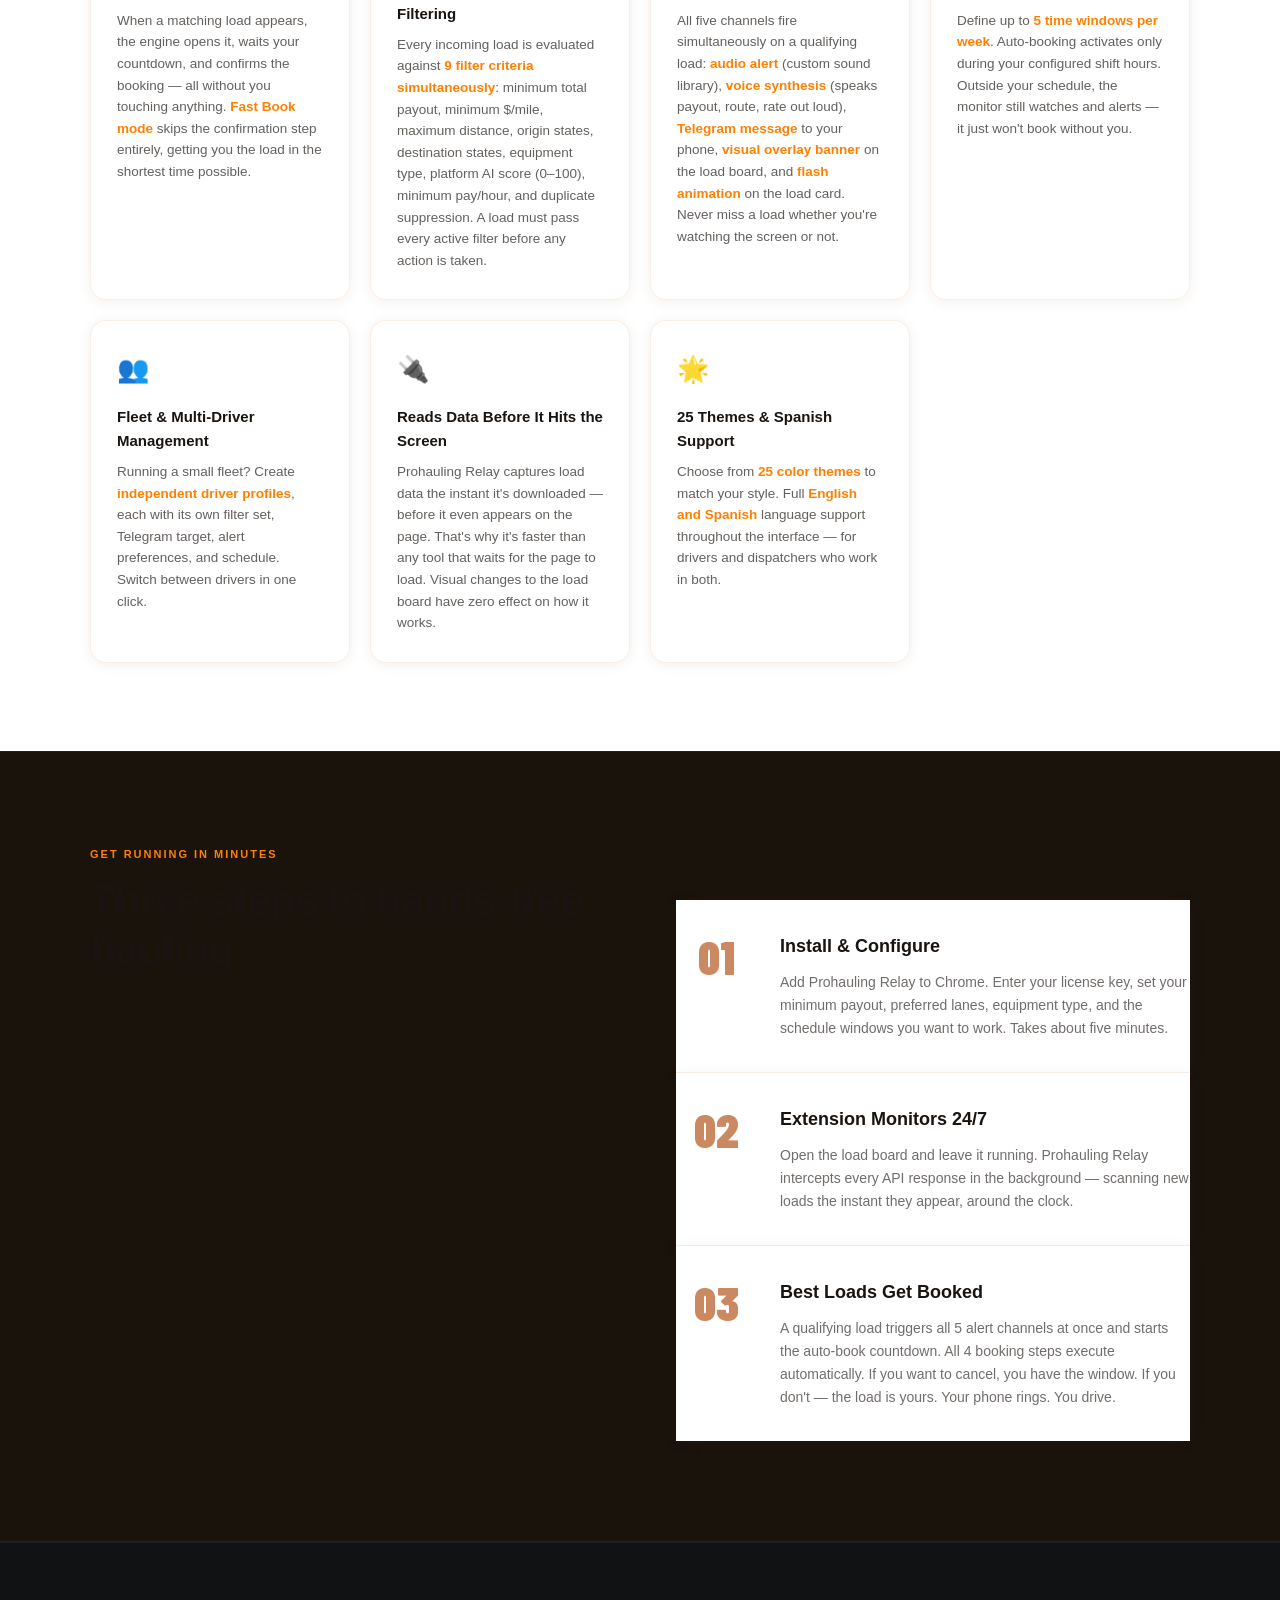
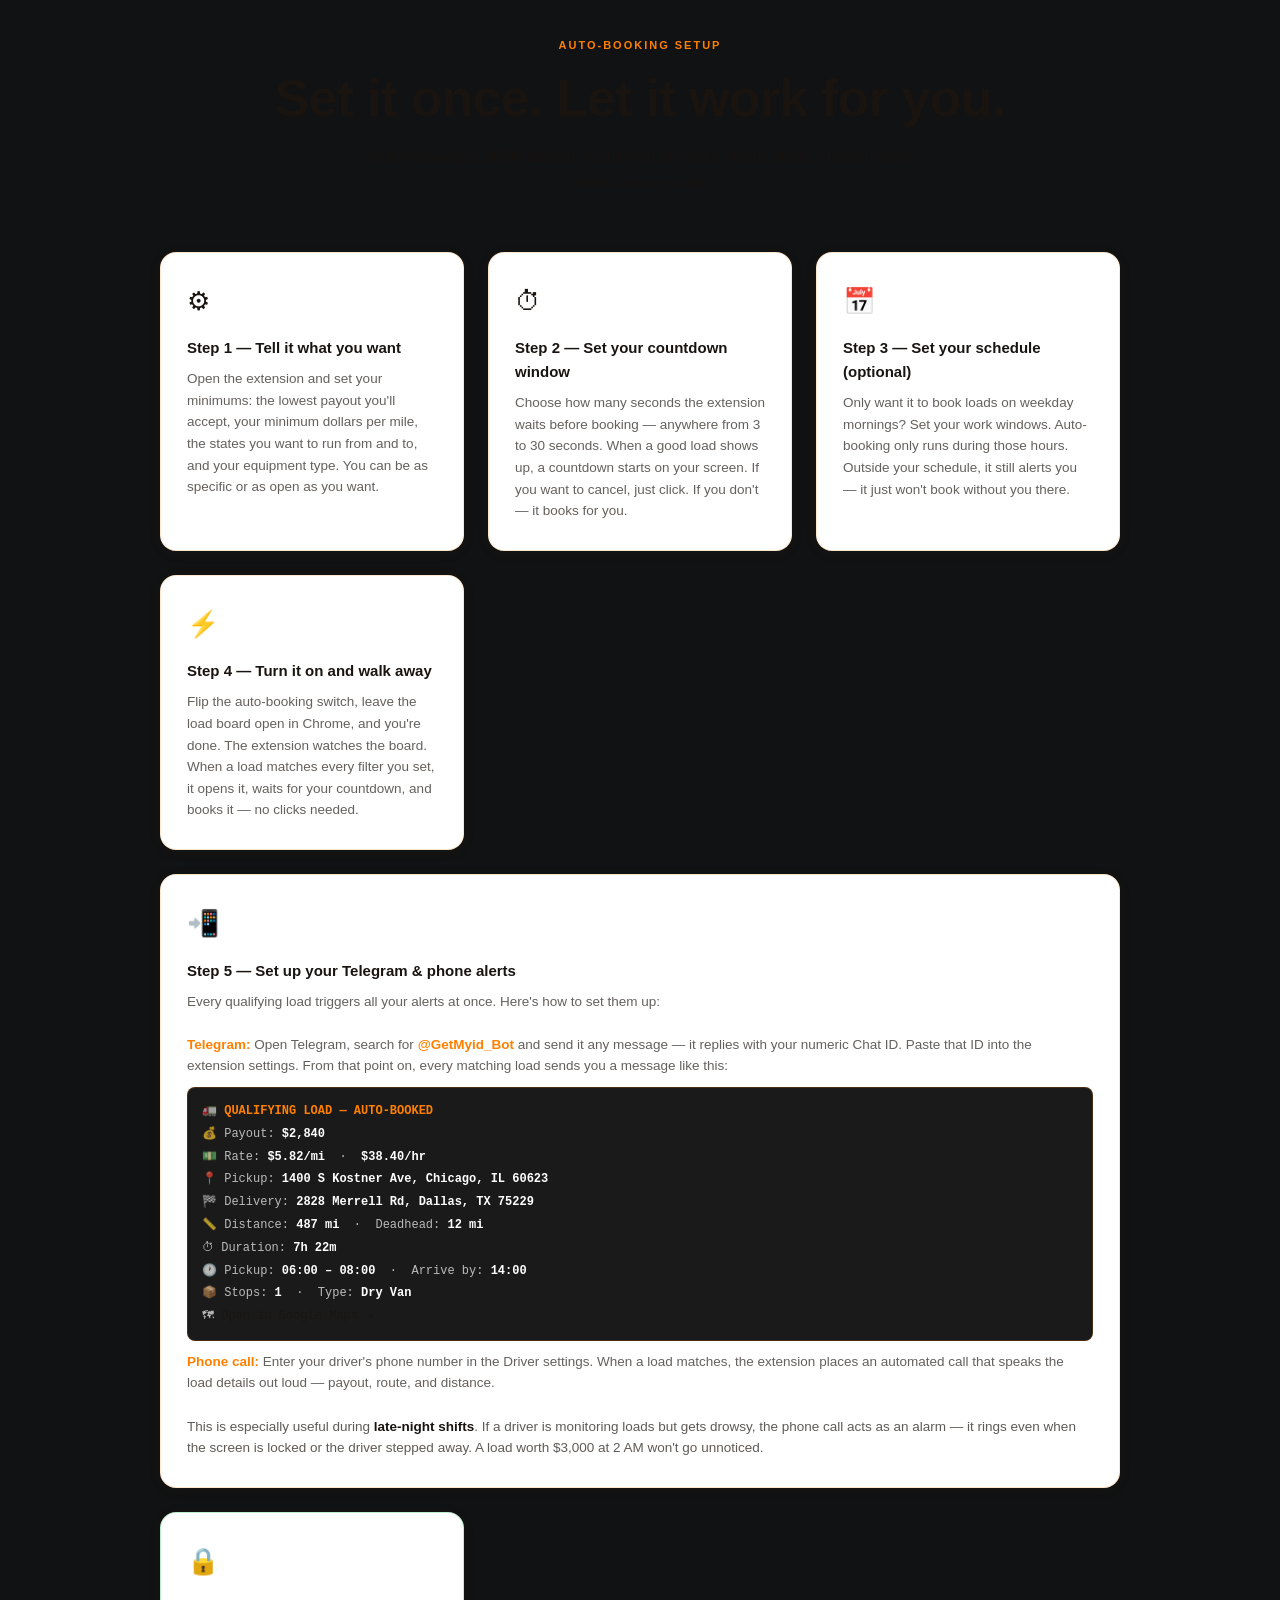
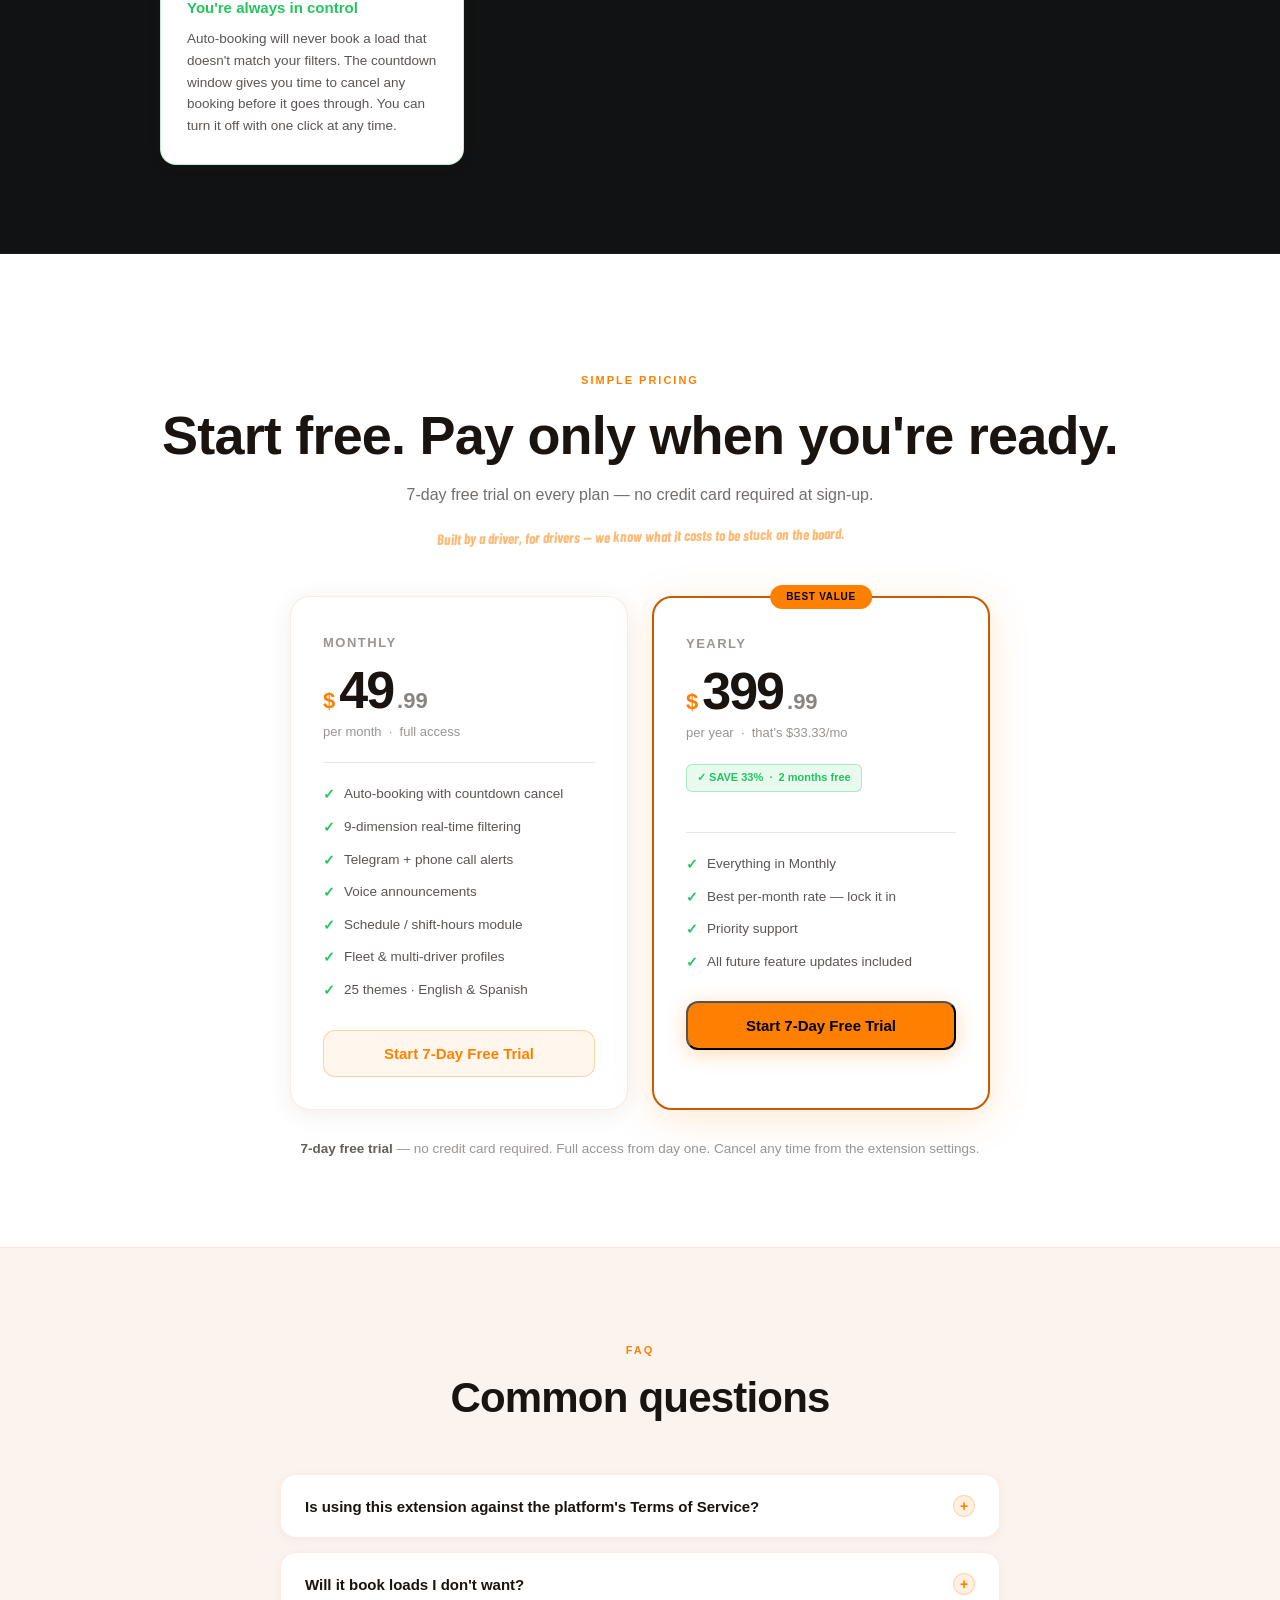
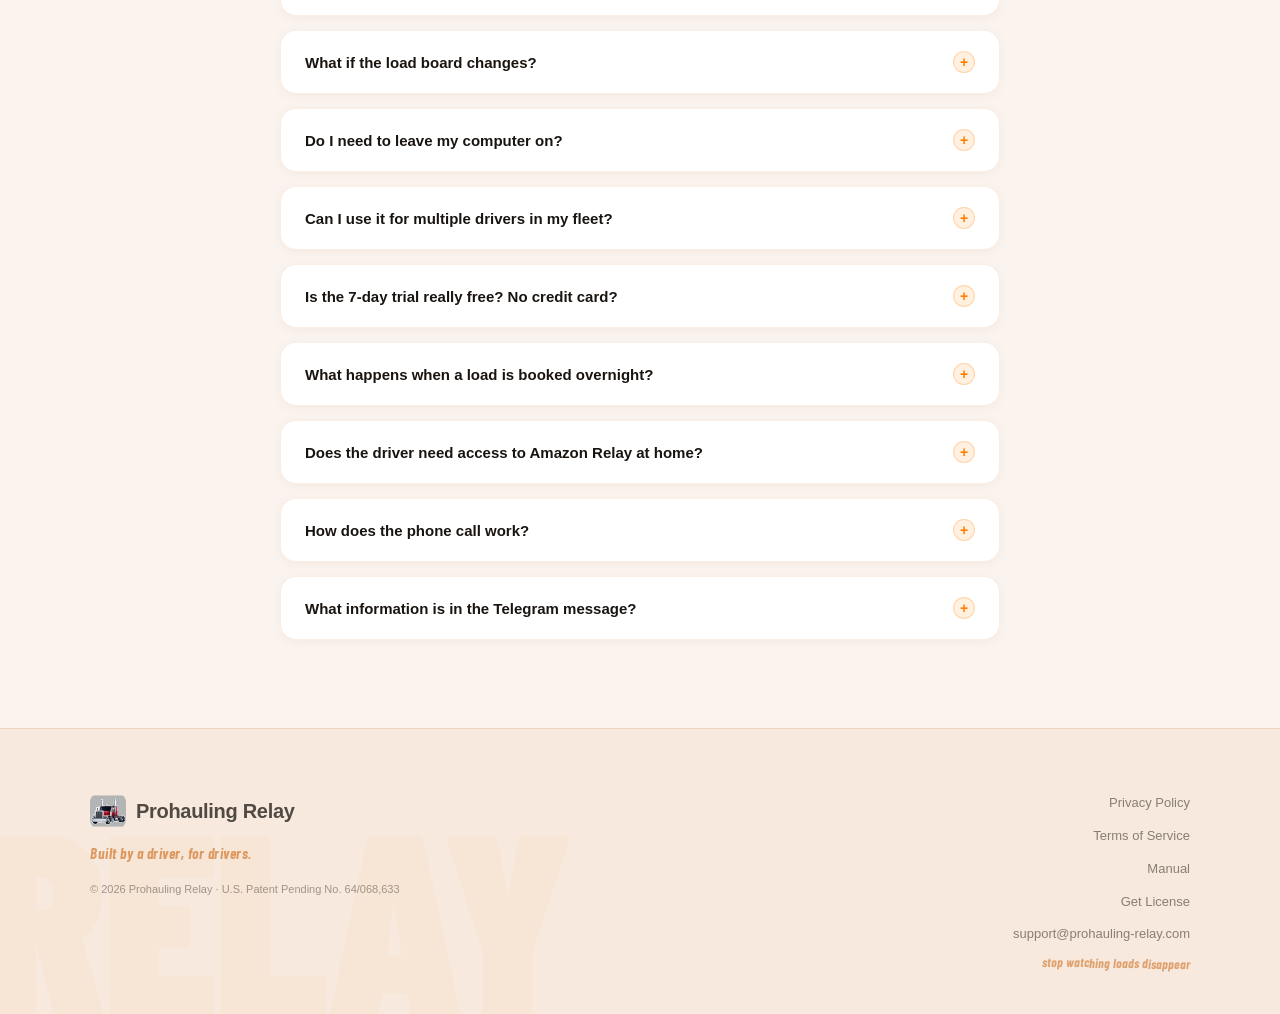
==== commit eba40b4d: "Add Google AdSense to all pages + update CSP for ad domains" ====
--- a/index.html
+++ b/index.html
@@ -1,6 +1,7 @@
 <!DOCTYPE html>
 <html lang="en">
 <head>
+  <script async src="https://pagead2.googlesyndication.com/pagead/js/adsbygoogle.js?client=ca-pub-5170894036546230" crossorigin="anonymous"></script>
   <meta charset="UTF-8">
   <meta name="viewport" content="width=device-width, initial-scale=1.0">
   <title>Prohauling Relay — Auto-Book Relay Loads Faster Than Any Human</title>
